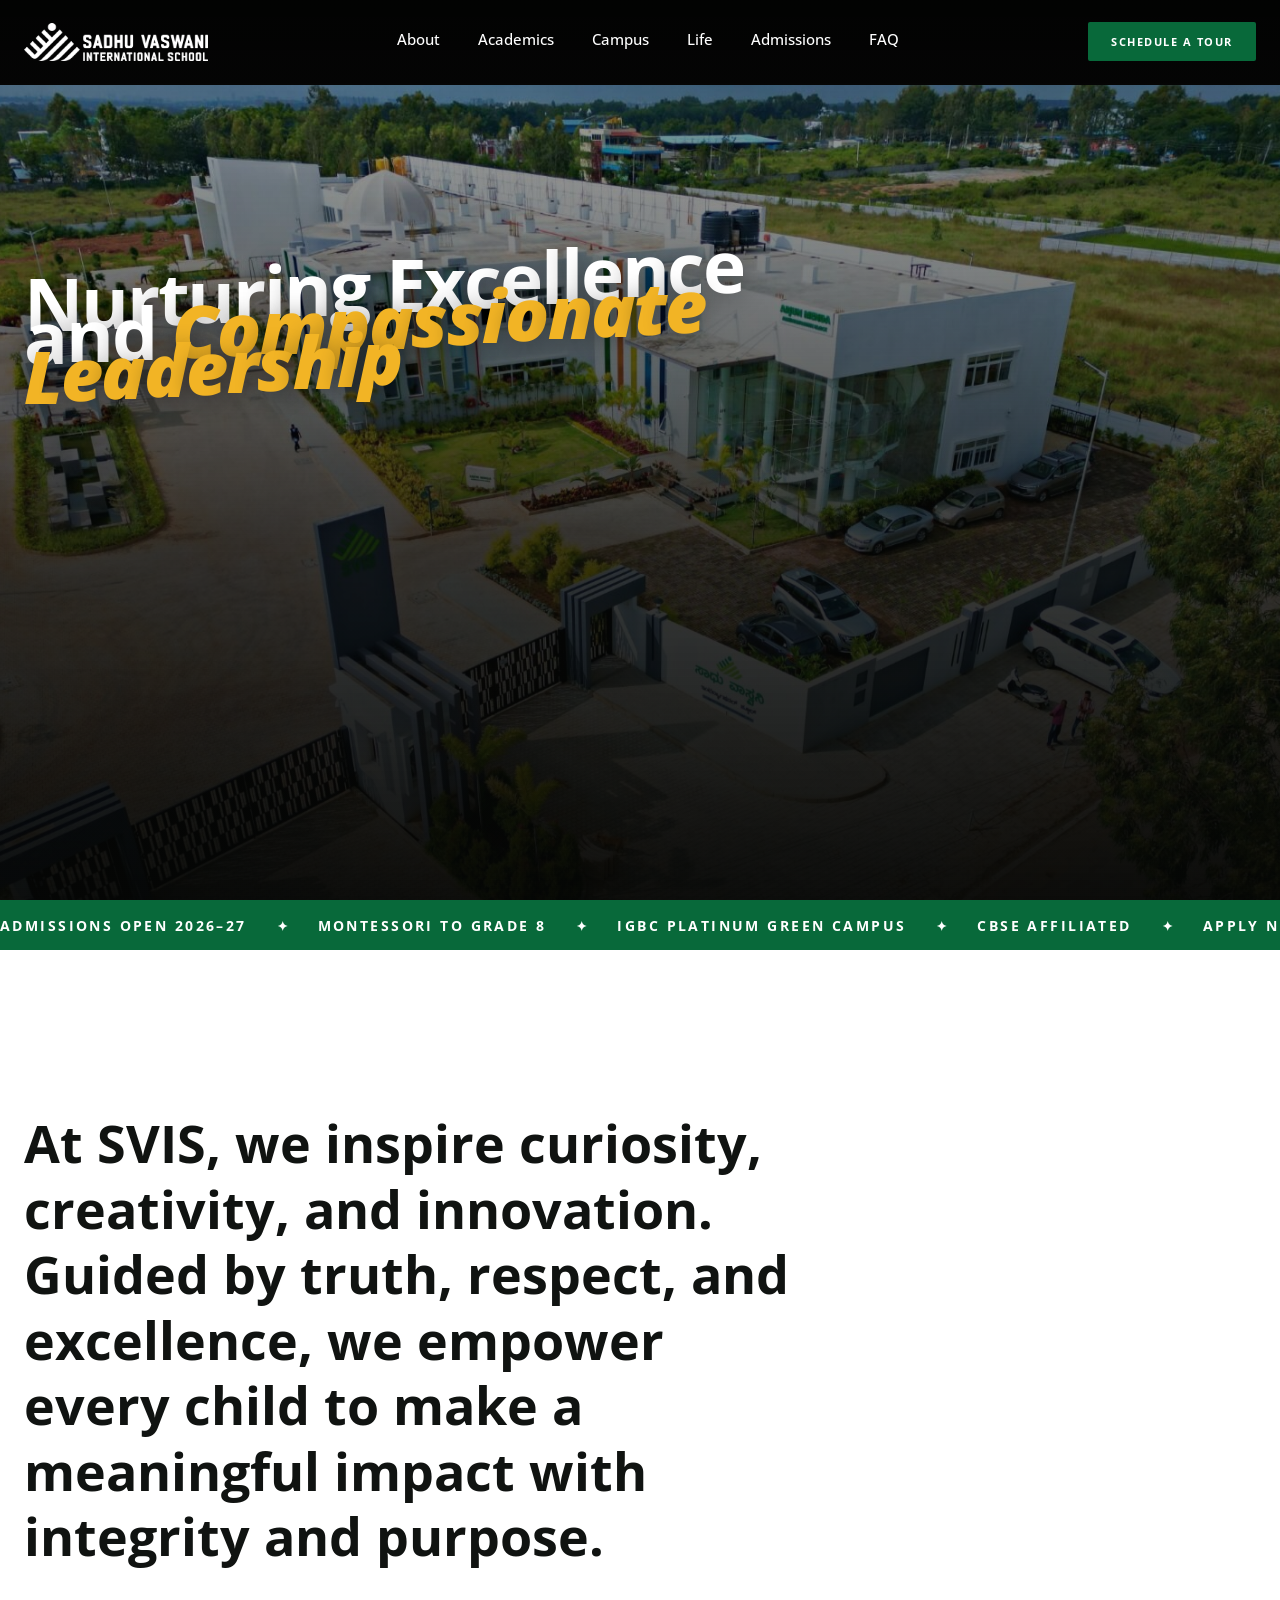
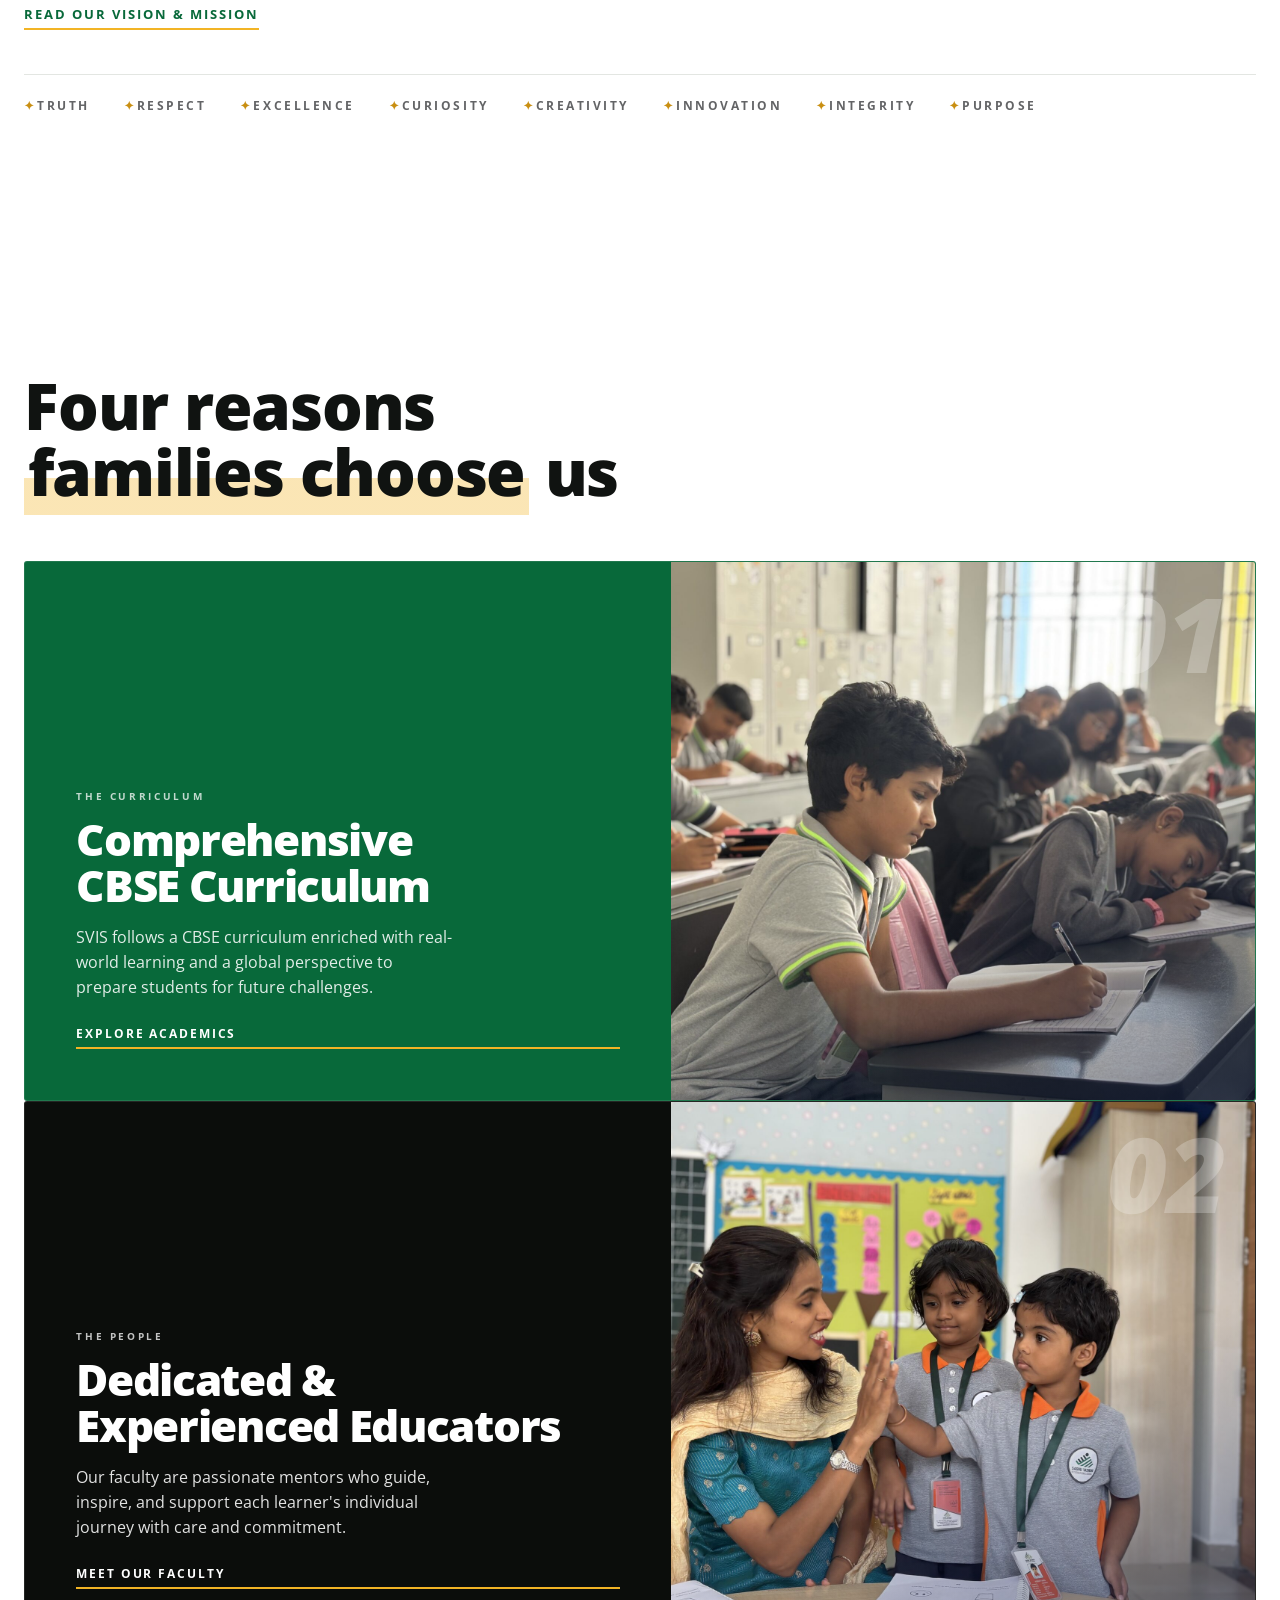
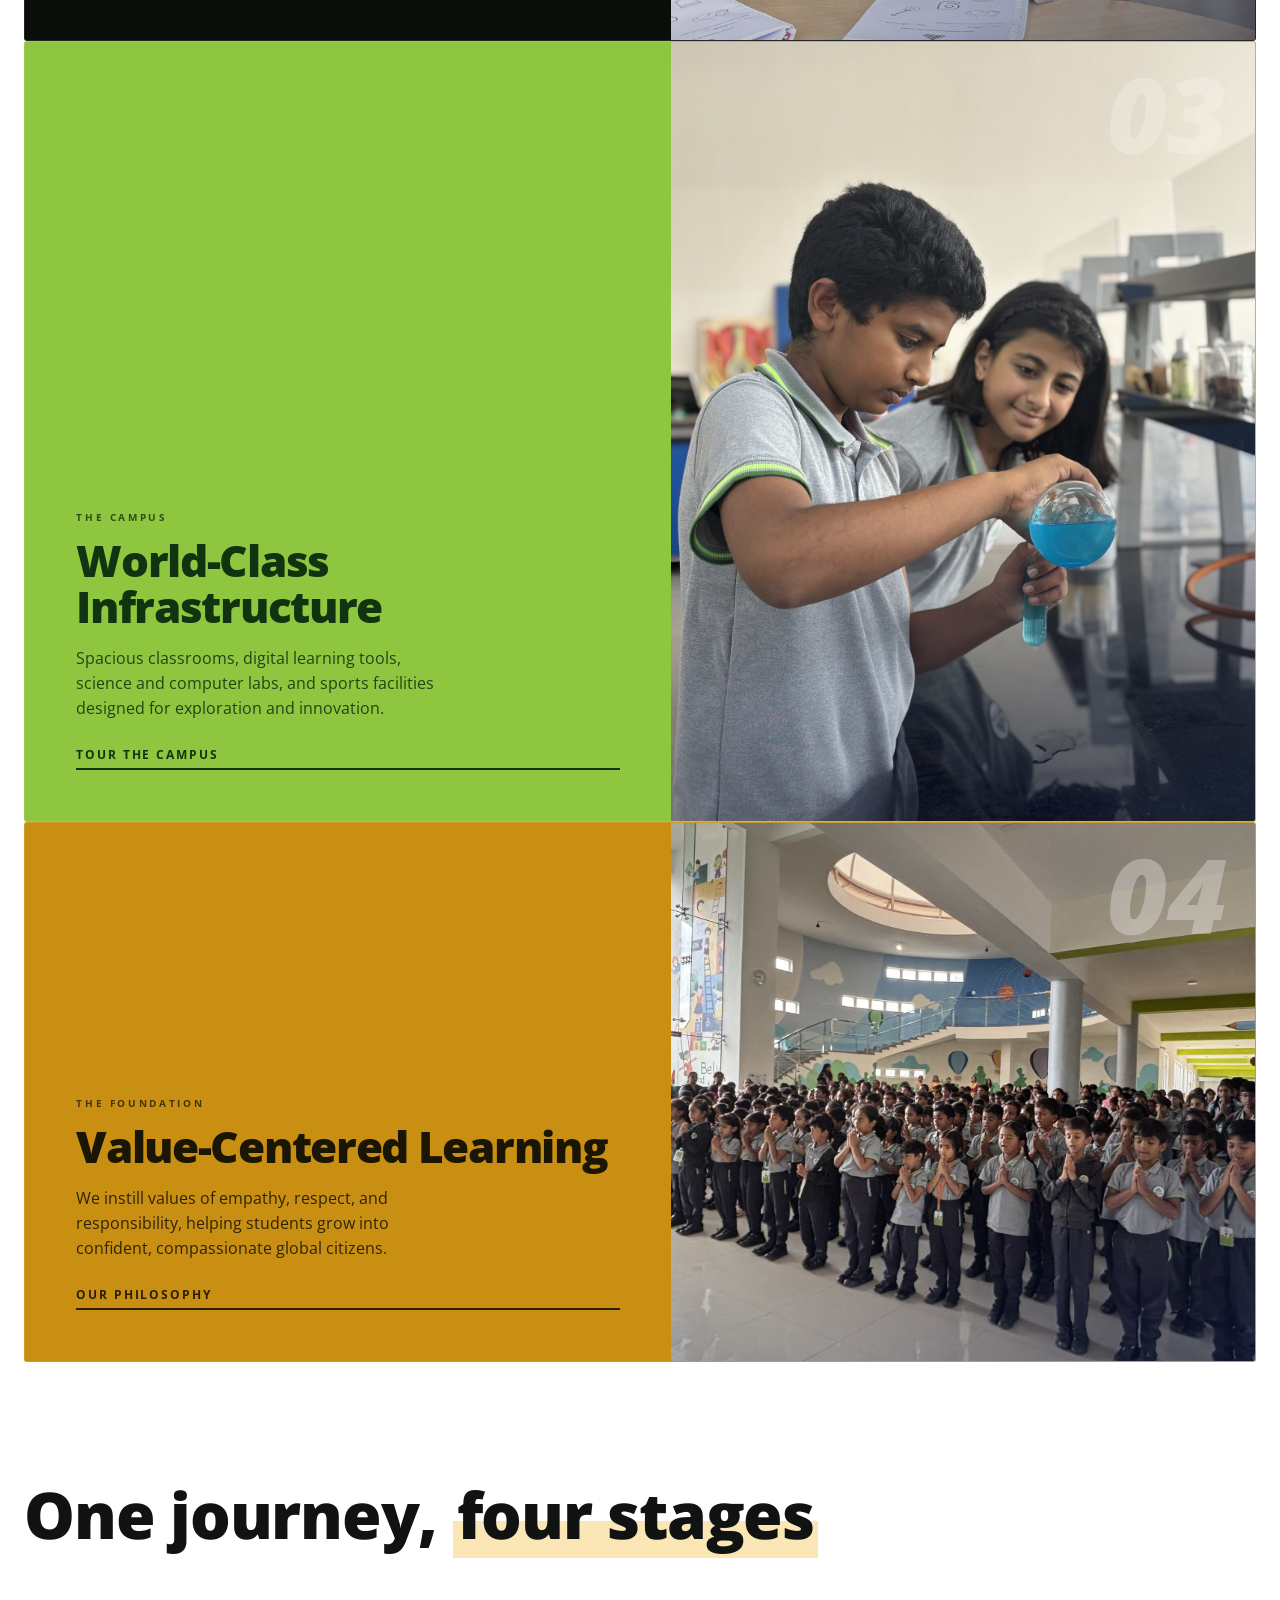
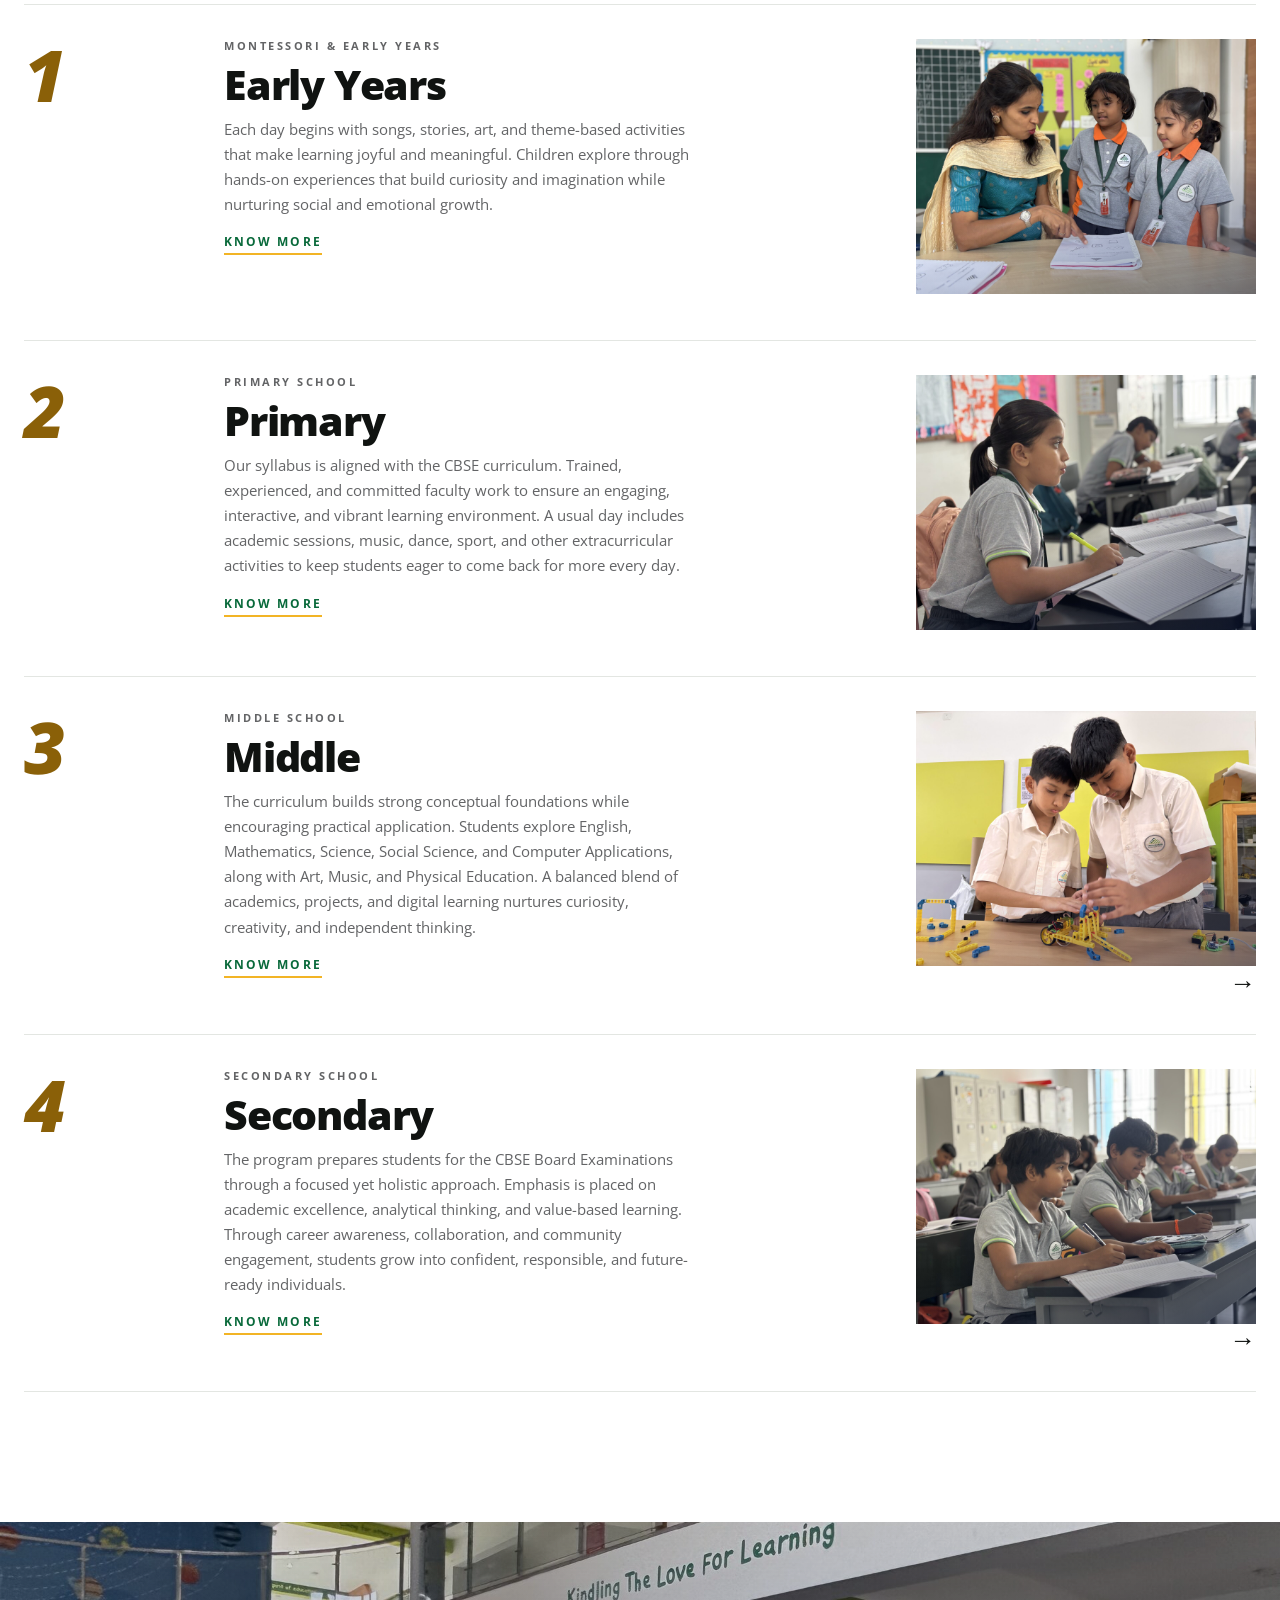
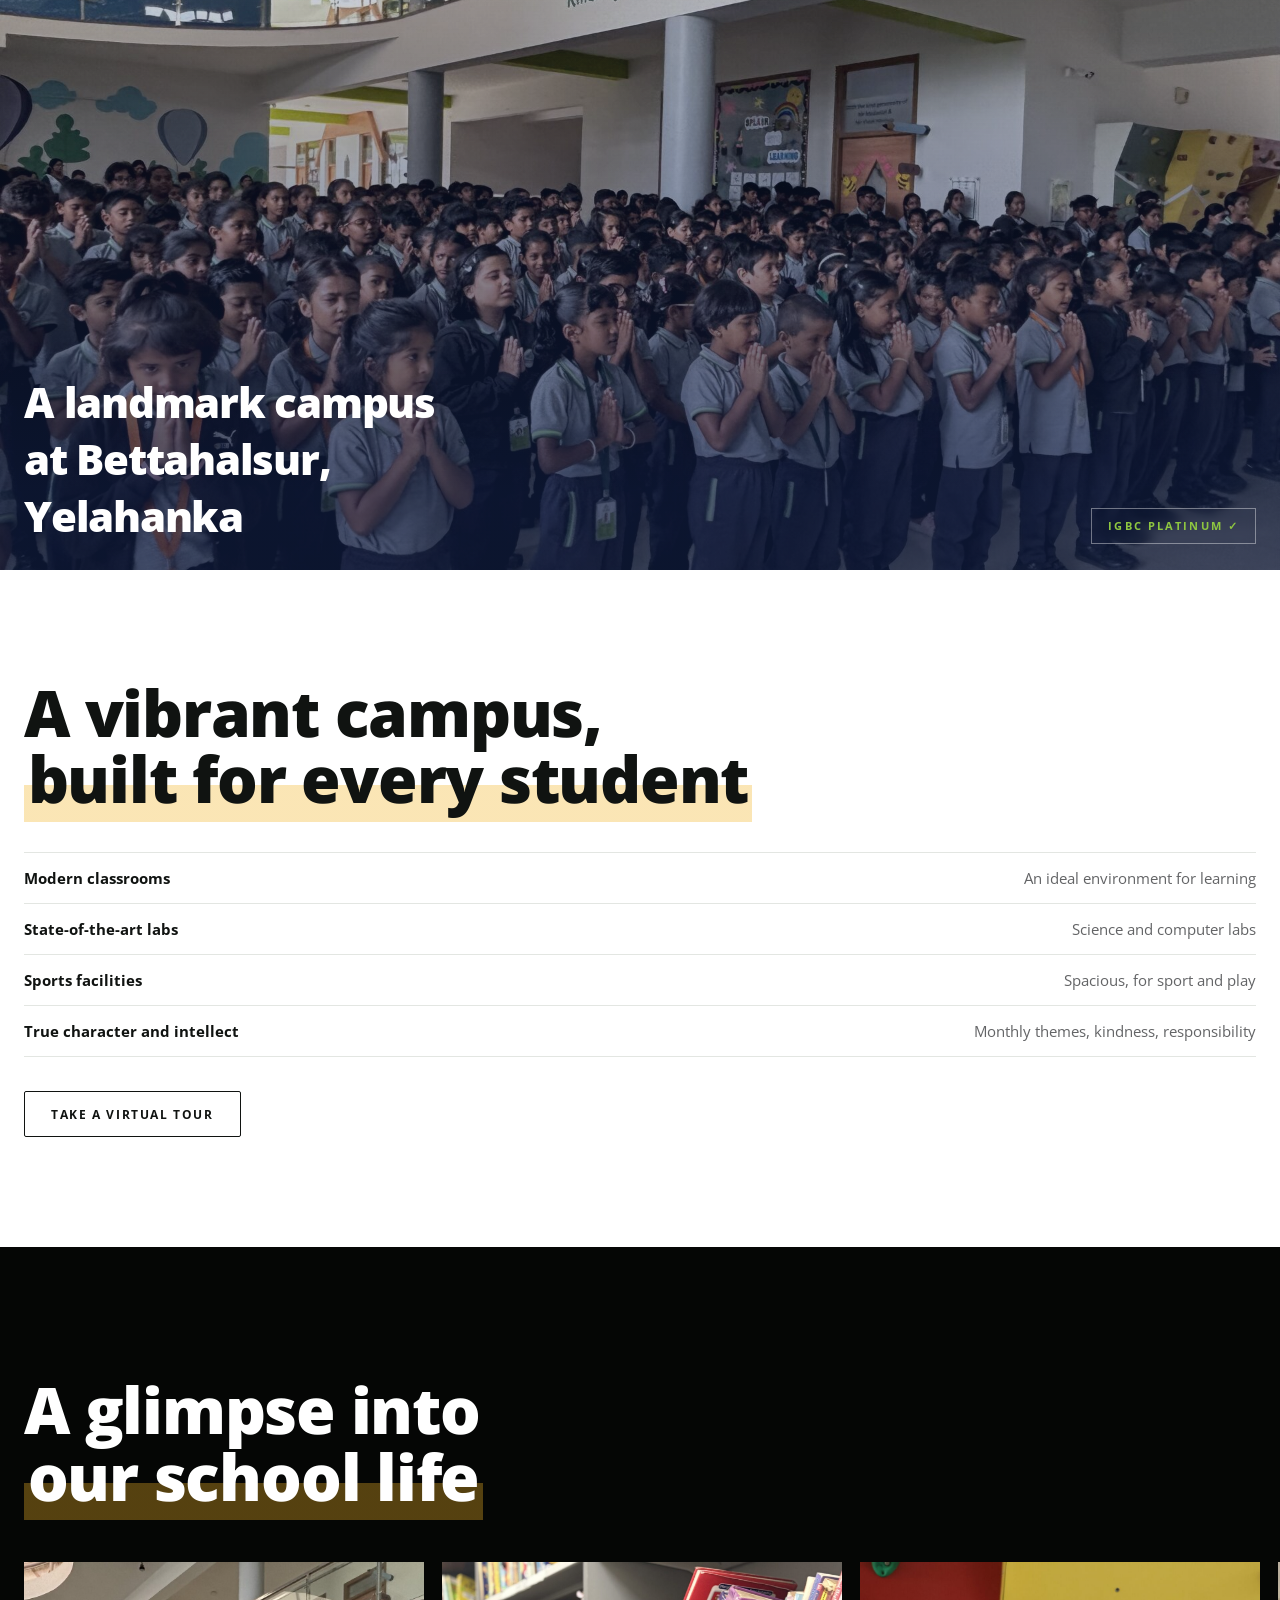
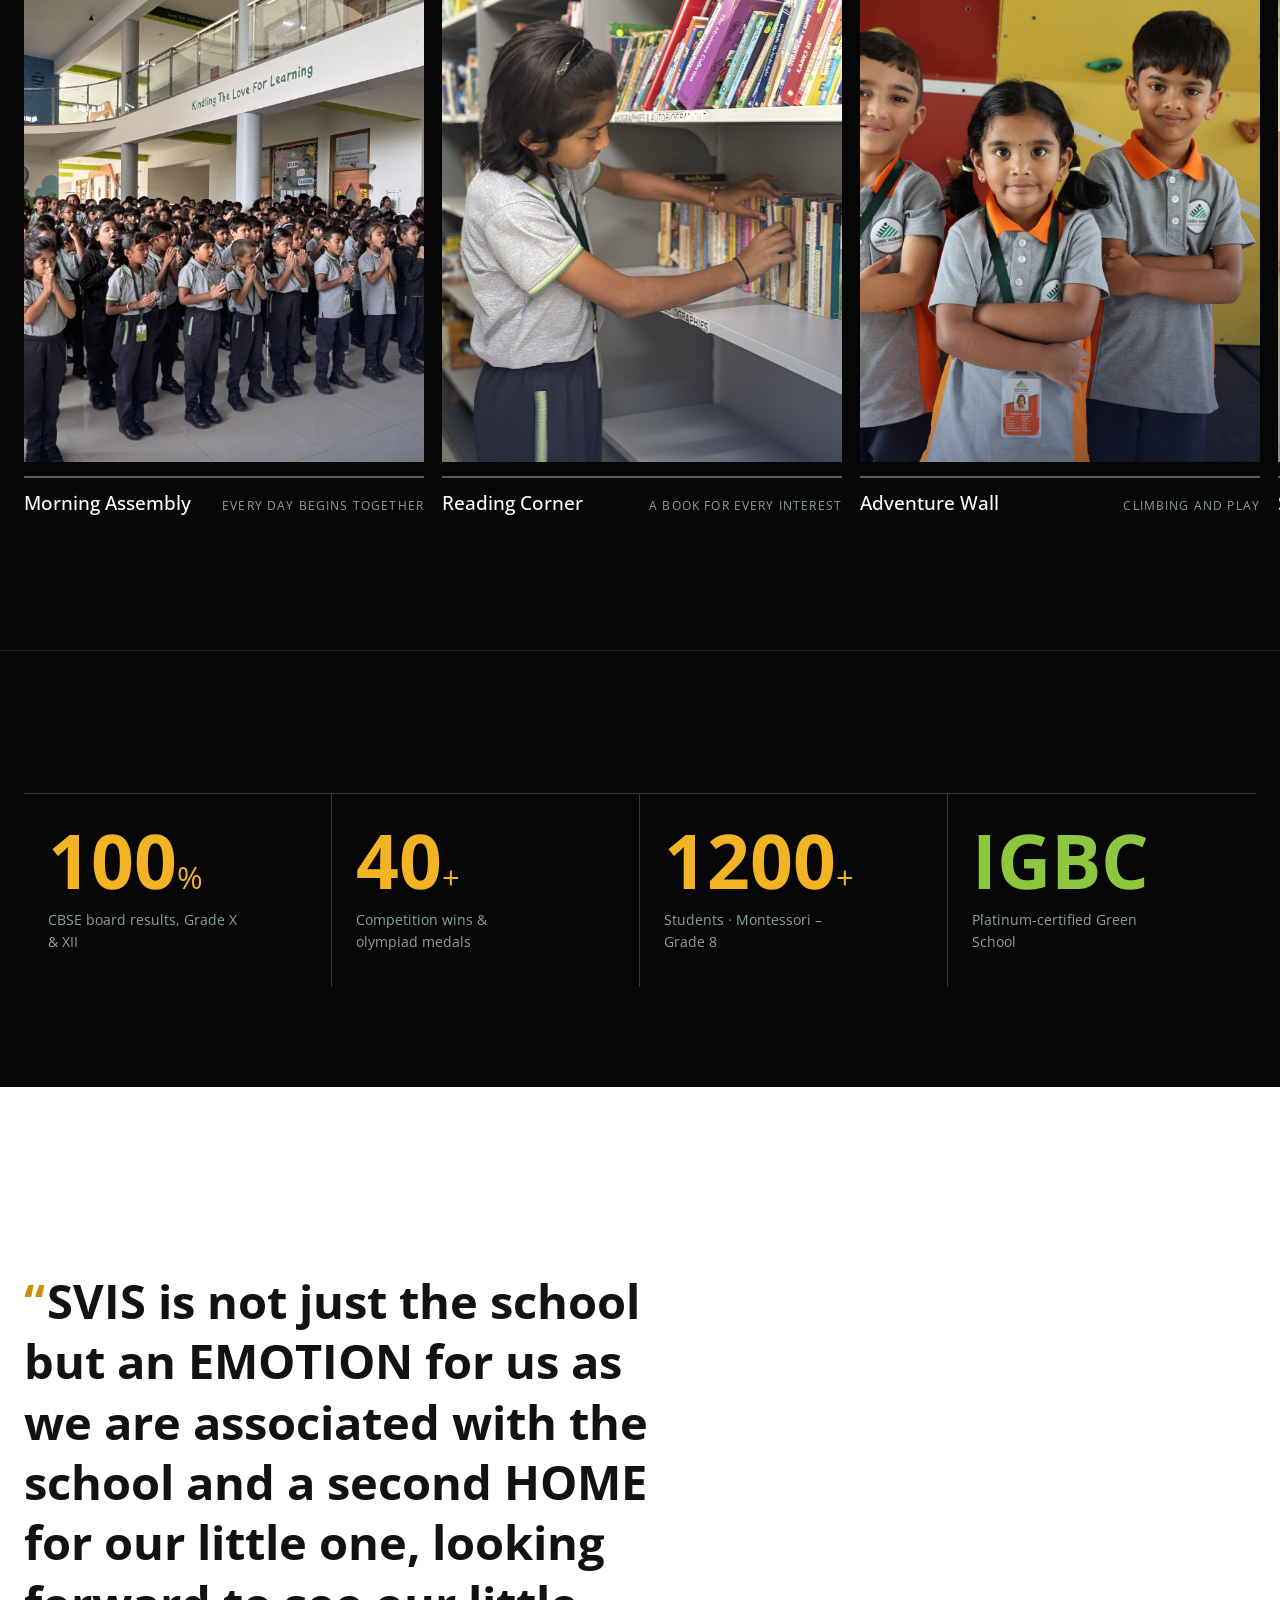
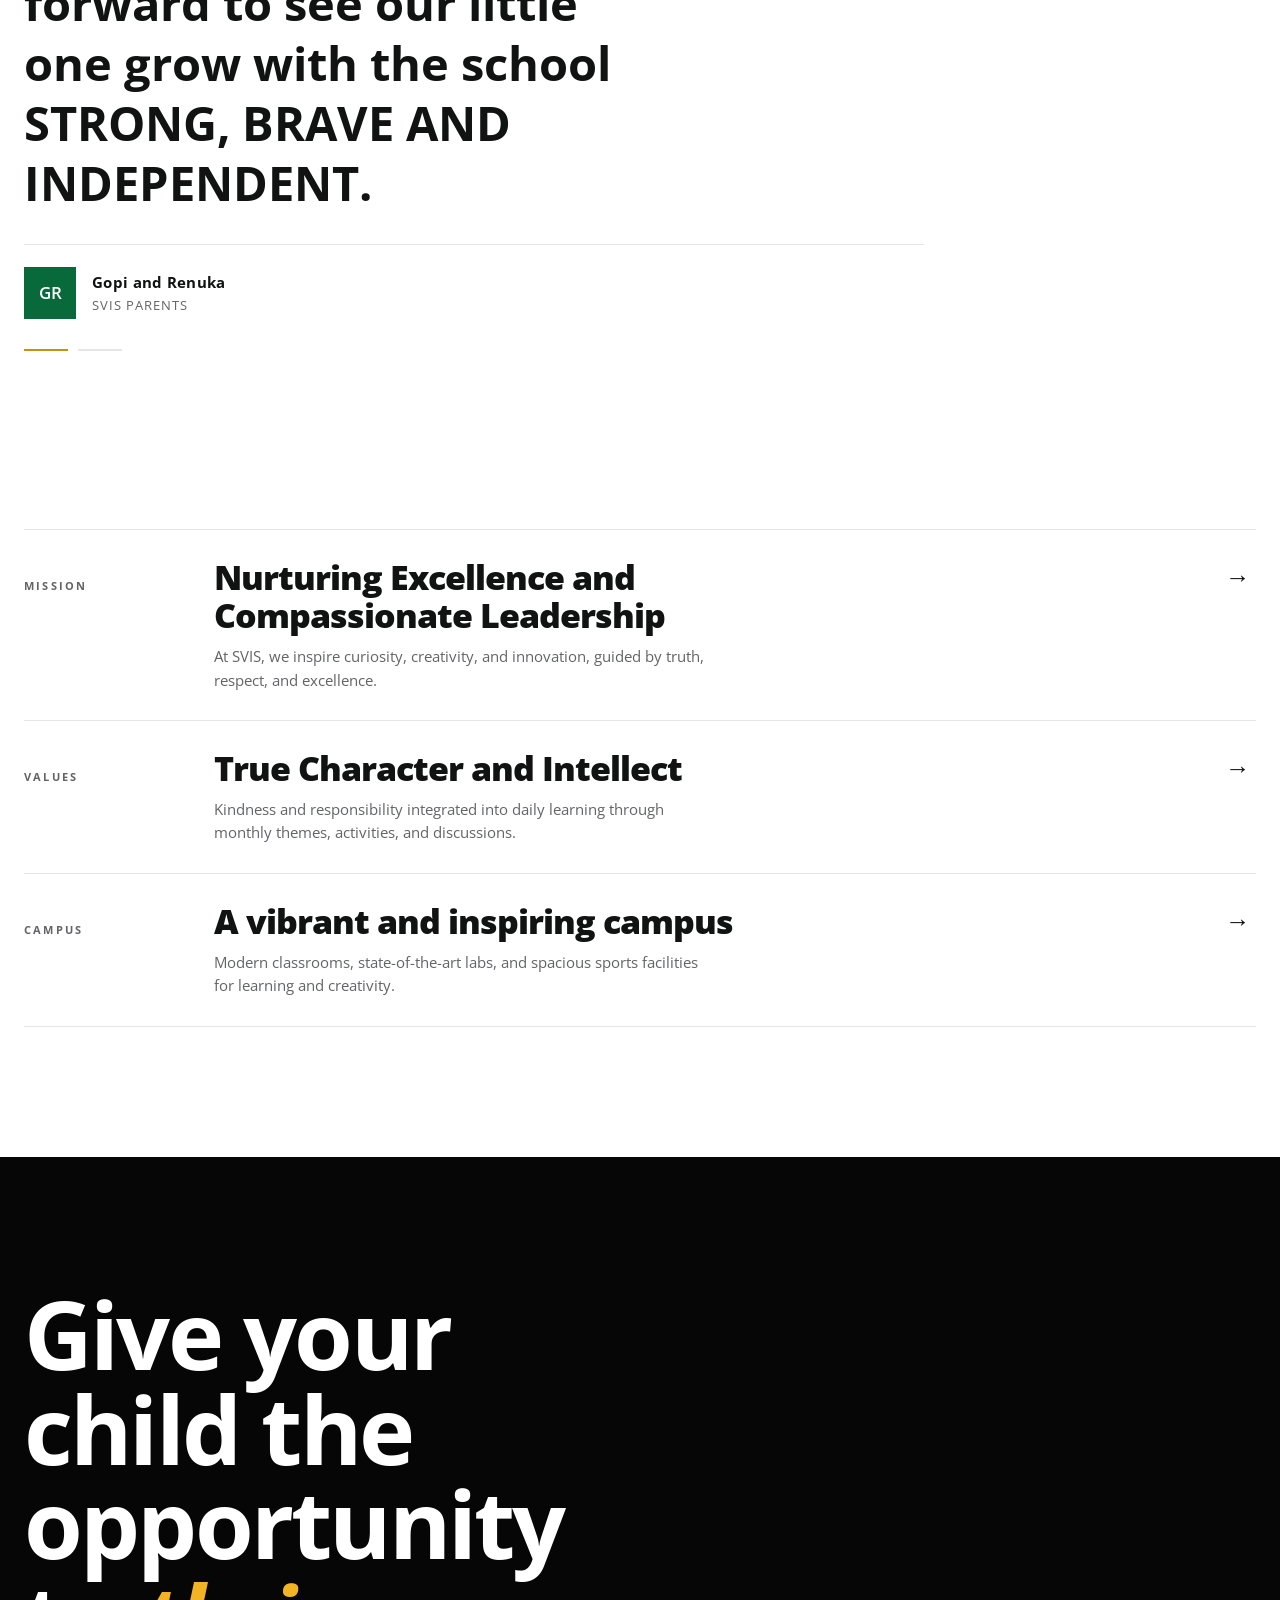
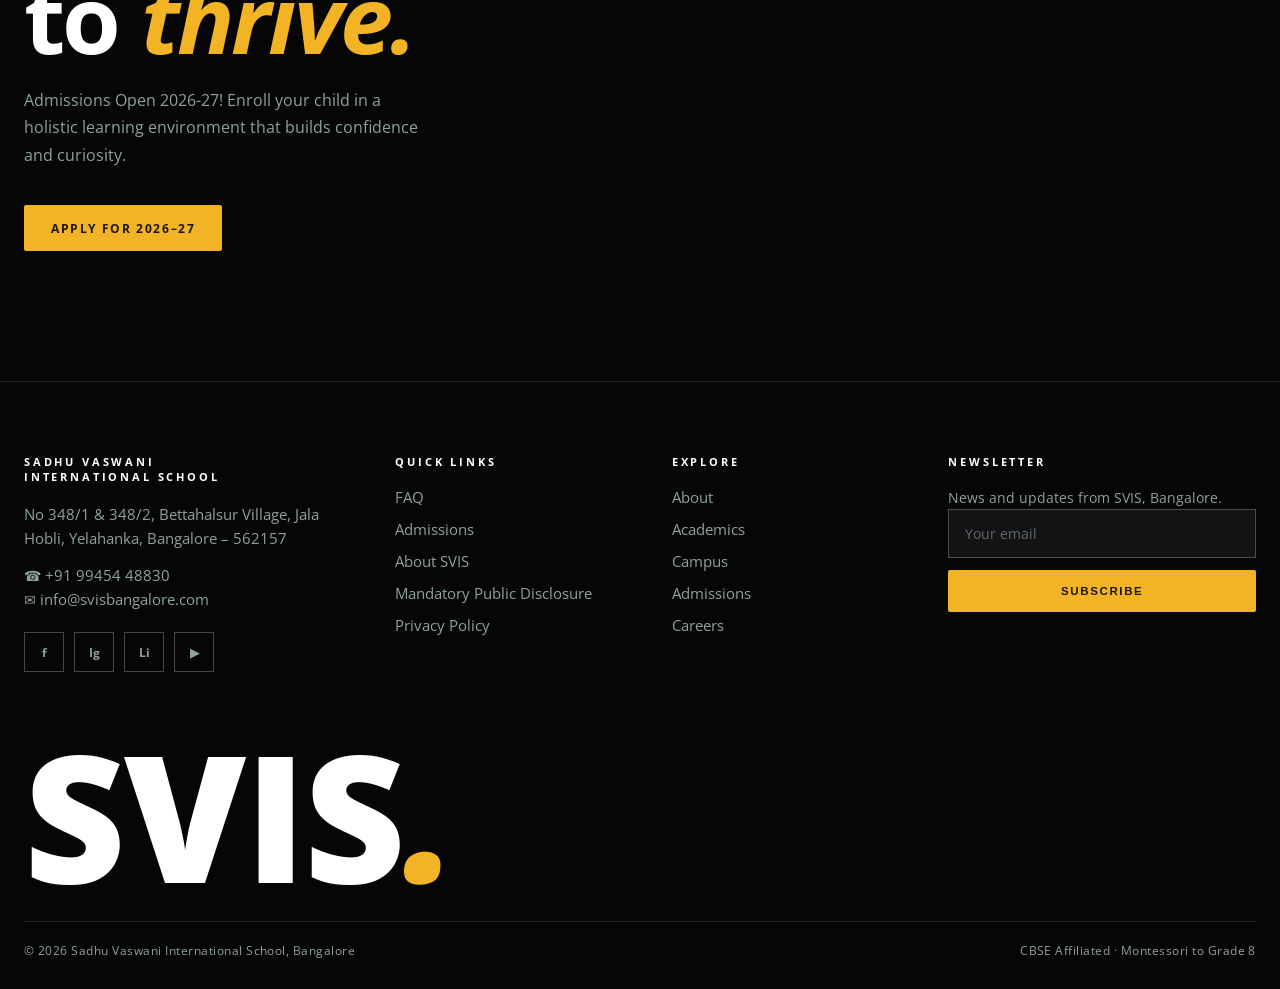
==== index.html @ 21c9956f "Fit hero in one viewport; tighten copy and rhythm - H1 re-measured (clamp 2.25rem→4.9rem, 24ch measu" ====
<!DOCTYPE html>
<html lang="en">
<head>
<meta charset="UTF-8">
<meta name="viewport" content="width=device-width, initial-scale=1.0">
<title>Sadhu Vaswani International School Bangalore (SVIS) — CBSE School in Yelahanka, North Bangalore</title>
<meta name="description" content="SVIS Bangalore — Sadhu Vaswani International School — is a CBSE-affiliated K-12 co-educational school on a 5-acre IGBC Platinum green campus in Bettahalasur, Yelahanka, North Bangalore. Admissions open 2026–27 for Montessori to Grade 8.">
<link rel="canonical" href="https://svisbangalore.com/">
<meta name="robots" content="index, follow, max-image-preview:large, max-snippet:-1, max-video-preview:-1">
<meta name="author" content="Sadhu Vaswani International School, Bangalore">
<meta name="geo.region" content="IN-KA">
<meta name="geo.placename" content="Bengaluru">
<meta name="ICBM" content="13.1140, 77.5760">
<meta property="og:type" content="website">
<meta property="og:site_name" content="SVIS Bangalore">
<meta property="og:title" content="Sadhu Vaswani International School Bangalore (SVIS) — CBSE School in Yelahanka, North Bangalore">
<meta property="og:description" content="CBSE-affiliated K-12 school on a 5-acre IGBC Platinum green campus in North Bangalore. Admissions open 2026–27 for Montessori to Grade 8.">
<meta property="og:url" content="https://svisbangalore.com/">
<meta property="og:locale" content="en_IN">
<meta property="og:image" content="https://svisbangalore.com/images/campus-aerial.jpg">
<meta property="og:image:alt" content="Aerial view of the SVIS Bangalore campus at Bettahalasur, Yelahanka">
<meta name="twitter:card" content="summary_large_image">
<meta name="twitter:site" content="@SVISBangalore">
<meta name="twitter:title" content="SVIS Bangalore — CBSE School in Yelahanka, North Bangalore">
<meta name="twitter:description" content="CBSE-affiliated K-12 school on a 5-acre IGBC Platinum green campus. Admissions open 2026–27.">
<meta name="twitter:image" content="https://svisbangalore.com/images/campus-aerial.jpg">
<link rel="icon" type="image/png" sizes="32x32" href="logo/favicon-32.png">
<link rel="icon" type="image/png" sizes="512x512" href="logo/favicon-512.png">
<link rel="apple-touch-icon" href="logo/favicon-512.png">
<link rel="preconnect" href="https://fonts.googleapis.com">
<link rel="preconnect" href="https://fonts.gstatic.com" crossorigin>
<link href="https://fonts.googleapis.com/css2?family=Open+Sans:ital,wght@0,300..800;1,300..800&display=swap" rel="stylesheet">
<link rel="stylesheet" href="assets/svis.css">
<script type="application/ld+json">
{
  "@context": "https://schema.org",
  "@graph": [
    {
      "@type": "School",
      "@id": "https://svisbangalore.com/#school",
      "name": "Sadhu Vaswani International School, Bangalore",
      "alternateName": ["SVIS Bangalore", "Sadhu Vaswani International School Bengaluru", "SVIS"],
      "url": "https://svisbangalore.com/",
      "logo": "https://svisbangalore.com/logo/logo-full-color.png",
      "image": "https://svisbangalore.com/images/campus-aerial.jpg",
      "slogan": "Nurturing Excellence and Compassionate Leadership",
      "description": "Sadhu Vaswani International School (SVIS) Bangalore is a CBSE-affiliated K-12 co-educational school in Bettahalasur, Yelahanka, North Bangalore, established in June 2021 on a 5-acre IGBC Platinum-certified green campus. Guided by the values of Sadhu T.L. Vaswani and Dada J.P. Vaswani and the motto 'Simplicity and Service; Purity and Prayer'.",
      "foundingDate": "2021-06",
      "motto": "Simplicity and Service; Purity and Prayer",
      "affiliation": "Central Board of Secondary Education (CBSE), New Delhi",
      "religiousAffiliation": "Sadhu Vaswani Mission",
      "telephone": "+91-9945448830",
      "email": "info@svisbangalore.com",
      "address": {
        "@type": "PostalAddress",
        "streetAddress": "No 348/1 and 348/2, Bettahalsur Village, Jala Hobli",
        "addressLocality": "Yelahanka, Bengaluru",
        "addressRegion": "Karnataka",
        "postalCode": "562157",
        "addressCountry": "IN"
      },
      "geo": { "@type": "GeoCoordinates", "latitude": 13.1140, "longitude": 77.5760 },
      "openingHoursSpecification": [{
        "@type": "OpeningHoursSpecification",
        "dayOfWeek": ["Monday","Tuesday","Wednesday","Thursday","Friday"],
        "opens": "08:00", "closes": "15:30"
      },{
        "@type": "OpeningHoursSpecification",
        "dayOfWeek": "Saturday",
        "opens": "08:00", "closes": "12:00",
        "description": "School office open on the 2nd and 4th Saturday only"
      }],
      "sameAs": [
        "https://www.facebook.com/svisbangalore",
        "https://twitter.com/SVISBangalore",
        "https://www.linkedin.com/company/svisbangalore",
        "https://www.youtube.com/@SVISBangalore",
        "https://www.instagram.com/svisbangalore"
      ],
      "hasCredential": "IGBC Platinum Certified Green School",
      "numberOfStudents": 1200,
      "areaServed": ["Yelahanka", "Bettahalasur", "Jakkur", "Sahakar Nagar", "Hebbal", "North Bangalore"],
      "knowsAbout": ["CBSE curriculum", "Montessori", "Primary education", "Middle school education", "Secondary education"]
    },
    {
      "@type": "WebSite",
      "@id": "https://svisbangalore.com/#website",
      "url": "https://svisbangalore.com/",
      "name": "SVIS Bangalore",
      "publisher": { "@id": "https://svisbangalore.com/#school" },
      "inLanguage": "en-IN"
    },
    {
      "@type": "WebPage",
      "@id": "https://svisbangalore.com/#webpage",
      "url": "https://svisbangalore.com/",
      "name": "Sadhu Vaswani International School Bangalore (SVIS) — CBSE School in Yelahanka, North Bangalore",
      "isPartOf": { "@id": "https://svisbangalore.com/#website" },
      "about": { "@id": "https://svisbangalore.com/#school" },
      "inLanguage": "en-IN",
      "primaryImageOfPage": "https://svisbangalore.com/images/campus-aerial.jpg"
    }
  ]
}
</script>
</head>
<body>
<script>
  /* theme shim: this design is white-first, force light regardless of OS preference */
  (function(){
    var root = document.documentElement;
    if(!root.dataset.theme) root.dataset.theme = 'light';
  })();
</script>

<div id="loader" aria-hidden="true">
  <div class="l-mark">SV<em>I</em>S</div>
  <div class="l-bar"><i></i></div>
  <div class="l-pct">0%</div>
</div>
<div id="progress"></div>

<header class="site" id="siteHeader">
  <div class="site-in">
    <a class="logo" href="#top">
      <img class="logo-full" id="logoFull" src="logo/logo-full-white.png" width="2000" height="413" alt="Sadhu Vaswani International School">
      <img class="logo-mark" id="logoMark" src="logo/logo-mark-white.png" width="1200" height="818" alt="Sadhu Vaswani International School">
    </a>
    <nav class="desk" aria-label="Primary">
      <a href="about.html">About</a>
      <a href="#academics">Academics</a>
      <a href="#campus">Campus</a>
      <a href="#life">Life</a>
      <a href="admissions.html">Admissions</a>
      <a href="faq.html">FAQ</a>
    </nav>
    <div class="hdr-cta">
      <a class="btn btn-primary" href="#tour">Schedule a Tour</a>
      <button class="burger" onclick="toggleNav(true)" aria-label="Open menu" role="button"><span></span><span></span></button>
    </div>
  </div>
</header>

<div class="mobile-nav" id="mobileNav">
  <button class="close" onclick="toggleNav(false)" aria-label="Close menu">✕</button>
  <a class="mlink" href="about.html" onclick="toggleNav(false)">About</a>
  <a class="mlink" href="#academics" onclick="toggleNav(false)">Academics</a>
  <a class="mlink" href="#campus" onclick="toggleNav(false)">Campus</a>
  <a class="mlink" href="#life" onclick="toggleNav(false)">Life at SVIS</a>
  <a class="mlink" href="admissions.html" onclick="toggleNav(false)">Admissions</a>
  <a class="mlink" href="faq.html" onclick="toggleNav(false)">FAQ</a>
  <a class="btn btn-gold mnav-cta" href="#tour" onclick="toggleNav(false)">Schedule a Tour</a>
</div>
<main>

<!-- HERO -->
<section class="hero" id="top">
  <div class="hero-bg"><img id="heroImg" src="images/campus-aerial.jpg" width="1500" height="1125" alt="Aerial view of the Sadhu Vaswani International School Bangalore campus building and grounds."></div>
  <div class="hero-veil"></div>
  <div class="wrap hero-inner">
    <div class="hero-copy">
    <span class="kicker" data-hero><i></i> Admissions open · 2026–27</span>
    <h1 id="heroH">Nurturing Excellence and <em>Compassionate Leadership</em></h1>
    <p class="lede" data-hero>A CBSE school on a 5-acre green campus in North Bangalore, where every child grows confident and curious.</p>
    <div class="hero-ctas" data-hero>
      <a class="btn btn-gold" href="#tour">Schedule a Tour</a>
      <a class="btn btn-ghost" href="#academics">Explore Academics</a>
    </div>
    <div class="hero-note" data-hero>
      <span><b>CBSE</b> affiliated</span>
      <span><b>Montessori – Grade 8</b></span>
      <span><b>Yelahanka</b> · North Bangalore</span>
    </div>
    </div>
  </div>
  <div class="scroll-cue" aria-hidden="true">Scroll<i></i></div>
</section>

<div class="marquee" aria-hidden="true">
  <div class="mq-in">
    <span>Admissions Open 2026–27</span><span>Montessori to Grade 8</span><span>IGBC Platinum Green Campus</span><span>CBSE Affiliated</span><span>Apply Now</span>
    <span>Admissions Open 2026–27</span><span>Montessori to Grade 8</span><span>IGBC Platinum Green Campus</span><span>CBSE Affiliated</span><span>Apply Now</span>
  </div>
</div>

<!-- CHAPTER 01 · MISSION -->
<section class="mission" id="about">
  <div class="wrap">
    <p class="m-text" id="missionText">At SVIS, we inspire curiosity, creativity, and innovation. Guided by truth, respect, and excellence, we empower every child to make a meaningful impact with integrity and purpose.</p>
    <a class="m-link" href="about.html">Read our Vision &amp; Mission</a>
    <div class="m-vals">
      <span>Truth</span><span>Respect</span><span>Excellence</span><span>Curiosity</span><span>Creativity</span><span>Innovation</span><span>Integrity</span><span>Purpose</span>
    </div>
  </div>
</section>

<!-- CHAPTER 02 · WHY SVIS -->
<section id="why" style="padding-bottom:clamp(36px,5vw,60px)">
  <div class="wrap">
    <header class="sh" data-reveal>
      <h2 class="sh-h">Four reasons <span class="hl">families choose</span> us</h2>
    </header>
  </div>
  <div class="wrap stack">
    <article class="pillar">
      <span class="p-num">01</span>
      <div class="p-txt">
        <span class="p-tag">The Curriculum</span>
        <h3>Comprehensive CBSE Curriculum</h3>
        <p>SVIS follows a CBSE curriculum enriched with real-world learning and a global perspective to prepare students for future challenges.</p>
        <a class="p-link" href="#academics">Explore academics</a>
      </div>
      <div class="duo"><img class="gen" src="images/primary-classroom.jpg" width="1920" height="1440" alt="Students writing in their notebooks during a classroom lesson at SVIS." loading="lazy"><div class="grain"></div></div>
    </article>
    <article class="pillar">
      <span class="p-num">02</span>
      <div class="p-txt">
        <span class="p-tag">The People</span>
        <h3>Dedicated &amp; Experienced Educators</h3>
        <p>Our faculty are passionate mentors who guide, inspire, and support each learner's individual journey with care and commitment.</p>
        <a class="p-link" href="about.html#leadership">Meet our faculty</a>
      </div>
      <div class="duo green"><img class="gen" src="images/pre-primary-teacher.jpg" width="1920" height="1440" alt="An SVIS teacher sharing a warm high-five with two young Pre-Primary children." loading="lazy"><div class="grain"></div></div>
    </article>
    <article class="pillar">
      <span class="p-num">03</span>
      <div class="p-txt">
        <span class="p-tag">The Campus</span>
        <h3>World-Class Infrastructure</h3>
        <p>Spacious classrooms, digital learning tools, science and computer labs, and sports facilities designed for exploration and innovation.</p>
        <a class="p-link" href="#campus">Tour the campus</a>
      </div>
      <div class="duo navy"><img class="gen" src="images/science-lab.jpg" width="1440" height="1920" alt="SVIS students examining a blue solution in a round-bottom flask during a science lab experiment." loading="lazy"><div class="grain"></div></div>
    </article>
    <article class="pillar">
      <span class="p-num">04</span>
      <div class="p-txt">
        <span class="p-tag">The Foundation</span>
        <h3>Value-Centered Learning</h3>
        <p>We instill values of empathy, respect, and responsibility, helping students grow into confident, compassionate global citizens.</p>
        <a class="p-link" href="about.html">Our philosophy</a>
      </div>
      <div class="duo deep"><img class="gen" src="images/sanctuary-prayer.jpg" width="1920" height="1440" alt="SVIS students gathered in prayer during Morning Assembly." loading="lazy"><div class="grain"></div></div>
    </article>
  </div>
</section>

<!-- CHAPTER 03 · ACADEMICS -->
<section id="academics" style="padding-top:clamp(36px,5vw,60px)">
  <div class="wrap">
    <header class="sh" data-reveal>
      <h2 class="sh-h">One journey, <span class="hl">four stages</span></h2>
    </header>
    <div class="ledger">
      <a class="srow" href="index.html#academics" data-reveal>
        <span class="sr-num">1</span>
        <span>
          <span class="sr-tag">Montessori &amp; Early Years</span>
          <h3>Early Years</h3>
          <p class="sr-desc">Each day begins with songs, stories, art, and theme-based activities that make learning joyful and meaningful. Children explore through hands-on experiences that build curiosity and imagination while nurturing social and emotional growth.</p>
          <span class="sr-more">Know more</span>
        </span>
        <span class="duo"><img class="gen" src="images/pre-primary-2.jpg" width="1920" height="1440" alt="A teacher guiding two Pre-Primary children through a worksheet at SVIS." loading="lazy"><div class="grain"></div></span>
        <span class="sr-arrow">→</span>
      </a>
      <a class="srow" href="about.html#values" data-reveal>
        <span class="sr-num">2</span>
        <span>
          <span class="sr-tag">Primary School</span>
          <h3>Primary</h3>
          <p class="sr-desc">Our syllabus is aligned with the CBSE curriculum. Trained, experienced, and committed faculty work to ensure an engaging, interactive, and vibrant learning environment. A usual day includes academic sessions, music, dance, sport, and other extracurricular activities to keep students eager to come back for more every day.</p>
          <span class="sr-more">Know more</span>
        </span>
        <span class="duo green"><img class="gen" src="images/classroom-focus.jpg" width="1920" height="1440" alt="An SVIS Primary student concentrating on her notebook in class." loading="lazy"><div class="grain"></div></span>
        <span class="sr-arrow">→</span>
      </a>
      <a class="srow" href="index.html#campus" data-reveal>
        <span class="sr-num">3</span>
        <span>
          <span class="sr-tag">Middle School</span>
          <h3>Middle</h3>
          <p class="sr-desc">The curriculum builds strong conceptual foundations while encouraging practical application. Students explore English, Mathematics, Science, Social Science, and Computer Applications, along with Art, Music, and Physical Education. A balanced blend of academics, projects, and digital learning nurtures curiosity, creativity, and independent thinking.</p>
          <span class="sr-more">Know more</span>
        </span>
        <span class="duo navy"><img class="gen" src="images/robotics-lab.jpg" width="1920" height="1440" alt="Two SVIS Middle School students building a motorised model together in the Robotics Lab." loading="lazy"><div class="grain"></div></span>
        <span class="sr-arrow">→</span>
      </a>
      <a class="srow" href="admissions.html" data-reveal>
        <span class="sr-num">4</span>
        <span>
          <span class="sr-tag">Secondary School</span>
          <h3>Secondary</h3>
          <p class="sr-desc">The program prepares students for the CBSE Board Examinations through a focused yet holistic approach. Emphasis is placed on academic excellence, analytical thinking, and value-based learning. Through career awareness, collaboration, and community engagement, students grow into confident, responsible, and future-ready individuals.</p>
          <span class="sr-more">Know more</span>
        </span>
        <span class="duo deep"><img class="gen" src="images/secondary-classroom.jpg" width="1920" height="1440" alt="SVIS Secondary students focused on written classwork at their desks." loading="lazy"><div class="grain"></div></span>
        <span class="sr-arrow">→</span>
      </a>
    </div>
  </div>
</section>

<!-- CHAPTER 04 · CAMPUS -->
<section class="campus" id="campus">
  <div class="campus-media" id="campusMedia">
    <div class="duo deep" style="position:absolute;inset:0"><img id="campusImg" class="gen" src="images/hero-assembly-hall.jpg" width="1920" height="1440" alt="The atrium at SVIS Bangalore, beneath the words 'Kindling The Love For Learning.'"><div class="veil"></div></div>
    <div class="campus-cap">
      <h3>A landmark campus at Bettahalsur, Yelahanka</h3>
      <span class="igbc">IGBC Platinum ✓</span>
    </div>
  </div>
  <div class="wrap campus-body">
    <header class="sh" data-reveal>
      <h2 class="sh-h">A vibrant campus, <span class="hl">built for every student</span></h2>
    </header>
    <div class="campus-facts" data-reveal>
      <div><b>Modern classrooms</b><span>An ideal environment for learning</span></div>
      <div><b>State-of-the-art labs</b><span>Science and computer labs</span></div>
      <div><b>Sports facilities</b><span>Spacious, for sport and play</span></div>
      <div><b>True character and intellect</b><span>Monthly themes, kindness, responsibility</span></div>
    </div>
    <a class="btn btn-line" href="https://svisbangalore.com/facilities/" style="margin-top:34px">Take a Virtual Tour</a>
  </div>
</section>

<!-- CHAPTER 05 · LIFE -->
<section class="life on-navy" id="life">
  <div class="wrap">
    <header class="sh" data-reveal>
      <h2 class="sh-h">A glimpse into <span class="hl">our school life</span></h2>
    </header>
  </div>
  <div class="g-track" id="gTrack">
    <figure class="slide">
      <div class="duo"><img class="gen" src="images/sanctuary-assembly-2.jpg" width="1920" height="1440" alt="SVIS students gathered for Morning Assembly beneath the atrium's oval skylight." loading="lazy"><div class="grain"></div></div>
      <figcaption><b>Morning Assembly</b><span>Every day begins together</span></figcaption>
    </figure>
    <figure class="slide">
      <div class="duo green"><img class="gen" src="images/library-shelving.jpg" width="1440" height="1920" alt="An SVIS student browsing the biography shelf in the library." loading="lazy"><div class="grain"></div></div>
      <figcaption><b>Reading Corner</b><span>A book for every interest</span></figcaption>
    </figure>
    <figure class="slide">
      <div class="duo navy"><img class="gen" src="images/climbing-wall.jpg" width="1920" height="1280" alt="Three SVIS students at the climbing wall." loading="lazy"><div class="grain"></div></div>
      <figcaption><b>Adventure Wall</b><span>Climbing and play</span></figcaption>
    </figure>
    <figure class="slide">
      <div class="duo deep"><img class="gen" src="images/science-lab-2.jpg" width="1440" height="1920" alt="SVIS students at work on a science lab experiment." loading="lazy"><div class="grain"></div></div>
      <figcaption><b>Science Labs</b><span>Learning by doing</span></figcaption>
    </figure>
    <figure class="slide">
      <div class="duo"><img class="gen" src="images/library-reading.jpg" width="1920" height="1440" alt="Two SVIS Middle School students reading together at a library table." loading="lazy"><div class="grain"></div></div>
      <figcaption><b>The Library</b><span>A love for reading</span></figcaption>
    </figure>
    <figure class="slide">
      <div class="duo green"><img class="gen" src="images/teacher-support.jpg" width="1920" height="1280" alt="A teacher giving two SVIS students individual attention at their desk." loading="lazy"><div class="grain"></div></div>
      <figcaption><b>Individual Attention</b><span>Support whenever it's needed</span></figcaption>
    </figure>
  </div>
  <p class="g-hint">Swipe → · real SVIS photography</p>
</section>

<!-- STATS -->
<section class="stats on-navy" style="border-top:1px solid rgba(255,255,255,.12);padding-top:clamp(56px,8vw,90px)">
  <div class="wrap">
    <div class="stats-grid">
      <div class="stat" data-reveal>
        <div class="n"><span data-count="100">0</span><small>%</small></div>
        <p>CBSE board results, Grade X &amp; XII</p>
      </div>
      <div class="stat" data-reveal>
        <div class="n"><span data-count="40">0</span><small>+</small></div>
        <p>Competition wins &amp; olympiad medals</p>
      </div>
      <div class="stat" data-reveal>
        <div class="n"><span data-count="1200">0</span><small>+</small></div>
        <p>Students · Montessori – Grade 8</p>
      </div>
      <div class="stat" data-reveal>
        <div class="n" style="color:var(--lime)">IGBC</div>
        <p>Platinum-certified Green School</p>
      </div>
    </div>
  </div>
</section>

<!-- CHAPTER 06 · VOICES -->
<section class="testi">
  <div class="wrap">
    <div class="t-stage" id="tStage">
      <article class="t-card">
        <p class="q">SVIS is not just the school but an EMOTION for us as we are associated with the school and a second HOME for our little one, looking forward to see our little one grow with the school STRONG, BRAVE AND INDEPENDENT.</p>
        <div class="t-who">
          <span class="av" style="background:var(--brand)">GR</span>
          <span><b>Gopi and Renuka</b><small>SVIS Parents</small></span>
        </div>
      </article>
      <article class="t-card">
        <p class="q">Thank you and we feel that our daughter is in SAFE HANDS.</p>
        <div class="t-who">
          <span class="av" style="background:var(--leaf)">GR</span>
          <span><b>Gopi and Renuka</b><small>SVIS Parents</small></span>
        </div>
      </article>
    </div>
    <div class="t-dots" id="tDots" role="group" aria-label="Testimonial pagination">
      <button class="on" aria-label="Testimonial 1"></button>
      <button aria-label="Testimonial 2"></button>
    </div>
  </div>
</section>

<!-- BLOG LEDGER -->
<section style="padding-top:0">
  <div class="wrap">
    <div class="blog-rows">
      <a class="b-row" href="about.html" data-reveal>
        <span class="b-meta">Mission</span>
        <h3>Nurturing Excellence and Compassionate Leadership</h3>
        <p class="b-ex">At SVIS, we inspire curiosity, creativity, and innovation, guided by truth, respect, and excellence.</p>
        <span class="sr-arrow">→</span>
      </a>
      <a class="b-row" href="about.html#values" data-reveal>
        <span class="b-meta">Values</span>
        <h3>True Character and Intellect</h3>
        <p class="b-ex">Kindness and responsibility integrated into daily learning through monthly themes, activities, and discussions.</p>
        <span class="sr-arrow">→</span>
      </a>
      <a class="b-row" href="index.html#campus" data-reveal>
        <span class="b-meta">Campus</span>
        <h3>A vibrant and inspiring campus</h3>
        <p class="b-ex">Modern classrooms, state-of-the-art labs, and spacious sports facilities for learning and creativity.</p>
        <span class="sr-arrow">→</span>
      </a>
    </div>
  </div>
</section>

<!-- CTA BAND -->
<section class="cta-band on-navy" id="tour">
  <div class="wrap">
    <h2>
      <span class="line"><span class="line-in">Give your child the</span></span>
      <span class="line"><span class="line-in">opportunity to <em>thrive.</em></span></span>
    </h2>
    <p>Admissions Open 2026-27! Enroll your child in a holistic learning environment that builds confidence and curiosity.</p>
    <a class="btn btn-gold" href="admissions.html">Apply for 2026–27</a>
  </div>
</section>

</main>

<footer class="site">
  <div class="wrap">
    <div class="f-grid">
      <div>
        <h2 class="f-h">Sadhu Vaswani International School</h2>
        <p style="line-height:1.7;max-width:34ch">No 348/1 &amp; 348/2, Bettahalsur Village, Jala Hobli, Yelahanka, Bangalore – 562157</p>
        <p style="margin-top:12px;line-height:1.7">☎ +91 99454 48830<br>✉ info@svisbangalore.com</p>
        <div class="f-social">
          <a href="https://www.facebook.com/svisbangalore" target="_blank" rel="noopener" aria-label="Facebook (f)">f</a><a href="https://www.instagram.com/svisbangalore" target="_blank" rel="noopener" aria-label="Instagram (Ig)">Ig</a><a href="https://www.linkedin.com/company/svisbangalore" target="_blank" rel="noopener" aria-label="LinkedIn (Li)">Li</a><a href="https://www.youtube.com/@SVISBangalore" target="_blank" rel="noopener" aria-label="YouTube (▶)">▶</a>
        </div>
      </div>
      <div>
        <h2 class="f-h">Quick Links</h2>
        <ul><li><a href="faq.html">FAQ</a></li><li><a href="admissions.html">Admissions</a></li><li><a href="about.html">About SVIS</a></li><li><a href="https://svisbangalore.com/mandatory-public-disclosure/">Mandatory Public Disclosure</a></li><li><a href="https://svisbangalore.com/privacy-policy/">Privacy Policy</a></li></ul>
      </div>
      <div>
        <h2 class="f-h">Explore</h2>
        <ul><li><a href="about.html">About</a></li><li><a href="#academics">Academics</a></li><li><a href="#campus">Campus</a></li><li><a href="admissions.html">Admissions</a></li><li><a href="https://svisbangalore.com/careers/">Careers</a></li></ul>
      </div>
      <div class="f-news">
        <h2 class="f-h">Newsletter</h2>
        <p style="font-size:.86rem;line-height:1.6">News and updates from SVIS, Bangalore.</p>
        <form onsubmit="return false">
          <input type="email" name="newsletter-email" id="nlEmail" autocomplete="email" placeholder="Your email" aria-label="Email for newsletter">
          <button class="btn btn-gold" type="submit">Subscribe</button>
        </form>
      </div>
    </div>
    <div class="f-mark" aria-hidden="true">SVIS<em>.</em></div>
    <div class="f-base">
      <span>© 2026 Sadhu Vaswani International School, Bangalore</span>
      <span>CBSE Affiliated · Montessori to Grade 8</span>
    </div>
  </div>
</footer>

<div class="sticky-cta auto">
  <a class="btn btn-primary" href="#tour">Schedule a Tour</a>
  <a class="wa" href="https://wa.me/919945448830" target="_blank" rel="noopener" aria-label="WhatsApp">
    <svg width="22" height="22" viewBox="0 0 24 24" fill="currentColor"><path d="M12 2a10 10 0 0 0-8.6 15.1L2 22l5-1.3A10 10 0 1 0 12 2Zm0 18.2c-1.5 0-3-.4-4.3-1.2l-.3-.2-3 .8.8-2.9-.2-.3A8.2 8.2 0 1 1 12 20.2Zm4.6-6.1c-.3-.1-1.5-.7-1.7-.8-.2-.1-.4-.1-.6.1-.2.3-.6.8-.8 1-.1.2-.3.2-.5.1a6.7 6.7 0 0 1-3.3-2.9c-.3-.4.2-.4.6-1.3.1-.2 0-.4 0-.5L9.2 8c-.2-.4-.4-.4-.6-.4h-.5c-.2 0-.5.1-.7.3-.9.9-1.1 2.2-.2 3.9a11 11 0 0 0 4.4 4c1.7.8 2.5.9 3.4.7.5-.1 1.5-.6 1.7-1.2.2-.6.2-1.1.1-1.2 0-.1-.2-.2-.2-.2Z"/></svg>
  </a>
</div>

<script>
(function(){
  'use strict';
  var reduced = window.matchMedia('(prefers-reduced-motion: reduce)').matches;
  var hasGsap = typeof gsap !== 'undefined' && typeof ScrollTrigger !== 'undefined';

  window.toggleNav = function(open){
    document.getElementById('mobileNav').classList.toggle('open', open);
    document.getElementById('siteHeader').style.visibility = open ? 'hidden' : '';
    document.body.style.overflow = open ? 'hidden' : '';
  };

  /* header: transparent-over-hero, solid once scrolled; logo swaps white/color to match */
  (function(){
    var header = document.getElementById('siteHeader');
    var logoFull = document.getElementById('logoFull');
    var logoMark = document.getElementById('logoMark');
    if(!header) return;
    var isScrolled = false;
    function update(){
      var y = window.scrollY || window.pageYOffset;
      var should = y > 60;
      if(should === isScrolled) return;
      isScrolled = should;
      header.classList.toggle('scrolled', isScrolled);
      logoFull.src = isScrolled ? 'logo/logo-full-color.png' : 'logo/logo-full-white.png';
      logoMark.src = isScrolled ? 'logo/logo-mark-color.png' : 'logo/logo-mark-white.png';
    }
    update();
    window.addEventListener('scroll', update, { passive: true });
  })();

  /* testimonial rotator, always runs */
  (function(){
    var stage = document.getElementById('tStage');
    var cards = document.querySelectorAll('#tStage .t-card');
    var dots = document.querySelectorAll('#tDots button');
    if(!cards.length) return;
    var i = 0, timer = null;
    function show(n){
      i = (n + cards.length) % cards.length;
      cards.forEach(function(c, k){
        c.style.opacity = k === i ? '1' : '0';
        c.style.transform = k === i ? 'translateY(0)' : 'translateY(16px)';
        c.style.pointerEvents = k === i ? 'auto' : 'none';
      });
      dots.forEach(function(d, k){ d.classList.toggle('on', k === i); });
    }
    function sizeStage(refresh){
      var max = 0;
      cards.forEach(function(c){ max = Math.max(max, c.scrollHeight); });
      if(max && stage.style.minHeight !== max + 'px'){
        stage.style.minHeight = max + 'px';
        if(refresh && window.ScrollTrigger) ScrollTrigger.refresh();
      }
    }
    cards.forEach(function(c, k){ c.style.transition = 'opacity .5s, transform .5s'; c.style.zIndex = String(cards.length - k); });
    dots.forEach(function(d, k){ d.addEventListener('click', function(){ show(k); restart(); }); });
    function restart(){ if(timer) clearInterval(timer); if(!reduced) timer = setInterval(function(){ show(i + 1); }, 5400); }
    sizeStage(false);
    show(0); restart();
    var resizeT;
    window.addEventListener('resize', function(){ clearTimeout(resizeT); resizeT = setTimeout(function(){ sizeStage(true); }, 150); });
    if(document.fonts && document.fonts.ready) document.fonts.ready.then(function(){ sizeStage(true); });
  })();

  /* generated duotone scene placeholders, swap with real photos later */
  (function(){
    var PAL = {
      brand:['#128A4C','#084F2A'], green:['#128A4C','#054426'],
      navy:['#232623','#080A08'], deep:['#1A1D1A','#050605'], gold:['#D6DAD4','#9BA39B']
    };
    function mulberry32(a){return function(){a|=0;a=a+0x6D2B79F5|0;var t=Math.imul(a^a>>>15,1|a);t=t+Math.imul(t^t>>>7,61|t)^t;return((t^t>>>14)>>>0)/4294967296}}
    function scene(kind, tint, seed){
      var P = PAL[tint] || PAL.brand;
      var r = mulberry32(seed), s = '';
      var sunX = 480 + r()*260, sunY = 120 + r()*120;
      s += '<rect width="800" height="800" fill="url(#g)"/>';
      s += '<circle cx="'+sunX.toFixed(0)+'" cy="'+sunY.toFixed(0)+'" r="110" fill="#0B6B39" opacity=".85"/>';
      s += '<circle cx="'+sunX.toFixed(0)+'" cy="'+sunY.toFixed(0)+'" r="170" fill="#0B6B39" opacity=".18"/>';
      if(kind === 'campus'){
        for(var i=0;i<6;i++){
          var w = 90+r()*120, h = 120+r()*220, x = 30+i*125+(r()*30-15);
          s += '<rect x="'+x.toFixed(0)+'" y="'+(760-h).toFixed(0)+'" width="'+w.toFixed(0)+'" height="'+h.toFixed(0)+'" fill="rgba(4,6,5,.55)"/>';
          for(var wx=0; wx<Math.floor(w/34); wx++)
            s += '<rect x="'+(x+12+wx*34).toFixed(0)+'" y="'+(780-h+(r()*40)).toFixed(0)+'" width="14" height="18" fill="#0B6B39" opacity="'+(0.35+r()*0.5).toFixed(2)+'"/>';
        }
        s += '<path d="M0 700 Q200 640 420 690 T800 680 V800 H0 Z" fill="rgba(4,40,22,.85)"/>';
      } else if(kind === 'people'){
        for(var j=0;j<5;j++){
          var cx = 110+j*145+(r()*20-10), cy = 380+r()*60;
          s += '<circle cx="'+cx.toFixed(0)+'" cy="'+cy.toFixed(0)+'" r="'+(44+r()*14).toFixed(0)+'" fill="rgba(255,255,255,.16)"/>';
          s += '<path d="M'+((cx-70).toFixed(0))+' 760 Q'+cx.toFixed(0)+' '+(cy+70).toFixed(0)+' '+((cx+70).toFixed(0))+' 760 Z" fill="rgba(255,255,255,.13)"/>';
        }
        s += '<rect x="0" y="620" width="800" height="12" fill="#0B6B39" opacity=".35"/>';
      } else if(kind === 'study'){
        s += '<rect x="150" y="240" width="500" height="330" rx="8" fill="rgba(255,255,255,.12)"/>';
        for(var li=0; li<5; li++) s += '<rect x="200" y="'+(300+li*54)+'" width="'+(180+r()*220).toFixed(0)+'" height="14" rx="7" fill="rgba(255,255,255,.18)"/>';
        s += '<circle cx="620" cy="200" r="26" fill="#0B6B39" opacity=".8"/>';
        s += '<rect x="0" y="640" width="800" height="160" fill="rgba(4,6,5,.45)"/>';
      } else { /* leaf */
        for(var k=0;k<4;k++){
          var lx = 120+r()*560, ly = 260+r()*380, rot = r()*70-35;
          s += '<ellipse cx="'+lx.toFixed(0)+'" cy="'+ly.toFixed(0)+'" rx="'+(90+r()*90).toFixed(0)+'" ry="'+(42+r()*30).toFixed(0)+'" transform="rotate('+rot.toFixed(0)+' '+lx.toFixed(0)+' '+ly.toFixed(0)+')" fill="rgba(31,163,92,.28)"/>';
        }
        s += '<path d="M0 660 Q400 600 800 660 V800 H0 Z" fill="rgba(4,40,22,.8)"/>';
      }
      s += '<rect width="800" height="800" filter="url(#n)" opacity=".16"/>';
      s += '<rect width="800" height="800" fill="url(#v)"/>';
      return 'data:image/svg+xml;utf8,'+encodeURIComponent(
        '<svg xmlns="http://www.w3.org/2000/svg" viewBox="0 0 800 800" preserveAspectRatio="xMidYMid slice">'+
        '<defs>'+
        '<linearGradient id="g" x1="0" y1="0" x2="0" y2="1"><stop offset="0" stop-color="'+P[0]+'"/><stop offset="1" stop-color="'+P[1]+'"/></linearGradient>'+
        '<radialGradient id="v" cx=".5" cy=".45" r=".75"><stop offset=".55" stop-color="rgba(2,4,3,0)"/><stop offset="1" stop-color="rgba(2,4,3,.55)"/></radialGradient>'+
        '<filter id="n"><feTurbulence type="fractalNoise" baseFrequency="0.9" numOctaves="2" stitchTiles="stitch"/><feColorMatrix type="saturate" values="0"/></filter>'+
        '</defs>'+s+'</svg>');
    }
    document.querySelectorAll('.duo img.gen').forEach(function(img, i){
      if(img.getAttribute('src')) return; // real photo already placed, don't overwrite
      img.src = scene(img.dataset.kind, img.dataset.tint, parseInt(img.dataset.seed,10) || i*7+3);
    });
  })();

  /* counters + loader cleanup; keep final numbers when motion is off */
  function finalizeStatics(){
    var l = document.getElementById('loader'); if(l) l.remove();
    var p = document.getElementById('progress'); if(p) p.remove();
    document.querySelectorAll('[data-count]').forEach(function(el){ el.textContent = el.dataset.count; });
  }

  if(!hasGsap){ finalizeStatics(); }

  if(hasGsap){
    gsap.registerPlugin(ScrollTrigger);
    ScrollTrigger.config({ ignoreMobileResize: true });
    if('scrollRestoration' in history){ history.scrollRestoration = 'manual'; }
    ScrollTrigger.clearScrollMemory('manual');
  }

  if(reduced){ finalizeStatics(); return; }

  function splitChars(el){
    var frag = document.createDocumentFragment();
    el.childNodes.forEach(function(node){
      var isEm = node.nodeType === 1;
      var text = node.textContent;
      text.split(/(\s+)/).forEach(function(part){
        if(!part) return;
        if(/^\s+$/.test(part)){ frag.appendChild(document.createTextNode(' ')); return; }
        var host = isEm ? node.cloneNode(false) : document.createElement('span');
        var w = document.createElement('span'); w.style.display = 'inline-block'; w.style.whiteSpace = 'nowrap';
        part.split('').forEach(function(ch){ var s = document.createElement('span'); s.className = 'ch'; s.textContent = ch; w.appendChild(s); });
        host.appendChild(w); frag.appendChild(host);
      });
    });
    el.innerHTML = ''; el.appendChild(frag);
    return el.querySelectorAll('.ch');
  }

  /* CINEMATIC HERO PARALLAX — rAF + ease-out smoothing, no GSAP dependency.
     Layers: bg settle-zoom, veil deepen, kicker exits first, per-char title cascade,
     lede/CTAs/note at staggered depths. */
  window.__heroParallax = function(){
    var hero = document.querySelector('.hero');
    var img = document.getElementById('heroImg');
    var veil = document.querySelector('.hero-veil');
    var kicker = document.querySelector('.hero .kicker');
    var h1 = document.getElementById('heroH');
    var lede = document.querySelector('.hero .lede');
    var ctas = document.querySelector('.hero .hero-ctas');
    var note = document.querySelector('.hero .hero-note');
    var cue = document.querySelector('.hero .scroll-cue');
    if(!hero || !img) return;
    var chars = h1 ? splitChars(h1) : [];
    var range = hero.offsetHeight || 900;
    var factors = [];
    for(var i=0;i<chars.length;i++) factors.push(44 + i * 2.1);
    var target = 0, cur = 0, running = false, idle = 3;
    var armed = !hasGsap; /* wait for entrance anim before parallax drives transforms */

    function render(){
      var p = Math.min(1, Math.max(0, cur / range));
      var e = p*p*(3-2*p); /* smoothstep */
      img.style.transform = 'translate3d(0,' + (e*13).toFixed(2) + '%,0) scale(' + (1.17 - e*0.11).toFixed(3) + ')';
      veil.style.opacity = (0.68 + e*0.32).toFixed(3);
      if(kicker){ kicker.style.transform = 'translate3d(0,' + (-e*52).toFixed(1) + 'px,0)'; kicker.style.opacity = Math.max(0, 1-e*2.4).toFixed(3); }
      for(var i=0;i<chars.length;i++){ chars[i].style.transform = 'translate3d(0,' + (-factors[i]*e).toFixed(1) + 'px,0)'; }
      if(lede){ lede.style.transform = 'translate3d(0,' + (-e*46).toFixed(1) + 'px,0)'; lede.style.opacity = Math.max(0, 1-e*1.5).toFixed(3); }
      if(ctas){ ctas.style.transform = 'translate3d(0,' + (-e*34).toFixed(1) + 'px,0)'; ctas.style.opacity = Math.max(0, 1-e*2).toFixed(3); }
      if(note){ note.style.transform = 'translate3d(0,' + (-e*18).toFixed(1) + 'px,0)'; note.style.opacity = Math.max(0, 1-e*2.8).toFixed(3); }
      if(cue){ cue.style.opacity = Math.max(0, 1-e*5).toFixed(3); }
    }
    function tick(){
      var d = target - cur;
      if(Math.abs(d) < 0.35 && idle-- <= 0){ cur = target; if(armed) render(); running = false; return; }
      cur += d * 0.13;
      if(armed) render();
      requestAnimationFrame(tick);
    }
    function wake(){ target = window.scrollY || 0; if(!running){ running = true; requestAnimationFrame(tick); } }
    var sc = document.querySelector('.sticky-cta');
    window.addEventListener('scroll', function(){ if(sc){ var past = (window.scrollY||0) > (range - 120); sc.classList.toggle('on', past); } }, { passive: true });
    window.addEventListener('scroll', wake, { passive: true });
    window.addEventListener('resize', function(){ range = hero.offsetHeight || 900; wake(); }, { passive: true });
    if(document.fonts && document.fonts.ready) document.fonts.ready.then(function(){ range = hero.offsetHeight || 900; wake(); });
    window.__heroArm = function(){ armed = true; wake(); };
  };

  /* layered cinematic scroll parallax on the hero (independent of GSAP) */
  window.__heroParallax();

  if(hasGsap){

  /* loader → hero entrance */
  var loader = document.getElementById('loader');
  var pct = loader.querySelector('.l-pct');
  var bar = loader.querySelector('.l-bar i');
  var counter = { v: 0 };
  loader.style.display = 'flex';
  var heroChars = splitChars(document.getElementById('heroH'));

  gsap.timeline()
    .to(counter, { v: 100, duration: 1.05, ease: 'power2.inOut',
      onUpdate: function(){ pct.textContent = Math.round(counter.v) + '%'; bar.style.width = counter.v + '%'; } })
    .to(loader, { yPercent: -100, duration: .8, ease: 'power4.inOut' }, '+=0.1')
    .set(loader, { display: 'none' })
    .from(heroChars, { yPercent: 112, opacity: 0, rotate: 4, duration: .9, ease: 'power4.out', stagger: 0.02 }, '-=0.45')
    .from('[data-hero]', { y: 28, opacity: 0, duration: .8, ease: 'power3.out', stagger: 0.12, clearProps: 'all' }, '-=0.6')
    .call(function(){ if(window.__heroArm) window.__heroArm(); });

  /* progress */
  gsap.to('#progress', { width: '100%', ease: 'none',
    scrollTrigger: { trigger: document.body, start: 'top top', end: 'bottom bottom', scrub: 0.3 } });

  var mm = gsap.matchMedia();

  mm.add('(min-width: 1000px) and (pointer: fine)', function(){
    gsap.fromTo('#campusImg', { yPercent: -12, scale: 1.15 }, { yPercent: 4, scale: 1.03, ease: 'none',
      scrollTrigger: { trigger: '#campusMedia', start: 'top bottom', end: 'bottom top', scrub: true } });

    var track = document.getElementById('gTrack');
    var dist = function(){ return Math.max(0, track.scrollWidth - window.innerWidth + 48); };
    gsap.to(track, { x: function(){ return -dist(); }, ease: 'none',
      scrollTrigger: {
        trigger: '#life', start: 'top top', end: function(){ return '+=' + dist(); },
        scrub: .6, pin: true, anticipatePin: 1, invalidateOnRefresh: true
      } });
    return function(){};
  });

  mm.add('(max-width: 999px), (pointer: coarse)', function(){
    gsap.fromTo('#campusImg', { yPercent: -8, scale: 1.08 }, { yPercent: 0, scale: 1, ease: 'none',
      scrollTrigger: { trigger: '#campusMedia', start: 'top bottom', end: 'bottom top', scrub: true } });
    return function(){};
  });

  /* mission word illumination */
  (function(){
    var el = document.getElementById('missionText');
    el.innerHTML = el.textContent.trim().split(/\s+/).map(function(w){ return '<span class="w">' + w + '</span>'; }).join(' ');
    gsap.fromTo('#missionText .w', { opacity: .13 }, { opacity: 1, stagger: .06, ease: 'none',
      scrollTrigger: { trigger: el, start: 'top 78%', end: 'top 28%', scrub: .4 } });
  })();

  /* generic reveals, resting state visible */
  gsap.utils.toArray('[data-reveal]').forEach(function(el){
    gsap.from(el, { y: 30, opacity: 0, duration: .9, ease: 'power3.out',
      scrollTrigger: { trigger: el, start: 'top 88%', once: true } });
  });
  gsap.utils.toArray('.section-h').forEach(function(h){
    gsap.from(h, { yPercent: 36, opacity: 0, duration: 1, ease: 'power4.out',
      scrollTrigger: { trigger: h, start: 'top 88%', once: true } });
  });
  gsap.from('.cta-band .line-in', { yPercent: 115, duration: 1.1, ease: 'power4.out', stagger: .14,
    scrollTrigger: { trigger: '.cta-band', start: 'top 75%', once: true } });

  /* pillar stack depth */
  gsap.utils.toArray('.pillar').forEach(function(card, i){
    gsap.to(card, { scale: .965, transformOrigin: 'center top', ease: 'none',
      scrollTrigger: { trigger: card, start: 'top ' + (92 + i * 10) + 'px', end: 'bottom top', scrub: true } });
  });

  /* counters */
  gsap.utils.toArray('[data-count]').forEach(function(el){
    var end = parseInt(el.dataset.count, 10) || 0;
    var obj = { v: 0 };
    gsap.to(obj, { v: end, duration: 1.8, ease: 'power2.out',
      onUpdate: function(){ el.textContent = Math.round(obj.v).toLocaleString('en-IN'); },
      scrollTrigger: { trigger: el, start: 'top 88%', once: true } });
  });

  if(document.fonts && document.fonts.ready) document.fonts.ready.then(function(){ ScrollTrigger.refresh(); });
  window.addEventListener('load', function(){ ScrollTrigger.refresh(); });
  } /* end hasGsap */

})();
</script>
</body>
</html>
---- assets/svis.css ----
/* ============ TOKENS ============ */
  :root{
    --brand:#08693A; --brand-deep:#054D29;
    --navy:#0B0D0B; --navy-2:#080A08; --navy-3:#050605;
    --paper:#FFFFFF; --card:#FFFFFF; --line:#E3E6E2;
    --gold:#F2B425; --gold-deep:#C98F12; --leaf:#8EC640; --lime:#8EC640; --sky:#DCE5DE;
    --text:#101311; --muted:#636466;
    --eyebrow:#08693A;
    --on-navy:#FFFFFF; --on-navy-muted:#8FA398;
    --disp:"Open Sans",-apple-system,"Segoe UI",sans-serif;
    --body:"Open Sans",-apple-system,"Segoe UI",sans-serif;
  }
  @media (prefers-color-scheme: dark){
    :root:not([data-theme="light"]){
      --navy:#0B0D0B; --navy-2:#080A08; --navy-3:#050605;
      --paper:#0E100E; --card:#181B18; --line:#2A2E2A;
      --text:#F2F4F0; --muted:#9AA39A;
      --eyebrow:#8EC640;
      --on-navy:#FFFFFF; --on-navy-muted:#8FA398;
    }
  }
  :root[data-theme="dark"]{
    --navy:#0B0D0B; --navy-2:#080A08; --navy-3:#050605;
    --paper:#0E100E; --card:#181B18; --line:#2A2E2A;
    --text:#F2F4F0; --muted:#9AA39A;
    --eyebrow:#8EC640;
    --on-navy:#FFFFFF; --on-navy-muted:#8FA398;
  }

  *{margin:0;padding:0;box-sizing:border-box}
  html{scroll-behavior:smooth;font-size-adjust:0.545}
  body{font-family:var(--body);color:var(--text);background:var(--paper);-webkit-font-smoothing:antialiased;overflow-x:hidden}
  img{max-width:100%;display:block;height:auto}
  a{color:inherit}
  h1,h2,h3{font-family:var(--disp);font-weight:800;letter-spacing:-.03em;text-wrap:balance}
  ::selection{background:var(--gold);color:#1B1503}

  .wrap{max-width:1280px;margin-inline:auto;padding-inline:24px}

  /* section header: statement + marginal note */
  .sh{display:grid;grid-template-columns:minmax(0,1fr) minmax(240px,320px);gap:clamp(24px,4vw,72px);align-items:end}
  .sh-h{font-size:clamp(2.1rem,5.2vw,3.9rem);line-height:1.06;letter-spacing:-.02em;font-weight:800;max-width:22ch}
  .sh-h .hl{background:linear-gradient(transparent 58%,color-mix(in srgb,var(--gold) 34%,transparent) 58%);-webkit-box-decoration-break:clone;box-decoration-break:clone;padding:0 .06em}
  :root[data-theme="dark"] .sh-h .hl{background:linear-gradient(transparent 58%,color-mix(in srgb,var(--gold) 30%,transparent) 58%)}
  @media(max-width:860px){
    .sh{grid-template-columns:1fr;gap:18px}
  }

  .section-h{font-size:clamp(2.1rem,5.2vw,3.9rem);line-height:1.06;letter-spacing:-.02em;font-weight:800;max-width:22ch}
  .section-sub{color:var(--muted);margin-top:18px;max-width:52ch;font-size:1.02rem;line-height:1.7}
  .on-navy{background:var(--navy-3);color:var(--on-navy)}
  .on-navy .section-sub{color:var(--on-navy-muted)}
  section{padding-block:clamp(72px,11vw,130px)}

  /* buttons */
  .btn{
    display:inline-flex;align-items:center;gap:10px;border-radius:2px;
    padding:14px 26px;font-weight:700;font-size:.72rem;letter-spacing:.14em;text-transform:uppercase;
    text-decoration:none;border:1.5px solid transparent;cursor:pointer;
    transition:background .25s,color .25s,border-color .25s,transform .25s;
  }
  .btn:active{transform:scale(.98)}
  .btn-primary{background:var(--brand);color:#fff}
  .btn-primary:hover{background:var(--brand-deep)}
  .btn-gold{background:var(--gold);color:#1B1503}
  .btn-gold:hover{background:var(--brand-deep);color:#fff}
  .btn-ghost{border-color:rgba(255,255,255,.5);color:var(--on-navy)}
  .btn-ghost:hover{background:var(--on-navy);color:var(--navy-3)}
  .btn-line{border-color:var(--text);color:var(--text)}
  .btn-line:hover{background:var(--text);color:var(--paper)}
  .btn .arr{font-family:var(--disp);font-size:1rem;letter-spacing:0;text-transform:none}

  /* duotone image treatment */
  .duo{position:relative;background:var(--brand);overflow:hidden}
  .duo img{
    width:100%;height:100%;object-fit:cover;
    filter:grayscale(1) contrast(1.08) brightness(.92);
    mix-blend-mode:luminosity;
  }
  .duo img.gen{filter:none;mix-blend-mode:normal}
  .duo.green{background:var(--leaf)}
  .duo.navy{background:var(--navy)}
  .duo.deep{background:var(--navy-2)}
  .duo .grain{position:absolute;inset:0;background:linear-gradient(160deg,rgba(16,29,64,0) 55%,rgba(16,29,64,.55));pointer-events:none}
  .duo .ptag{
    position:absolute;top:16px;left:16px;z-index:3;background:rgba(12,22,49,.72);color:var(--on-navy);
    font-size:.6rem;letter-spacing:.2em;text-transform:uppercase;padding:7px 12px;
    -webkit-backdrop-filter:blur(4px);backdrop-filter:blur(4px);
  }

  /* ============ LOADER ============ */
  #loader{position:fixed;inset:0;z-index:200;background:var(--paper);color:var(--text);display:none;flex-direction:column;align-items:center;justify-content:center;gap:22px}
  #loader .l-mark{font-family:var(--disp);font-size:clamp(3rem,10vw,5rem);font-weight:600;letter-spacing:.04em}
  #loader .l-mark em{font-style:italic;color:var(--gold)}
  #loader .l-bar{width:min(240px,54vw);height:1px;background:var(--line)}
  #loader .l-bar i{display:block;height:100%;width:0;background:var(--gold)}
  #loader .l-pct{font-size:.68rem;letter-spacing:.3em;color:var(--muted)}

  #progress{position:fixed;top:0;left:0;height:2px;width:0;background:var(--gold);z-index:120}

  /* ============ UTILITY + HEADER ============ */
  header.site{position:fixed;top:0;left:0;right:0;z-index:200;background:transparent;border-bottom:1px solid transparent;transition:background .4s ease,border-color .4s ease,-webkit-backdrop-filter .4s ease;transition:background .4s ease,border-color .4s ease,backdrop-filter .4s ease}
  header.site::before{content:"";position:absolute;inset:0;z-index:-1;background:linear-gradient(180deg,rgba(0,0,0,.5),rgba(0,0,0,0));opacity:1;transition:opacity .4s ease;pointer-events:none}
  header.site.scrolled::before{opacity:0}
  header.site.scrolled{background:color-mix(in srgb,var(--paper) 94%,transparent);-webkit-backdrop-filter:blur(14px);backdrop-filter:blur(14px);border-bottom-color:var(--line)}
  .site-in{display:flex;align-items:center;justify-content:space-between;max-width:1280px;margin-inline:auto;padding:22px 24px;transition:padding .4s ease}
  header.site.scrolled .site-in{padding:13px 24px}
  .logo{display:flex;align-items:center;gap:12px;text-decoration:none}
  .logo img{height:38px;width:auto;display:block;transition:height .4s ease}
  header.site.scrolled .logo img{height:32px}
  .logo .logo-mark{display:none}
  @media(max-width:560px){
    .logo .logo-full{display:none}
    .logo .logo-mark{display:block;height:36px}
    header.site.scrolled .logo .logo-mark{height:30px}
  }
  nav.desk{display:none;gap:38px;font-size:.92rem;font-weight:500}
  nav.desk a{position:relative;text-decoration:none;color:var(--on-navy);padding-bottom:5px}
  nav.desk a::after{content:"";position:absolute;left:0;bottom:0;width:100%;height:1.5px;background:currentColor;transform:scaleX(0);transform-origin:right;transition:transform .35s ease}
  nav.desk a:hover::after{transform:scaleX(1);transform-origin:left}
  header.site.scrolled nav.desk a{color:var(--text)}
  .hdr-cta{display:flex;align-items:center;gap:14px}
  .hdr-cta .btn{padding:11px 22px;font-size:.68rem;letter-spacing:.14em}
  .burger{display:grid;place-items:center;gap:5px;width:40px;height:40px;border:none;background:none;cursor:pointer;flex:none;color:var(--on-navy)}
  header.site.scrolled .burger{color:var(--text)}
  .burger span{display:block;width:20px;height:1.5px;background:currentColor}
  .burger span:last-child{width:12px;align-self:flex-end;transition:width .3s ease}
  .burger:hover span:last-child{width:20px}
  @media(min-width:1000px){
    nav.desk{display:flex}.burger{display:none}
  }

  .mobile-nav{position:fixed;inset:0;z-index:160;background:var(--navy-3);color:var(--on-navy);padding:24px;display:none;flex-direction:column}
  .mobile-nav.open{display:flex}
  .mobile-nav a.mlink{color:inherit;text-decoration:none;font-family:var(--disp);font-size:2rem;padding:13px 0;border-bottom:1px solid rgba(255,255,255,.12)}
  .mobile-nav .close{align-self:end;background:none;border:1px solid rgba(255,255,255,.3);color:var(--on-navy);width:44px;height:44px;font-size:1.1rem;cursor:pointer;margin-bottom:18px}
  .mobile-nav .mnav-cta{margin-top:26px;justify-content:center}

  /* ============ HERO ============ */
  .hero{position:relative;color:var(--on-navy);overflow:hidden;min-height:100svh;display:flex;align-items:flex-end}
  .hero-bg{position:absolute;inset:0;z-index:0;background:var(--navy-3)}
  .hero-bg img{width:100%;height:100%;object-fit:cover;will-change:transform;transform:scale(1.17);transform-origin:50% 60%}
  .hero-veil{position:absolute;inset:0;z-index:1;background:linear-gradient(180deg,rgba(5,6,5,.32) 0%,rgba(5,6,5,.5) 30%,rgba(5,6,5,.78) 60%,rgba(5,6,5,.96) 100%)}
  .hero-inner{position:relative;z-index:2;width:100%;padding-block:clamp(96px,13vh,160px) clamp(26px,4vh,44px)}
  .hero-copy{max-width:46rem}
  .hero .kicker{display:inline-flex;align-items:center;gap:10px;border:1px solid rgba(255,255,255,.35);padding:8px 15px;font-size:.68rem;letter-spacing:.2em;text-transform:uppercase;color:var(--on-navy);background:rgba(8,10,8,.35);-webkit-backdrop-filter:blur(6px);backdrop-filter:blur(6px)}
  .hero .kicker i{width:7px;height:7px;background:var(--lime);flex:none}
  .hero h1{margin-top:20px;font-size:clamp(2.25rem,5.6vw,4.9rem);line-height:1.02;max-width:24ch;font-weight:700;color:var(--on-navy);overflow-wrap:normal;hyphens:none;text-shadow:0 2px 24px rgba(0,0,0,.4)}
  @media(max-width:430px){.hero h1{font-size:clamp(2.05rem,9vw,2.5rem)}.hero h1 em{letter-spacing:-.03em}.hero-copy{max-width:100%}.hero-note{gap:14px}}
  .hero h1 em{font-style:italic;color:var(--gold);font-weight:900;letter-spacing:-.02em}
  .hero h1 .ch{display:inline-block;will-change:transform}
  .hero .kicker,.hero .lede,.hero .hero-ctas,.hero .hero-note{will-change:transform,opacity}
  .hero p.lede{margin-top:16px;max-width:40ch;color:var(--on-navy-muted);font-size:clamp(.98rem,1.9vw,1.08rem);line-height:1.6;text-shadow:0 1px 12px rgba(0,0,0,.4)}
  .hero-ctas{display:flex;gap:12px;margin-top:24px;flex-wrap:wrap}
  .hero-note{margin-top:20px;display:flex;gap:22px;flex-wrap:wrap;font-size:.72rem;letter-spacing:.06em;color:var(--on-navy-muted);text-transform:uppercase}
  .hero-note b{color:var(--on-navy);font-weight:700}
  .scroll-cue{position:absolute;bottom:26px;right:24px;z-index:2;font-size:.62rem;letter-spacing:.32em;text-transform:uppercase;color:var(--on-navy-muted);display:flex;flex-direction:column;align-items:center;gap:10px;writing-mode:vertical-rl}
  .scroll-cue i{width:1px;height:44px;background:linear-gradient(var(--gold),transparent);display:block}

  /* ============ MARQUEE ============ */
  .marquee{background:var(--brand);color:#fff;overflow:hidden;padding:14px 0;white-space:nowrap}
  .mq-in{display:inline-flex;animation:mq 24s linear infinite;will-change:transform}
  .mq-in span{display:inline-flex;align-items:center;gap:30px;padding-right:30px;font-weight:700;font-size:.84rem;letter-spacing:.18em;text-transform:uppercase}
  .mq-in span::after{content:"✦";letter-spacing:0}
  @keyframes mq{to{transform:translateX(-50%)}}

  /* ============ MISSION ============ */
  .mission .m-text{font-family:var(--disp);font-size:clamp(1.7rem,4.8vw,3.2rem);line-height:1.28;max-width:26ch;margin-top:30px;font-weight:700}
  .mission .m-text .w{display:inline-block}
  .mission .m-link{margin-top:36px;display:inline-flex;align-items:center;gap:10px;font-weight:700;font-size:.78rem;letter-spacing:.16em;text-transform:uppercase;color:var(--brand);text-decoration:none;border-bottom:2px solid var(--gold);padding-bottom:5px}
  :root[data-theme="dark"] .mission .m-link{color:var(--gold)}
  .m-vals{margin-top:44px;padding-top:22px;border-top:1px solid var(--line);display:flex;gap:12px 34px;flex-wrap:wrap;font-size:.72rem;letter-spacing:.22em;text-transform:uppercase;font-weight:700;color:var(--muted)}
  .m-vals span::before{content:"✦ ";color:var(--gold-deep);letter-spacing:0}
  :root[data-theme="dark"] .m-vals span::before{color:var(--gold)}

  /* ============ PILLAR STACK ============ */
  .stack{display:grid;margin-top:56px}
  .pillar{
    position:sticky;top:76px;border-radius:3px;overflow:hidden;
    display:grid;grid-template-columns:1.05fr .95fr;min-height:min(64vh,540px);
    color:var(--on-navy);border:1px solid rgba(255,255,255,.1);
  }
  .pillar .p-txt{padding:clamp(26px,4vw,52px);display:flex;flex-direction:column;justify-content:flex-end}
  .pillar .p-num{font-family:var(--disp);font-style:italic;font-weight:900;font-size:clamp(3.4rem,8vw,6.4rem);line-height:1;opacity:.24;position:absolute;top:20px;right:28px;z-index:2}
  .pillar .p-tag{font-size:.64rem;letter-spacing:.26em;text-transform:uppercase;font-weight:700;opacity:.75;margin-bottom:14px}
  .pillar h3{font-size:clamp(1.7rem,4.4vw,2.7rem);line-height:1.06}
  .pillar p{margin-top:16px;max-width:42ch;line-height:1.65;opacity:.88;font-size:.96rem}
  .pillar .p-link{margin-top:24px;font-weight:700;font-size:.74rem;letter-spacing:.16em;text-transform:uppercase;color:#fff;text-decoration:none;display:inline-flex;gap:8px;border-bottom:2px solid var(--gold);padding-bottom:5px}
  .pillar .duo{min-height:280px}
  .pillar:nth-child(1){background:var(--brand)}
  .pillar:nth-child(2){background:var(--navy)}
  .pillar:nth-child(3){background:var(--leaf)}
  .pillar:nth-child(3) .p-txt{color:#12330F}
  .pillar:nth-child(3) .p-tag{opacity:.8}
  .pillar:nth-child(3) .p-link{color:#10330F;border-bottom-color:#10330F}
  .pillar:nth-child(4){background:var(--gold-deep)}
  .pillar:nth-child(4) .p-txt{color:#1B1503}
  .pillar:nth-child(4) .p-link{color:#2B1F03;border-bottom-color:#2B1F03}
  .pillar:nth-child(4) .p-num{opacity:.3}
  @media(max-width:820px){
    .pillar{grid-template-columns:1fr;min-height:0}
    .pillar .duo{order:-1;aspect-ratio:16/10;min-height:0}
    .pillar .p-txt{padding:26px 24px 34px}
    .pillar .p-num{top:14px;right:18px}
  }

  /* ============ ACADEMICS LEDGER ============ */
  .ledger{margin-top:56px;border-top:1px solid var(--line)}
  .srow{
    display:grid;grid-template-columns:120px 1fr;gap:10px 30px;align-items:start;
    padding-block:34px;border-bottom:1px solid var(--line);position:relative;
    transition:background .3s;text-decoration:none;
  }
  .srow:hover{background:color-mix(in srgb,var(--gold) 7%,transparent)}
  .srow .sr-num{font-family:var(--disp);font-style:italic;font-weight:900;font-size:clamp(2.6rem,6vw,4.4rem);line-height:1;color:#8A6008}
  :root[data-theme="dark"] .srow .sr-num{color:var(--gold)}
  .srow h3{font-size:clamp(1.6rem,4vw,2.5rem);line-height:1.05}
  .srow .sr-tag{font-size:.66rem;letter-spacing:.24em;text-transform:uppercase;font-weight:700;color:var(--muted);display:block;margin-bottom:10px}
  .srow .sr-desc{margin-top:12px;color:var(--muted);max-width:52ch;line-height:1.65;font-size:.95rem}
  .srow .sr-more{margin-top:16px;display:inline-flex;font-weight:700;font-size:.72rem;letter-spacing:.18em;text-transform:uppercase;color:var(--brand);border-bottom:2px solid var(--gold);padding-bottom:4px}
  :root[data-theme="dark"] .srow .sr-more{color:var(--gold)}
  .srow .sr-arrow{position:absolute;right:6px;top:38px;font-family:var(--disp);font-size:1.6rem;transition:transform .3s}
  .srow:hover .sr-arrow{transform:translateX(8px)}
  @media(min-width:900px){
    .srow{grid-template-columns:170px 1fr 340px;grid-template-rows:auto}
    .srow .duo{grid-column:3;grid-row:1/3;aspect-ratio:4/3}
    .srow .sr-arrow{position:static;grid-column:3;grid-row:3;justify-self:end;margin-top:-34px}
  }

  /* ============ CAMPUS ============ */
  .campus{padding-block:0}
  .campus-media{position:relative;height:clamp(380px,72vh,680px);overflow:hidden}
  .campus-media img{will-change:transform}
  .campus-media .veil{position:absolute;inset:0;background:linear-gradient(180deg,rgba(16,29,64,.15),rgba(16,29,64,.72) 88%)}
  .campus-cap{position:absolute;left:24px;right:24px;bottom:26px;z-index:2;color:var(--on-navy);display:flex;justify-content:space-between;align-items:flex-end;gap:20px;flex-wrap:wrap}
  .campus-cap h3{font-size:clamp(1.5rem,3.6vw,2.6rem);max-width:18ch}
  .campus-cap .igbc{border:1px solid rgba(255,255,255,.4);padding:10px 16px;font-size:.66rem;letter-spacing:.2em;text-transform:uppercase;font-weight:700;color:var(--lime);-webkit-backdrop-filter:blur(4px);backdrop-filter:blur(4px)}
  .campus-body{padding-block:clamp(64px,10vw,110px)}
  .campus-facts{margin-top:40px;display:grid;gap:0;border-top:1px solid var(--line)}
  .campus-facts div{display:flex;justify-content:space-between;gap:18px;padding-block:15px;border-bottom:1px solid var(--line);font-size:.9rem}
  .campus-facts b{font-weight:700}
  .campus-facts span:last-child{color:var(--muted)}

  /* ============ GALLERY ============ */
  .life{padding-bottom:clamp(64px,10vw,110px);overflow:hidden}
  .g-track{display:flex;gap:18px;margin-top:52px;padding-inline:24px;overflow-x:auto;scroll-snap-type:x mandatory;-webkit-overflow-scrolling:touch;scrollbar-width:none}
  .g-track::-webkit-scrollbar{display:none}
  .slide{flex:none;width:min(80vw,380px);scroll-snap-align:center;position:relative;text-decoration:none}
  .slide .duo{aspect-ratio:4/5}
  .slide figcaption{margin-top:14px;display:flex;justify-content:space-between;align-items:baseline;gap:14px;border-top:2px solid var(--navy-3);padding-top:12px}
  .on-navy .slide figcaption{border-top-color:rgba(255,255,255,.35)}
  .slide figcaption b{font-family:var(--disp);font-weight:500;font-size:1.15rem}
  .slide figcaption span{font-size:.72rem;letter-spacing:.1em;text-transform:uppercase;color:var(--muted)}
  .on-navy .slide figcaption span{color:var(--on-navy-muted)}
  .g-hint{font-size:.74rem;letter-spacing:.14em;text-transform:uppercase;color:var(--muted);margin-top:20px;padding-inline:24px}
  .on-navy .g-hint{color:var(--on-navy-muted)}
  @media(min-width:900px){
    .g-track{overflow:visible;padding-inline:max(24px,calc((100vw - 1280px)/2 + 24px));will-change:transform}
    .slide{width:400px}
    .g-hint{display:none}
  }

  /* ============ STATS ============ */
  .stats{padding-block:clamp(64px,9vw,100px)}
  .stats-grid{display:grid;margin-top:52px;border-top:1px solid rgba(255,255,255,.2)}
  .stat{padding:30px 24px 34px;border-bottom:1px solid rgba(255,255,255,.2);position:relative}
  .stat .n{font-family:var(--disp);font-size:clamp(3rem,7vw,4.6rem);font-weight:700;color:var(--gold);line-height:1;font-variant-numeric:tabular-nums}
  .stat .n small{font-size:.42em;font-weight:400}
  .stat p{margin-top:12px;font-size:.88rem;color:var(--on-navy-muted);line-height:1.55;max-width:24ch}
  @media(min-width:860px){.stats-grid{grid-template-columns:repeat(4,1fr)}.stat{border-bottom:none;border-right:1px solid rgba(255,255,255,.2)}.stat:last-child{border-right:none}}

  /* ============ VOICES ============ */
  .t-stage{margin-top:54px;position:relative;min-height:380px}
  .t-card{position:absolute;inset:0;display:flex;flex-direction:column;justify-content:space-between;gap:30px}
  .t-card .q{font-family:var(--disp);font-size:clamp(1.5rem,4.2vw,2.9rem);line-height:1.3;font-weight:700;max-width:24ch}
  .t-card .q::before{content:"“";color:var(--gold-deep);margin-right:2px}
  :root[data-theme="dark"] .t-card .q::before{color:var(--gold)}
  .t-who{display:flex;align-items:center;gap:16px;border-top:1px solid var(--line);padding-top:22px}
  .t-who .av{width:52px;height:52px;display:grid;place-items:center;font-family:var(--disp);color:#fff;font-weight:600;flex:none;font-size:1.05rem}
  .t-who b{display:block;font-size:.95rem;letter-spacing:.02em}
  .t-who small{color:var(--muted);font-size:.78rem;letter-spacing:.08em;text-transform:uppercase}
  .t-dots{display:flex;gap:10px;margin-top:30px}
  .t-dots button{width:44px;height:2px;border:none;background:var(--line);cursor:pointer;padding:0}
  .t-dots button.on{background:var(--gold-deep)}
  :root[data-theme="dark"] .t-dots button.on{background:var(--gold)}
  @media(min-width:900px){.t-stage{min-height:340px;max-width:900px}}

  /* ============ BLOG LEDGER ============ */
  .blog-rows{margin-top:48px;border-top:1px solid var(--line)}
  .b-row{display:grid;grid-template-columns:1fr;gap:8px;padding-block:28px;border-bottom:1px solid var(--line);text-decoration:none;position:relative;transition:background .3s}
  .b-row:hover{background:color-mix(in srgb,var(--gold) 7%,transparent)}
  .b-row .b-meta{font-size:.68rem;letter-spacing:.2em;text-transform:uppercase;font-weight:700;color:var(--muted)}
  .b-row h3{font-size:clamp(1.4rem,3.6vw,2.1rem);line-height:1.15;max-width:26ch;transition:color .3s}
  .b-row:hover h3{color:var(--brand-deep)}
  :root[data-theme="dark"] .b-row:hover h3{color:var(--gold)}
  .b-row .b-ex{color:var(--muted);font-size:.92rem;max-width:56ch;line-height:1.6}
  .b-row .sr-arrow{position:absolute;right:6px;top:30px;font-family:var(--disp);font-size:1.5rem;transition:transform .3s}
  .b-row:hover .sr-arrow{transform:translateX(8px)}
  @media(min-width:900px){
    .b-row{grid-template-columns:150px 1fr;gap:10px 40px;align-items:baseline}
    .b-row .b-meta{grid-row:1}
    .b-row .b-ex{grid-column:2}
  }

  /* ============ CTA BAND + FOOTER ============ */
  .cta-band{position:relative;overflow:hidden}
  .cta-band h2{font-size:clamp(2.6rem,7.6vw,5.8rem);line-height:1.02;max-width:14ch;font-weight:700}
  .cta-band .line{display:block;overflow:hidden}
  .cta-band .line-in{display:block;will-change:transform}
  .cta-band h2 em{font-style:italic;color:var(--gold)}
  .cta-band p{color:var(--on-navy-muted);margin-top:22px;max-width:44ch;line-height:1.7}
  .cta-band .btn{margin-top:36px}

  footer.site{background:var(--navy-3);color:var(--on-navy-muted);padding:72px 0 30px;font-size:.9rem;border-top:1px solid rgba(255,255,255,.12)}
  .f-grid{display:grid;gap:40px}
  @media(min-width:960px){.f-grid{grid-template-columns:1.4fr 1fr 1fr 1.3fr}}
  footer.site .f-h{color:var(--on-navy);font-size:.68rem;letter-spacing:.26em;text-transform:uppercase;margin-bottom:18px;font-weight:700}
  footer.site ul{list-style:none;display:grid;gap:12px}
  footer.site a{color:inherit;text-decoration:none}
  footer.site a:hover{color:var(--gold)}
  .f-news input{width:100%;background:rgba(255,255,255,.05);border:1px solid rgba(255,255,255,.25);padding:14px 16px;color:var(--on-navy);font-family:inherit;font-size:.9rem}
  .f-news input::placeholder{color:rgba(159,176,204,.55)}
  .f-news .btn{margin-top:12px;width:100%;justify-content:center}
  .f-social{display:flex;gap:10px;margin-top:20px}
  .f-social a{width:40px;height:40px;border:1px solid rgba(255,255,255,.25);display:grid;place-items:center;font-size:.72rem;font-weight:700;color:var(--on-navy)}
  .f-mark{margin-top:64px;font-family:var(--disp);font-weight:900;font-size:clamp(3.6rem,13.5vw,11rem);line-height:.92;color:var(--on-navy);letter-spacing:-.01em}
  .f-mark em{font-style:italic;color:var(--gold)}
  .f-base{margin-top:26px;padding-top:20px;border-top:1px solid rgba(255,255,255,.12);display:flex;justify-content:space-between;gap:14px;flex-wrap:wrap;font-size:.76rem;letter-spacing:.04em}

  .sticky-cta{position:fixed;bottom:0;left:0;right:0;z-index:90;padding:12px 16px calc(12px + env(safe-area-inset-bottom));display:flex;gap:10px;background:color-mix(in srgb,var(--paper) 90%,transparent);-webkit-backdrop-filter:blur(14px);backdrop-filter:blur(14px);border-top:1px solid var(--line)}
  .sticky-cta.auto{transform:translateY(110%);transition:transform .45s ease}
  .sticky-cta.on{transform:translateY(0)}
  .sticky-cta .btn{flex:1;justify-content:center;padding:15px}
  .sticky-cta .wa{flex:none;width:54px;border:1.5px solid var(--lime);color:var(--leaf);display:grid;place-items:center;background:var(--card)}
  @media(min-width:1000px){.sticky-cta{display:none}}

  @media (prefers-reduced-motion: reduce){
    *,*::before,*::after{animation-duration:.01ms!important;animation-iteration-count:1!important;transition-duration:.01ms!important}
    html{scroll-behavior:auto}
    .mq-in{animation:none}
  }
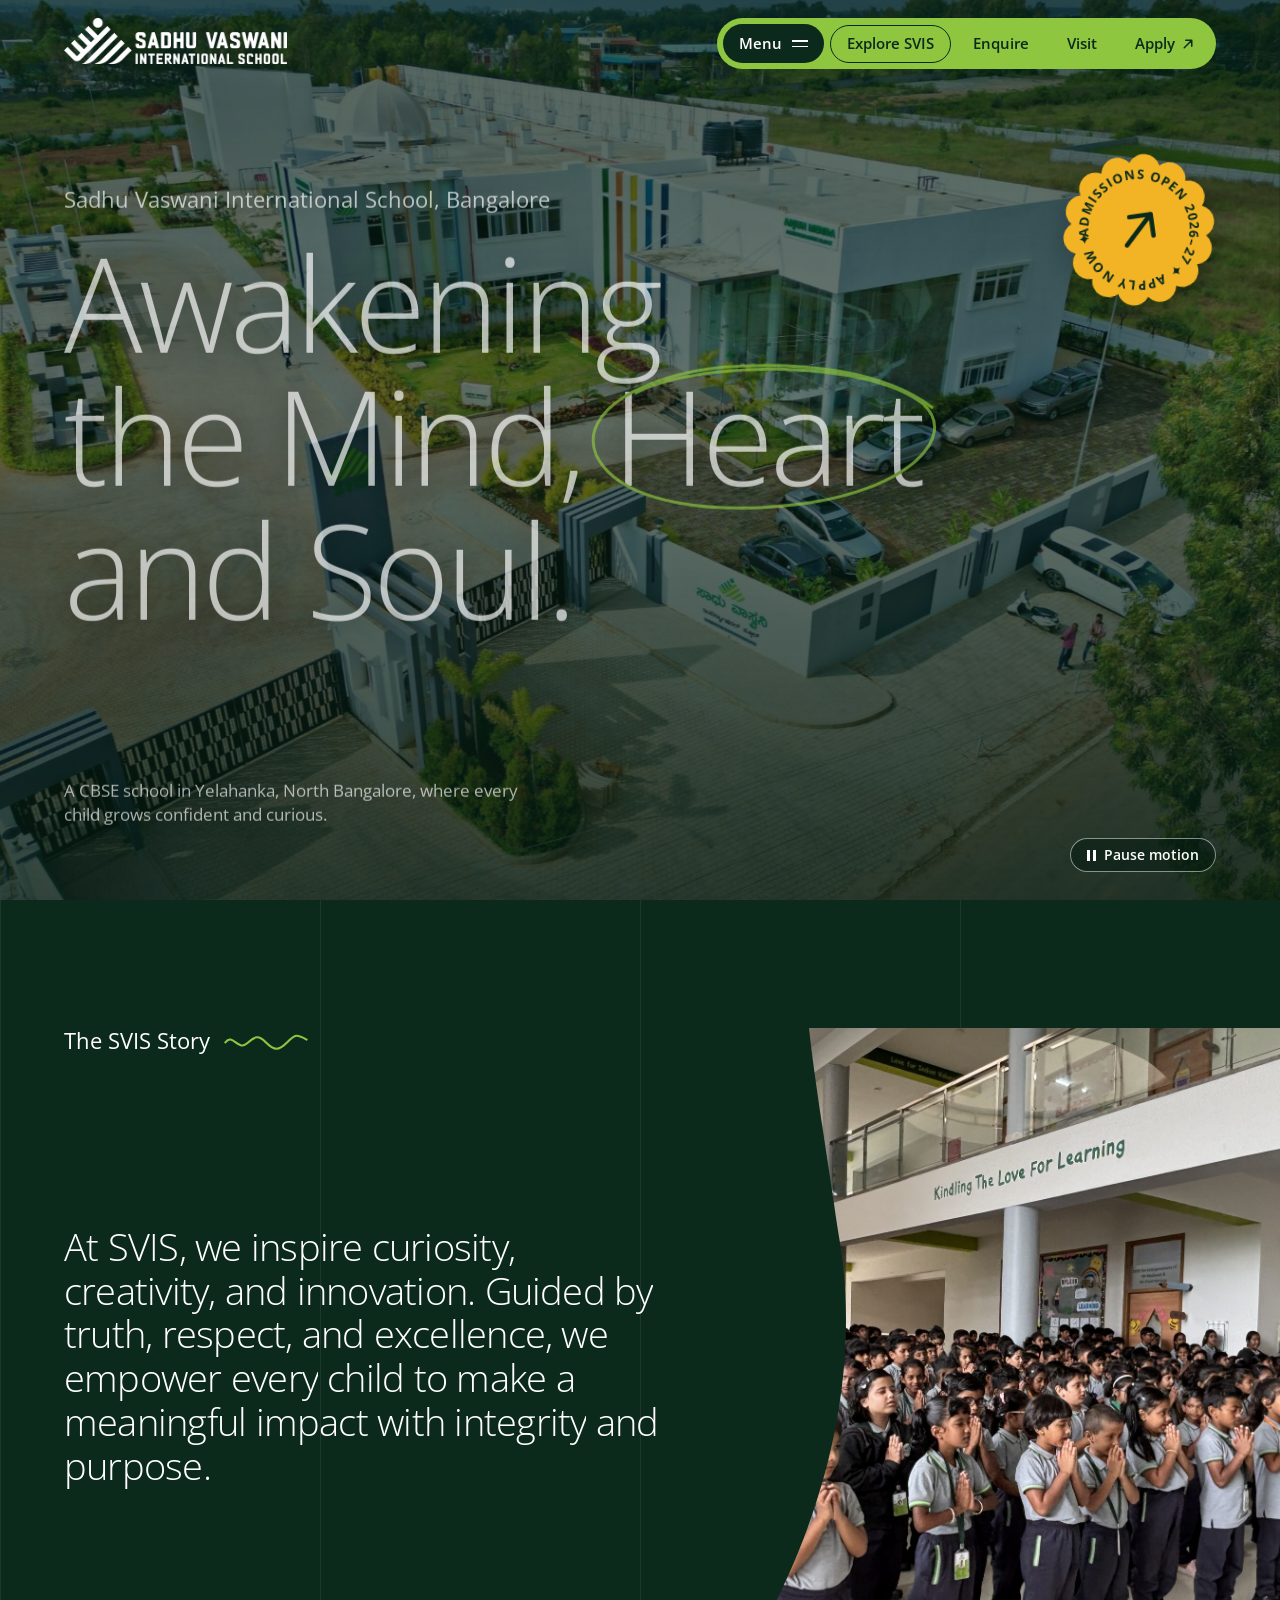
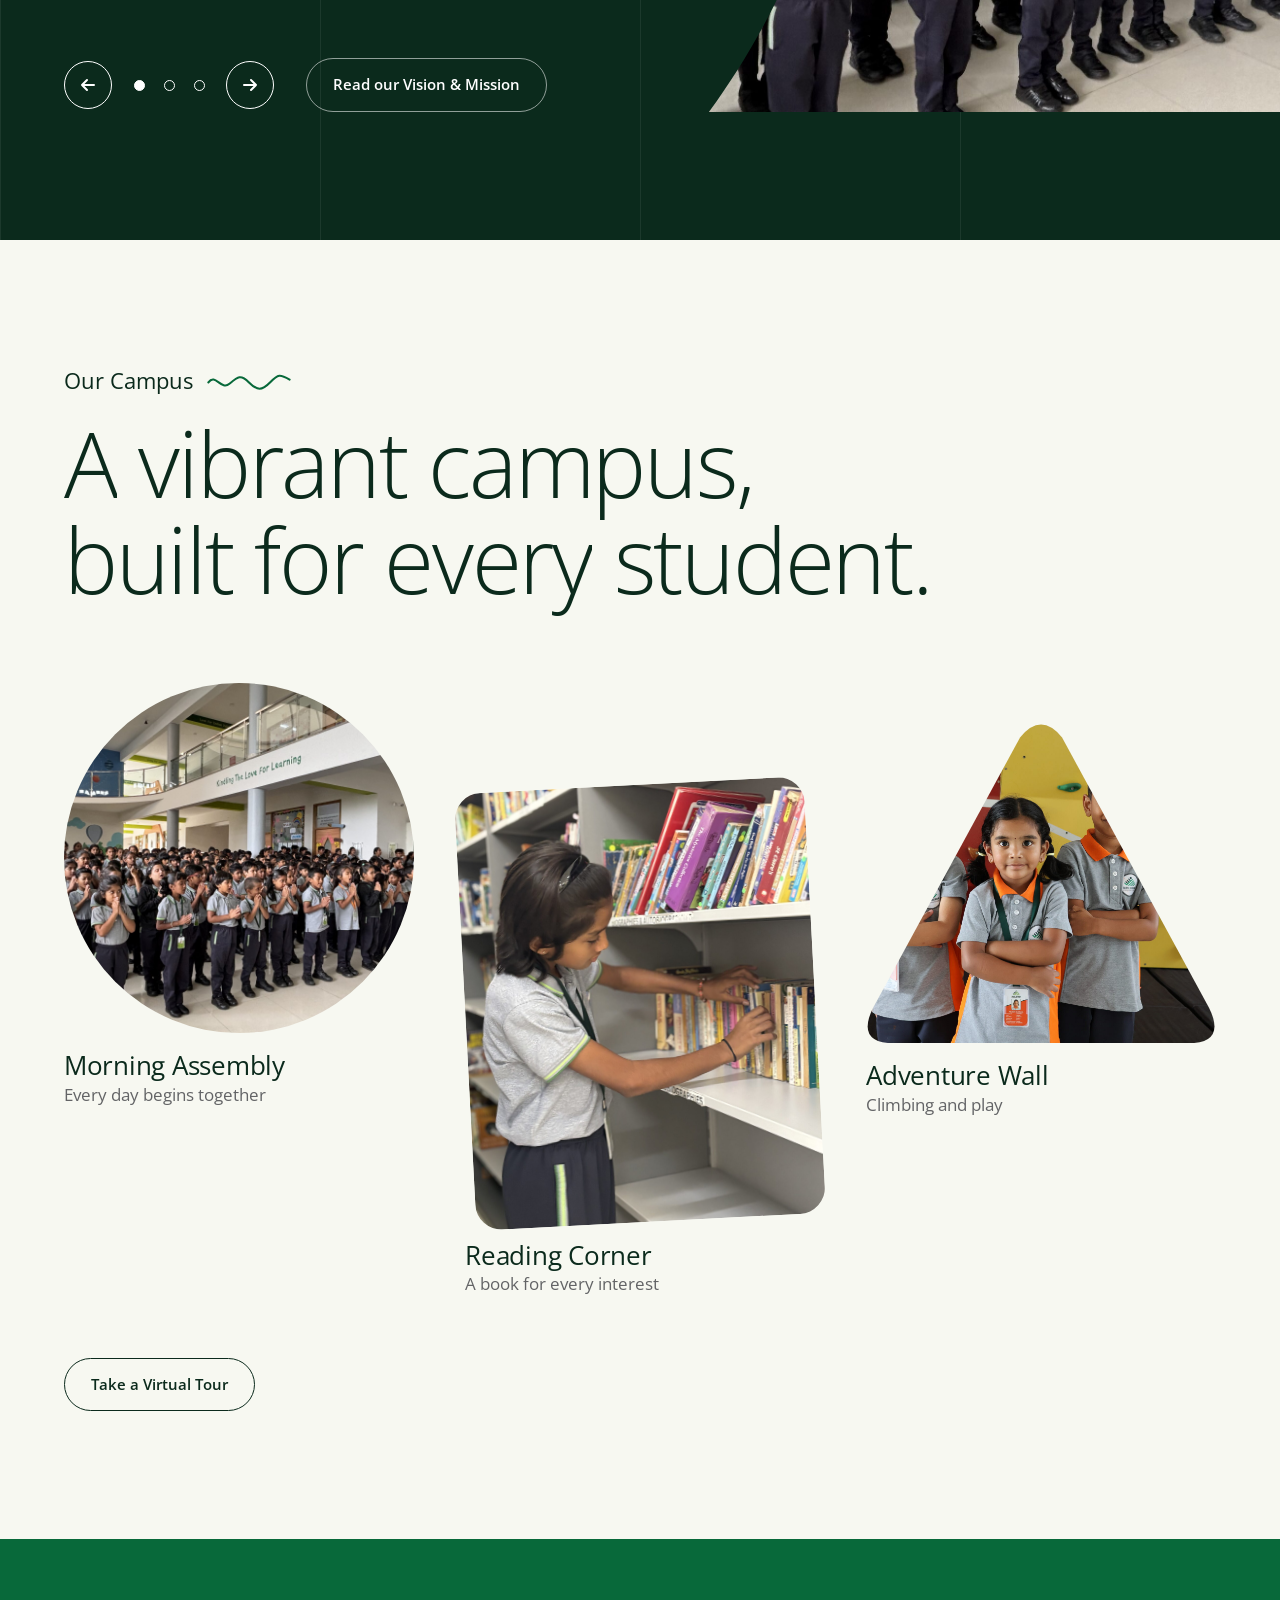
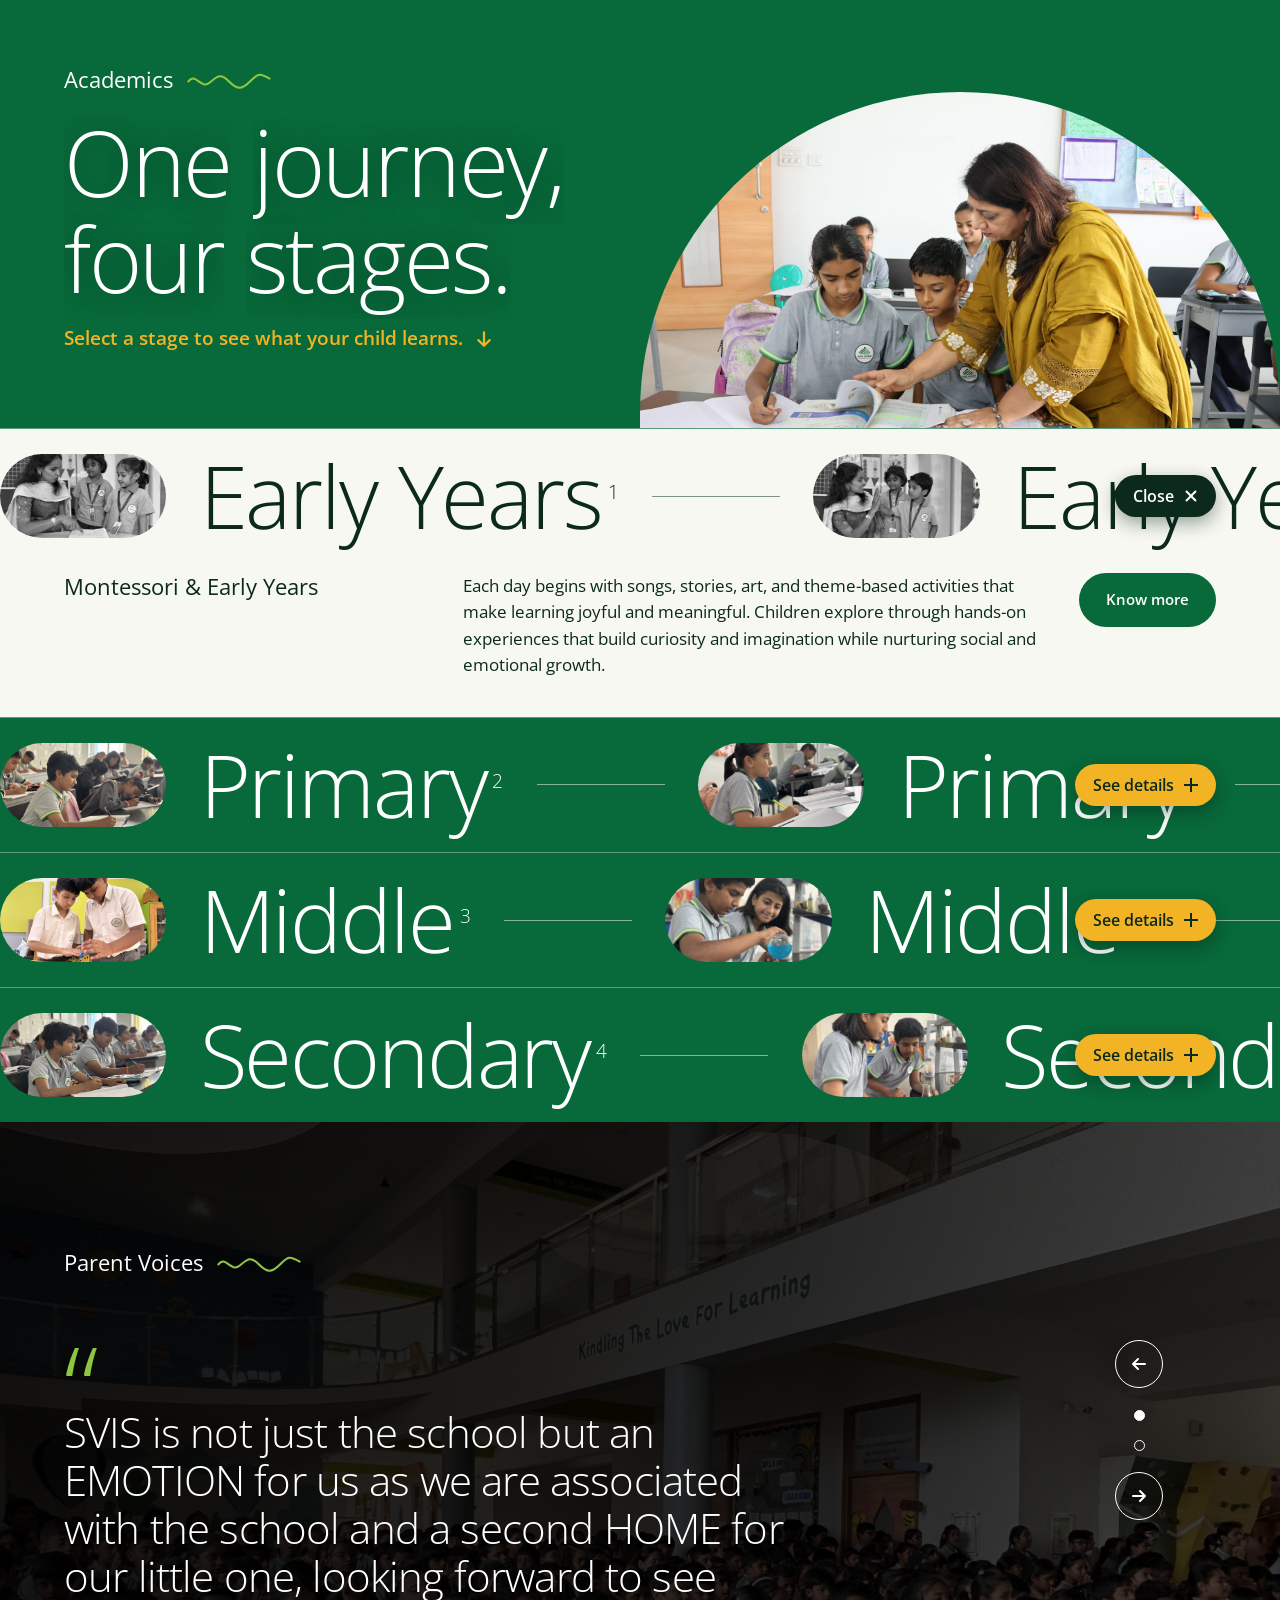
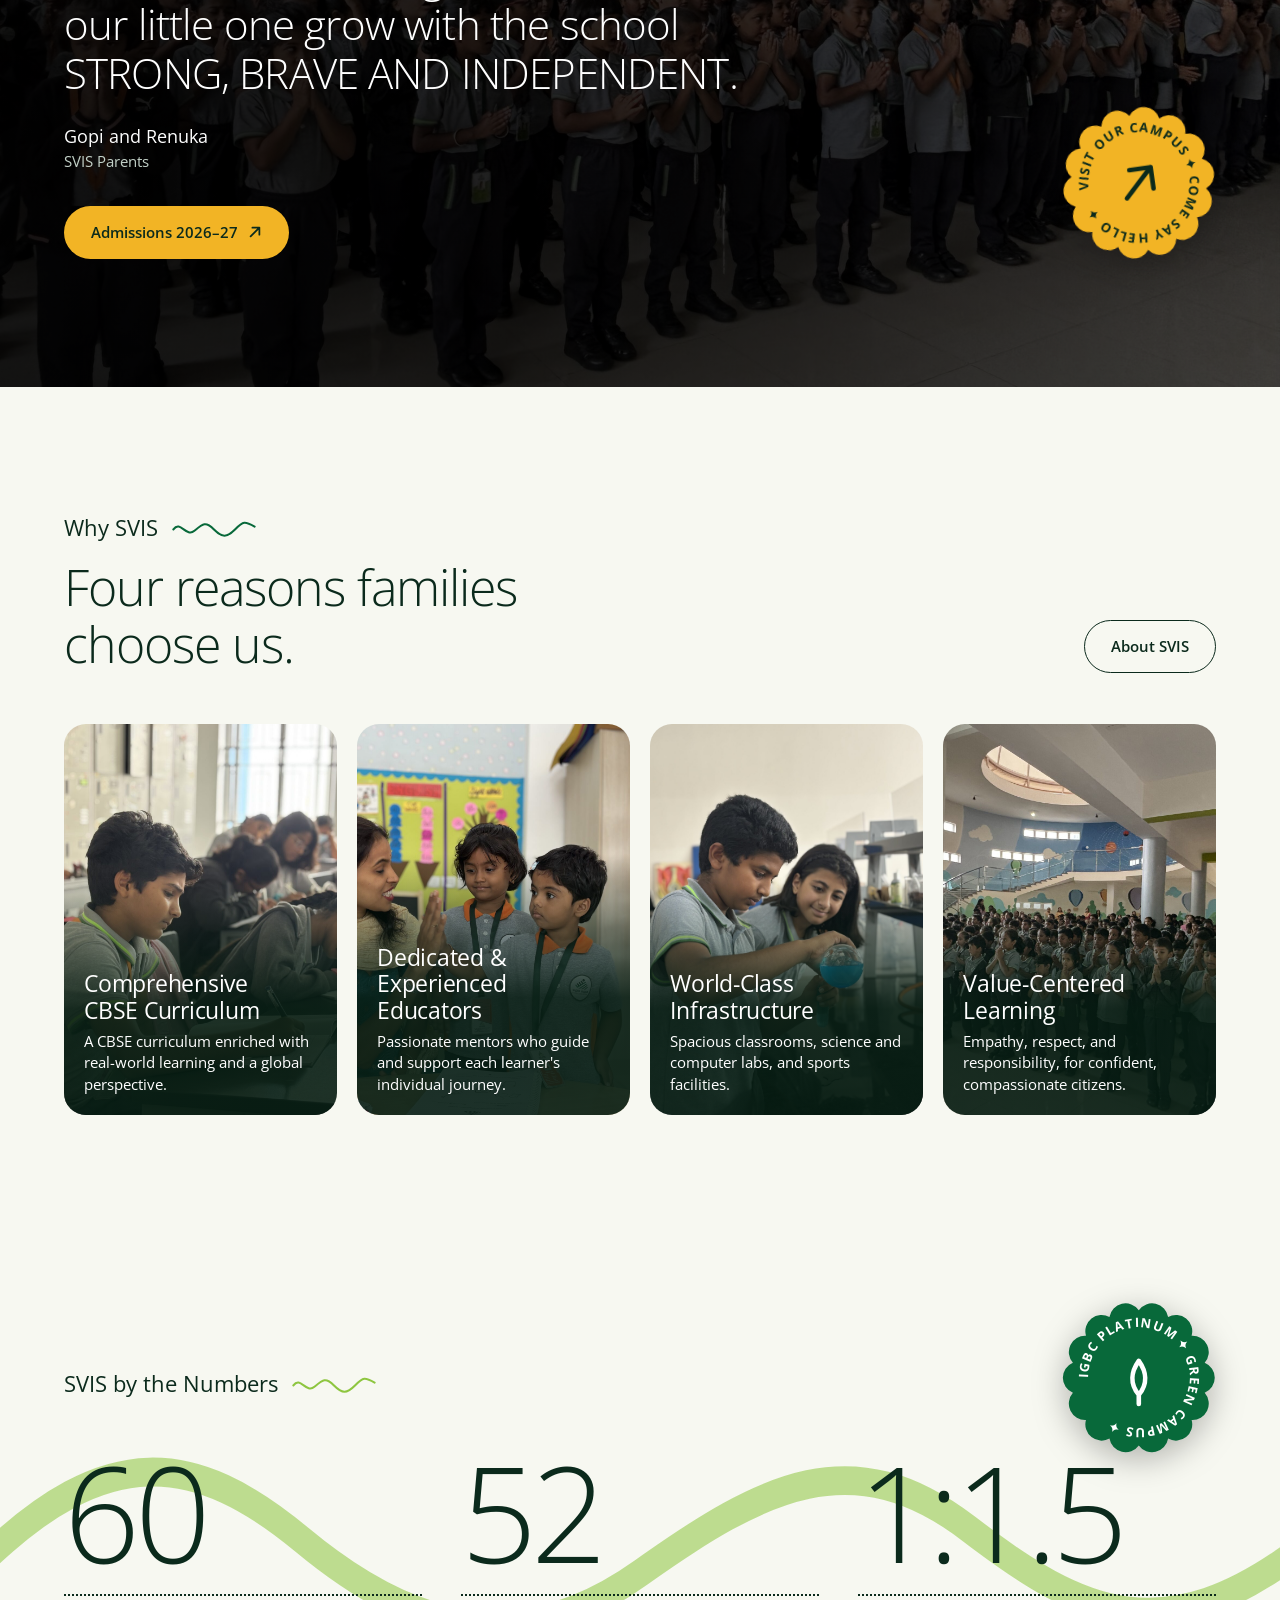
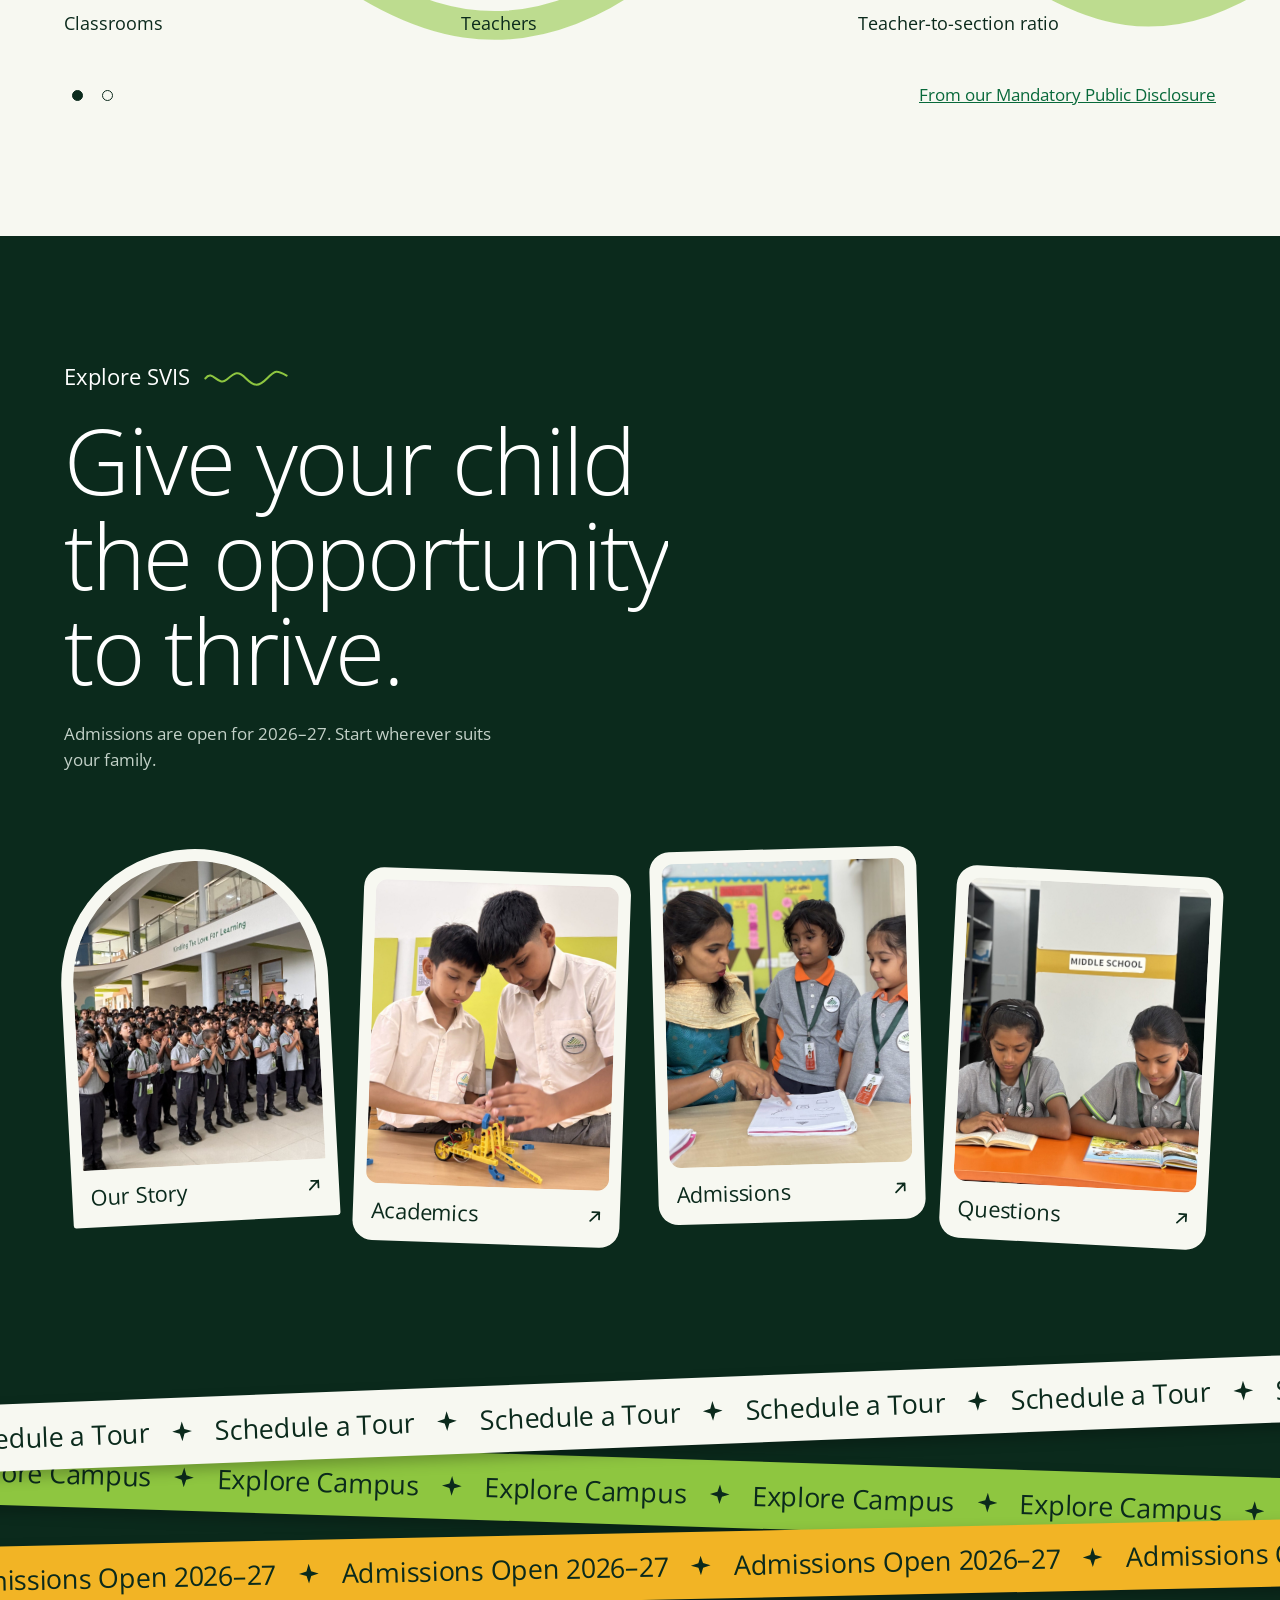
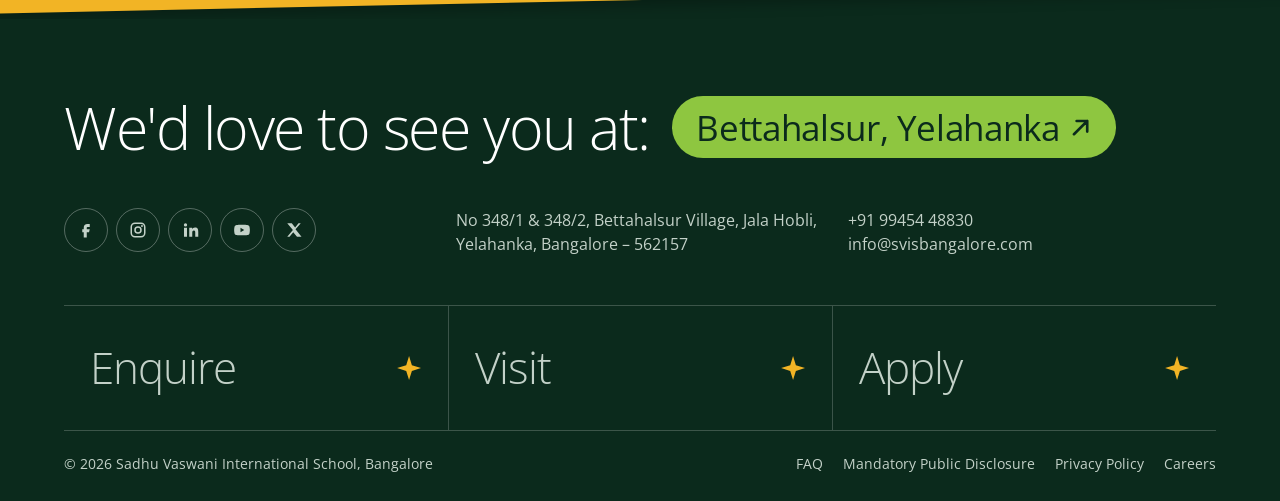
==== commit fdeda1da: "Rebuild site in viewbook style with SVIS content and brand kit Replace the homepage with a viewbook-" ====
--- a/index.html
+++ b/index.html
@@ -3,8 +3,8 @@
 <head>
 <meta charset="UTF-8">
 <meta name="viewport" content="width=device-width, initial-scale=1.0">
-<title>Sadhu Vaswani International School Bangalore (SVIS) — CBSE School in Yelahanka, North Bangalore</title>
-<meta name="description" content="SVIS Bangalore — Sadhu Vaswani International School — is a CBSE-affiliated K-12 co-educational school on a 5-acre IGBC Platinum green campus in Bettahalasur, Yelahanka, North Bangalore. Admissions open 2026–27 for Montessori to Grade 8.">
+<title>SVIS Bangalore: CBSE School in Yelahanka, North Bangalore</title>
+<meta name="description" content="Sadhu Vaswani International School (SVIS) is a CBSE school in Yelahanka, North Bangalore, on an IGBC Platinum green campus. Admissions open 2026–27.">
 <link rel="canonical" href="https://svisbangalore.com/">
 <meta name="robots" content="index, follow, max-image-preview:large, max-snippet:-1, max-video-preview:-1">
 <meta name="author" content="Sadhu Vaswani International School, Bangalore">
@@ -31,6 +31,7 @@
 <link rel="preconnect" href="https://fonts.gstatic.com" crossorigin>
 <link href="https://fonts.googleapis.com/css2?family=Open+Sans:ital,wght@0,300..800;1,300..800&display=swap" rel="stylesheet">
 <link rel="stylesheet" href="assets/svis.css">
+<script>document.documentElement.classList.add('js')</script>
 <script type="application/ld+json">
 {
   "@context": "https://schema.org",
@@ -78,7 +79,6 @@
         "https://www.instagram.com/svisbangalore"
       ],
       "hasCredential": "IGBC Platinum Certified Green School",
-      "numberOfStudents": 1200,
       "areaServed": ["Yelahanka", "Bettahalasur", "Jakkur", "Sahakar Nagar", "Hebbal", "North Bangalore"],
       "knowsAbout": ["CBSE curriculum", "Montessori", "Primary education", "Middle school education", "Secondary education"]
     },
@@ -105,382 +105,315 @@
 </script>
 </head>
 <body>
-<script>
-  /* theme shim: this design is white-first, force light regardless of OS preference */
-  (function(){
-    var root = document.documentElement;
-    if(!root.dataset.theme) root.dataset.theme = 'light';
-  })();
-</script>
-
-<div id="loader" aria-hidden="true">
-  <div class="l-mark">SV<em>I</em>S</div>
-  <div class="l-bar"><i></i></div>
-  <div class="l-pct">0%</div>
-</div>
-<div id="progress"></div>
-
-<header class="site" id="siteHeader">
-  <div class="site-in">
-    <a class="logo" href="#top">
-      <img class="logo-full" id="logoFull" src="logo/logo-full-white.png" width="2000" height="413" alt="Sadhu Vaswani International School">
-      <img class="logo-mark" id="logoMark" src="logo/logo-mark-white.png" width="1200" height="818" alt="Sadhu Vaswani International School">
+<a class="skip-link" href="#main">Skip to content</a>
+<svg class="sprite" aria-hidden="true">
+  <defs>
+    <path id="ringp" d="M50 50m-33 0a33 33 0 1 1 66 0a33 33 0 1 1-66 0"/>
+    <clipPath id="blade" clipPathUnits="objectBoundingBox"><path d="M.2 0H1V1H.03C.2.8.3.54.25.3.23.18.21.08.2 0Z"/></clipPath>
+    <clipPath id="tri" clipPathUnits="objectBoundingBox"><path d="M.44.05Q.5-.03.56.05L.98.89Q1.03 1 .92 1H.08Q-.03 1 .02.89Z"/></clipPath>
+  </defs>
+  <symbol id="scallop" viewBox="0 0 100 100"><path d="M50.0 6.0A10.6 10.6 0 0 1 69.1 10.4A10.6 10.6 0 0 1 84.4 22.6A10.6 10.6 0 0 1 92.9 40.2A10.6 10.6 0 0 1 92.9 59.8A10.6 10.6 0 0 1 84.4 77.4A10.6 10.6 0 0 1 69.1 89.6A10.6 10.6 0 0 1 50.0 94.0A10.6 10.6 0 0 1 30.9 89.6A10.6 10.6 0 0 1 15.6 77.4A10.6 10.6 0 0 1 7.1 59.8A10.6 10.6 0 0 1 7.1 40.2A10.6 10.6 0 0 1 15.6 22.6A10.6 10.6 0 0 1 30.9 10.4A10.6 10.6 0 0 1 50.0 6.0Z"/></symbol>
+  <symbol id="squiggle" viewBox="0 0 120 24" preserveAspectRatio="xMinYMid meet"><path d="M2 14c10-14 18 12 30 2s16-14 28-2 18 12 30 0 14-12 28-4" fill="none" stroke="currentColor" stroke-width="3" stroke-linecap="round"/></symbol>
+  <symbol id="star" viewBox="0 0 24 24"><path fill="currentColor" d="M12 1l2.6 8.4L23 12l-8.4 2.6L12 23l-2.6-8.4L1 12l8.4-2.6z"/></symbol>
+  <symbol id="arrow-ne" viewBox="0 0 16 16"><path d="M3 13 13 3M5 3h8v8" fill="none" stroke="currentColor" stroke-width="2" stroke-linecap="round" stroke-linejoin="round"/></symbol>
+  <symbol id="arrow-r" viewBox="0 0 16 16"><path d="M2 8h12M9 3l5 5-5 5" fill="none" stroke="currentColor" stroke-width="2" stroke-linecap="round" stroke-linejoin="round"/></symbol>
+  <symbol id="arrow-l" viewBox="0 0 16 16"><path d="M14 8H2M7 3 2 8l5 5" fill="none" stroke="currentColor" stroke-width="2" stroke-linecap="round" stroke-linejoin="round"/></symbol>
+  <symbol id="i-fb" viewBox="0 0 24 24"><path fill="currentColor" d="M14 8h3V4h-3a5 5 0 0 0-5 5v2H7v4h2v7h4v-7h3l1-4h-4V9a1 1 0 0 1 1-1z"/></symbol>
+  <symbol id="i-ig" viewBox="0 0 24 24"><g fill="none" stroke="currentColor" stroke-width="2"><rect x="3" y="3" width="18" height="18" rx="5"/><circle cx="12" cy="12" r="4"/></g><circle cx="17.3" cy="6.7" r="1.3" fill="currentColor"/></symbol>
+  <symbol id="i-li" viewBox="0 0 24 24"><path fill="currentColor" d="M4 9h4v12H4zM6 3a2.2 2.2 0 1 1 0 4.4A2.2 2.2 0 0 1 6 3zm5 6h3.8v1.7c.6-1 1.9-2 3.8-2 4 0 4.4 2.6 4.4 6V21h-4v-5.3c0-1.3 0-3-1.8-3s-2.2 1.4-2.2 2.9V21h-4z"/></symbol>
+  <symbol id="i-yt" viewBox="0 0 24 24"><path fill="currentColor" d="M22 7.5a3 3 0 0 0-2-2C18 5 12 5 12 5s-6 0-8 .5a3 3 0 0 0-2 2A30 30 0 0 0 1.500 12 30 30 0 0 0 2 16.500a3 3 0 0 0 2 2c2 .5 8 .5 8 .5s6 0 8-.5a3 3 0 0 0 2-2 30 30 0 0 0 .5-4.500A30 30 0 0 0 22 7.500zM10 15V9l5 3z"/></symbol>
+  <symbol id="i-x" viewBox="0 0 24 24"><path fill="currentColor" d="M18 3h3l-7 8 8 10h-6l-5-6-5 6H3l7.500-9L3 3h6l4.500 5.500z"/></symbol>
+</svg>
+
+<header class="site on-dark" id="siteHeader">
+  <a class="logo" href="index.html" aria-label="Sadhu Vaswani International School, Bangalore home">
+    <picture class="lg-c"><source media="(max-width:560px)" srcset="logo/logo-mark-color.png" width="1200" height="818"><img src="logo/logo-full-color.png" width="2000" height="413" alt="Sadhu Vaswani International School"></picture>
+    <picture class="lg-w"><source media="(max-width:560px)" srcset="logo/logo-mark-white.png" width="1200" height="818"><img src="logo/logo-full-white.png" width="2000" height="413" alt=""></picture>
+  </a>
+  <div class="bar">
+    <button class="b-menu" id="menuBtn" type="button" aria-expanded="false" aria-controls="siteMenu"><span>Menu</span><i></i></button>
+    <a class="b-guide" href="#guide">Explore SVIS</a>
+    <a class="b-q" href="admissions.html">Enquire</a>
+    <a class="b-q" href="#tour">Visit</a>
+    <a class="b-apply" href="https://svisbangalore.com/svis-admission-form/">Apply <svg aria-hidden="true"><use href="#arrow-ne"/></svg></a>
+    <div class="menu" id="siteMenu">
+      <nav aria-label="Primary">
+        <ul>
+          <li><a href="about.html"><b>About SVIS</b><span>Our story, values and leadership</span></a></li>
+          <li><a href="#academics"><b>Academics</b><span>Early Years to Secondary, on the CBSE curriculum</span></a></li>
+          <li><a href="#campus"><b>Campus</b><span>An IGBC Platinum green campus in Yelahanka</span></a></li>
+          <li><a href="admissions.html"><b>Admissions</b><span>Process, age criteria and documents for 2026–27</span></a></li>
+          <li><a href="faq.html"><b>FAQ</b><span>Answers for parents</span></a></li>
+        </ul>
+      </nav>
+      <div class="m-side">
+        <img src="logo/logo-mark-white.png" width="1200" height="818" alt="" loading="lazy">
+        <p>No 348/1 &amp; 348/2, Bettahalsur Village, Jala Hobli, Yelahanka, Bangalore – 562157</p>
+        <p><a href="tel:+919945448830">+91 99454 48830</a><br><a href="mailto:enquiries@svisbangalore.com">enquiries@svisbangalore.com</a></p>
+        <svg aria-hidden="true"><use href="#squiggle"/></svg>
+      </div>
+    </div>
+  </div>
+</header>
+<div class="scrim" aria-hidden="true"></div>
+<main id="main">
+
+<!-- HERO -->
+<section class="vh" id="top">
+  <div class="vh-reveal">
+    <div class="vh-media"><img src="images/campus-aerial.jpg" width="1500" height="1125" alt="Aerial view of the Sadhu Vaswani International School Bangalore campus building and grounds." fetchpriority="high"></div>
+    <div class="vh-veil"></div>
+    <div class="vh-copy">
+      <h1 class="vh-title"><span class="ey">Sadhu Vaswani International School, Bangalore</span>
+        <span class="ln">Awakening</span>
+        <span class="ln"><span>the Mind,</span> <span class="ring">Heart<svg viewBox="0 0 240 90" preserveAspectRatio="none" aria-hidden="true"><path d="M34 20C76 2 186 2 222 26c24 18-10 46-74 54-58 7-124 2-140-26C-4 30 40 10 92 6c52-3 104 2 136 22"/></svg></span></span>
+        <span class="ln">and Soul.</span></h1>
+      <p class="vh-sub">A CBSE school in Yelahanka, North Bangalore, where every child grows confident and curious.</p>
+    </div>
+  </div>
+  <a class="sticker" href="admissions.html" aria-label="Admissions open 2026–27. Go to admissions.">
+    <svg viewBox="0 0 100 100" aria-hidden="true"><use class="sc" href="#scallop"/><g class="spin"><text><textPath href="#ringp">ADMISSIONS OPEN 2026–27 ✦ APPLY NOW ✦</textPath></text></g><path class="glyph" d="M41 59 59 41M45 41h14v14"/></svg>
+  </a>
+  <a class="vh-cue" href="#story">Scroll down</a>
+  <button class="vh-pause" type="button" aria-pressed="false"><i></i><span>Pause motion</span></button>
+</section>
+
+<!-- STORY -->
+<section class="story" id="story" data-slider="7000">
+  <div class="wrap">
+    <h2 class="label">The SVIS Story <svg aria-hidden="true"><use href="#squiggle"/></svg></h2>
+    <div data-track>
+      <div data-slide>
+        <p class="d3 story-txt long" data-words>At SVIS, we inspire curiosity, creativity, and innovation. Guided by truth, respect, and excellence, we empower every child to make a meaningful impact with integrity and purpose.</p>
+        <figure><img src="images/hero-assembly-hall.jpg" width="1920" height="1440" alt="The atrium at SVIS Bangalore, beneath the words 'Kindling The Love For Learning.'" loading="lazy"></figure>
+      </div>
+      <div data-slide>
+        <p class="d3 story-txt" data-words>“The root of education is reverence. The fruit of education is service.”</p>
+        <figure><img src="images/sanctuary-prayer.jpg" width="1920" height="1440" alt="SVIS students gathered in prayer during Morning Assembly." loading="lazy"></figure>
+      </div>
+      <div data-slide>
+        <p class="d3 story-txt long" data-words>SVIS opened in June 2021 at Bettahalasur, Yelahanka, continuing the Mira Movement in Education begun by Sadhu T.L. Vaswani in 1933.</p>
+        <figure><img src="images/library-reading.jpg" width="1920" height="1440" alt="Two SVIS Middle School students reading together at a library table." loading="lazy"></figure>
+      </div>
+    </div>
+    <div class="story-foot">
+      <div class="sl-nav">
+        <button class="sl-arrow" type="button" data-prev aria-label="Previous"><svg aria-hidden="true"><use href="#arrow-l"/></svg></button>
+        <div data-dots></div>
+        <button class="sl-arrow" type="button" data-next aria-label="Next"><svg aria-hidden="true"><use href="#arrow-r"/></svg></button>
+      </div>
+      <a class="btn btn-ghost" href="about.html">Read our Vision &amp; Mission</a>
+    </div>
+  </div>
+</section>
+
+<!-- CAMPUS -->
+<section class="community" id="campus">
+  <div class="wrap">
+    <h2 class="label">Our Campus <svg aria-hidden="true"><use href="#squiggle"/></svg></h2>
+    <p class="display" data-words>A vibrant campus, built for every student.</p>
+    <div class="shapes">
+      <figure class="shape s-circle" data-reveal>
+        <div class="shape-img"><img src="images/sanctuary-assembly-2.jpg" width="1920" height="1440" alt="SVIS students gathered for Morning Assembly beneath the atrium's oval skylight." loading="lazy"></div>
+        <figcaption><b>Morning Assembly</b><span>Every day begins together</span></figcaption>
+      </figure>
+      <figure class="shape s-rect" data-reveal>
+        <div class="shape-img"><img src="images/library-shelving.jpg" width="1440" height="1920" alt="An SVIS student browsing the biography shelf in the library." loading="lazy"></div>
+        <figcaption><b>Reading Corner</b><span>A book for every interest</span></figcaption>
+      </figure>
+      <figure class="shape s-tri" data-reveal>
+        <div class="shape-img"><img src="images/climbing-wall.jpg" width="1920" height="1280" alt="Three SVIS students at the climbing wall." loading="lazy"></div>
+        <figcaption><b>Adventure Wall</b><span>Climbing and play</span></figcaption>
+      </figure>
+    </div>
+    <a class="btn btn-line" href="https://svisbangalore.com/facilities/">Take a Virtual Tour</a>
+  </div>
+</section>
+
+<!-- ACADEMICS -->
+<section class="skills" id="academics">
+  <div class="wrap sk-head">
+    <h2 class="label">Academics <svg aria-hidden="true"><use href="#squiggle"/></svg></h2>
+    <p class="display" data-words>One journey, four stages.</p>
+    <p class="sk-hint">Select a stage to see what your child learns. <svg aria-hidden="true"><use href="#arrow-r"/></svg></p>
+    <div class="sk-photo"><img src="images/teacher-support.jpg" width="1920" height="1280" alt="A teacher giving two SVIS students individual attention at their desk." loading="lazy"></div>
+  </div>
+  <div class="sk-rows">
+    <div class="sk-row open">
+      <h3><button class="sk-btn" type="button" aria-expanded="true" aria-controls="sk-1" aria-label="Early Years"><span class="sk-track" aria-hidden="true"><span class="sk-set"><img src="images/pre-primary-2.jpg" width="1920" height="1440" alt="" loading="lazy"><b>Early Years<sup>1</sup></b><i></i><img src="images/pre-primary-teacher.jpg" width="1920" height="1440" alt="" loading="lazy"><b>Early Years<sup>1</sup></b><i></i></span></span><span class="sk-open" aria-hidden="true"><span class="o"><span class="d">See details</span><span class="m">Open</span></span><span class="c">Close</span><i></i></span></button></h3>
+      <div class="sk-panel" id="sk-1"><div><div class="wrap sk-body">
+        <h4>Montessori &amp; Early Years</h4>
+        <p>Each day begins with songs, stories, art, and theme-based activities that make learning joyful and meaningful. Children explore through hands-on experiences that build curiosity and imagination while nurturing social and emotional growth.</p>
+        <a class="btn btn-primary" href="https://svisbangalore.com/montessori-early-years/">Know more</a>
+      </div></div></div>
+    </div>
+    <div class="sk-row">
+      <h3><button class="sk-btn" type="button" aria-expanded="false" aria-controls="sk-2" aria-label="Primary"><span class="sk-track" aria-hidden="true"><span class="sk-set"><img src="images/primary-classroom.jpg" width="1920" height="1440" alt="" loading="lazy"><b>Primary<sup>2</sup></b><i></i><img src="images/classroom-focus.jpg" width="1920" height="1440" alt="" loading="lazy"><b>Primary<sup>2</sup></b><i></i></span></span><span class="sk-open" aria-hidden="true"><span class="o"><span class="d">See details</span><span class="m">Open</span></span><span class="c">Close</span><i></i></span></button></h3>
+      <div class="sk-panel" id="sk-2"><div><div class="wrap sk-body">
+        <h4>Primary School</h4>
+        <p>Our syllabus is aligned with the CBSE curriculum. Trained, experienced, and committed faculty work to ensure an engaging, interactive, and vibrant learning environment. A usual day includes academic sessions, music, dance, sport, and other extracurricular activities to keep students eager to come back for more every day.</p>
+        <a class="btn btn-primary" href="https://svisbangalore.com/primary/">Know more</a>
+      </div></div></div>
+    </div>
+    <div class="sk-row">
+      <h3><button class="sk-btn" type="button" aria-expanded="false" aria-controls="sk-3" aria-label="Middle"><span class="sk-track" aria-hidden="true"><span class="sk-set"><img src="images/robotics-lab.jpg" width="1920" height="1440" alt="" loading="lazy"><b>Middle<sup>3</sup></b><i></i><img src="images/science-lab.jpg" width="1440" height="1920" alt="" loading="lazy"><b>Middle<sup>3</sup></b><i></i></span></span><span class="sk-open" aria-hidden="true"><span class="o"><span class="d">See details</span><span class="m">Open</span></span><span class="c">Close</span><i></i></span></button></h3>
+      <div class="sk-panel" id="sk-3"><div><div class="wrap sk-body">
+        <h4>Middle School</h4>
+        <p>The curriculum builds strong conceptual foundations while encouraging practical application. Students explore English, Mathematics, Science, Social Science, and Computer Applications, along with Art, Music, and Physical Education. A balanced blend of academics, projects, and digital learning nurtures curiosity, creativity, and independent thinking.</p>
+        <a class="btn btn-primary" href="https://svisbangalore.com/middle-school/">Know more</a>
+      </div></div></div>
+    </div>
+    <div class="sk-row">
+      <h3><button class="sk-btn" type="button" aria-expanded="false" aria-controls="sk-4" aria-label="Secondary"><span class="sk-track" aria-hidden="true"><span class="sk-set"><img src="images/secondary-classroom.jpg" width="1920" height="1440" alt="" loading="lazy"><b>Secondary<sup>4</sup></b><i></i><img src="images/science-lab-2.jpg" width="1440" height="1920" alt="" loading="lazy"><b>Secondary<sup>4</sup></b><i></i></span></span><span class="sk-open" aria-hidden="true"><span class="o"><span class="d">See details</span><span class="m">Open</span></span><span class="c">Close</span><i></i></span></button></h3>
+      <div class="sk-panel" id="sk-4"><div><div class="wrap sk-body">
+        <h4>Secondary School</h4>
+        <p>The program prepares students for the CBSE Board Examinations through a focused yet holistic approach. Emphasis is placed on academic excellence, analytical thinking, and value-based learning. Through career awareness, collaboration, and community engagement, students grow into confident, responsible, and future-ready individuals.</p>
+        <a class="btn btn-primary" href="https://svisbangalore.com/secondary-school/">Know more</a>
+      </div></div></div>
+    </div>
+  </div>
+</section>
+
+<!-- VOICES -->
+<section class="voices" id="life" data-slider="9000">
+  <img src="images/sanctuary-assembly-2.jpg" width="1920" height="1440" alt="" loading="lazy">
+  <div class="wrap">
+    <h2 class="label">Parent Voices <svg aria-hidden="true"><use href="#squiggle"/></svg></h2>
+    <div>
+      <span class="v-mark" aria-hidden="true">“</span>
+      <div data-track>
+        <figure data-slide>
+          <blockquote class="d3">SVIS is not just the school but an EMOTION for us as we are associated with the school and a second HOME for our little one, looking forward to see our little one grow with the school STRONG, BRAVE AND INDEPENDENT.</blockquote>
+          <figcaption><cite>Gopi and Renuka<small>SVIS Parents</small></cite></figcaption>
+        </figure>
+        <figure data-slide>
+          <blockquote class="d3">Thank you and we feel that our daughter is in SAFE HANDS.</blockquote>
+          <figcaption><cite>Gopi and Renuka<small>SVIS Parents</small></cite></figcaption>
+        </figure>
+      </div>
+      <a class="btn btn-gold" href="admissions.html">Admissions 2026–27 <svg aria-hidden="true"><use href="#arrow-ne"/></svg></a>
+    </div>
+    <div class="v-side">
+      <div class="sl-nav">
+        <button class="sl-arrow" type="button" data-prev aria-label="Previous"><svg aria-hidden="true"><use href="#arrow-l"/></svg></button>
+        <div data-dots></div>
+        <button class="sl-arrow" type="button" data-next aria-label="Next"><svg aria-hidden="true"><use href="#arrow-r"/></svg></button>
+      </div>
+      <a class="sticker" href="#tour" aria-label="Visit the campus">
+        <svg viewBox="0 0 100 100" aria-hidden="true"><use class="sc" href="#scallop"/><g class="spin"><text><textPath href="#ringp">VISIT OUR CAMPUS ✦ COME SAY HELLO ✦</textPath></text></g><path class="glyph" d="M41 59 59 41M45 41h14v14"/></svg>
+      </a>
+    </div>
+  </div>
+</section>
+
+<!-- WHY SVIS -->
+<section class="why" id="why">
+  <div class="wrap">
+    <div class="why-top">
+      <div>
+        <h2 class="label">Why SVIS <svg aria-hidden="true"><use href="#squiggle"/></svg></h2>
+        <p class="d3" data-words>Four reasons families choose us.</p>
+      </div>
+      <a class="btn btn-line" href="about.html">About SVIS</a>
+    </div>
+    <div class="why-grid">
+      <a class="why-card" href="#academics" data-reveal>
+        <img src="images/primary-classroom.jpg" width="1920" height="1440" alt="Students writing in their notebooks during a classroom lesson at SVIS." loading="lazy">
+        <div><h3>Comprehensive CBSE Curriculum</h3><p>A CBSE curriculum enriched with real-world learning and a global perspective.</p></div>
+      </a>
+      <a class="why-card" href="about.html#leadership" data-reveal>
+        <img src="images/pre-primary-teacher.jpg" width="1920" height="1440" alt="An SVIS teacher sharing a warm high-five with two young Pre-Primary children." loading="lazy">
+        <div><h3>Dedicated &amp; Experienced Educators</h3><p>Passionate mentors who guide and support each learner's individual journey.</p></div>
+      </a>
+      <a class="why-card" href="#campus" data-reveal>
+        <img src="images/science-lab.jpg" width="1440" height="1920" alt="SVIS students examining a blue solution in a round-bottom flask during a science lab experiment." loading="lazy">
+        <div><h3>World-Class Infrastructure</h3><p>Spacious classrooms, science and computer labs, and sports facilities.</p></div>
+      </a>
+      <a class="why-card" href="about.html#values" data-reveal>
+        <img src="images/sanctuary-prayer.jpg" width="1920" height="1440" alt="SVIS students gathered in prayer during Morning Assembly." loading="lazy">
+        <div><h3>Value-Centered Learning</h3><p>Empathy, respect, and responsibility, for confident, compassionate citizens.</p></div>
+      </a>
+    </div>
+  </div>
+</section>
+
+<!-- STATS -->
+<section class="stats" id="numbers" data-slider="5000">
+  <svg class="wave" viewBox="0 0 1440 300" preserveAspectRatio="none" aria-hidden="true"><path pathLength="1" d="M-20 170C120 60 220 70 340 150s240 110 380 30 240-120 370-40 220 110 370 20"/></svg>
+  <div class="wrap">
+    <a class="sticker" href="https://svisbangalore.com/facilities/" aria-label="IGBC Platinum green campus. See our facilities.">
+      <svg viewBox="0 0 100 100" aria-hidden="true"><use class="sc" href="#scallop"/><g class="spin"><text><textPath href="#ringp">IGBC PLATINUM ✦ GREEN CAMPUS ✦</textPath></text></g><path class="glyph" d="M50 39c5 7 6 15 0 22-6-7-5-15 0-22Zm0 22v6"/></svg>
     </a>
-    <nav class="desk" aria-label="Primary">
-      <a href="about.html">About</a>
-      <a href="#academics">Academics</a>
-      <a href="#campus">Campus</a>
-      <a href="#life">Life</a>
-      <a href="admissions.html">Admissions</a>
-      <a href="faq.html">FAQ</a>
-    </nav>
-    <div class="hdr-cta">
-      <a class="btn btn-primary" href="#tour">Schedule a Tour</a>
-      <button class="burger" onclick="toggleNav(true)" aria-label="Open menu" role="button"><span></span><span></span></button>
-    </div>
-  </div>
-</header>
-
-<div class="mobile-nav" id="mobileNav">
-  <button class="close" onclick="toggleNav(false)" aria-label="Close menu">✕</button>
-  <a class="mlink" href="about.html" onclick="toggleNav(false)">About</a>
-  <a class="mlink" href="#academics" onclick="toggleNav(false)">Academics</a>
-  <a class="mlink" href="#campus" onclick="toggleNav(false)">Campus</a>
-  <a class="mlink" href="#life" onclick="toggleNav(false)">Life at SVIS</a>
-  <a class="mlink" href="admissions.html" onclick="toggleNav(false)">Admissions</a>
-  <a class="mlink" href="faq.html" onclick="toggleNav(false)">FAQ</a>
-  <a class="btn btn-gold mnav-cta" href="#tour" onclick="toggleNav(false)">Schedule a Tour</a>
-</div>
-<main>
-
-<!-- HERO -->
-<section class="hero" id="top">
-  <div class="hero-bg"><img id="heroImg" src="images/campus-aerial.jpg" width="1500" height="1125" alt="Aerial view of the Sadhu Vaswani International School Bangalore campus building and grounds."></div>
-  <div class="hero-veil"></div>
-  <div class="wrap hero-inner">
-    <div class="hero-copy">
-    <span class="kicker" data-hero><i></i> Admissions open · 2026–27</span>
-    <h1 id="heroH">Nurturing Excellence and <em>Compassionate Leadership</em></h1>
-    <p class="lede" data-hero>A CBSE school on a 5-acre green campus in North Bangalore, where every child grows confident and curious.</p>
-    <div class="hero-ctas" data-hero>
-      <a class="btn btn-gold" href="#tour">Schedule a Tour</a>
-      <a class="btn btn-ghost" href="#academics">Explore Academics</a>
-    </div>
-    <div class="hero-note" data-hero>
-      <span><b>CBSE</b> affiliated</span>
-      <span><b>Montessori – Grade 8</b></span>
-      <span><b>Yelahanka</b> · North Bangalore</span>
-    </div>
-    </div>
-  </div>
-  <div class="scroll-cue" aria-hidden="true">Scroll<i></i></div>
-</section>
-
-<div class="marquee" aria-hidden="true">
-  <div class="mq-in">
-    <span>Admissions Open 2026–27</span><span>Montessori to Grade 8</span><span>IGBC Platinum Green Campus</span><span>CBSE Affiliated</span><span>Apply Now</span>
-    <span>Admissions Open 2026–27</span><span>Montessori to Grade 8</span><span>IGBC Platinum Green Campus</span><span>CBSE Affiliated</span><span>Apply Now</span>
-  </div>
-</div>
-
-<!-- CHAPTER 01 · MISSION -->
-<section class="mission" id="about">
-  <div class="wrap">
-    <p class="m-text" id="missionText">At SVIS, we inspire curiosity, creativity, and innovation. Guided by truth, respect, and excellence, we empower every child to make a meaningful impact with integrity and purpose.</p>
-    <a class="m-link" href="about.html">Read our Vision &amp; Mission</a>
-    <div class="m-vals">
-      <span>Truth</span><span>Respect</span><span>Excellence</span><span>Curiosity</span><span>Creativity</span><span>Innovation</span><span>Integrity</span><span>Purpose</span>
-    </div>
-  </div>
-</section>
-
-<!-- CHAPTER 02 · WHY SVIS -->
-<section id="why" style="padding-bottom:clamp(36px,5vw,60px)">
-  <div class="wrap">
-    <header class="sh" data-reveal>
-      <h2 class="sh-h">Four reasons <span class="hl">families choose</span> us</h2>
-    </header>
-  </div>
-  <div class="wrap stack">
-    <article class="pillar">
-      <span class="p-num">01</span>
-      <div class="p-txt">
-        <span class="p-tag">The Curriculum</span>
-        <h3>Comprehensive CBSE Curriculum</h3>
-        <p>SVIS follows a CBSE curriculum enriched with real-world learning and a global perspective to prepare students for future challenges.</p>
-        <a class="p-link" href="#academics">Explore academics</a>
-      </div>
-      <div class="duo"><img class="gen" src="images/primary-classroom.jpg" width="1920" height="1440" alt="Students writing in their notebooks during a classroom lesson at SVIS." loading="lazy"><div class="grain"></div></div>
-    </article>
-    <article class="pillar">
-      <span class="p-num">02</span>
-      <div class="p-txt">
-        <span class="p-tag">The People</span>
-        <h3>Dedicated &amp; Experienced Educators</h3>
-        <p>Our faculty are passionate mentors who guide, inspire, and support each learner's individual journey with care and commitment.</p>
-        <a class="p-link" href="about.html#leadership">Meet our faculty</a>
-      </div>
-      <div class="duo green"><img class="gen" src="images/pre-primary-teacher.jpg" width="1920" height="1440" alt="An SVIS teacher sharing a warm high-five with two young Pre-Primary children." loading="lazy"><div class="grain"></div></div>
-    </article>
-    <article class="pillar">
-      <span class="p-num">03</span>
-      <div class="p-txt">
-        <span class="p-tag">The Campus</span>
-        <h3>World-Class Infrastructure</h3>
-        <p>Spacious classrooms, digital learning tools, science and computer labs, and sports facilities designed for exploration and innovation.</p>
-        <a class="p-link" href="#campus">Tour the campus</a>
-      </div>
-      <div class="duo navy"><img class="gen" src="images/science-lab.jpg" width="1440" height="1920" alt="SVIS students examining a blue solution in a round-bottom flask during a science lab experiment." loading="lazy"><div class="grain"></div></div>
-    </article>
-    <article class="pillar">
-      <span class="p-num">04</span>
-      <div class="p-txt">
-        <span class="p-tag">The Foundation</span>
-        <h3>Value-Centered Learning</h3>
-        <p>We instill values of empathy, respect, and responsibility, helping students grow into confident, compassionate global citizens.</p>
-        <a class="p-link" href="about.html">Our philosophy</a>
-      </div>
-      <div class="duo deep"><img class="gen" src="images/sanctuary-prayer.jpg" width="1920" height="1440" alt="SVIS students gathered in prayer during Morning Assembly." loading="lazy"><div class="grain"></div></div>
-    </article>
-  </div>
-</section>
-
-<!-- CHAPTER 03 · ACADEMICS -->
-<section id="academics" style="padding-top:clamp(36px,5vw,60px)">
-  <div class="wrap">
-    <header class="sh" data-reveal>
-      <h2 class="sh-h">One journey, <span class="hl">four stages</span></h2>
-    </header>
-    <div class="ledger">
-      <a class="srow" href="index.html#academics" data-reveal>
-        <span class="sr-num">1</span>
-        <span>
-          <span class="sr-tag">Montessori &amp; Early Years</span>
-          <h3>Early Years</h3>
-          <p class="sr-desc">Each day begins with songs, stories, art, and theme-based activities that make learning joyful and meaningful. Children explore through hands-on experiences that build curiosity and imagination while nurturing social and emotional growth.</p>
-          <span class="sr-more">Know more</span>
-        </span>
-        <span class="duo"><img class="gen" src="images/pre-primary-2.jpg" width="1920" height="1440" alt="A teacher guiding two Pre-Primary children through a worksheet at SVIS." loading="lazy"><div class="grain"></div></span>
-        <span class="sr-arrow">→</span>
-      </a>
-      <a class="srow" href="about.html#values" data-reveal>
-        <span class="sr-num">2</span>
-        <span>
-          <span class="sr-tag">Primary School</span>
-          <h3>Primary</h3>
-          <p class="sr-desc">Our syllabus is aligned with the CBSE curriculum. Trained, experienced, and committed faculty work to ensure an engaging, interactive, and vibrant learning environment. A usual day includes academic sessions, music, dance, sport, and other extracurricular activities to keep students eager to come back for more every day.</p>
-          <span class="sr-more">Know more</span>
-        </span>
-        <span class="duo green"><img class="gen" src="images/classroom-focus.jpg" width="1920" height="1440" alt="An SVIS Primary student concentrating on her notebook in class." loading="lazy"><div class="grain"></div></span>
-        <span class="sr-arrow">→</span>
-      </a>
-      <a class="srow" href="index.html#campus" data-reveal>
-        <span class="sr-num">3</span>
-        <span>
-          <span class="sr-tag">Middle School</span>
-          <h3>Middle</h3>
-          <p class="sr-desc">The curriculum builds strong conceptual foundations while encouraging practical application. Students explore English, Mathematics, Science, Social Science, and Computer Applications, along with Art, Music, and Physical Education. A balanced blend of academics, projects, and digital learning nurtures curiosity, creativity, and independent thinking.</p>
-          <span class="sr-more">Know more</span>
-        </span>
-        <span class="duo navy"><img class="gen" src="images/robotics-lab.jpg" width="1920" height="1440" alt="Two SVIS Middle School students building a motorised model together in the Robotics Lab." loading="lazy"><div class="grain"></div></span>
-        <span class="sr-arrow">→</span>
-      </a>
-      <a class="srow" href="admissions.html" data-reveal>
-        <span class="sr-num">4</span>
-        <span>
-          <span class="sr-tag">Secondary School</span>
-          <h3>Secondary</h3>
-          <p class="sr-desc">The program prepares students for the CBSE Board Examinations through a focused yet holistic approach. Emphasis is placed on academic excellence, analytical thinking, and value-based learning. Through career awareness, collaboration, and community engagement, students grow into confident, responsible, and future-ready individuals.</p>
-          <span class="sr-more">Know more</span>
-        </span>
-        <span class="duo deep"><img class="gen" src="images/secondary-classroom.jpg" width="1920" height="1440" alt="SVIS Secondary students focused on written classwork at their desks." loading="lazy"><div class="grain"></div></span>
-        <span class="sr-arrow">→</span>
-      </a>
-    </div>
-  </div>
-</section>
-
-<!-- CHAPTER 04 · CAMPUS -->
-<section class="campus" id="campus">
-  <div class="campus-media" id="campusMedia">
-    <div class="duo deep" style="position:absolute;inset:0"><img id="campusImg" class="gen" src="images/hero-assembly-hall.jpg" width="1920" height="1440" alt="The atrium at SVIS Bangalore, beneath the words 'Kindling The Love For Learning.'"><div class="veil"></div></div>
-    <div class="campus-cap">
-      <h3>A landmark campus at Bettahalsur, Yelahanka</h3>
-      <span class="igbc">IGBC Platinum ✓</span>
-    </div>
-  </div>
-  <div class="wrap campus-body">
-    <header class="sh" data-reveal>
-      <h2 class="sh-h">A vibrant campus, <span class="hl">built for every student</span></h2>
-    </header>
-    <div class="campus-facts" data-reveal>
-      <div><b>Modern classrooms</b><span>An ideal environment for learning</span></div>
-      <div><b>State-of-the-art labs</b><span>Science and computer labs</span></div>
-      <div><b>Sports facilities</b><span>Spacious, for sport and play</span></div>
-      <div><b>True character and intellect</b><span>Monthly themes, kindness, responsibility</span></div>
-    </div>
-    <a class="btn btn-line" href="https://svisbangalore.com/facilities/" style="margin-top:34px">Take a Virtual Tour</a>
-  </div>
-</section>
-
-<!-- CHAPTER 05 · LIFE -->
-<section class="life on-navy" id="life">
-  <div class="wrap">
-    <header class="sh" data-reveal>
-      <h2 class="sh-h">A glimpse into <span class="hl">our school life</span></h2>
-    </header>
-  </div>
-  <div class="g-track" id="gTrack">
-    <figure class="slide">
-      <div class="duo"><img class="gen" src="images/sanctuary-assembly-2.jpg" width="1920" height="1440" alt="SVIS students gathered for Morning Assembly beneath the atrium's oval skylight." loading="lazy"><div class="grain"></div></div>
-      <figcaption><b>Morning Assembly</b><span>Every day begins together</span></figcaption>
-    </figure>
-    <figure class="slide">
-      <div class="duo green"><img class="gen" src="images/library-shelving.jpg" width="1440" height="1920" alt="An SVIS student browsing the biography shelf in the library." loading="lazy"><div class="grain"></div></div>
-      <figcaption><b>Reading Corner</b><span>A book for every interest</span></figcaption>
-    </figure>
-    <figure class="slide">
-      <div class="duo navy"><img class="gen" src="images/climbing-wall.jpg" width="1920" height="1280" alt="Three SVIS students at the climbing wall." loading="lazy"><div class="grain"></div></div>
-      <figcaption><b>Adventure Wall</b><span>Climbing and play</span></figcaption>
-    </figure>
-    <figure class="slide">
-      <div class="duo deep"><img class="gen" src="images/science-lab-2.jpg" width="1440" height="1920" alt="SVIS students at work on a science lab experiment." loading="lazy"><div class="grain"></div></div>
-      <figcaption><b>Science Labs</b><span>Learning by doing</span></figcaption>
-    </figure>
-    <figure class="slide">
-      <div class="duo"><img class="gen" src="images/library-reading.jpg" width="1920" height="1440" alt="Two SVIS Middle School students reading together at a library table." loading="lazy"><div class="grain"></div></div>
-      <figcaption><b>The Library</b><span>A love for reading</span></figcaption>
-    </figure>
-    <figure class="slide">
-      <div class="duo green"><img class="gen" src="images/teacher-support.jpg" width="1920" height="1280" alt="A teacher giving two SVIS students individual attention at their desk." loading="lazy"><div class="grain"></div></div>
-      <figcaption><b>Individual Attention</b><span>Support whenever it's needed</span></figcaption>
-    </figure>
-  </div>
-  <p class="g-hint">Swipe → · real SVIS photography</p>
-</section>
-
-<!-- STATS -->
-<section class="stats on-navy" style="border-top:1px solid rgba(255,255,255,.12);padding-top:clamp(56px,8vw,90px)">
-  <div class="wrap">
-    <div class="stats-grid">
-      <div class="stat" data-reveal>
-        <div class="n"><span data-count="100">0</span><small>%</small></div>
-        <p>CBSE board results, Grade X &amp; XII</p>
-      </div>
-      <div class="stat" data-reveal>
-        <div class="n"><span data-count="40">0</span><small>+</small></div>
-        <p>Competition wins &amp; olympiad medals</p>
-      </div>
-      <div class="stat" data-reveal>
-        <div class="n"><span data-count="1200">0</span><small>+</small></div>
-        <p>Students · Montessori – Grade 8</p>
-      </div>
-      <div class="stat" data-reveal>
-        <div class="n" style="color:var(--lime)">IGBC</div>
-        <p>Platinum-certified Green School</p>
-      </div>
-    </div>
-  </div>
-</section>
-
-<!-- CHAPTER 06 · VOICES -->
-<section class="testi">
-  <div class="wrap">
-    <div class="t-stage" id="tStage">
-      <article class="t-card">
-        <p class="q">SVIS is not just the school but an EMOTION for us as we are associated with the school and a second HOME for our little one, looking forward to see our little one grow with the school STRONG, BRAVE AND INDEPENDENT.</p>
-        <div class="t-who">
-          <span class="av" style="background:var(--brand)">GR</span>
-          <span><b>Gopi and Renuka</b><small>SVIS Parents</small></span>
-        </div>
-      </article>
-      <article class="t-card">
-        <p class="q">Thank you and we feel that our daughter is in SAFE HANDS.</p>
-        <div class="t-who">
-          <span class="av" style="background:var(--leaf)">GR</span>
-          <span><b>Gopi and Renuka</b><small>SVIS Parents</small></span>
-        </div>
-      </article>
-    </div>
-    <div class="t-dots" id="tDots" role="group" aria-label="Testimonial pagination">
-      <button class="on" aria-label="Testimonial 1"></button>
-      <button aria-label="Testimonial 2"></button>
-    </div>
-  </div>
-</section>
-
-<!-- BLOG LEDGER -->
-<section style="padding-top:0">
-  <div class="wrap">
-    <div class="blog-rows">
-      <a class="b-row" href="about.html" data-reveal>
-        <span class="b-meta">Mission</span>
-        <h3>Nurturing Excellence and Compassionate Leadership</h3>
-        <p class="b-ex">At SVIS, we inspire curiosity, creativity, and innovation, guided by truth, respect, and excellence.</p>
-        <span class="sr-arrow">→</span>
-      </a>
-      <a class="b-row" href="about.html#values" data-reveal>
-        <span class="b-meta">Values</span>
-        <h3>True Character and Intellect</h3>
-        <p class="b-ex">Kindness and responsibility integrated into daily learning through monthly themes, activities, and discussions.</p>
-        <span class="sr-arrow">→</span>
-      </a>
-      <a class="b-row" href="index.html#campus" data-reveal>
-        <span class="b-meta">Campus</span>
-        <h3>A vibrant and inspiring campus</h3>
-        <p class="b-ex">Modern classrooms, state-of-the-art labs, and spacious sports facilities for learning and creativity.</p>
-        <span class="sr-arrow">→</span>
-      </a>
-    </div>
-  </div>
-</section>
-
-<!-- CTA BAND -->
-<section class="cta-band on-navy" id="tour">
-  <div class="wrap">
-    <h2>
-      <span class="line"><span class="line-in">Give your child the</span></span>
-      <span class="line"><span class="line-in">opportunity to <em>thrive.</em></span></span>
-    </h2>
-    <p>Admissions Open 2026-27! Enroll your child in a holistic learning environment that builds confidence and curiosity.</p>
-    <a class="btn btn-gold" href="admissions.html">Apply for 2026–27</a>
+    <h2 class="label" style="margin-bottom:clamp(28px,4vw,48px)">SVIS by the Numbers <svg aria-hidden="true"><use href="#squiggle"/></svg></h2>
+    <div data-track>
+      <div class="st-page" data-slide>
+        <p class="st"><b>60</b><span>Classrooms</span></p>
+        <p class="st"><b>52</b><span>Teachers</span></p>
+        <p class="st"><b>1:1.5</b><span>Teacher-to-section ratio</span></p>
+      </div>
+      <div class="st-page" data-slide>
+        <p class="st"><b>2021</b><span>Classes began at Bettahalasur</span></p>
+        <p class="st"><b>400</b><span>Mbps campus internet</span></p>
+        <p class="st"><b>17,239</b><span>Sq. m. campus area</span></p>
+      </div>
+    </div>
+    <div class="stats-foot">
+      <div class="sl-nav"><div data-dots></div></div>
+      <a href="https://svisbangalore.com/mandatory-public-disclosure/">From our Mandatory Public Disclosure</a>
+    </div>
+  </div>
+</section>
+
+<!-- GUIDE -->
+<section class="guide" id="guide">
+  <div class="wrap">
+    <h2 class="label">Explore SVIS <svg aria-hidden="true"><use href="#squiggle"/></svg></h2>
+    <p class="display" data-words>Give your child the opportunity to thrive.</p>
+    <p class="guide-sub">Admissions are open for 2026–27. Start wherever suits your family.</p>
+    <div class="g-cards">
+      <a class="g-card" href="about.html"><img src="images/sanctuary-assembly-2.jpg" width="1920" height="1440" alt="SVIS students at Morning Assembly." loading="lazy"><b>Our Story <svg aria-hidden="true"><use href="#arrow-ne"/></svg></b></a>
+      <a class="g-card" href="#academics"><img src="images/robotics-lab.jpg" width="1920" height="1440" alt="Two SVIS Middle School students building a motorised model in the Robotics Lab." loading="lazy"><b>Academics <svg aria-hidden="true"><use href="#arrow-ne"/></svg></b></a>
+      <a class="g-card" href="admissions.html"><img src="images/pre-primary-2.jpg" width="1920" height="1440" alt="A teacher guiding two Pre-Primary children through a worksheet at SVIS." loading="lazy"><b>Admissions <svg aria-hidden="true"><use href="#arrow-ne"/></svg></b></a>
+      <a class="g-card" href="faq.html"><img src="images/library-reading.jpg" width="1920" height="1440" alt="Two SVIS Middle School students reading together at a library table." loading="lazy"><b>Questions <svg aria-hidden="true"><use href="#arrow-ne"/></svg></b></a>
+    </div>
   </div>
 </section>
 
 </main>
 
+<section class="ribbons" id="tour" aria-label="Schedule a tour">
+  <div class="ribbon"><div class="rb-track"><span>Schedule a Tour <svg aria-hidden="true"><use href="#star"/></svg></span><span>Schedule a Tour <svg aria-hidden="true"><use href="#star"/></svg></span><span>Schedule a Tour <svg aria-hidden="true"><use href="#star"/></svg></span><span>Schedule a Tour <svg aria-hidden="true"><use href="#star"/></svg></span><span>Schedule a Tour <svg aria-hidden="true"><use href="#star"/></svg></span><span>Schedule a Tour <svg aria-hidden="true"><use href="#star"/></svg></span><span>Schedule a Tour <svg aria-hidden="true"><use href="#star"/></svg></span><span>Schedule a Tour <svg aria-hidden="true"><use href="#star"/></svg></span><span>Schedule a Tour <svg aria-hidden="true"><use href="#star"/></svg></span><span>Schedule a Tour <svg aria-hidden="true"><use href="#star"/></svg></span><span>Schedule a Tour <svg aria-hidden="true"><use href="#star"/></svg></span><span>Schedule a Tour <svg aria-hidden="true"><use href="#star"/></svg></span><span>Schedule a Tour <svg aria-hidden="true"><use href="#star"/></svg></span><span>Schedule a Tour <svg aria-hidden="true"><use href="#star"/></svg></span><span>Schedule a Tour <svg aria-hidden="true"><use href="#star"/></svg></span><span>Schedule a Tour <svg aria-hidden="true"><use href="#star"/></svg></span></div></div>
+  <div class="ribbon"><div class="rb-track"><span>Explore Campus <svg aria-hidden="true"><use href="#star"/></svg></span><span>Explore Campus <svg aria-hidden="true"><use href="#star"/></svg></span><span>Explore Campus <svg aria-hidden="true"><use href="#star"/></svg></span><span>Explore Campus <svg aria-hidden="true"><use href="#star"/></svg></span><span>Explore Campus <svg aria-hidden="true"><use href="#star"/></svg></span><span>Explore Campus <svg aria-hidden="true"><use href="#star"/></svg></span><span>Explore Campus <svg aria-hidden="true"><use href="#star"/></svg></span><span>Explore Campus <svg aria-hidden="true"><use href="#star"/></svg></span><span>Explore Campus <svg aria-hidden="true"><use href="#star"/></svg></span><span>Explore Campus <svg aria-hidden="true"><use href="#star"/></svg></span><span>Explore Campus <svg aria-hidden="true"><use href="#star"/></svg></span><span>Explore Campus <svg aria-hidden="true"><use href="#star"/></svg></span><span>Explore Campus <svg aria-hidden="true"><use href="#star"/></svg></span><span>Explore Campus <svg aria-hidden="true"><use href="#star"/></svg></span><span>Explore Campus <svg aria-hidden="true"><use href="#star"/></svg></span><span>Explore Campus <svg aria-hidden="true"><use href="#star"/></svg></span></div></div>
+  <div class="ribbon"><div class="rb-track"><span>Admissions Open 2026–27 <svg aria-hidden="true"><use href="#star"/></svg></span><span>Admissions Open 2026–27 <svg aria-hidden="true"><use href="#star"/></svg></span><span>Admissions Open 2026–27 <svg aria-hidden="true"><use href="#star"/></svg></span><span>Admissions Open 2026–27 <svg aria-hidden="true"><use href="#star"/></svg></span><span>Admissions Open 2026–27 <svg aria-hidden="true"><use href="#star"/></svg></span><span>Admissions Open 2026–27 <svg aria-hidden="true"><use href="#star"/></svg></span><span>Admissions Open 2026–27 <svg aria-hidden="true"><use href="#star"/></svg></span><span>Admissions Open 2026–27 <svg aria-hidden="true"><use href="#star"/></svg></span><span>Admissions Open 2026–27 <svg aria-hidden="true"><use href="#star"/></svg></span><span>Admissions Open 2026–27 <svg aria-hidden="true"><use href="#star"/></svg></span><span>Admissions Open 2026–27 <svg aria-hidden="true"><use href="#star"/></svg></span><span>Admissions Open 2026–27 <svg aria-hidden="true"><use href="#star"/></svg></span><span>Admissions Open 2026–27 <svg aria-hidden="true"><use href="#star"/></svg></span><span>Admissions Open 2026–27 <svg aria-hidden="true"><use href="#star"/></svg></span><span>Admissions Open 2026–27 <svg aria-hidden="true"><use href="#star"/></svg></span><span>Admissions Open 2026–27 <svg aria-hidden="true"><use href="#star"/></svg></span></div></div>
+</section>
+
 <footer class="site">
   <div class="wrap">
-    <div class="f-grid">
-      <div>
-        <h2 class="f-h">Sadhu Vaswani International School</h2>
-        <p style="line-height:1.7;max-width:34ch">No 348/1 &amp; 348/2, Bettahalsur Village, Jala Hobli, Yelahanka, Bangalore – 562157</p>
-        <p style="margin-top:12px;line-height:1.7">☎ +91 99454 48830<br>✉ info@svisbangalore.com</p>
-        <div class="f-social">
-          <a href="https://www.facebook.com/svisbangalore" target="_blank" rel="noopener" aria-label="Facebook (f)">f</a><a href="https://www.instagram.com/svisbangalore" target="_blank" rel="noopener" aria-label="Instagram (Ig)">Ig</a><a href="https://www.linkedin.com/company/svisbangalore" target="_blank" rel="noopener" aria-label="LinkedIn (Li)">Li</a><a href="https://www.youtube.com/@SVISBangalore" target="_blank" rel="noopener" aria-label="YouTube (▶)">▶</a>
-        </div>
-      </div>
-      <div>
-        <h2 class="f-h">Quick Links</h2>
-        <ul><li><a href="faq.html">FAQ</a></li><li><a href="admissions.html">Admissions</a></li><li><a href="about.html">About SVIS</a></li><li><a href="https://svisbangalore.com/mandatory-public-disclosure/">Mandatory Public Disclosure</a></li><li><a href="https://svisbangalore.com/privacy-policy/">Privacy Policy</a></li></ul>
-      </div>
-      <div>
-        <h2 class="f-h">Explore</h2>
-        <ul><li><a href="about.html">About</a></li><li><a href="#academics">Academics</a></li><li><a href="#campus">Campus</a></li><li><a href="admissions.html">Admissions</a></li><li><a href="https://svisbangalore.com/careers/">Careers</a></li></ul>
-      </div>
-      <div class="f-news">
-        <h2 class="f-h">Newsletter</h2>
-        <p style="font-size:.86rem;line-height:1.6">News and updates from SVIS, Bangalore.</p>
-        <form onsubmit="return false">
-          <input type="email" name="newsletter-email" id="nlEmail" autocomplete="email" placeholder="Your email" aria-label="Email for newsletter">
-          <button class="btn btn-gold" type="submit">Subscribe</button>
-        </form>
-      </div>
-    </div>
-    <div class="f-mark" aria-hidden="true">SVIS<em>.</em></div>
+    <p class="f-see">We'd love to see you at: <a class="f-pill" href="https://www.google.com/maps/search/?api=1&amp;query=Sadhu+Vaswani+International+School+Bangalore">Bettahalsur, Yelahanka <svg aria-hidden="true"><use href="#arrow-ne"/></svg></a></p>
+    <div class="f-info">
+      <div class="f-social">
+        <a href="https://www.facebook.com/svisbangalore" target="_blank" rel="noopener" aria-label="Facebook"><svg aria-hidden="true"><use href="#i-fb"/></svg></a>
+        <a href="https://www.instagram.com/svisbangalore" target="_blank" rel="noopener" aria-label="Instagram"><svg aria-hidden="true"><use href="#i-ig"/></svg></a>
+        <a href="https://www.linkedin.com/company/svisbangalore" target="_blank" rel="noopener" aria-label="LinkedIn"><svg aria-hidden="true"><use href="#i-li"/></svg></a>
+        <a href="https://www.youtube.com/@SVISBangalore" target="_blank" rel="noopener" aria-label="YouTube"><svg aria-hidden="true"><use href="#i-yt"/></svg></a>
+        <a href="https://twitter.com/SVISBangalore" target="_blank" rel="noopener" aria-label="X"><svg aria-hidden="true"><use href="#i-x"/></svg></a>
+      </div>
+      <p>No 348/1 &amp; 348/2, Bettahalsur Village, Jala Hobli, Yelahanka, Bangalore – 562157</p>
+      <p><a href="tel:+919945448830">+91 99454 48830</a><br><a href="mailto:info@svisbangalore.com">info@svisbangalore.com</a></p>
+    </div>
+    <div class="f-cells">
+      <a href="mailto:enquiries@svisbangalore.com">Enquire <svg aria-hidden="true"><use href="#star"/></svg></a>
+      <a href="mailto:enquiries@svisbangalore.com?subject=Campus%20tour">Visit <svg aria-hidden="true"><use href="#star"/></svg></a>
+      <a href="https://svisbangalore.com/svis-admission-form/">Apply <svg aria-hidden="true"><use href="#star"/></svg></a>
+    </div>
     <div class="f-base">
       <span>© 2026 Sadhu Vaswani International School, Bangalore</span>
-      <span>CBSE Affiliated · Montessori to Grade 8</span>
+      <nav aria-label="Footer">
+        <a href="faq.html">FAQ</a>
+        <a href="https://svisbangalore.com/mandatory-public-disclosure/">Mandatory Public Disclosure</a>
+        <a href="https://svisbangalore.com/privacy-policy/">Privacy Policy</a>
+        <a href="https://svisbangalore.com/careers/">Careers</a>
+      </nav>
     </div>
   </div>
 </footer>
@@ -492,302 +425,6 @@
   </a>
 </div>
 
-<script>
-(function(){
-  'use strict';
-  var reduced = window.matchMedia('(prefers-reduced-motion: reduce)').matches;
-  var hasGsap = typeof gsap !== 'undefined' && typeof ScrollTrigger !== 'undefined';
-
-  window.toggleNav = function(open){
-    document.getElementById('mobileNav').classList.toggle('open', open);
-    document.getElementById('siteHeader').style.visibility = open ? 'hidden' : '';
-    document.body.style.overflow = open ? 'hidden' : '';
-  };
-
-  /* header: transparent-over-hero, solid once scrolled; logo swaps white/color to match */
-  (function(){
-    var header = document.getElementById('siteHeader');
-    var logoFull = document.getElementById('logoFull');
-    var logoMark = document.getElementById('logoMark');
-    if(!header) return;
-    var isScrolled = false;
-    function update(){
-      var y = window.scrollY || window.pageYOffset;
-      var should = y > 60;
-      if(should === isScrolled) return;
-      isScrolled = should;
-      header.classList.toggle('scrolled', isScrolled);
-      logoFull.src = isScrolled ? 'logo/logo-full-color.png' : 'logo/logo-full-white.png';
-      logoMark.src = isScrolled ? 'logo/logo-mark-color.png' : 'logo/logo-mark-white.png';
-    }
-    update();
-    window.addEventListener('scroll', update, { passive: true });
-  })();
-
-  /* testimonial rotator, always runs */
-  (function(){
-    var stage = document.getElementById('tStage');
-    var cards = document.querySelectorAll('#tStage .t-card');
-    var dots = document.querySelectorAll('#tDots button');
-    if(!cards.length) return;
-    var i = 0, timer = null;
-    function show(n){
-      i = (n + cards.length) % cards.length;
-      cards.forEach(function(c, k){
-        c.style.opacity = k === i ? '1' : '0';
-        c.style.transform = k === i ? 'translateY(0)' : 'translateY(16px)';
-        c.style.pointerEvents = k === i ? 'auto' : 'none';
-      });
-      dots.forEach(function(d, k){ d.classList.toggle('on', k === i); });
-    }
-    function sizeStage(refresh){
-      var max = 0;
-      cards.forEach(function(c){ max = Math.max(max, c.scrollHeight); });
-      if(max && stage.style.minHeight !== max + 'px'){
-        stage.style.minHeight = max + 'px';
-        if(refresh && window.ScrollTrigger) ScrollTrigger.refresh();
-      }
-    }
-    cards.forEach(function(c, k){ c.style.transition = 'opacity .5s, transform .5s'; c.style.zIndex = String(cards.length - k); });
-    dots.forEach(function(d, k){ d.addEventListener('click', function(){ show(k); restart(); }); });
-    function restart(){ if(timer) clearInterval(timer); if(!reduced) timer = setInterval(function(){ show(i + 1); }, 5400); }
-    sizeStage(false);
-    show(0); restart();
-    var resizeT;
-    window.addEventListener('resize', function(){ clearTimeout(resizeT); resizeT = setTimeout(function(){ sizeStage(true); }, 150); });
-    if(document.fonts && document.fonts.ready) document.fonts.ready.then(function(){ sizeStage(true); });
-  })();
-
-  /* generated duotone scene placeholders, swap with real photos later */
-  (function(){
-    var PAL = {
-      brand:['#128A4C','#084F2A'], green:['#128A4C','#054426'],
-      navy:['#232623','#080A08'], deep:['#1A1D1A','#050605'], gold:['#D6DAD4','#9BA39B']
-    };
-    function mulberry32(a){return function(){a|=0;a=a+0x6D2B79F5|0;var t=Math.imul(a^a>>>15,1|a);t=t+Math.imul(t^t>>>7,61|t)^t;return((t^t>>>14)>>>0)/4294967296}}
-    function scene(kind, tint, seed){
-      var P = PAL[tint] || PAL.brand;
-      var r = mulberry32(seed), s = '';
-      var sunX = 480 + r()*260, sunY = 120 + r()*120;
-      s += '<rect width="800" height="800" fill="url(#g)"/>';
-      s += '<circle cx="'+sunX.toFixed(0)+'" cy="'+sunY.toFixed(0)+'" r="110" fill="#0B6B39" opacity=".85"/>';
-      s += '<circle cx="'+sunX.toFixed(0)+'" cy="'+sunY.toFixed(0)+'" r="170" fill="#0B6B39" opacity=".18"/>';
-      if(kind === 'campus'){
-        for(var i=0;i<6;i++){
-          var w = 90+r()*120, h = 120+r()*220, x = 30+i*125+(r()*30-15);
-          s += '<rect x="'+x.toFixed(0)+'" y="'+(760-h).toFixed(0)+'" width="'+w.toFixed(0)+'" height="'+h.toFixed(0)+'" fill="rgba(4,6,5,.55)"/>';
-          for(var wx=0; wx<Math.floor(w/34); wx++)
-            s += '<rect x="'+(x+12+wx*34).toFixed(0)+'" y="'+(780-h+(r()*40)).toFixed(0)+'" width="14" height="18" fill="#0B6B39" opacity="'+(0.35+r()*0.5).toFixed(2)+'"/>';
-        }
-        s += '<path d="M0 700 Q200 640 420 690 T800 680 V800 H0 Z" fill="rgba(4,40,22,.85)"/>';
-      } else if(kind === 'people'){
-        for(var j=0;j<5;j++){
-          var cx = 110+j*145+(r()*20-10), cy = 380+r()*60;
-          s += '<circle cx="'+cx.toFixed(0)+'" cy="'+cy.toFixed(0)+'" r="'+(44+r()*14).toFixed(0)+'" fill="rgba(255,255,255,.16)"/>';
-          s += '<path d="M'+((cx-70).toFixed(0))+' 760 Q'+cx.toFixed(0)+' '+(cy+70).toFixed(0)+' '+((cx+70).toFixed(0))+' 760 Z" fill="rgba(255,255,255,.13)"/>';
-        }
-        s += '<rect x="0" y="620" width="800" height="12" fill="#0B6B39" opacity=".35"/>';
-      } else if(kind === 'study'){
-        s += '<rect x="150" y="240" width="500" height="330" rx="8" fill="rgba(255,255,255,.12)"/>';
-        for(var li=0; li<5; li++) s += '<rect x="200" y="'+(300+li*54)+'" width="'+(180+r()*220).toFixed(0)+'" height="14" rx="7" fill="rgba(255,255,255,.18)"/>';
-        s += '<circle cx="620" cy="200" r="26" fill="#0B6B39" opacity=".8"/>';
-        s += '<rect x="0" y="640" width="800" height="160" fill="rgba(4,6,5,.45)"/>';
-      } else { /* leaf */
-        for(var k=0;k<4;k++){
-          var lx = 120+r()*560, ly = 260+r()*380, rot = r()*70-35;
-          s += '<ellipse cx="'+lx.toFixed(0)+'" cy="'+ly.toFixed(0)+'" rx="'+(90+r()*90).toFixed(0)+'" ry="'+(42+r()*30).toFixed(0)+'" transform="rotate('+rot.toFixed(0)+' '+lx.toFixed(0)+' '+ly.toFixed(0)+')" fill="rgba(31,163,92,.28)"/>';
-        }
-        s += '<path d="M0 660 Q400 600 800 660 V800 H0 Z" fill="rgba(4,40,22,.8)"/>';
-      }
-      s += '<rect width="800" height="800" filter="url(#n)" opacity=".16"/>';
-      s += '<rect width="800" height="800" fill="url(#v)"/>';
-      return 'data:image/svg+xml;utf8,'+encodeURIComponent(
-        '<svg xmlns="http://www.w3.org/2000/svg" viewBox="0 0 800 800" preserveAspectRatio="xMidYMid slice">'+
-        '<defs>'+
-        '<linearGradient id="g" x1="0" y1="0" x2="0" y2="1"><stop offset="0" stop-color="'+P[0]+'"/><stop offset="1" stop-color="'+P[1]+'"/></linearGradient>'+
-        '<radialGradient id="v" cx=".5" cy=".45" r=".75"><stop offset=".55" stop-color="rgba(2,4,3,0)"/><stop offset="1" stop-color="rgba(2,4,3,.55)"/></radialGradient>'+
-        '<filter id="n"><feTurbulence type="fractalNoise" baseFrequency="0.9" numOctaves="2" stitchTiles="stitch"/><feColorMatrix type="saturate" values="0"/></filter>'+
-        '</defs>'+s+'</svg>');
-    }
-    document.querySelectorAll('.duo img.gen').forEach(function(img, i){
-      if(img.getAttribute('src')) return; // real photo already placed, don't overwrite
-      img.src = scene(img.dataset.kind, img.dataset.tint, parseInt(img.dataset.seed,10) || i*7+3);
-    });
-  })();
-
-  /* counters + loader cleanup; keep final numbers when motion is off */
-  function finalizeStatics(){
-    var l = document.getElementById('loader'); if(l) l.remove();
-    var p = document.getElementById('progress'); if(p) p.remove();
-    document.querySelectorAll('[data-count]').forEach(function(el){ el.textContent = el.dataset.count; });
-  }
-
-  if(!hasGsap){ finalizeStatics(); }
-
-  if(hasGsap){
-    gsap.registerPlugin(ScrollTrigger);
-    ScrollTrigger.config({ ignoreMobileResize: true });
-    if('scrollRestoration' in history){ history.scrollRestoration = 'manual'; }
-    ScrollTrigger.clearScrollMemory('manual');
-  }
-
-  if(reduced){ finalizeStatics(); return; }
-
-  function splitChars(el){
-    var frag = document.createDocumentFragment();
-    el.childNodes.forEach(function(node){
-      var isEm = node.nodeType === 1;
-      var text = node.textContent;
-      text.split(/(\s+)/).forEach(function(part){
-        if(!part) return;
-        if(/^\s+$/.test(part)){ frag.appendChild(document.createTextNode(' ')); return; }
-        var host = isEm ? node.cloneNode(false) : document.createElement('span');
-        var w = document.createElement('span'); w.style.display = 'inline-block'; w.style.whiteSpace = 'nowrap';
-        part.split('').forEach(function(ch){ var s = document.createElement('span'); s.className = 'ch'; s.textContent = ch; w.appendChild(s); });
-        host.appendChild(w); frag.appendChild(host);
-      });
-    });
-    el.innerHTML = ''; el.appendChild(frag);
-    return el.querySelectorAll('.ch');
-  }
-
-  /* CINEMATIC HERO PARALLAX — rAF + ease-out smoothing, no GSAP dependency.
-     Layers: bg settle-zoom, veil deepen, kicker exits first, per-char title cascade,
-     lede/CTAs/note at staggered depths. */
-  window.__heroParallax = function(){
-    var hero = document.querySelector('.hero');
-    var img = document.getElementById('heroImg');
-    var veil = document.querySelector('.hero-veil');
-    var kicker = document.querySelector('.hero .kicker');
-    var h1 = document.getElementById('heroH');
-    var lede = document.querySelector('.hero .lede');
-    var ctas = document.querySelector('.hero .hero-ctas');
-    var note = document.querySelector('.hero .hero-note');
-    var cue = document.querySelector('.hero .scroll-cue');
-    if(!hero || !img) return;
-    var chars = h1 ? splitChars(h1) : [];
-    var range = hero.offsetHeight || 900;
-    var factors = [];
-    for(var i=0;i<chars.length;i++) factors.push(44 + i * 2.1);
-    var target = 0, cur = 0, running = false, idle = 3;
-    var armed = !hasGsap; /* wait for entrance anim before parallax drives transforms */
-
-    function render(){
-      var p = Math.min(1, Math.max(0, cur / range));
-      var e = p*p*(3-2*p); /* smoothstep */
-      img.style.transform = 'translate3d(0,' + (e*13).toFixed(2) + '%,0) scale(' + (1.17 - e*0.11).toFixed(3) + ')';
-      veil.style.opacity = (0.68 + e*0.32).toFixed(3);
-      if(kicker){ kicker.style.transform = 'translate3d(0,' + (-e*52).toFixed(1) + 'px,0)'; kicker.style.opacity = Math.max(0, 1-e*2.4).toFixed(3); }
-      for(var i=0;i<chars.length;i++){ chars[i].style.transform = 'translate3d(0,' + (-factors[i]*e).toFixed(1) + 'px,0)'; }
-      if(lede){ lede.style.transform = 'translate3d(0,' + (-e*46).toFixed(1) + 'px,0)'; lede.style.opacity = Math.max(0, 1-e*1.5).toFixed(3); }
-      if(ctas){ ctas.style.transform = 'translate3d(0,' + (-e*34).toFixed(1) + 'px,0)'; ctas.style.opacity = Math.max(0, 1-e*2).toFixed(3); }
-      if(note){ note.style.transform = 'translate3d(0,' + (-e*18).toFixed(1) + 'px,0)'; note.style.opacity = Math.max(0, 1-e*2.8).toFixed(3); }
-      if(cue){ cue.style.opacity = Math.max(0, 1-e*5).toFixed(3); }
-    }
-    function tick(){
-      var d = target - cur;
-      if(Math.abs(d) < 0.35 && idle-- <= 0){ cur = target; if(armed) render(); running = false; return; }
-      cur += d * 0.13;
-      if(armed) render();
-      requestAnimationFrame(tick);
-    }
-    function wake(){ target = window.scrollY || 0; if(!running){ running = true; requestAnimationFrame(tick); } }
-    var sc = document.querySelector('.sticky-cta');
-    window.addEventListener('scroll', function(){ if(sc){ var past = (window.scrollY||0) > (range - 120); sc.classList.toggle('on', past); } }, { passive: true });
-    window.addEventListener('scroll', wake, { passive: true });
-    window.addEventListener('resize', function(){ range = hero.offsetHeight || 900; wake(); }, { passive: true });
-    if(document.fonts && document.fonts.ready) document.fonts.ready.then(function(){ range = hero.offsetHeight || 900; wake(); });
-    window.__heroArm = function(){ armed = true; wake(); };
-  };
-
-  /* layered cinematic scroll parallax on the hero (independent of GSAP) */
-  window.__heroParallax();
-
-  if(hasGsap){
-
-  /* loader → hero entrance */
-  var loader = document.getElementById('loader');
-  var pct = loader.querySelector('.l-pct');
-  var bar = loader.querySelector('.l-bar i');
-  var counter = { v: 0 };
-  loader.style.display = 'flex';
-  var heroChars = splitChars(document.getElementById('heroH'));
-
-  gsap.timeline()
-    .to(counter, { v: 100, duration: 1.05, ease: 'power2.inOut',
-      onUpdate: function(){ pct.textContent = Math.round(counter.v) + '%'; bar.style.width = counter.v + '%'; } })
-    .to(loader, { yPercent: -100, duration: .8, ease: 'power4.inOut' }, '+=0.1')
-    .set(loader, { display: 'none' })
-    .from(heroChars, { yPercent: 112, opacity: 0, rotate: 4, duration: .9, ease: 'power4.out', stagger: 0.02 }, '-=0.45')
-    .from('[data-hero]', { y: 28, opacity: 0, duration: .8, ease: 'power3.out', stagger: 0.12, clearProps: 'all' }, '-=0.6')
-    .call(function(){ if(window.__heroArm) window.__heroArm(); });
-
-  /* progress */
-  gsap.to('#progress', { width: '100%', ease: 'none',
-    scrollTrigger: { trigger: document.body, start: 'top top', end: 'bottom bottom', scrub: 0.3 } });
-
-  var mm = gsap.matchMedia();
-
-  mm.add('(min-width: 1000px) and (pointer: fine)', function(){
-    gsap.fromTo('#campusImg', { yPercent: -12, scale: 1.15 }, { yPercent: 4, scale: 1.03, ease: 'none',
-      scrollTrigger: { trigger: '#campusMedia', start: 'top bottom', end: 'bottom top', scrub: true } });
-
-    var track = document.getElementById('gTrack');
-    var dist = function(){ return Math.max(0, track.scrollWidth - window.innerWidth + 48); };
-    gsap.to(track, { x: function(){ return -dist(); }, ease: 'none',
-      scrollTrigger: {
-        trigger: '#life', start: 'top top', end: function(){ return '+=' + dist(); },
-        scrub: .6, pin: true, anticipatePin: 1, invalidateOnRefresh: true
-      } });
-    return function(){};
-  });
-
-  mm.add('(max-width: 999px), (pointer: coarse)', function(){
-    gsap.fromTo('#campusImg', { yPercent: -8, scale: 1.08 }, { yPercent: 0, scale: 1, ease: 'none',
-      scrollTrigger: { trigger: '#campusMedia', start: 'top bottom', end: 'bottom top', scrub: true } });
-    return function(){};
-  });
-
-  /* mission word illumination */
-  (function(){
-    var el = document.getElementById('missionText');
-    el.innerHTML = el.textContent.trim().split(/\s+/).map(function(w){ return '<span class="w">' + w + '</span>'; }).join(' ');
-    gsap.fromTo('#missionText .w', { opacity: .13 }, { opacity: 1, stagger: .06, ease: 'none',
-      scrollTrigger: { trigger: el, start: 'top 78%', end: 'top 28%', scrub: .4 } });
-  })();
-
-  /* generic reveals, resting state visible */
-  gsap.utils.toArray('[data-reveal]').forEach(function(el){
-    gsap.from(el, { y: 30, opacity: 0, duration: .9, ease: 'power3.out',
-      scrollTrigger: { trigger: el, start: 'top 88%', once: true } });
-  });
-  gsap.utils.toArray('.section-h').forEach(function(h){
-    gsap.from(h, { yPercent: 36, opacity: 0, duration: 1, ease: 'power4.out',
-      scrollTrigger: { trigger: h, start: 'top 88%', once: true } });
-  });
-  gsap.from('.cta-band .line-in', { yPercent: 115, duration: 1.1, ease: 'power4.out', stagger: .14,
-    scrollTrigger: { trigger: '.cta-band', start: 'top 75%', once: true } });
-
-  /* pillar stack depth */
-  gsap.utils.toArray('.pillar').forEach(function(card, i){
-    gsap.to(card, { scale: .965, transformOrigin: 'center top', ease: 'none',
-      scrollTrigger: { trigger: card, start: 'top ' + (92 + i * 10) + 'px', end: 'bottom top', scrub: true } });
-  });
-
-  /* counters */
-  gsap.utils.toArray('[data-count]').forEach(function(el){
-    var end = parseInt(el.dataset.count, 10) || 0;
-    var obj = { v: 0 };
-    gsap.to(obj, { v: end, duration: 1.8, ease: 'power2.out',
-      onUpdate: function(){ el.textContent = Math.round(obj.v).toLocaleString('en-IN'); },
-      scrollTrigger: { trigger: el, start: 'top 88%', once: true } });
-  });
-
-  if(document.fonts && document.fonts.ready) document.fonts.ready.then(function(){ ScrollTrigger.refresh(); });
-  window.addEventListener('load', function(){ ScrollTrigger.refresh(); });
-  } /* end hasGsap */
-
-})();
-</script>
+<script src="assets/svis.js" defer onerror="document.documentElement.classList.remove('js')"></script>
 </body>
-</html>+</html>
--- a/assets/svis.css
+++ b/assets/svis.css
@@ -1,341 +1,404 @@
   /* ============ TOKENS ============ */
   :root{
-    --brand:#08693A; --brand-deep:#054D29;
-    --navy:#0B0D0B; --navy-2:#080A08; --navy-3:#050605;
-    --paper:#FFFFFF; --card:#FFFFFF; --line:#E3E6E2;
-    --gold:#F2B425; --gold-deep:#C98F12; --leaf:#8EC640; --lime:#8EC640; --sky:#DCE5DE;
-    --text:#101311; --muted:#636466;
-    --eyebrow:#08693A;
-    --on-navy:#FFFFFF; --on-navy-muted:#8FA398;
+    --ink:#0B2A1C; --brand:#08693A; --brand-deep:#054D29;
+    --paper:#F7F8F1; --card:#FFFFFF; --line:rgba(11,42,28,.16);
+    --lime:#8EC640; --leaf:#8EC640; --gold:#F2B425; --gold-deep:#C98F12; --sky:#DCE5DE;
+    --text:#0B2A1C; --muted:#636466; --eyebrow:#08693A;
+    --navy:#0B2A1C; --navy-2:#0B2A1C; --navy-3:#0B2A1C;
+    --on-navy:#FFFFFF; --on-navy-muted:#C3D1C8;
     --disp:"Open Sans",-apple-system,"Segoe UI",sans-serif;
     --body:"Open Sans",-apple-system,"Segoe UI",sans-serif;
-  }
-  @media (prefers-color-scheme: dark){
-    :root:not([data-theme="light"]){
-      --navy:#0B0D0B; --navy-2:#080A08; --navy-3:#050605;
-      --paper:#0E100E; --card:#181B18; --line:#2A2E2A;
-      --text:#F2F4F0; --muted:#9AA39A;
-      --eyebrow:#8EC640;
-      --on-navy:#FFFFFF; --on-navy-muted:#8FA398;
-    }
-  }
-  :root[data-theme="dark"]{
-    --navy:#0B0D0B; --navy-2:#080A08; --navy-3:#050605;
-    --paper:#0E100E; --card:#181B18; --line:#2A2E2A;
-    --text:#F2F4F0; --muted:#9AA39A;
-    --eyebrow:#8EC640;
-    --on-navy:#FFFFFF; --on-navy-muted:#8FA398;
+    --gutter:clamp(20px,5vw,70px);
+    --ease:cubic-bezier(.2,.7,.1,1);
   }
 
   *{margin:0;padding:0;box-sizing:border-box}
-  html{scroll-behavior:smooth;font-size-adjust:0.545}
-  body{font-family:var(--body);color:var(--text);background:var(--paper);-webkit-font-smoothing:antialiased;overflow-x:hidden}
+  html{scroll-behavior:smooth}
+  html.menu-open{overflow:hidden}
+  body{font-family:var(--body);font-size:1.0625rem;line-height:1.55;color:var(--text);background:var(--paper);-webkit-font-smoothing:antialiased;overflow-x:clip}
   img{max-width:100%;display:block;height:auto}
   a{color:inherit}
-  h1,h2,h3{font-family:var(--disp);font-weight:800;letter-spacing:-.03em;text-wrap:balance}
-  ::selection{background:var(--gold);color:#1B1503}
-
-  .wrap{max-width:1280px;margin-inline:auto;padding-inline:24px}
-
-  /* section header: statement + marginal note */
+  h1,h2,h3{font-family:var(--disp);font-weight:300;letter-spacing:-.025em;text-wrap:balance}
+  h1 em,h2 em,blockquote em{font-style:normal}
+  ::selection{background:var(--gold);color:var(--ink)}
+  :focus-visible{outline:3px solid var(--gold);outline-offset:3px}
+  section{padding-block:clamp(72px,10vw,130px)}
+  .sprite{position:absolute;width:0;height:0;overflow:hidden}
+  .skip-link{position:fixed;top:-60px;left:16px;z-index:300;background:var(--gold);color:var(--ink);padding:10px 16px;border-radius:999px;text-decoration:none}
+  .skip-link:focus{top:12px}
+
+  .wrap{max-width:1500px;margin-inline:auto;padding-inline:var(--gutter)}
   .sh{display:grid;grid-template-columns:minmax(0,1fr) minmax(240px,320px);gap:clamp(24px,4vw,72px);align-items:end}
-  .sh-h{font-size:clamp(2.1rem,5.2vw,3.9rem);line-height:1.06;letter-spacing:-.02em;font-weight:800;max-width:22ch}
-  .sh-h .hl{background:linear-gradient(transparent 58%,color-mix(in srgb,var(--gold) 34%,transparent) 58%);-webkit-box-decoration-break:clone;box-decoration-break:clone;padding:0 .06em}
-  :root[data-theme="dark"] .sh-h .hl{background:linear-gradient(transparent 58%,color-mix(in srgb,var(--gold) 30%,transparent) 58%)}
-  @media(max-width:860px){
-    .sh{grid-template-columns:1fr;gap:18px}
-  }
-
-  .section-h{font-size:clamp(2.1rem,5.2vw,3.9rem);line-height:1.06;letter-spacing:-.02em;font-weight:800;max-width:22ch}
-  .section-sub{color:var(--muted);margin-top:18px;max-width:52ch;font-size:1.02rem;line-height:1.7}
-  .on-navy{background:var(--navy-3);color:var(--on-navy)}
+  .sh-h,.section-h{font-size:clamp(2.2rem,5.4vw,4.6rem);line-height:1.06;max-width:20ch}
+  .sh-h .hl{color:var(--brand)}
+  .on-navy .sh-h .hl{color:var(--lime)}
+  .section-sub{color:var(--muted);margin-top:18px;max-width:52ch;line-height:1.7}
+  .on-navy{background:var(--ink);color:var(--on-navy)}
   .on-navy .section-sub{color:var(--on-navy-muted)}
-  section{padding-block:clamp(72px,11vw,130px)}
+  @media(max-width:860px){.sh{grid-template-columns:1fr;gap:18px}}
+
+  /* type */
+  .display{font-weight:300;letter-spacing:-.025em;line-height:1.05;font-size:clamp(2.5rem,7.1vw,6.2rem);text-wrap:balance}
+  .d3{font-weight:300;letter-spacing:-.02em;line-height:1.14;font-size:clamp(1.8rem,3.9vw,3.4rem)}
+  .label{display:flex;align-items:center;gap:14px;font-size:clamp(1.15rem,1.7vw,1.5rem);font-weight:400;letter-spacing:0;line-height:1.2}
+  .label svg{width:84px;height:18px;flex:none;color:var(--lime)}
+  .w{display:inline-block;overflow:hidden;vertical-align:top;padding-bottom:.14em;margin-bottom:-.14em}
+  .w>i{display:inline-block;font-style:normal;transform:translateY(112%);transition:transform .9s var(--ease);transition-delay:calc(var(--i)*30ms)}
+  .in .w>i,.on .w>i{transform:none}
 
   /* buttons */
-  .btn{
-    display:inline-flex;align-items:center;gap:10px;border-radius:2px;
-    padding:14px 26px;font-weight:700;font-size:.72rem;letter-spacing:.14em;text-transform:uppercase;
-    text-decoration:none;border:1.5px solid transparent;cursor:pointer;
-    transition:background .25s,color .25s,border-color .25s,transform .25s;
-  }
+  .btn{display:inline-flex;align-items:center;gap:10px;border-radius:999px;padding:14px 26px;font-weight:600;font-size:.95rem;text-decoration:none;border:1.5px solid transparent;cursor:pointer;transition:background .25s,color .25s,border-color .25s,transform .25s}
   .btn:active{transform:scale(.98)}
+  .btn svg{width:14px;height:14px}
   .btn-primary{background:var(--brand);color:#fff}
   .btn-primary:hover{background:var(--brand-deep)}
-  .btn-gold{background:var(--gold);color:#1B1503}
-  .btn-gold:hover{background:var(--brand-deep);color:#fff}
-  .btn-ghost{border-color:rgba(255,255,255,.5);color:var(--on-navy)}
-  .btn-ghost:hover{background:var(--on-navy);color:var(--navy-3)}
+  .btn-gold{background:var(--gold);color:var(--ink)}
+  .btn-gold:hover{background:var(--lime)}
+  .btn-ghost{border-color:rgba(255,255,255,.55);color:var(--on-navy)}
+  .btn-ghost:hover{background:#fff;color:var(--ink)}
   .btn-line{border-color:var(--text);color:var(--text)}
   .btn-line:hover{background:var(--text);color:var(--paper)}
-  .btn .arr{font-family:var(--disp);font-size:1rem;letter-spacing:0;text-transform:none}
-
-  /* duotone image treatment */
-  .duo{position:relative;background:var(--brand);overflow:hidden}
-  .duo img{
-    width:100%;height:100%;object-fit:cover;
-    filter:grayscale(1) contrast(1.08) brightness(.92);
-    mix-blend-mode:luminosity;
-  }
-  .duo img.gen{filter:none;mix-blend-mode:normal}
-  .duo.green{background:var(--leaf)}
-  .duo.navy{background:var(--navy)}
-  .duo.deep{background:var(--navy-2)}
-  .duo .grain{position:absolute;inset:0;background:linear-gradient(160deg,rgba(16,29,64,0) 55%,rgba(16,29,64,.55));pointer-events:none}
-  .duo .ptag{
-    position:absolute;top:16px;left:16px;z-index:3;background:rgba(12,22,49,.72);color:var(--on-navy);
-    font-size:.6rem;letter-spacing:.2em;text-transform:uppercase;padding:7px 12px;
-    -webkit-backdrop-filter:blur(4px);backdrop-filter:blur(4px);
-  }
-
-  /* ============ LOADER ============ */
-  #loader{position:fixed;inset:0;z-index:200;background:var(--paper);color:var(--text);display:none;flex-direction:column;align-items:center;justify-content:center;gap:22px}
-  #loader .l-mark{font-family:var(--disp);font-size:clamp(3rem,10vw,5rem);font-weight:600;letter-spacing:.04em}
-  #loader .l-mark em{font-style:italic;color:var(--gold)}
-  #loader .l-bar{width:min(240px,54vw);height:1px;background:var(--line)}
-  #loader .l-bar i{display:block;height:100%;width:0;background:var(--gold)}
-  #loader .l-pct{font-size:.68rem;letter-spacing:.3em;color:var(--muted)}
-
-  #progress{position:fixed;top:0;left:0;height:2px;width:0;background:var(--gold);z-index:120}
-
-  /* ============ UTILITY + HEADER ============ */
-  header.site{position:fixed;top:0;left:0;right:0;z-index:200;background:transparent;border-bottom:1px solid transparent;transition:background .4s ease,border-color .4s ease,-webkit-backdrop-filter .4s ease;transition:background .4s ease,border-color .4s ease,backdrop-filter .4s ease}
-  header.site::before{content:"";position:absolute;inset:0;z-index:-1;background:linear-gradient(180deg,rgba(0,0,0,.5),rgba(0,0,0,0));opacity:1;transition:opacity .4s ease;pointer-events:none}
-  header.site.scrolled::before{opacity:0}
-  header.site.scrolled{background:color-mix(in srgb,var(--paper) 94%,transparent);-webkit-backdrop-filter:blur(14px);backdrop-filter:blur(14px);border-bottom-color:var(--line)}
-  .site-in{display:flex;align-items:center;justify-content:space-between;max-width:1280px;margin-inline:auto;padding:22px 24px;transition:padding .4s ease}
-  header.site.scrolled .site-in{padding:13px 24px}
-  .logo{display:flex;align-items:center;gap:12px;text-decoration:none}
-  .logo img{height:38px;width:auto;display:block;transition:height .4s ease}
-  header.site.scrolled .logo img{height:32px}
-  .logo .logo-mark{display:none}
-  @media(max-width:560px){
-    .logo .logo-full{display:none}
-    .logo .logo-mark{display:block;height:36px}
-    header.site.scrolled .logo .logo-mark{height:30px}
-  }
-  nav.desk{display:none;gap:38px;font-size:.92rem;font-weight:500}
-  nav.desk a{position:relative;text-decoration:none;color:var(--on-navy);padding-bottom:5px}
-  nav.desk a::after{content:"";position:absolute;left:0;bottom:0;width:100%;height:1.5px;background:currentColor;transform:scaleX(0);transform-origin:right;transition:transform .35s ease}
-  nav.desk a:hover::after{transform:scaleX(1);transform-origin:left}
-  header.site.scrolled nav.desk a{color:var(--text)}
-  .hdr-cta{display:flex;align-items:center;gap:14px}
-  .hdr-cta .btn{padding:11px 22px;font-size:.68rem;letter-spacing:.14em}
-  .burger{display:grid;place-items:center;gap:5px;width:40px;height:40px;border:none;background:none;cursor:pointer;flex:none;color:var(--on-navy)}
-  header.site.scrolled .burger{color:var(--text)}
-  .burger span{display:block;width:20px;height:1.5px;background:currentColor}
-  .burger span:last-child{width:12px;align-self:flex-end;transition:width .3s ease}
-  .burger:hover span:last-child{width:20px}
-  @media(min-width:1000px){
-    nav.desk{display:flex}.burger{display:none}
-  }
-
-  .mobile-nav{position:fixed;inset:0;z-index:160;background:var(--navy-3);color:var(--on-navy);padding:24px;display:none;flex-direction:column}
-  .mobile-nav.open{display:flex}
-  .mobile-nav a.mlink{color:inherit;text-decoration:none;font-family:var(--disp);font-size:2rem;padding:13px 0;border-bottom:1px solid rgba(255,255,255,.12)}
-  .mobile-nav .close{align-self:end;background:none;border:1px solid rgba(255,255,255,.3);color:var(--on-navy);width:44px;height:44px;font-size:1.1rem;cursor:pointer;margin-bottom:18px}
-  .mobile-nav .mnav-cta{margin-top:26px;justify-content:center}
+  .p-kicker{border-radius:999px}
+
+  /* reveal, only hides content once JS has confirmed it can show it again */
+  .js [data-reveal]{opacity:0;transform:translateY(28px);transition:opacity .9s ease,transform .9s var(--ease)}
+  .js [data-reveal].in{opacity:1;transform:none}
+
+  /* sticker: scalloped badge with a rotating text ring */
+  .sticker{display:block;width:clamp(112px,12vw,164px);aspect-ratio:1;transition:transform .4s var(--ease);filter:drop-shadow(0 8px 16px rgba(0,0,0,.28));text-decoration:none;transform:rotate(-8deg)}
+  .sticker:hover{transform:rotate(4deg) scale(1.05)}
+  .sticker svg{display:block;width:100%;height:100%;overflow:visible}
+  .sticker .sc{fill:var(--gold)}
+  .sticker text{font:700 8.4px var(--body);letter-spacing:.09em;fill:var(--ink)}
+  .sticker .glyph{fill:none;stroke:var(--ink);stroke-width:3;stroke-linecap:round;stroke-linejoin:round}
+  .spin{transform-origin:50px 50px;animation:spin 22s linear infinite}
+  @keyframes spin{to{transform:rotate(360deg)}}
+  @keyframes slide{to{transform:translateX(-50%)}}
+  .paused *{animation-play-state:paused!important}
+
+  /* slider controls */
+  .sl-nav{display:flex;align-items:center;gap:14px}
+  .sl-nav button{background:none;border:0;color:inherit;cursor:pointer}
+  .sl-arrow{width:48px;height:48px;border-radius:50%;border:1.5px solid currentColor!important;display:grid;place-items:center;transition:background .25s,color .25s}
+  .sl-arrow svg{width:16px;height:16px}
+  .sl-arrow:hover{background:var(--lime);border-color:var(--lime)!important;color:var(--ink)}
+  [data-dots]{display:flex;gap:4px}
+  [data-dots] button{width:26px;height:26px;display:grid;place-items:center}
+  [data-dots] button::after{content:"";width:9px;height:9px;border-radius:50%;border:1.5px solid currentColor;transition:background .25s}
+  [data-dots] button[aria-current="true"]::after{background:currentColor}
+  .js [data-slide]{grid-area:1/1;visibility:hidden;opacity:0;transition:opacity .6s ease,visibility 0s .6s}
+  .js [data-slide].on{visibility:visible;opacity:1;transition:opacity .6s ease}
+  .js [data-track]{display:grid}
+  html:not(.js) .sl-nav{display:none}
+
+  /* ============ HEADER ============ */
+  header.site{position:fixed;top:0;left:0;right:0;z-index:200;display:flex;align-items:flex-start;justify-content:space-between;gap:16px;padding:18px var(--gutter);pointer-events:none;transition:transform .5s var(--ease)}
+  header.site>*{pointer-events:auto}
+  header.site.hide{transform:translateY(-130%)}
+  header.site:focus-within,.menu-open header.site{transform:none}
+  .logo{position:relative;display:block;text-decoration:none;flex:none}
+  .logo picture{display:block;transition:opacity .35s ease}
+  .logo img{height:46px;width:auto;display:block}
+  .logo .lg-w{position:absolute;inset:0;opacity:0}
+  header.site.on-dark .logo .lg-w{opacity:1}
+  header.site.on-dark .logo .lg-c{opacity:0}
+  .bar{position:relative;display:flex;align-items:center;gap:6px;background:var(--lime);color:var(--ink);padding:6px;border-radius:999px;box-shadow:0 10px 26px rgba(11,42,28,.18)}
+  .bar a,.bar button{font:600 .95rem/1 var(--body);text-decoration:none;color:inherit;border:0;background:none;cursor:pointer;padding:12px 16px;border-radius:999px;transition:background .25s,color .25s;white-space:nowrap}
+  .bar a:hover{background:rgba(11,42,28,.12)}
+  .bar .b-menu{background:var(--ink);color:#fff;display:flex;align-items:center;gap:10px}
+  .bar .b-menu i{display:grid;gap:4px;width:16px}
+  .bar .b-menu i::before,.bar .b-menu i::after{content:"";height:1.5px;background:currentColor;transition:transform .3s}
+  .menu-open .bar .b-menu i::before{transform:translateY(2.75px) rotate(45deg)}
+  .menu-open .bar .b-menu i::after{transform:translateY(-2.75px) rotate(-45deg)}
+  .bar .b-guide{border:1.5px solid var(--ink);padding-block:10.5px}
+  .bar .b-apply{display:flex;align-items:center;gap:7px}
+  .bar .b-apply svg{width:12px;height:12px}
+  @media(max-width:900px){.bar .b-guide,.bar .b-q{display:none}}
+  @media(max-width:560px){.logo img{height:40px}header.site{padding-block:12px}}
+
+  .scrim{position:fixed;inset:0;z-index:150;background:rgba(11,42,28,.3);-webkit-backdrop-filter:blur(8px);backdrop-filter:blur(8px);opacity:0;pointer-events:none;transition:opacity .4s ease}
+  .menu-open .scrim{opacity:1;pointer-events:auto}
+  .menu{position:absolute;top:calc(100% + 10px);right:0;width:min(940px,calc(100vw - var(--gutter)*2));max-height:calc(100dvh - 110px);overflow:auto;background:var(--ink);color:#fff;border-radius:24px;padding:clamp(22px,3vw,40px);display:grid;grid-template-columns:1.5fr 1fr;gap:clamp(24px,4vw,56px);clip-path:inset(0 0 100% 0 round 24px);visibility:hidden;transition:clip-path .55s var(--ease),visibility 0s .55s}
+  .menu-open .menu{clip-path:inset(0 0 0 0 round 24px);visibility:visible;transition:clip-path .55s var(--ease)}
+  .menu ul{list-style:none}
+  .menu li{border-bottom:1px solid rgba(255,255,255,.16)}
+  .menu li a{display:block;padding:13px 0;border-radius:0;white-space:normal}
+  .menu li a:hover{background:none;color:var(--lime)}
+  .menu li b{display:block;font-weight:300;font-size:clamp(1.7rem,3vw,2.5rem);letter-spacing:-.02em;line-height:1.15}
+  .menu li span{display:block;margin-top:5px;font-size:.95rem;font-weight:400;line-height:1.35;color:var(--on-navy-muted)}
+  .menu li a[aria-current="page"] b{color:var(--lime)}
+  .m-side{display:flex;flex-direction:column;gap:16px;font-size:.98rem;line-height:1.5;color:var(--on-navy-muted)}
+  .m-side img{width:130px;height:auto}
+  .m-side a{padding:0;display:inline;white-space:normal;font-weight:400;border-radius:0}
+  .m-side a:hover{background:none;color:var(--lime)}
+  .m-side svg{width:84px;height:18px;color:var(--lime);margin-top:auto}
+  @media(max-width:760px){.menu{grid-template-columns:1fr}.m-side img,.m-side svg{display:none}}
 
   /* ============ HERO ============ */
-  .hero{position:relative;color:var(--on-navy);overflow:hidden;min-height:100svh;display:flex;align-items:flex-end}
-  .hero-bg{position:absolute;inset:0;z-index:0;background:var(--navy-3)}
-  .hero-bg img{width:100%;height:100%;object-fit:cover;will-change:transform;transform:scale(1.17);transform-origin:50% 60%}
-  .hero-veil{position:absolute;inset:0;z-index:1;background:linear-gradient(180deg,rgba(5,6,5,.32) 0%,rgba(5,6,5,.5) 30%,rgba(5,6,5,.78) 60%,rgba(5,6,5,.96) 100%)}
-  .hero-inner{position:relative;z-index:2;width:100%;padding-block:clamp(96px,13vh,160px) clamp(26px,4vh,44px)}
-  .hero-copy{max-width:46rem}
-  .hero .kicker{display:inline-flex;align-items:center;gap:10px;border:1px solid rgba(255,255,255,.35);padding:8px 15px;font-size:.68rem;letter-spacing:.2em;text-transform:uppercase;color:var(--on-navy);background:rgba(8,10,8,.35);-webkit-backdrop-filter:blur(6px);backdrop-filter:blur(6px)}
-  .hero .kicker i{width:7px;height:7px;background:var(--lime);flex:none}
-  .hero h1{margin-top:20px;font-size:clamp(2.25rem,5.6vw,4.9rem);line-height:1.02;max-width:24ch;font-weight:700;color:var(--on-navy);overflow-wrap:normal;hyphens:none;text-shadow:0 2px 24px rgba(0,0,0,.4)}
-  @media(max-width:430px){.hero h1{font-size:clamp(2.05rem,9vw,2.5rem)}.hero h1 em{letter-spacing:-.03em}.hero-copy{max-width:100%}.hero-note{gap:14px}}
-  .hero h1 em{font-style:italic;color:var(--gold);font-weight:900;letter-spacing:-.02em}
-  .hero h1 .ch{display:inline-block;will-change:transform}
-  .hero .kicker,.hero .lede,.hero .hero-ctas,.hero .hero-note{will-change:transform,opacity}
-  .hero p.lede{margin-top:16px;max-width:40ch;color:var(--on-navy-muted);font-size:clamp(.98rem,1.9vw,1.08rem);line-height:1.6;text-shadow:0 1px 12px rgba(0,0,0,.4)}
-  .hero-ctas{display:flex;gap:12px;margin-top:24px;flex-wrap:wrap}
-  .hero-note{margin-top:20px;display:flex;gap:22px;flex-wrap:wrap;font-size:.72rem;letter-spacing:.06em;color:var(--on-navy-muted);text-transform:uppercase}
-  .hero-note b{color:var(--on-navy);font-weight:700}
-  .scroll-cue{position:absolute;bottom:26px;right:24px;z-index:2;font-size:.62rem;letter-spacing:.32em;text-transform:uppercase;color:var(--on-navy-muted);display:flex;flex-direction:column;align-items:center;gap:10px;writing-mode:vertical-rl}
-  .scroll-cue i{width:1px;height:44px;background:linear-gradient(var(--gold),transparent);display:block}
-
-  /* ============ MARQUEE ============ */
-  .marquee{background:var(--brand);color:#fff;overflow:hidden;padding:14px 0;white-space:nowrap}
-  .mq-in{display:inline-flex;animation:mq 24s linear infinite;will-change:transform}
-  .mq-in span{display:inline-flex;align-items:center;gap:30px;padding-right:30px;font-weight:700;font-size:.84rem;letter-spacing:.18em;text-transform:uppercase}
-  .mq-in span::after{content:"✦";letter-spacing:0}
-  @keyframes mq{to{transform:translateX(-50%)}}
-
-  /* ============ MISSION ============ */
-  .mission .m-text{font-family:var(--disp);font-size:clamp(1.7rem,4.8vw,3.2rem);line-height:1.28;max-width:26ch;margin-top:30px;font-weight:700}
-  .mission .m-text .w{display:inline-block}
-  .mission .m-link{margin-top:36px;display:inline-flex;align-items:center;gap:10px;font-weight:700;font-size:.78rem;letter-spacing:.16em;text-transform:uppercase;color:var(--brand);text-decoration:none;border-bottom:2px solid var(--gold);padding-bottom:5px}
-  :root[data-theme="dark"] .mission .m-link{color:var(--gold)}
-  .m-vals{margin-top:44px;padding-top:22px;border-top:1px solid var(--line);display:flex;gap:12px 34px;flex-wrap:wrap;font-size:.72rem;letter-spacing:.22em;text-transform:uppercase;font-weight:700;color:var(--muted)}
-  .m-vals span::before{content:"✦ ";color:var(--gold-deep);letter-spacing:0}
-  :root[data-theme="dark"] .m-vals span::before{color:var(--gold)}
-
-  /* ============ PILLAR STACK ============ */
-  .stack{display:grid;margin-top:56px}
-  .pillar{
-    position:sticky;top:76px;border-radius:3px;overflow:hidden;
-    display:grid;grid-template-columns:1.05fr .95fr;min-height:min(64vh,540px);
-    color:var(--on-navy);border:1px solid rgba(255,255,255,.1);
-  }
-  .pillar .p-txt{padding:clamp(26px,4vw,52px);display:flex;flex-direction:column;justify-content:flex-end}
-  .pillar .p-num{font-family:var(--disp);font-style:italic;font-weight:900;font-size:clamp(3.4rem,8vw,6.4rem);line-height:1;opacity:.24;position:absolute;top:20px;right:28px;z-index:2}
-  .pillar .p-tag{font-size:.64rem;letter-spacing:.26em;text-transform:uppercase;font-weight:700;opacity:.75;margin-bottom:14px}
-  .pillar h3{font-size:clamp(1.7rem,4.4vw,2.7rem);line-height:1.06}
-  .pillar p{margin-top:16px;max-width:42ch;line-height:1.65;opacity:.88;font-size:.96rem}
-  .pillar .p-link{margin-top:24px;font-weight:700;font-size:.74rem;letter-spacing:.16em;text-transform:uppercase;color:#fff;text-decoration:none;display:inline-flex;gap:8px;border-bottom:2px solid var(--gold);padding-bottom:5px}
-  .pillar .duo{min-height:280px}
-  .pillar:nth-child(1){background:var(--brand)}
-  .pillar:nth-child(2){background:var(--navy)}
-  .pillar:nth-child(3){background:var(--leaf)}
-  .pillar:nth-child(3) .p-txt{color:#12330F}
-  .pillar:nth-child(3) .p-tag{opacity:.8}
-  .pillar:nth-child(3) .p-link{color:#10330F;border-bottom-color:#10330F}
-  .pillar:nth-child(4){background:var(--gold-deep)}
-  .pillar:nth-child(4) .p-txt{color:#1B1503}
-  .pillar:nth-child(4) .p-link{color:#2B1F03;border-bottom-color:#2B1F03}
-  .pillar:nth-child(4) .p-num{opacity:.3}
-  @media(max-width:820px){
-    .pillar{grid-template-columns:1fr;min-height:0}
-    .pillar .duo{order:-1;aspect-ratio:16/10;min-height:0}
-    .pillar .p-txt{padding:26px 24px 34px}
-    .pillar .p-num{top:14px;right:18px}
-  }
-
-  /* ============ ACADEMICS LEDGER ============ */
-  .ledger{margin-top:56px;border-top:1px solid var(--line)}
-  .srow{
-    display:grid;grid-template-columns:120px 1fr;gap:10px 30px;align-items:start;
-    padding-block:34px;border-bottom:1px solid var(--line);position:relative;
-    transition:background .3s;text-decoration:none;
-  }
-  .srow:hover{background:color-mix(in srgb,var(--gold) 7%,transparent)}
-  .srow .sr-num{font-family:var(--disp);font-style:italic;font-weight:900;font-size:clamp(2.6rem,6vw,4.4rem);line-height:1;color:#8A6008}
-  :root[data-theme="dark"] .srow .sr-num{color:var(--gold)}
-  .srow h3{font-size:clamp(1.6rem,4vw,2.5rem);line-height:1.05}
-  .srow .sr-tag{font-size:.66rem;letter-spacing:.24em;text-transform:uppercase;font-weight:700;color:var(--muted);display:block;margin-bottom:10px}
-  .srow .sr-desc{margin-top:12px;color:var(--muted);max-width:52ch;line-height:1.65;font-size:.95rem}
-  .srow .sr-more{margin-top:16px;display:inline-flex;font-weight:700;font-size:.72rem;letter-spacing:.18em;text-transform:uppercase;color:var(--brand);border-bottom:2px solid var(--gold);padding-bottom:4px}
-  :root[data-theme="dark"] .srow .sr-more{color:var(--gold)}
-  .srow .sr-arrow{position:absolute;right:6px;top:38px;font-family:var(--disp);font-size:1.6rem;transition:transform .3s}
-  .srow:hover .sr-arrow{transform:translateX(8px)}
-  @media(min-width:900px){
-    .srow{grid-template-columns:170px 1fr 340px;grid-template-rows:auto}
-    .srow .duo{grid-column:3;grid-row:1/3;aspect-ratio:4/3}
-    .srow .sr-arrow{position:static;grid-column:3;grid-row:3;justify-self:end;margin-top:-34px}
+  .vh{position:relative;height:100svh;min-height:600px;padding:0;overflow:hidden;background:var(--paper);color:var(--ink)}
+  .vh-reveal{position:absolute;inset:0;background:var(--ink);color:#fff;overflow:hidden}
+  .js .vh-reveal{clip-path:circle(0 at 50% 52%);transition:clip-path 1.5s cubic-bezier(.7,0,.2,1)}
+  .js .vh.ready .vh-reveal{clip-path:circle(120vmax at 50% 52%)}
+  .vh.done .vh-reveal{clip-path:none!important;transition:none}
+  .vh-media{position:absolute;inset:-8% 0;will-change:transform}
+  .vh-media img{width:100%;height:100%;object-fit:cover;animation:kenburns 26s ease-in-out infinite alternate}
+  @keyframes kenburns{from{transform:scale(1.03)}to{transform:scale(1.12)}}
+  .vh-veil{position:absolute;inset:0;background:linear-gradient(180deg,rgba(6,28,18,.68) 0%,rgba(6,28,18,.6) 45%,rgba(6,28,18,.82) 100%)}
+  .vh-copy{position:absolute;inset:0;display:flex;flex-direction:column;justify-content:center;padding:92px var(--gutter) 84px;will-change:transform;text-shadow:0 2px 26px rgba(4,20,12,.5)}
+  .vh-over .vh-copy{text-shadow:none}
+  .vh-title{font-size:clamp(3.4rem,min(10.2vw,19svh),9.4rem);line-height:1.02;font-weight:300;letter-spacing:-.03em;text-wrap:initial}
+  .vh-title .ey{display:block;font-size:clamp(1rem,1.7vw,1.5rem);line-height:1.3;letter-spacing:0;font-weight:400;margin-bottom:clamp(14px,2.4vh,26px)}
+  .vh-title .ln{display:block}
+  .ring{position:relative;display:inline-block}
+  .ring svg{position:absolute;left:-9%;top:-10%;width:118%;height:124%;overflow:visible;pointer-events:none}
+  .ring path{fill:none;stroke:var(--lime);stroke-width:3;stroke-linecap:round;vector-effect:non-scaling-stroke}
+  .js .ring svg{clip-path:inset(-20% 100% -20% -20%);transition:clip-path 1.4s .9s ease}
+  .js .vh.ready .ring svg{clip-path:inset(-20%)}
+  .vh-sub{position:absolute;left:var(--gutter);bottom:30px;max-width:46ch;font-size:clamp(1rem,1.3vw,1.15rem);line-height:1.45}
+  .vh .sticker{position:absolute;right:var(--gutter);top:clamp(110px,17vh,170px);z-index:3}
+  .vh-pause{position:absolute;right:var(--gutter);bottom:28px;z-index:3;display:flex;align-items:center;gap:8px;background:rgba(6,28,18,.55);color:#fff;border:1px solid rgba(255,255,255,.5);border-radius:999px;padding:9px 16px;font:600 .85rem/1 var(--body);cursor:pointer;transition:background .25s}
+  .vh-pause:hover{background:rgba(6,28,18,.85)}
+  .vh-pause[hidden]{display:none}
+  .vh-pause i{width:9px;height:11px;border-inline:3px solid #fff}
+  .vh-pause[aria-pressed="true"] i{width:0;height:0;border-inline:none;border-left:9px solid #fff;border-block:5.5px solid transparent}
+  .vh-cue{position:absolute;left:50%;bottom:22px;margin-left:-46px;z-index:2;width:92px;height:92px;border-radius:50%;background:var(--gold);color:var(--ink);display:grid;place-items:center;text-align:center;font:600 .82rem/1.15 var(--body);text-decoration:none}
+  .vh-cue.fine{left:0;top:0;bottom:auto;margin:0;transform:translate(var(--x,50vw),var(--y,80vh)) scale(var(--s,0));transition:scale .3s;will-change:transform}
+  .vh-cue.fine:focus-visible{--s:1}
+  .vh-over{position:absolute;inset:0;background:var(--paper);color:var(--ink)}
+  html:not(.js) .vh-over{display:none}
+  .vh-over .vh-title .ln,.vh-over .vh-title .ey{opacity:0;transform:translateY(30px);animation:rise .9s var(--ease) forwards}
+  .vh-over .vh-title .ln:nth-of-type(3){animation-delay:.08s}
+  .vh-over .vh-title .ln:nth-of-type(4){animation-delay:.16s}
+  @keyframes rise{to{opacity:1;transform:none}}
+  @media(max-width:760px){
+    .vh-title{font-size:clamp(3rem,15.4vw,5.6rem)}
+    .vh-title .ln>span:first-child{display:block}
+    .vh .sticker{top:auto;bottom:118px;right:16px;width:104px}
+    .vh-sub{bottom:128px;max-width:calc(100% - 170px);font-size:.95rem}
+    .vh-copy{justify-content:flex-start;padding-top:112px}
+    .vh-pause{left:var(--gutter);right:auto;bottom:40px}
+    .vh-cue{left:auto;right:var(--gutter);margin:0;bottom:20px;width:76px;height:76px;font-size:.74rem}
+  }
+
+  /* ============ STORY ============ */
+  .story{position:relative;background:var(--ink);color:#fff;overflow:hidden}
+  .story::before{content:"";position:absolute;inset:0;pointer-events:none;background:repeating-linear-gradient(90deg,rgba(255,255,255,.07) 0 1px,transparent 1px 25%)}
+  .story .wrap{position:relative;min-height:clamp(560px,76vh,780px);display:flex;flex-direction:column}
+  .story [data-track]{flex:1;align-items:center;margin-block:clamp(28px,4vw,56px)}
+  .story-txt{max-width:min(23ch,52%);position:relative;z-index:2}
+  .story-txt.long{font-size:clamp(1.7rem,3vw,2.8rem);max-width:min(30ch,52%)}
+  .story figure{position:absolute;top:0;bottom:0;right:0;width:46vw;max-width:760px}
+  .story figure img{width:100%;height:100%;object-fit:cover;clip-path:url(#blade)}
+  .story-foot{display:flex;align-items:center;flex-wrap:wrap;gap:20px 32px;position:relative;z-index:2}
+  .story .sticker{position:absolute;right:calc(var(--gutter) - 10px);bottom:-20px;z-index:3}
+  @media(max-width:860px){
+    .story .wrap{min-height:0}
+    .story-txt,.story-txt.long{max-width:none}
+    .story figure{position:static;width:auto;max-width:none;margin-top:28px;aspect-ratio:4/3}
+    .story [data-track]{align-items:start}
+    .story .sticker{display:none}
   }
 
   /* ============ CAMPUS ============ */
-  .campus{padding-block:0}
-  .campus-media{position:relative;height:clamp(380px,72vh,680px);overflow:hidden}
-  .campus-media img{will-change:transform}
-  .campus-media .veil{position:absolute;inset:0;background:linear-gradient(180deg,rgba(16,29,64,.15),rgba(16,29,64,.72) 88%)}
-  .campus-cap{position:absolute;left:24px;right:24px;bottom:26px;z-index:2;color:var(--on-navy);display:flex;justify-content:space-between;align-items:flex-end;gap:20px;flex-wrap:wrap}
-  .campus-cap h3{font-size:clamp(1.5rem,3.6vw,2.6rem);max-width:18ch}
-  .campus-cap .igbc{border:1px solid rgba(255,255,255,.4);padding:10px 16px;font-size:.66rem;letter-spacing:.2em;text-transform:uppercase;font-weight:700;color:var(--lime);-webkit-backdrop-filter:blur(4px);backdrop-filter:blur(4px)}
-  .campus-body{padding-block:clamp(64px,10vw,110px)}
-  .campus-facts{margin-top:40px;display:grid;gap:0;border-top:1px solid var(--line)}
-  .campus-facts div{display:flex;justify-content:space-between;gap:18px;padding-block:15px;border-bottom:1px solid var(--line);font-size:.9rem}
-  .campus-facts b{font-weight:700}
-  .campus-facts span:last-child{color:var(--muted)}
-
-  /* ============ GALLERY ============ */
-  .life{padding-bottom:clamp(64px,10vw,110px);overflow:hidden}
-  .g-track{display:flex;gap:18px;margin-top:52px;padding-inline:24px;overflow-x:auto;scroll-snap-type:x mandatory;-webkit-overflow-scrolling:touch;scrollbar-width:none}
-  .g-track::-webkit-scrollbar{display:none}
-  .slide{flex:none;width:min(80vw,380px);scroll-snap-align:center;position:relative;text-decoration:none}
-  .slide .duo{aspect-ratio:4/5}
-  .slide figcaption{margin-top:14px;display:flex;justify-content:space-between;align-items:baseline;gap:14px;border-top:2px solid var(--navy-3);padding-top:12px}
-  .on-navy .slide figcaption{border-top-color:rgba(255,255,255,.35)}
-  .slide figcaption b{font-family:var(--disp);font-weight:500;font-size:1.15rem}
-  .slide figcaption span{font-size:.72rem;letter-spacing:.1em;text-transform:uppercase;color:var(--muted)}
-  .on-navy .slide figcaption span{color:var(--on-navy-muted)}
-  .g-hint{font-size:.74rem;letter-spacing:.14em;text-transform:uppercase;color:var(--muted);margin-top:20px;padding-inline:24px}
-  .on-navy .g-hint{color:var(--on-navy-muted)}
-  @media(min-width:900px){
-    .g-track{overflow:visible;padding-inline:max(24px,calc((100vw - 1280px)/2 + 24px));will-change:transform}
-    .slide{width:400px}
-    .g-hint{display:none}
+  .community{background:var(--paper)}
+  .community .label svg{color:var(--brand)}
+  .community .display{margin-top:22px;max-width:17ch}
+  .shapes{display:grid;grid-template-columns:repeat(3,1fr);gap:clamp(20px,4vw,64px);margin-top:clamp(40px,6vw,76px);align-items:start}
+  .shape{position:relative}
+  .shape:nth-child(2){margin-top:clamp(40px,8vw,130px)}
+  .shape:nth-child(3){margin-top:clamp(10px,3vw,40px)}
+  .shape-img{aspect-ratio:1;overflow:hidden}
+  .shape-img img{width:100%;height:100%;object-fit:cover;transition:transform .8s var(--ease)}
+  .shape:hover .shape-img img{transform:scale(1.05)}
+  .s-circle .shape-img{border-radius:50%}
+  .s-rect .shape-img{aspect-ratio:4/5;border-radius:26px;transform:rotate(-3deg)}
+  .s-tri .shape-img{clip-path:url(#tri);aspect-ratio:1/.92}
+  .shape-go{position:absolute;top:10px;right:10px;width:56px;height:56px;border-radius:50%;background:var(--ink);color:#fff;display:grid;place-items:center;transition:background .25s,color .25s}
+  .shape-go svg{width:16px;height:16px}
+  .shape-go:hover{background:var(--gold);color:var(--ink)}
+  .shape figcaption{margin-top:18px}
+  .shape figcaption b{display:block;font-weight:400;font-size:clamp(1.35rem,2vw,1.8rem);letter-spacing:-.01em;line-height:1.2}
+  .shape figcaption span{color:var(--muted)}
+  .community .btn{margin-top:clamp(36px,5vw,60px)}
+  @media(max-width:760px){
+    .shapes{grid-template-columns:1fr}
+    .shape:nth-child(n){margin-top:0;max-width:330px}
+    .shape:nth-child(2){margin-left:auto}
+  }
+
+  /* ============ ACADEMICS ============ */
+  .skills{background:var(--brand);color:#fff;padding-bottom:0;overflow:hidden}
+  .sk-head{position:relative;padding-bottom:clamp(40px,6vw,90px)}
+  .sk-head .display{position:relative;z-index:2;margin-top:22px;max-width:12ch;text-shadow:0 2px 28px rgba(5,40,24,.55)}
+  .sk-photo{position:absolute;right:0;bottom:0;width:min(50vw,720px);aspect-ratio:2/1.05;border-radius:999px 999px 0 0;overflow:hidden}
+  .sk-photo img{width:100%;height:100%;object-fit:cover}
+  .sk-row{border-top:1px solid rgba(255,255,255,.35)}
+  .sk-row h3{font:inherit;letter-spacing:0}
+  .sk-btn{position:relative;display:block;width:100%;background:none;border:0;color:inherit;font:inherit;cursor:pointer;padding-block:clamp(12px,1.5vw,20px);overflow:hidden;transition:background .3s,color .3s}
+  .sk-btn:hover,.sk-btn[aria-expanded="true"]{background:var(--paper);color:var(--ink)}
+  .sk-btn:focus-visible{outline-offset:-4px}
+  .sk-hint{position:relative;z-index:2;display:flex;align-items:center;gap:12px;margin-top:20px;font-size:clamp(1.1rem,1.5vw,1.35rem);line-height:1.3;color:var(--gold);font-weight:600}
+  .sk-hint svg{width:18px;height:18px;flex:none;transform:rotate(90deg)}
+  .sk-open{position:absolute;right:var(--gutter);top:50%;transform:translateY(-50%);z-index:2;display:flex;align-items:center;gap:10px;background:var(--gold);color:var(--ink);border-radius:999px;padding:13px 18px;font:600 1rem/1 var(--body);box-shadow:0 6px 18px rgba(3,30,18,.4);transition:background .25s,color .25s,scale .25s}
+  .sk-btn:hover .sk-open{scale:1.06}
+  .sk-open .c{display:none}
+  .sk-open .m{display:none}
+  @media(max-width:560px){.sk-open .d{display:none}.sk-open .m{display:inline}.sk-open{padding:12px 14px}}
+  .sk-open i{position:relative;width:14px;height:14px;transition:transform .3s}
+  .sk-open i::before,.sk-open i::after{content:"";position:absolute;left:0;right:0;top:6px;height:2px;background:currentColor}
+  .sk-open i::after{transform:rotate(90deg)}
+  .sk-btn[aria-expanded="true"] .sk-open{background:var(--ink);color:#fff}
+  .sk-btn[aria-expanded="true"] .sk-open i{transform:rotate(45deg)}
+  .sk-btn[aria-expanded="true"] .sk-open .o{display:none}
+  .sk-btn[aria-expanded="true"] .sk-open .c{display:inline}
+  .sk-rows.in .sk-row:not(.open) .sk-open{animation:nudge .7s ease 2 .4s}
+  @keyframes nudge{50%{scale:1.14}}
+  html:not(.js) .sk-open,html:not(.js) .sk-hint{display:none}
+  .sk-track{display:flex;width:max-content}
+  .js .sk-track{animation:slide 46s linear infinite}
+  .sk-row:nth-child(even) .sk-track{animation-direction:reverse}
+  .sk-row:nth-child(3) .sk-track{animation-duration:38s}
+  .sk-set{display:flex;align-items:center;gap:clamp(18px,2.6vw,40px);padding-right:clamp(18px,2.6vw,40px);flex:none}
+  .sk-set img{width:clamp(96px,13vw,190px);height:clamp(52px,6.6vw,96px);object-fit:cover;border-radius:999px;transition:filter .3s}
+  .sk-btn:hover img,.sk-btn[aria-expanded="true"] img{filter:grayscale(1)}
+  .sk-set b{font-weight:300;font-size:clamp(2.5rem,6.8vw,6rem);letter-spacing:-.025em;line-height:1.1;white-space:nowrap}
+  .sk-set sup{font-size:clamp(.9rem,1.5vw,1.3rem);margin-left:6px;vertical-align:super;letter-spacing:0}
+  .sk-set i{display:block;width:clamp(50px,10vw,150px);height:1px;background:currentColor;opacity:.5}
+  .sk-panel{display:grid;grid-template-rows:0fr;background:var(--paper);color:var(--ink);transition:grid-template-rows .55s var(--ease)}
+  .sk-panel>div{overflow:hidden;visibility:hidden;transition:visibility 0s .55s}
+  .open .sk-panel,html:not(.js) .sk-panel{grid-template-rows:1fr}
+  .open .sk-panel>div,html:not(.js) .sk-panel>div{visibility:visible;transition:none}
+  .sk-body{display:grid;grid-template-columns:1fr 1.6fr auto;gap:clamp(16px,3vw,48px);align-items:start;padding-block:10px clamp(28px,3vw,44px)}
+  .sk-body h4{font-weight:400;font-size:clamp(1.2rem,1.7vw,1.5rem);line-height:1.25}
+  .sk-body p{max-width:62ch}
+  @media(max-width:860px){.sk-body{grid-template-columns:1fr}.sk-photo{position:relative;width:100%;margin-top:28px}.sk-head{padding-bottom:0}.sk-head .display{max-width:none}.skills .sk-rows{margin-top:30px}}
+
+  /* ============ VOICES ============ */
+  .voices{position:relative;background:#000;color:#fff;overflow:hidden}
+  .voices>img{position:absolute;inset:0;width:100%;height:100%;object-fit:cover;opacity:.3}
+  .voices::after{content:"";position:absolute;inset:0;background:linear-gradient(90deg,rgba(0,0,0,.72) 0%,rgba(0,0,0,.45) 62%,rgba(0,0,0,.1) 100%)}
+  .voices .wrap{position:relative;z-index:1;display:grid;grid-template-columns:1fr auto;gap:clamp(20px,5vw,80px)}
+  .voices .label{grid-column:1/-1}
+  .v-mark{display:block;font-size:clamp(4rem,9vw,8rem);line-height:.8;height:.5em;font-weight:300;color:var(--lime)}
+  .voices blockquote{max-width:30ch;margin-top:10px;font-size:clamp(1.7rem,3.3vw,3rem)}
+  .voices cite{display:block;margin-top:26px;font-style:normal;font-size:1.1rem}
+  .voices cite small{display:block;font-size:.95rem;color:var(--on-navy-muted)}
+  .v-side{display:flex;flex-direction:column;align-items:center;justify-content:space-between;gap:24px}
+  .v-side .sl-nav{flex-direction:column}
+  .v-side [data-dots]{flex-direction:column}
+  .voices .btn{margin-top:32px}
+  @media(max-width:760px){.voices .wrap{grid-template-columns:1fr}.v-side{flex-direction:row}.v-side .sl-nav{flex-direction:row}.v-side [data-dots]{flex-direction:row}}
+
+  /* ============ WHY SVIS ============ */
+  .why-top{display:flex;justify-content:space-between;align-items:flex-end;gap:24px;flex-wrap:wrap}
+  .why .label svg{color:var(--brand)}
+  .why .d3{margin-top:18px;max-width:18ch}
+  .why-grid{display:grid;grid-template-columns:repeat(4,1fr);gap:clamp(12px,1.6vw,22px);margin-top:clamp(32px,4vw,52px)}
+  .why-card{position:relative;display:block;aspect-ratio:3/4.3;border-radius:22px;overflow:hidden;color:#fff;text-decoration:none;background:var(--ink)}
+  .why-card img{width:100%;height:100%;object-fit:cover;transition:transform .8s var(--ease)}
+  .why-card:hover img{transform:scale(1.06)}
+  .why-card div{position:absolute;inset:auto 0 0;padding:90px 20px 20px;background:linear-gradient(180deg,rgba(6,28,18,0),rgba(6,28,18,.9) 55%)}
+  .why-card h3{font-size:clamp(1.35rem,1.8vw,1.65rem);font-weight:400;line-height:1.15;letter-spacing:-.01em}
+  .why-card p{margin-top:8px;font-size:.95rem;line-height:1.4}
+  @media(max-width:1000px){
+    .why-grid{display:flex;overflow-x:auto;scroll-snap-type:x mandatory;margin-inline:calc(var(--gutter)*-1);padding-inline:var(--gutter);scrollbar-width:none}
+    .why-card{flex:none;width:min(76vw,320px);scroll-snap-align:center}
   }
 
   /* ============ STATS ============ */
-  .stats{padding-block:clamp(64px,9vw,100px)}
-  .stats-grid{display:grid;margin-top:52px;border-top:1px solid rgba(255,255,255,.2)}
-  .stat{padding:30px 24px 34px;border-bottom:1px solid rgba(255,255,255,.2);position:relative}
-  .stat .n{font-family:var(--disp);font-size:clamp(3rem,7vw,4.6rem);font-weight:700;color:var(--gold);line-height:1;font-variant-numeric:tabular-nums}
-  .stat .n small{font-size:.42em;font-weight:400}
-  .stat p{margin-top:12px;font-size:.88rem;color:var(--on-navy-muted);line-height:1.55;max-width:24ch}
-  @media(min-width:860px){.stats-grid{grid-template-columns:repeat(4,1fr)}.stat{border-bottom:none;border-right:1px solid rgba(255,255,255,.2)}.stat:last-child{border-right:none}}
-
-  /* ============ VOICES ============ */
-  .t-stage{margin-top:54px;position:relative;min-height:380px}
-  .t-card{position:absolute;inset:0;display:flex;flex-direction:column;justify-content:space-between;gap:30px}
-  .t-card .q{font-family:var(--disp);font-size:clamp(1.5rem,4.2vw,2.9rem);line-height:1.3;font-weight:700;max-width:24ch}
-  .t-card .q::before{content:"“";color:var(--gold-deep);margin-right:2px}
-  :root[data-theme="dark"] .t-card .q::before{color:var(--gold)}
-  .t-who{display:flex;align-items:center;gap:16px;border-top:1px solid var(--line);padding-top:22px}
-  .t-who .av{width:52px;height:52px;display:grid;place-items:center;font-family:var(--disp);color:#fff;font-weight:600;flex:none;font-size:1.05rem}
-  .t-who b{display:block;font-size:.95rem;letter-spacing:.02em}
-  .t-who small{color:var(--muted);font-size:.78rem;letter-spacing:.08em;text-transform:uppercase}
-  .t-dots{display:flex;gap:10px;margin-top:30px}
-  .t-dots button{width:44px;height:2px;border:none;background:var(--line);cursor:pointer;padding:0}
-  .t-dots button.on{background:var(--gold-deep)}
-  :root[data-theme="dark"] .t-dots button.on{background:var(--gold)}
-  @media(min-width:900px){.t-stage{min-height:340px;max-width:900px}}
-
-  /* ============ BLOG LEDGER ============ */
-  .blog-rows{margin-top:48px;border-top:1px solid var(--line)}
-  .b-row{display:grid;grid-template-columns:1fr;gap:8px;padding-block:28px;border-bottom:1px solid var(--line);text-decoration:none;position:relative;transition:background .3s}
-  .b-row:hover{background:color-mix(in srgb,var(--gold) 7%,transparent)}
-  .b-row .b-meta{font-size:.68rem;letter-spacing:.2em;text-transform:uppercase;font-weight:700;color:var(--muted)}
-  .b-row h3{font-size:clamp(1.4rem,3.6vw,2.1rem);line-height:1.15;max-width:26ch;transition:color .3s}
-  .b-row:hover h3{color:var(--brand-deep)}
-  :root[data-theme="dark"] .b-row:hover h3{color:var(--gold)}
-  .b-row .b-ex{color:var(--muted);font-size:.92rem;max-width:56ch;line-height:1.6}
-  .b-row .sr-arrow{position:absolute;right:6px;top:30px;font-family:var(--disp);font-size:1.5rem;transition:transform .3s}
-  .b-row:hover .sr-arrow{transform:translateX(8px)}
-  @media(min-width:900px){
-    .b-row{grid-template-columns:150px 1fr;gap:10px 40px;align-items:baseline}
-    .b-row .b-meta{grid-row:1}
-    .b-row .b-ex{grid-column:2}
-  }
-
-  /* ============ CTA BAND + FOOTER ============ */
+  .stats{position:relative;overflow:hidden}
+  .wave{position:absolute;left:0;top:50%;width:100%;height:clamp(180px,26vw,360px);transform:translateY(-50%);pointer-events:none}
+  .wave path{fill:none;stroke:var(--lime);stroke-width:26;stroke-linecap:round;opacity:.55;stroke-dasharray:1;stroke-dashoffset:0}
+  .js .wave path{stroke-dashoffset:1;transition:stroke-dashoffset 2.4s ease}
+  .js .wave.in path{stroke-dashoffset:0}
+  .stats .wrap{position:relative}
+  .st-page{display:grid;grid-template-columns:repeat(3,1fr);gap:clamp(20px,3vw,48px)}
+  .st{min-width:0}
+  .st b{display:block;font-weight:300;font-size:clamp(4rem,10.4vw,9.2rem);letter-spacing:-.04em;line-height:1;white-space:nowrap}
+  .st span{display:block;margin-top:16px;padding-top:14px;border-top:2px dotted var(--ink);font-size:clamp(1.05rem,1.4vw,1.25rem)}
+  .stats-foot{display:flex;align-items:center;justify-content:space-between;gap:20px;flex-wrap:wrap;margin-top:clamp(28px,4vw,44px)}
+  .stats-foot a{color:var(--brand)}
+  .stats .sticker{position:absolute;right:var(--gutter);top:-70px;transform:none}
+  .stats .sticker .sc{fill:var(--brand)}
+  .stats .sticker text{fill:#fff}
+  .stats .sticker .glyph{stroke:#fff}
+  .js .st-page{transition:opacity .6s ease}
+  @media(max-width:760px){.st-page{grid-template-columns:1fr;gap:30px}.stats .sticker{position:static;margin:0 0 26px auto}}
+
+  /* ============ GUIDE ============ */
+  .guide{background:var(--ink);color:#fff;transition:background .9s ease}
+  .guide.active{background:var(--brand-deep)}
+  .guide .display{margin-top:22px;max-width:15ch}
+  .guide-sub{margin-top:22px;max-width:46ch;color:var(--on-navy-muted)}
+  .g-cards{display:grid;grid-template-columns:repeat(4,1fr);gap:clamp(14px,2.2vw,32px);margin-top:clamp(40px,6vw,76px)}
+  .g-card{display:block;text-decoration:none;color:var(--ink);background:var(--paper);border-radius:20px;padding:12px 12px 18px;transition:transform .5s var(--ease)}
+  .g-card:nth-child(1){transform:rotate(-3deg)}
+  .g-card:nth-child(2){transform:rotate(2deg) translateY(22px)}
+  .g-card:nth-child(3){transform:rotate(-1.6deg)}
+  .g-card:nth-child(4){transform:rotate(3deg) translateY(22px)}
+  .g-card:hover{transform:rotate(0) translateY(-6px)}
+  .g-card img{width:100%;aspect-ratio:4/5;object-fit:cover;border-radius:12px}
+  .g-card:nth-child(1){border-radius:999px 999px 20px 20px}
+  .g-card:nth-child(1) img{border-radius:999px 999px 12px 12px}
+  .g-card b{display:flex;align-items:center;justify-content:space-between;gap:10px;margin:14px 6px 0;font-weight:400;font-size:clamp(1.15rem,1.7vw,1.5rem);line-height:1.15;letter-spacing:-.01em}
+  .g-card b svg{width:14px;height:14px;flex:none}
+  @media(max-width:860px){.g-cards{grid-template-columns:repeat(2,1fr)}}
+
+  /* ============ RIBBONS + FOOTER ============ */
+  .ribbons{position:relative;height:clamp(190px,21vw,290px);overflow:hidden;background:var(--ink);padding:0;scroll-margin-top:0}
+  .ribbon{position:absolute;left:-4%;width:108%;overflow:hidden;color:var(--ink);padding-block:clamp(8px,1vw,13px);font-size:clamp(1.25rem,2.1vw,2rem);font-weight:400;letter-spacing:-.01em;box-shadow:0 6px 14px rgba(0,0,0,.25)}
+  .ribbon:nth-child(1){top:11%;background:var(--paper);transform:rotate(-2.2deg);z-index:2}
+  .ribbon:nth-child(2){top:40%;background:var(--lime);transform:rotate(1.8deg);z-index:1}
+  .ribbon:nth-child(3){top:68%;background:var(--gold);transform:rotate(-1.2deg);z-index:3}
+  .rb-track{display:flex;width:max-content;animation:slide 60s linear infinite}
+  .ribbon:nth-child(2) .rb-track{animation-direction:reverse;animation-duration:70s}
+  .rb-track span{display:inline-flex;align-items:center;gap:22px;padding-right:22px;white-space:nowrap}
+  .rb-track svg{width:.8em;height:.8em;flex:none}
+
+  footer.site{background:var(--ink);color:var(--on-navy-muted);padding:clamp(48px,6vw,76px) 0 26px;font-size:1rem}
+  footer.site a{color:inherit;text-decoration:none}
+  footer.site a:hover{color:var(--lime)}
+  .f-see{display:flex;align-items:center;flex-wrap:wrap;gap:14px 22px;color:#fff;font-weight:300;font-size:clamp(1.9rem,4.6vw,4rem);letter-spacing:-.025em;line-height:1.1}
+  .f-pill{display:inline-flex;align-items:center;gap:10px;background:var(--lime);color:var(--ink)!important;border-radius:999px;padding:.32em .7em;font-size:.6em;font-weight:400;letter-spacing:-.01em;transition:background .25s}
+  .f-pill:hover{background:var(--gold)}
+  .f-pill svg{width:.6em;height:.6em}
+  .f-info{display:grid;grid-template-columns:repeat(3,1fr);gap:24px;margin-top:clamp(30px,4vw,48px)}
+  .f-social{display:flex;gap:8px;flex-wrap:wrap}
+  .f-social a{width:44px;height:44px;border-radius:50%;border:1px solid rgba(255,255,255,.3);display:grid;place-items:center;color:#fff;transition:background .25s,color .25s}
+  .f-social a:hover{background:var(--lime);color:var(--ink)}
+  .f-social svg{width:18px;height:18px}
+  .f-cells{display:grid;grid-template-columns:repeat(3,1fr);margin-top:clamp(30px,4vw,48px);border-block:1px solid rgba(255,255,255,.2)}
+  .f-cells a{display:flex;align-items:center;justify-content:space-between;gap:12px;padding:clamp(20px,3vw,38px) clamp(14px,2vw,26px);color:#fff;font-weight:300;font-size:clamp(1.5rem,3.4vw,3rem);letter-spacing:-.02em;line-height:1.1;transition:background .3s,color .3s}
+  .f-cells a+a{border-left:1px solid rgba(255,255,255,.2)}
+  .f-cells a:hover{background:var(--lime);color:var(--ink)}
+  .f-cells svg{width:.6em;height:.6em;color:var(--gold);flex:none}
+  .f-cells a:hover svg{color:var(--ink)}
+  .f-base{margin-top:22px;display:flex;justify-content:space-between;gap:10px 24px;flex-wrap:wrap;font-size:.9rem}
+  .f-base nav{display:flex;flex-wrap:wrap;gap:6px 20px}
+  @media(max-width:760px){
+    .f-info{grid-template-columns:1fr}
+    .f-cells{grid-template-columns:1fr}
+    .f-cells a+a{border-left:0;border-top:1px solid rgba(255,255,255,.2)}
+    footer.site{padding-bottom:96px}
+  }
+
+  /* inner-page CTA band */
   .cta-band{position:relative;overflow:hidden}
-  .cta-band h2{font-size:clamp(2.6rem,7.6vw,5.8rem);line-height:1.02;max-width:14ch;font-weight:700}
-  .cta-band .line{display:block;overflow:hidden}
-  .cta-band .line-in{display:block;will-change:transform}
-  .cta-band h2 em{font-style:italic;color:var(--gold)}
+  .cta-band h2{font-size:clamp(2.6rem,7.2vw,5.8rem);line-height:1.04;max-width:14ch}
+  .cta-band .line,.cta-band .line-in{display:block}
+  .cta-band h2 em{color:var(--lime)}
   .cta-band p{color:var(--on-navy-muted);margin-top:22px;max-width:44ch;line-height:1.7}
   .cta-band .btn{margin-top:36px}
 
-  footer.site{background:var(--navy-3);color:var(--on-navy-muted);padding:72px 0 30px;font-size:.9rem;border-top:1px solid rgba(255,255,255,.12)}
-  .f-grid{display:grid;gap:40px}
-  @media(min-width:960px){.f-grid{grid-template-columns:1.4fr 1fr 1fr 1.3fr}}
-  footer.site .f-h{color:var(--on-navy);font-size:.68rem;letter-spacing:.26em;text-transform:uppercase;margin-bottom:18px;font-weight:700}
-  footer.site ul{list-style:none;display:grid;gap:12px}
-  footer.site a{color:inherit;text-decoration:none}
-  footer.site a:hover{color:var(--gold)}
-  .f-news input{width:100%;background:rgba(255,255,255,.05);border:1px solid rgba(255,255,255,.25);padding:14px 16px;color:var(--on-navy);font-family:inherit;font-size:.9rem}
-  .f-news input::placeholder{color:rgba(159,176,204,.55)}
-  .f-news .btn{margin-top:12px;width:100%;justify-content:center}
-  .f-social{display:flex;gap:10px;margin-top:20px}
-  .f-social a{width:40px;height:40px;border:1px solid rgba(255,255,255,.25);display:grid;place-items:center;font-size:.72rem;font-weight:700;color:var(--on-navy)}
-  .f-mark{margin-top:64px;font-family:var(--disp);font-weight:900;font-size:clamp(3.6rem,13.5vw,11rem);line-height:.92;color:var(--on-navy);letter-spacing:-.01em}
-  .f-mark em{font-style:italic;color:var(--gold)}
-  .f-base{margin-top:26px;padding-top:20px;border-top:1px solid rgba(255,255,255,.12);display:flex;justify-content:space-between;gap:14px;flex-wrap:wrap;font-size:.76rem;letter-spacing:.04em}
-
-  .sticky-cta{position:fixed;bottom:0;left:0;right:0;z-index:90;padding:12px 16px calc(12px + env(safe-area-inset-bottom));display:flex;gap:10px;background:color-mix(in srgb,var(--paper) 90%,transparent);-webkit-backdrop-filter:blur(14px);backdrop-filter:blur(14px);border-top:1px solid var(--line)}
-  .sticky-cta.auto{transform:translateY(110%);transition:transform .45s ease}
-  .sticky-cta.on{transform:translateY(0)}
+  .sticky-cta{position:fixed;bottom:0;left:0;right:0;z-index:90;padding:12px 16px calc(12px + env(safe-area-inset-bottom));display:flex;gap:10px;background:rgba(247,248,241,.92);-webkit-backdrop-filter:blur(14px);backdrop-filter:blur(14px);border-top:1px solid var(--line)}
+  .js .sticky-cta.auto{transform:translateY(110%);transition:transform .45s ease}
+  .js .sticky-cta.on{transform:translateY(0)}
   .sticky-cta .btn{flex:1;justify-content:center;padding:15px}
-  .sticky-cta .wa{flex:none;width:54px;border:1.5px solid var(--lime);color:var(--leaf);display:grid;place-items:center;background:var(--card)}
+  .sticky-cta .wa{flex:none;width:54px;border:1.5px solid var(--brand);border-radius:999px;color:var(--brand);display:grid;place-items:center;background:var(--card)}
   @media(min-width:1000px){.sticky-cta{display:none}}
 
   @media (prefers-reduced-motion: reduce){
-    *,*::before,*::after{animation-duration:.01ms!important;animation-iteration-count:1!important;transition-duration:.01ms!important}
+    *,*::before,*::after{animation:none!important;transition-duration:.01ms!important}
     html{scroll-behavior:auto}
-    .mq-in{animation:none}
-  }+    .w>i{transform:none}
+  }
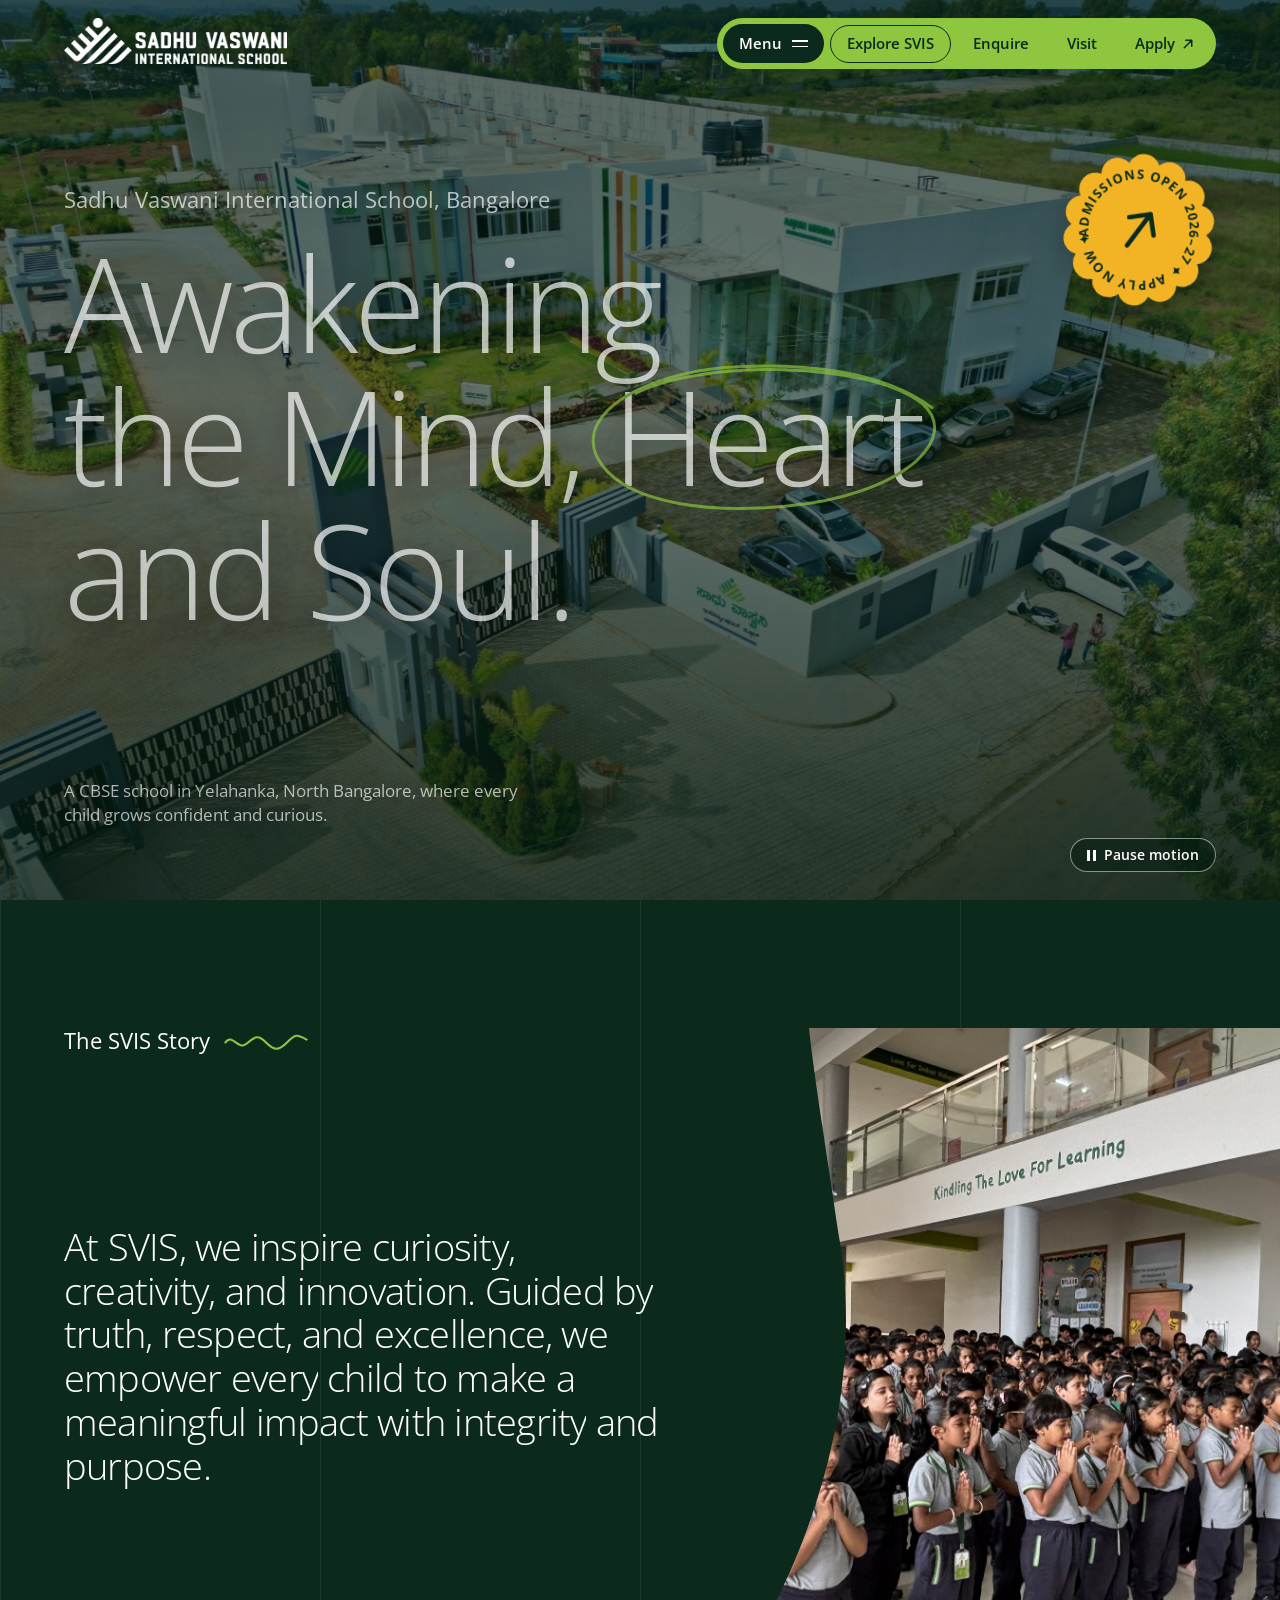
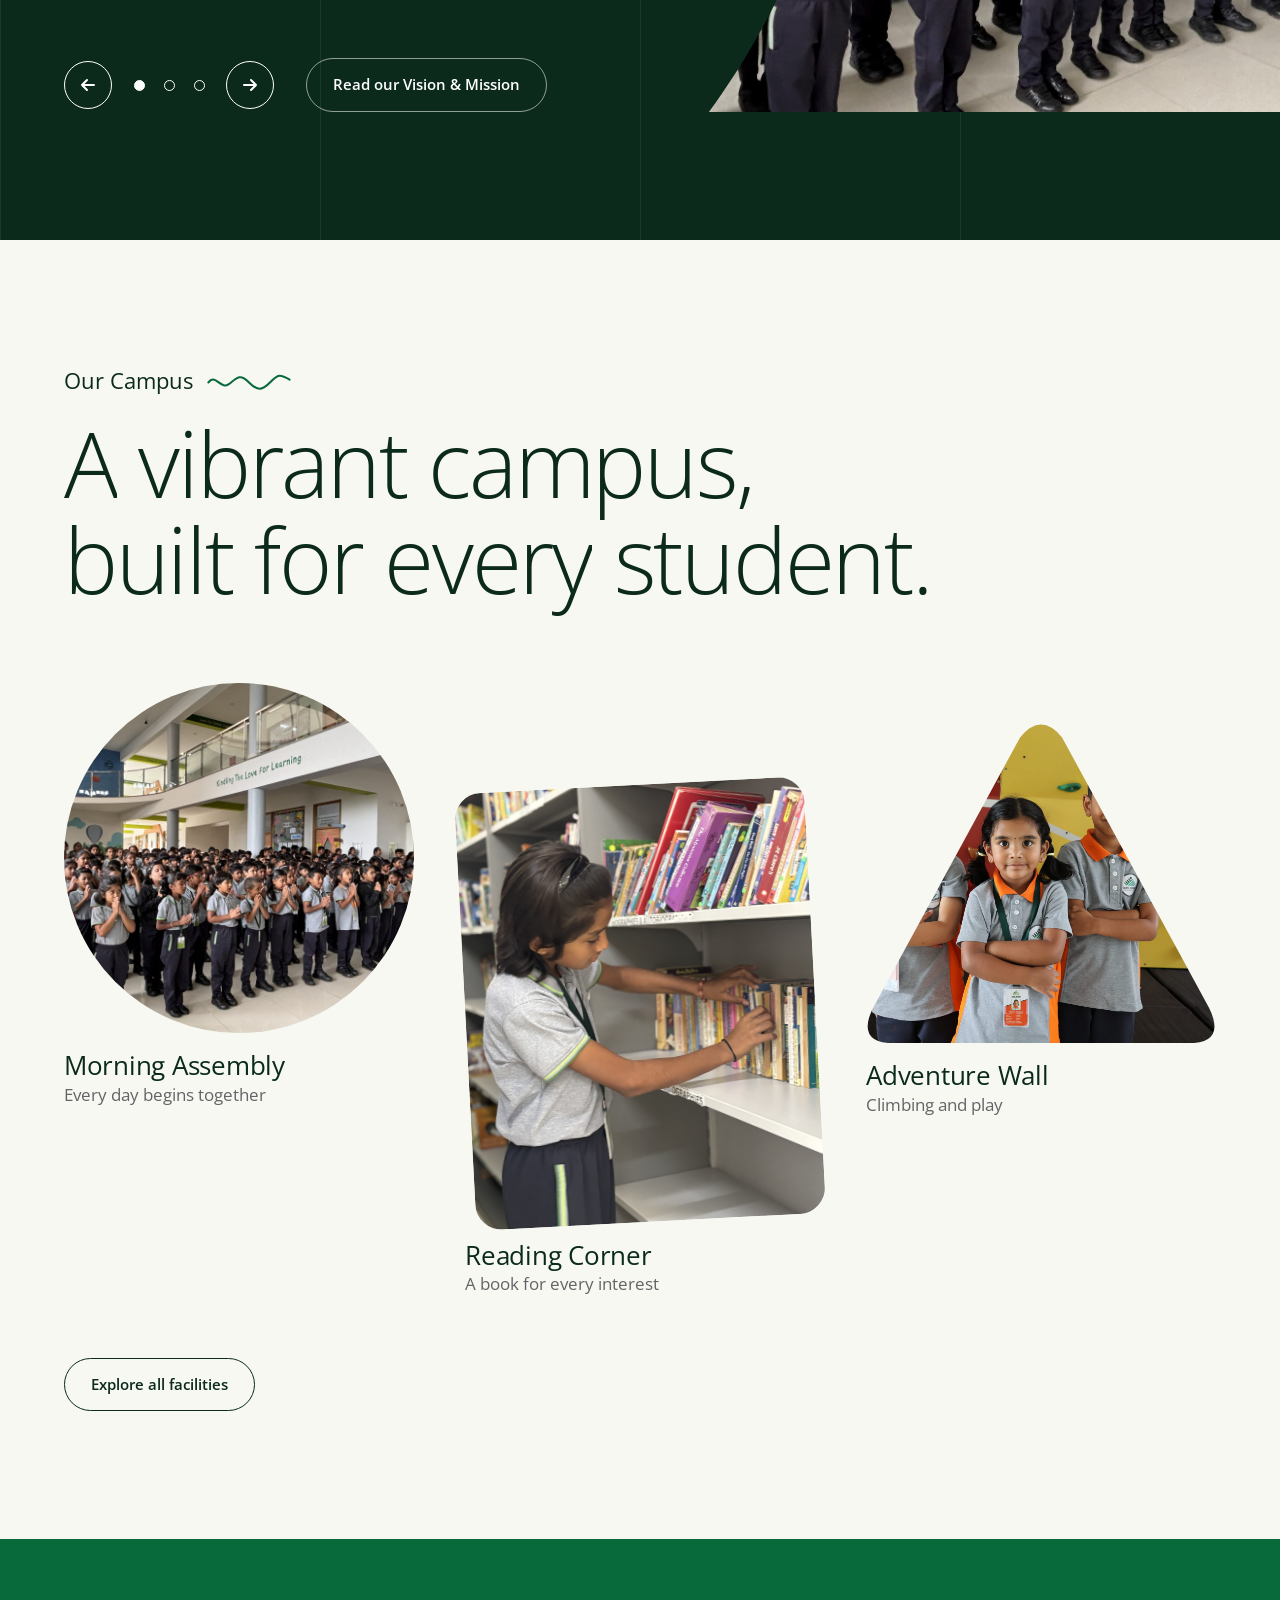
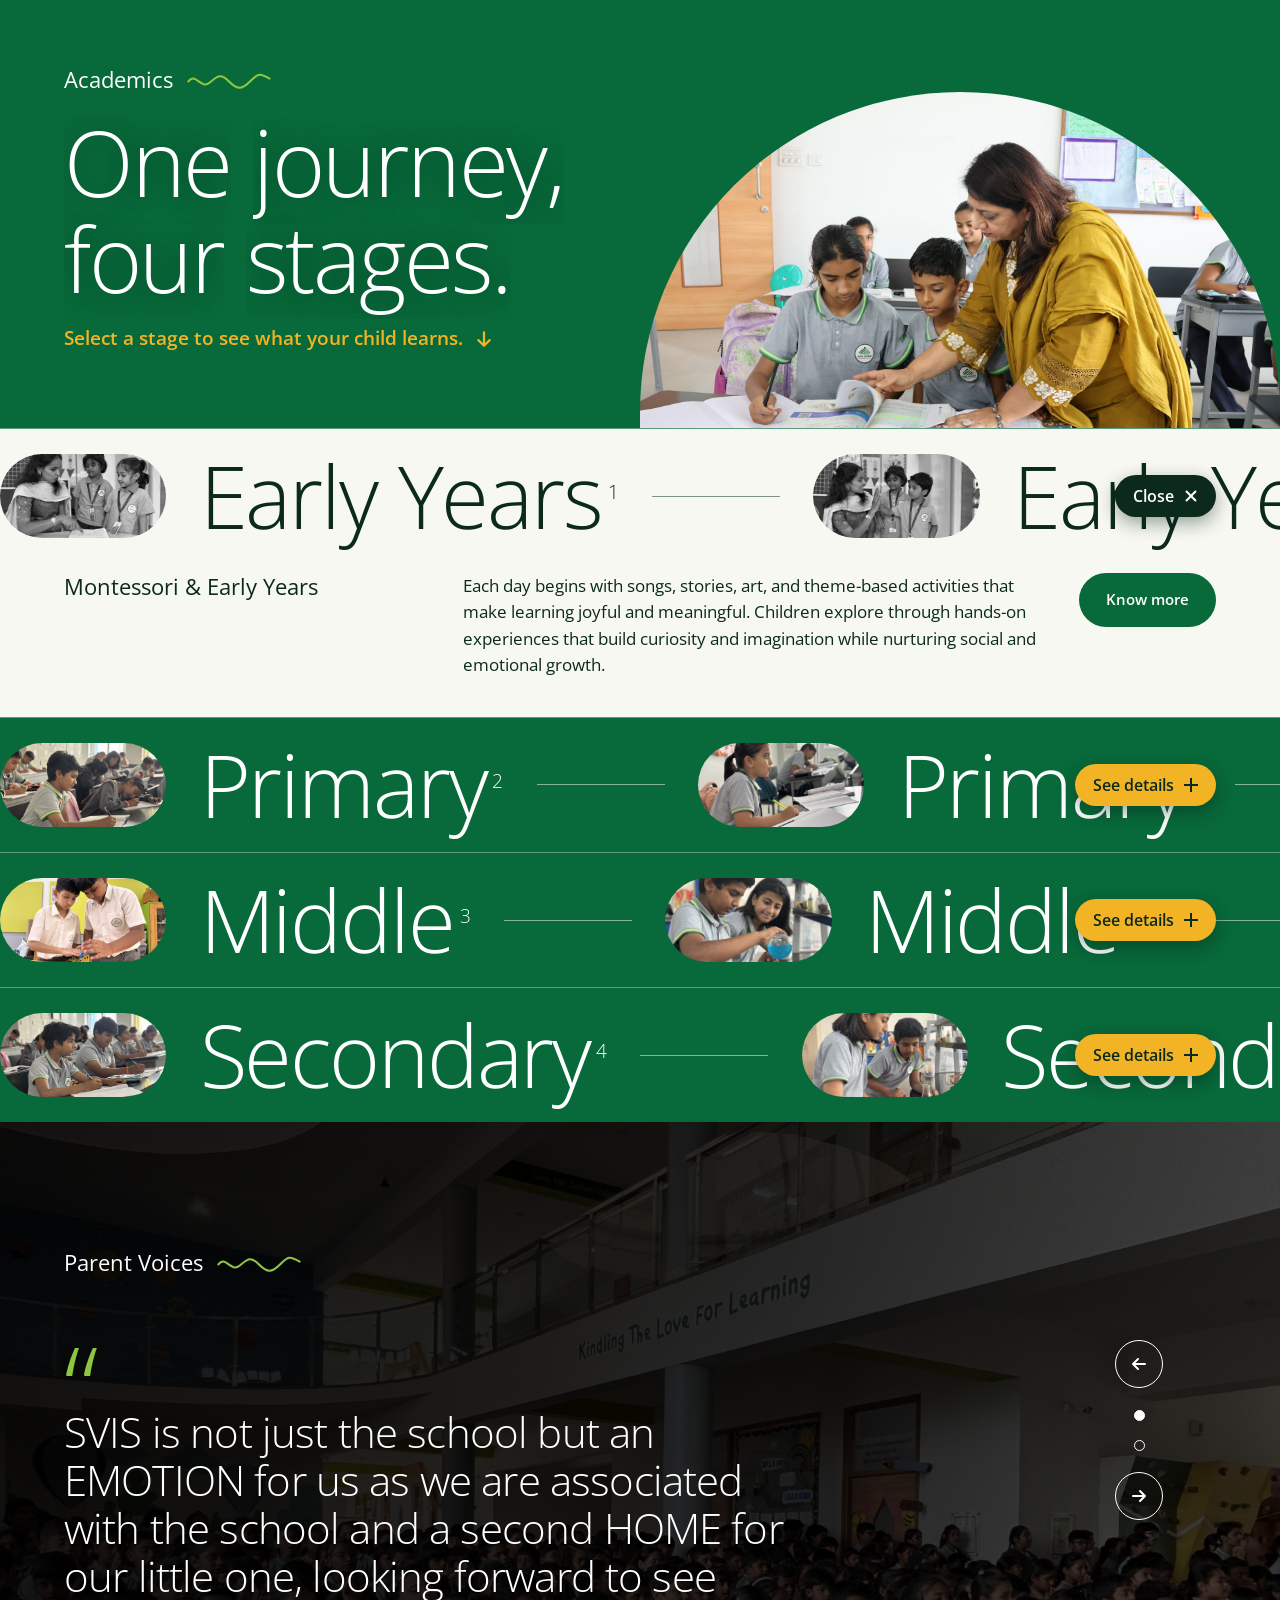
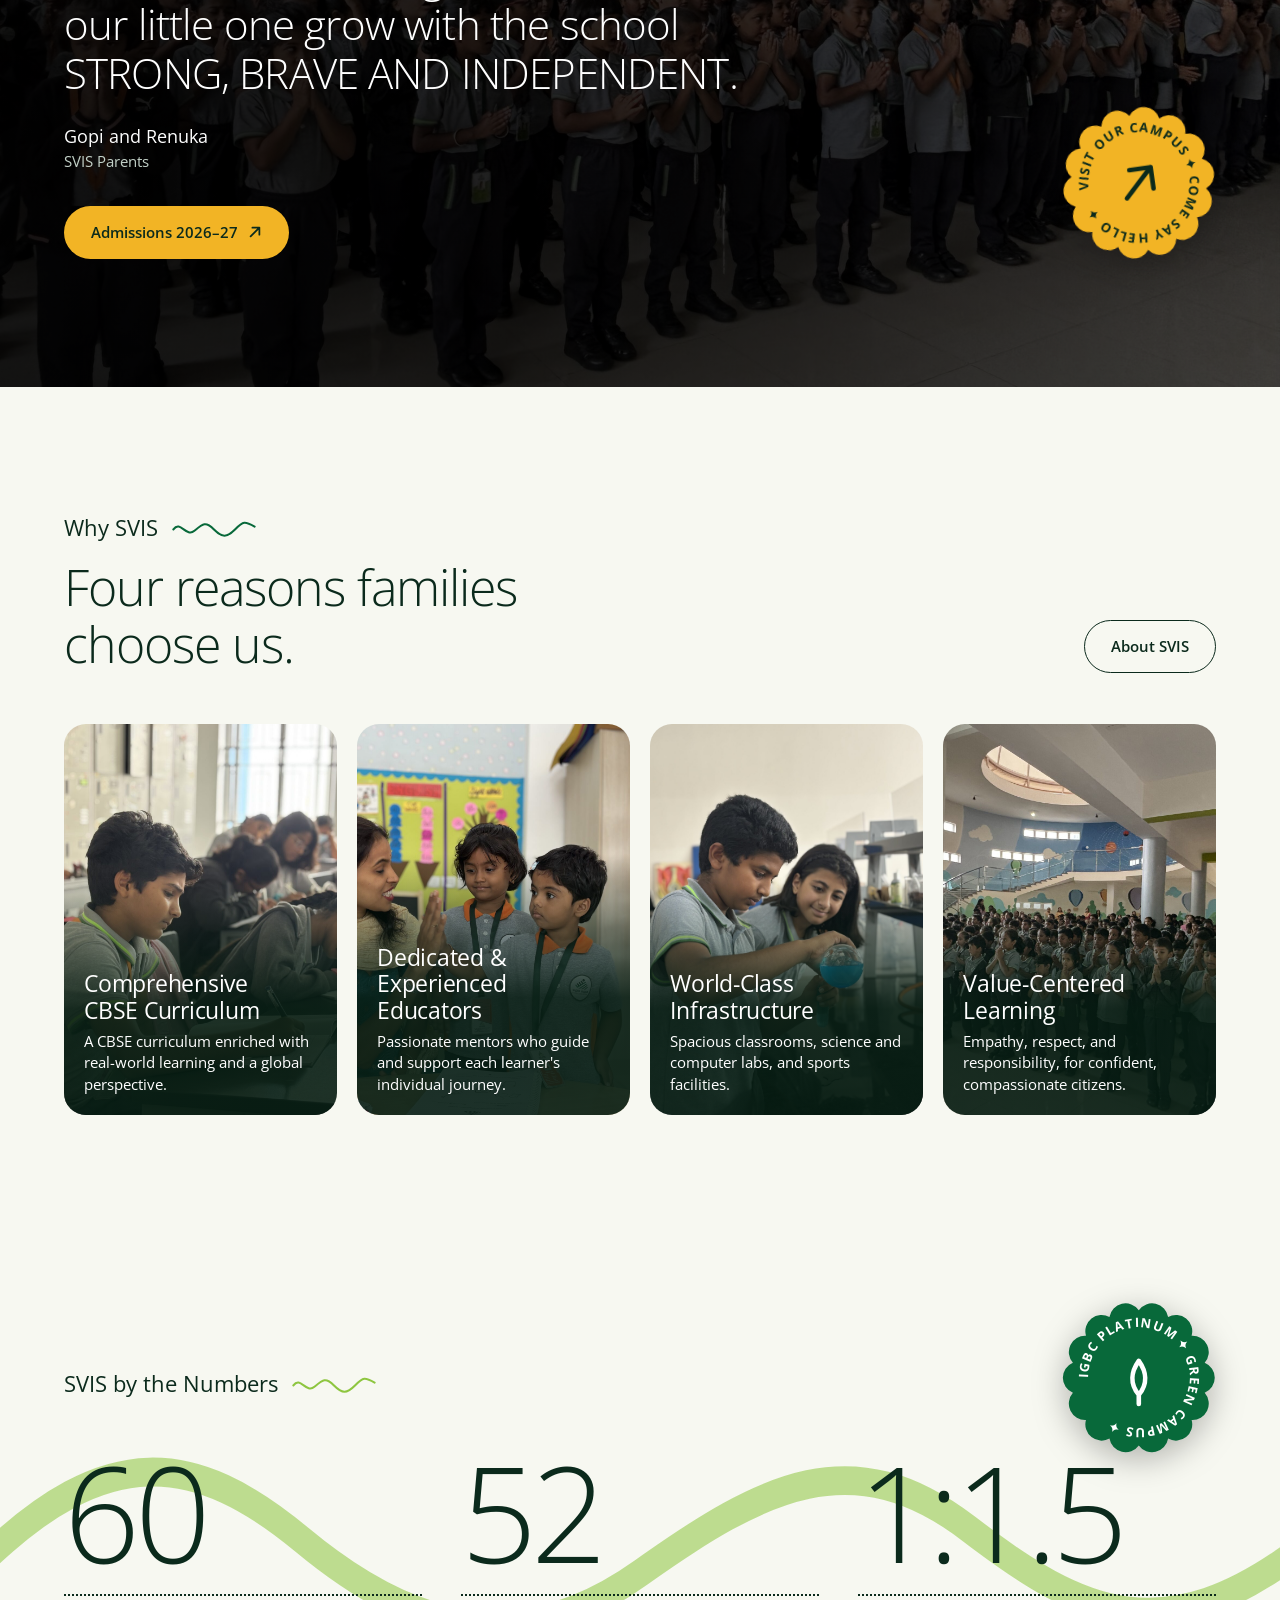
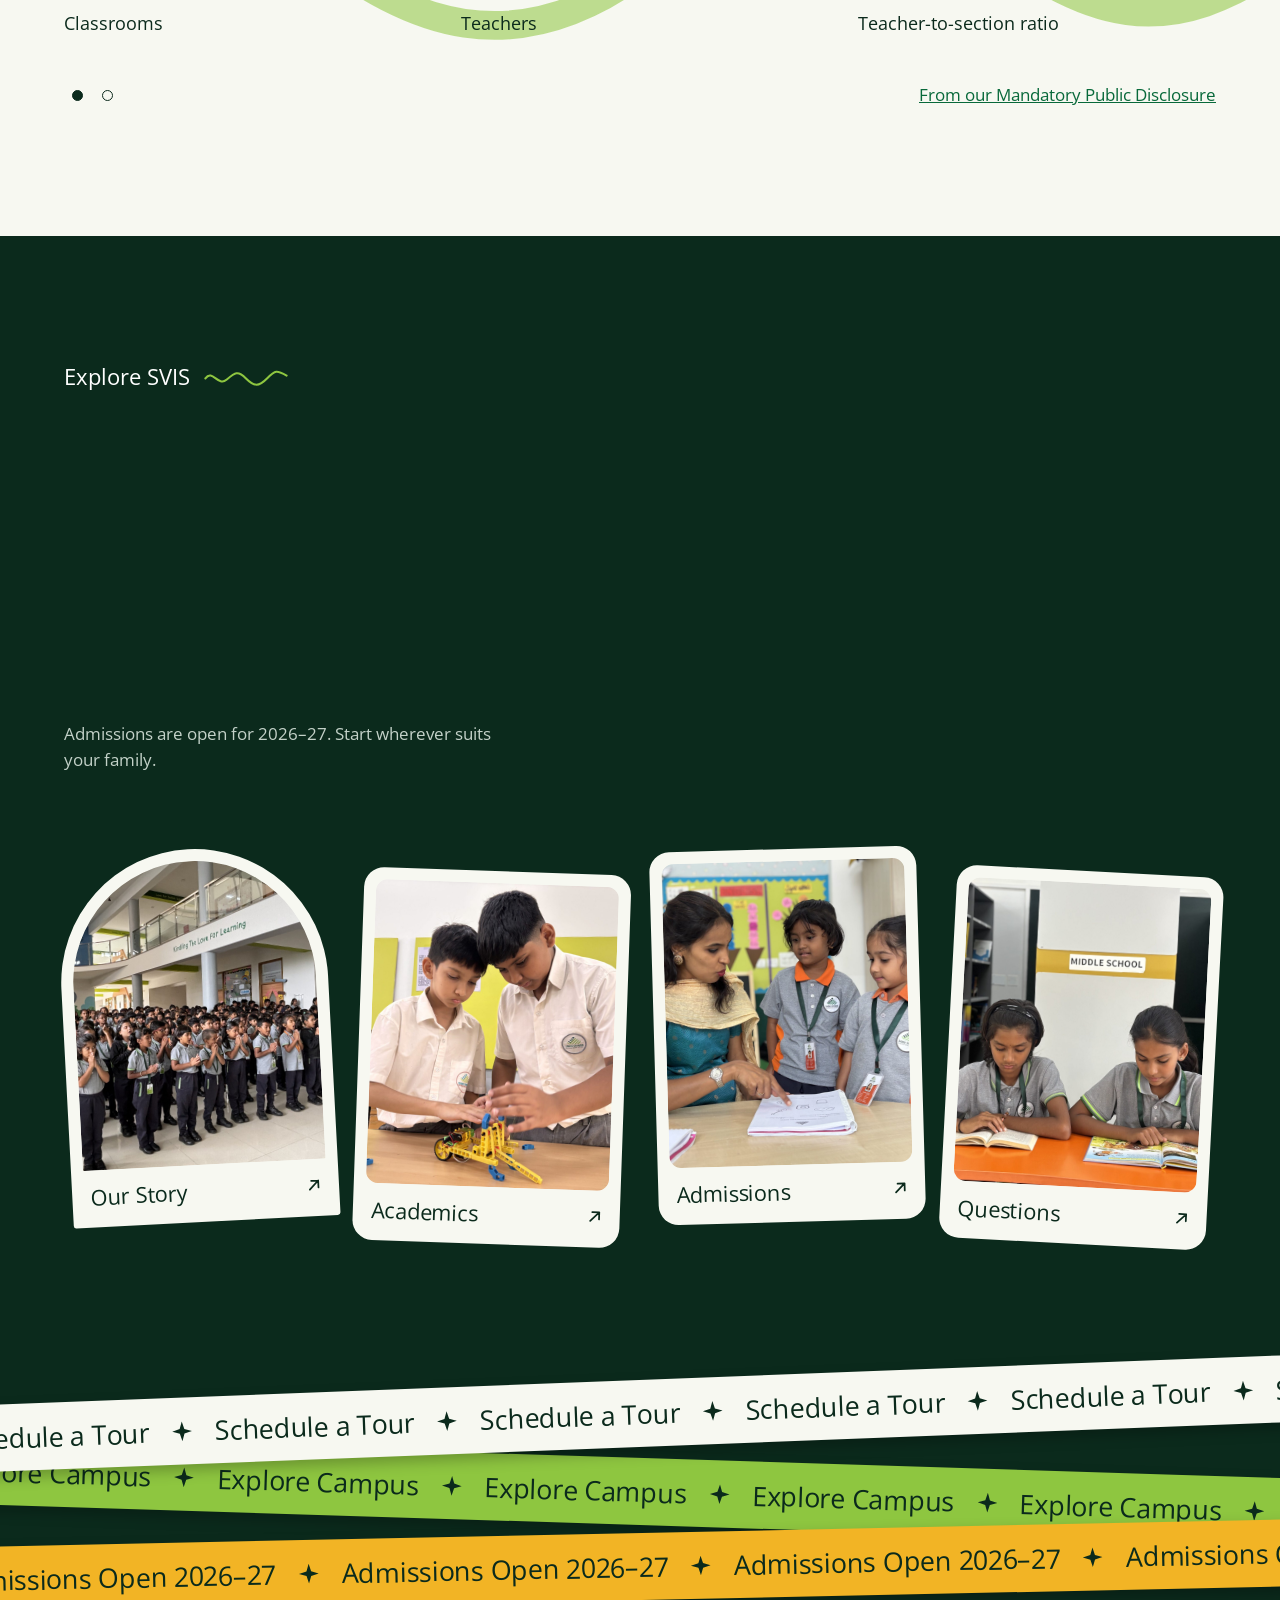
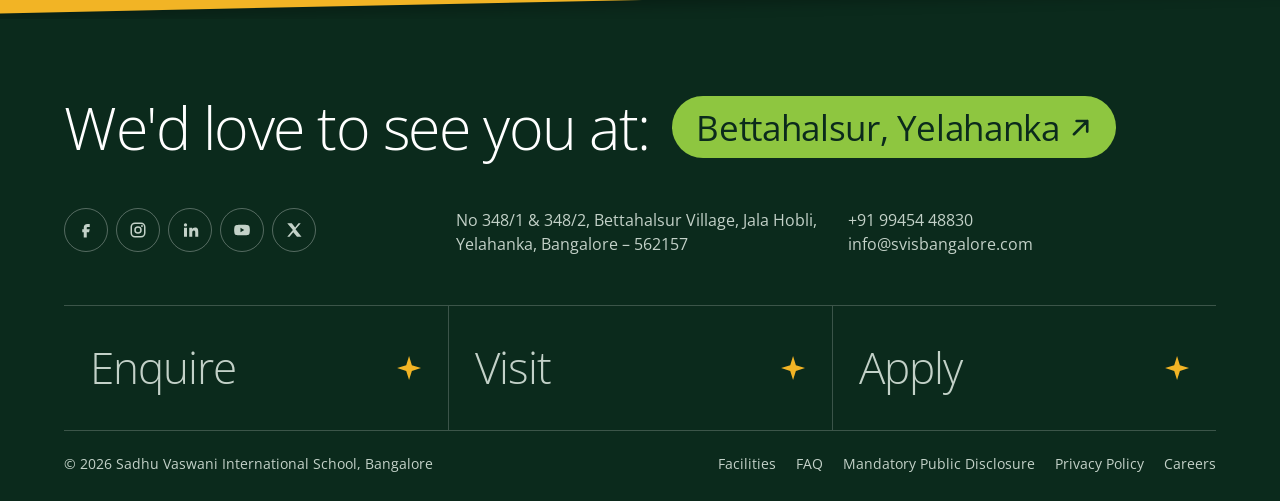
==== commit 783504f9: "Add Facilities page and link it across the site Add facilities.html covering learning spaces, arts a" ====
--- a/index.html
+++ b/index.html
@@ -142,6 +142,7 @@
           <li><a href="about.html"><b>About SVIS</b><span>Our story, values and leadership</span></a></li>
           <li><a href="#academics"><b>Academics</b><span>Early Years to Secondary, on the CBSE curriculum</span></a></li>
           <li><a href="#campus"><b>Campus</b><span>An IGBC Platinum green campus in Yelahanka</span></a></li>
+          <li><a href="facilities.html"><b>Facilities</b><span>Labs, library, sports, transport and daily care</span></a></li>
           <li><a href="admissions.html"><b>Admissions</b><span>Process, age criteria and documents for 2026–27</span></a></li>
           <li><a href="faq.html"><b>FAQ</b><span>Answers for parents</span></a></li>
         </ul>
@@ -226,7 +227,7 @@
         <figcaption><b>Adventure Wall</b><span>Climbing and play</span></figcaption>
       </figure>
     </div>
-    <a class="btn btn-line" href="https://svisbangalore.com/facilities/">Take a Virtual Tour</a>
+    <a class="btn btn-line" href="facilities.html">Explore all facilities</a>
   </div>
 </section>
 
@@ -325,7 +326,7 @@
         <img src="images/pre-primary-teacher.jpg" width="1920" height="1440" alt="An SVIS teacher sharing a warm high-five with two young Pre-Primary children." loading="lazy">
         <div><h3>Dedicated &amp; Experienced Educators</h3><p>Passionate mentors who guide and support each learner's individual journey.</p></div>
       </a>
-      <a class="why-card" href="#campus" data-reveal>
+      <a class="why-card" href="facilities.html" data-reveal>
         <img src="images/science-lab.jpg" width="1440" height="1920" alt="SVIS students examining a blue solution in a round-bottom flask during a science lab experiment." loading="lazy">
         <div><h3>World-Class Infrastructure</h3><p>Spacious classrooms, science and computer labs, and sports facilities.</p></div>
       </a>
@@ -341,7 +342,7 @@
 <section class="stats" id="numbers" data-slider="5000">
   <svg class="wave" viewBox="0 0 1440 300" preserveAspectRatio="none" aria-hidden="true"><path pathLength="1" d="M-20 170C120 60 220 70 340 150s240 110 380 30 240-120 370-40 220 110 370 20"/></svg>
   <div class="wrap">
-    <a class="sticker" href="https://svisbangalore.com/facilities/" aria-label="IGBC Platinum green campus. See our facilities.">
+    <a class="sticker" href="facilities.html#green-school" aria-label="IGBC Platinum green campus. See our facilities.">
       <svg viewBox="0 0 100 100" aria-hidden="true"><use class="sc" href="#scallop"/><g class="spin"><text><textPath href="#ringp">IGBC PLATINUM ✦ GREEN CAMPUS ✦</textPath></text></g><path class="glyph" d="M50 39c5 7 6 15 0 22-6-7-5-15 0-22Zm0 22v6"/></svg>
     </a>
     <h2 class="label" style="margin-bottom:clamp(28px,4vw,48px)">SVIS by the Numbers <svg aria-hidden="true"><use href="#squiggle"/></svg></h2>
@@ -409,6 +410,7 @@
     <div class="f-base">
       <span>© 2026 Sadhu Vaswani International School, Bangalore</span>
       <nav aria-label="Footer">
+        <a href="facilities.html">Facilities</a>
         <a href="faq.html">FAQ</a>
         <a href="https://svisbangalore.com/mandatory-public-disclosure/">Mandatory Public Disclosure</a>
         <a href="https://svisbangalore.com/privacy-policy/">Privacy Policy</a>
--- a/assets/svis.css
+++ b/assets/svis.css
@@ -132,7 +132,7 @@
   .m-side a{padding:0;display:inline;white-space:normal;font-weight:400;border-radius:0}
   .m-side a:hover{background:none;color:var(--lime)}
   .m-side svg{width:84px;height:18px;color:var(--lime);margin-top:auto}
-  @media(max-width:760px){.menu{grid-template-columns:1fr}.m-side img,.m-side svg{display:none}}
+  @media(max-width:760px){.menu{grid-template-columns:1fr}.m-side img,.m-side svg{display:none}.menu li a{padding:9px 0}}
 
   /* ============ HERO ============ */
   .vh{position:relative;height:100svh;min-height:600px;padding:0;overflow:hidden;background:var(--paper);color:var(--ink)}
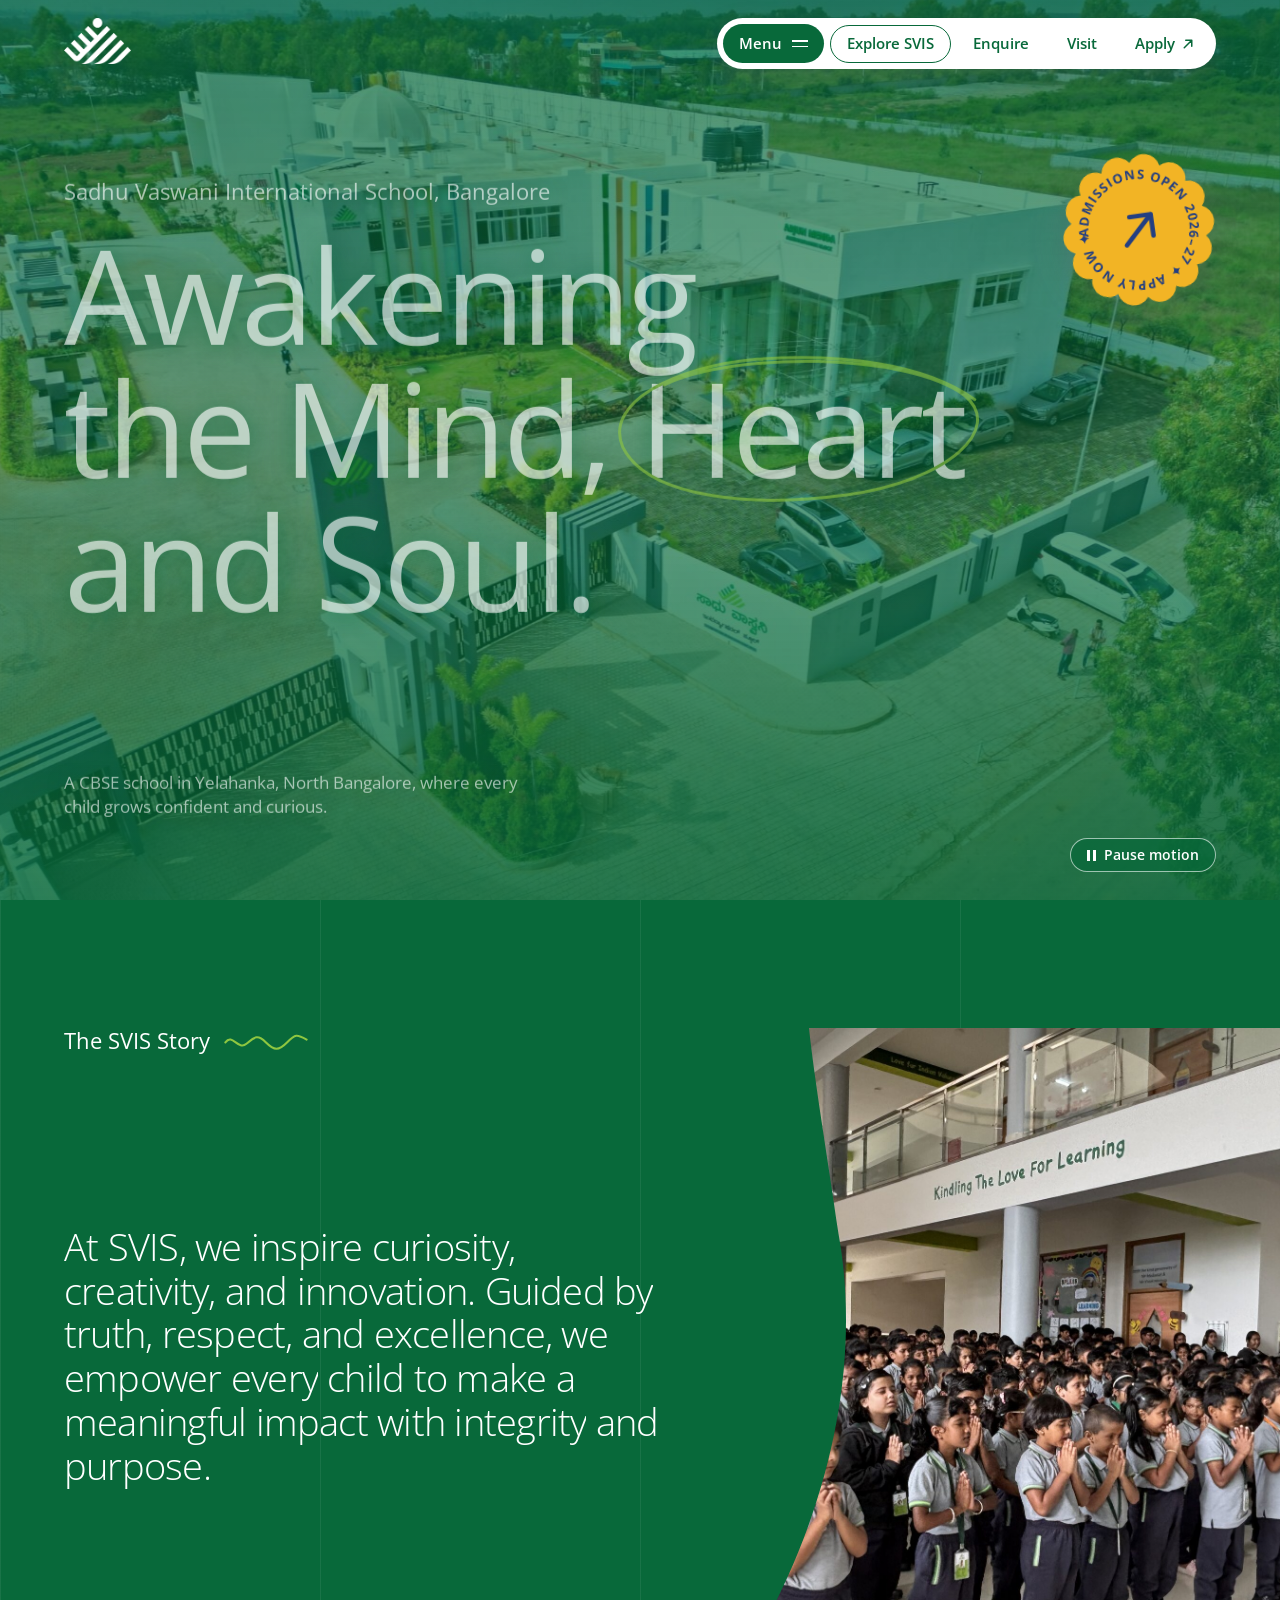
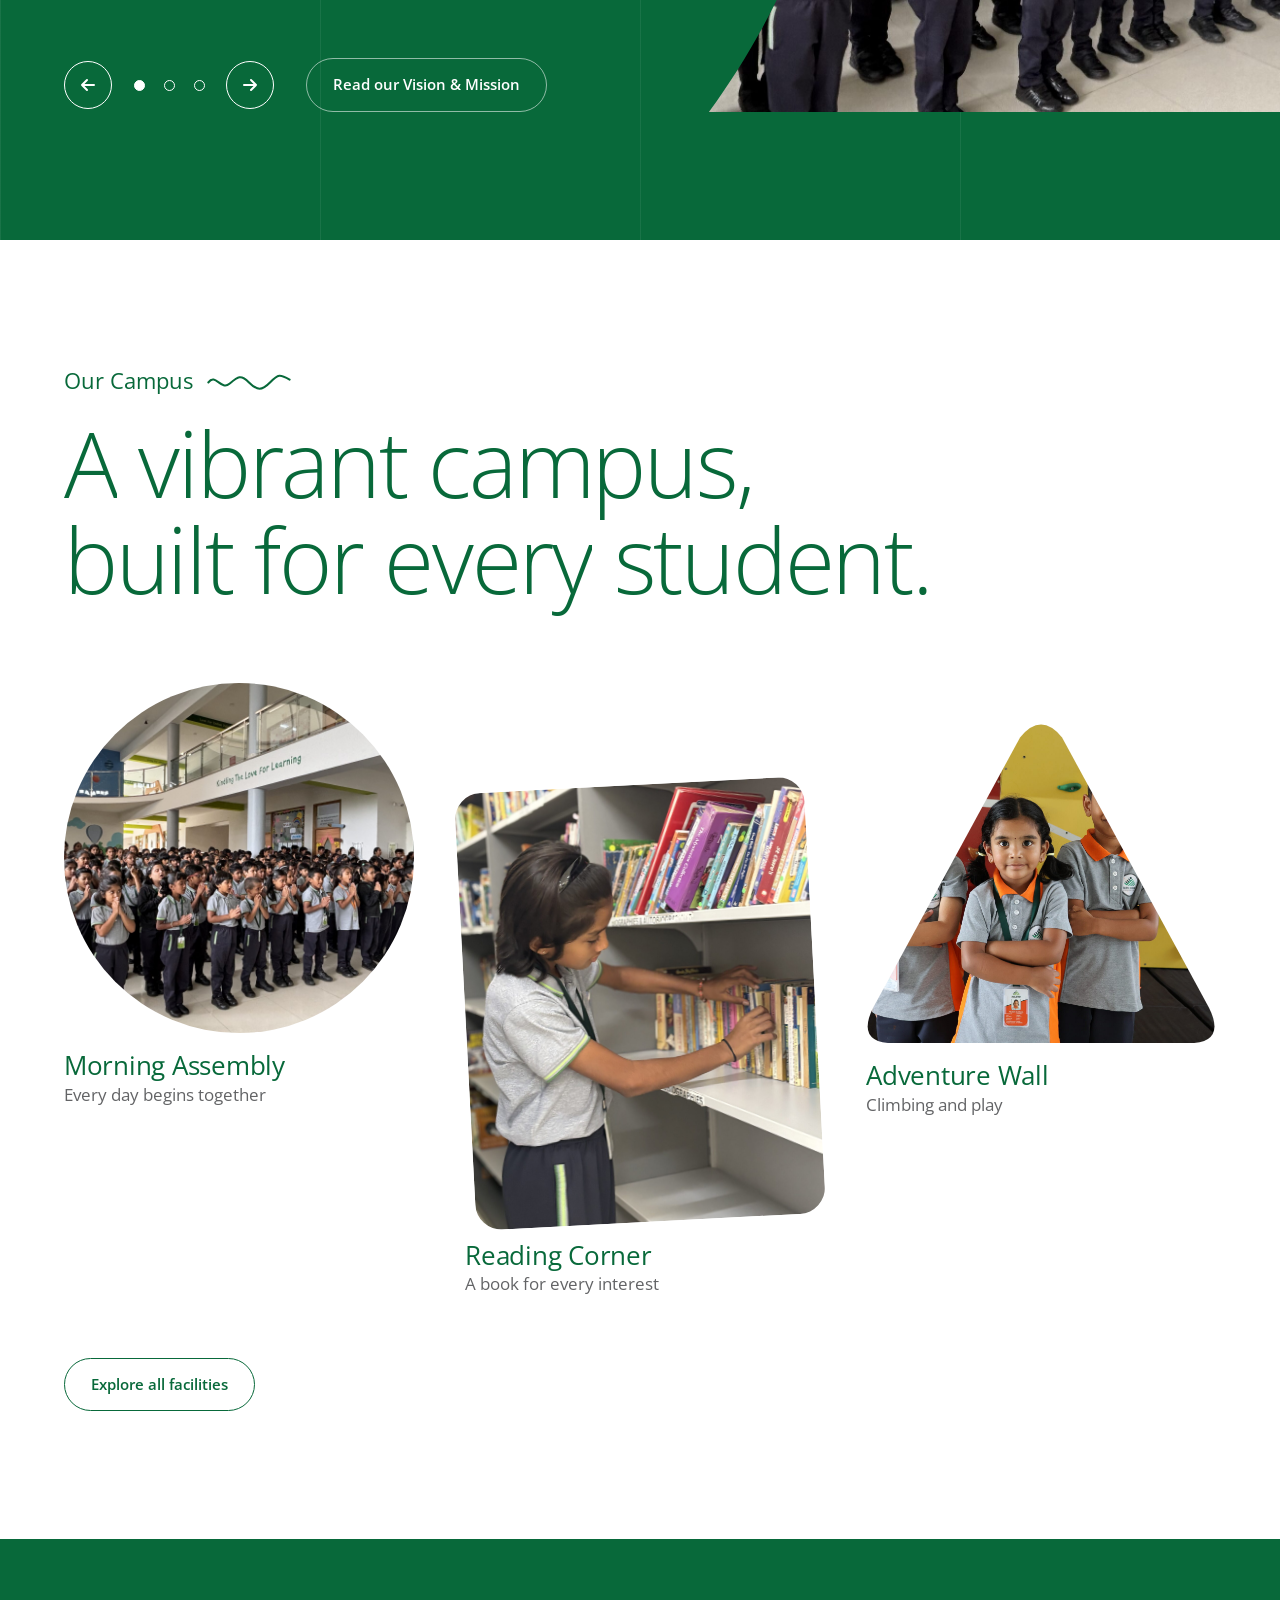
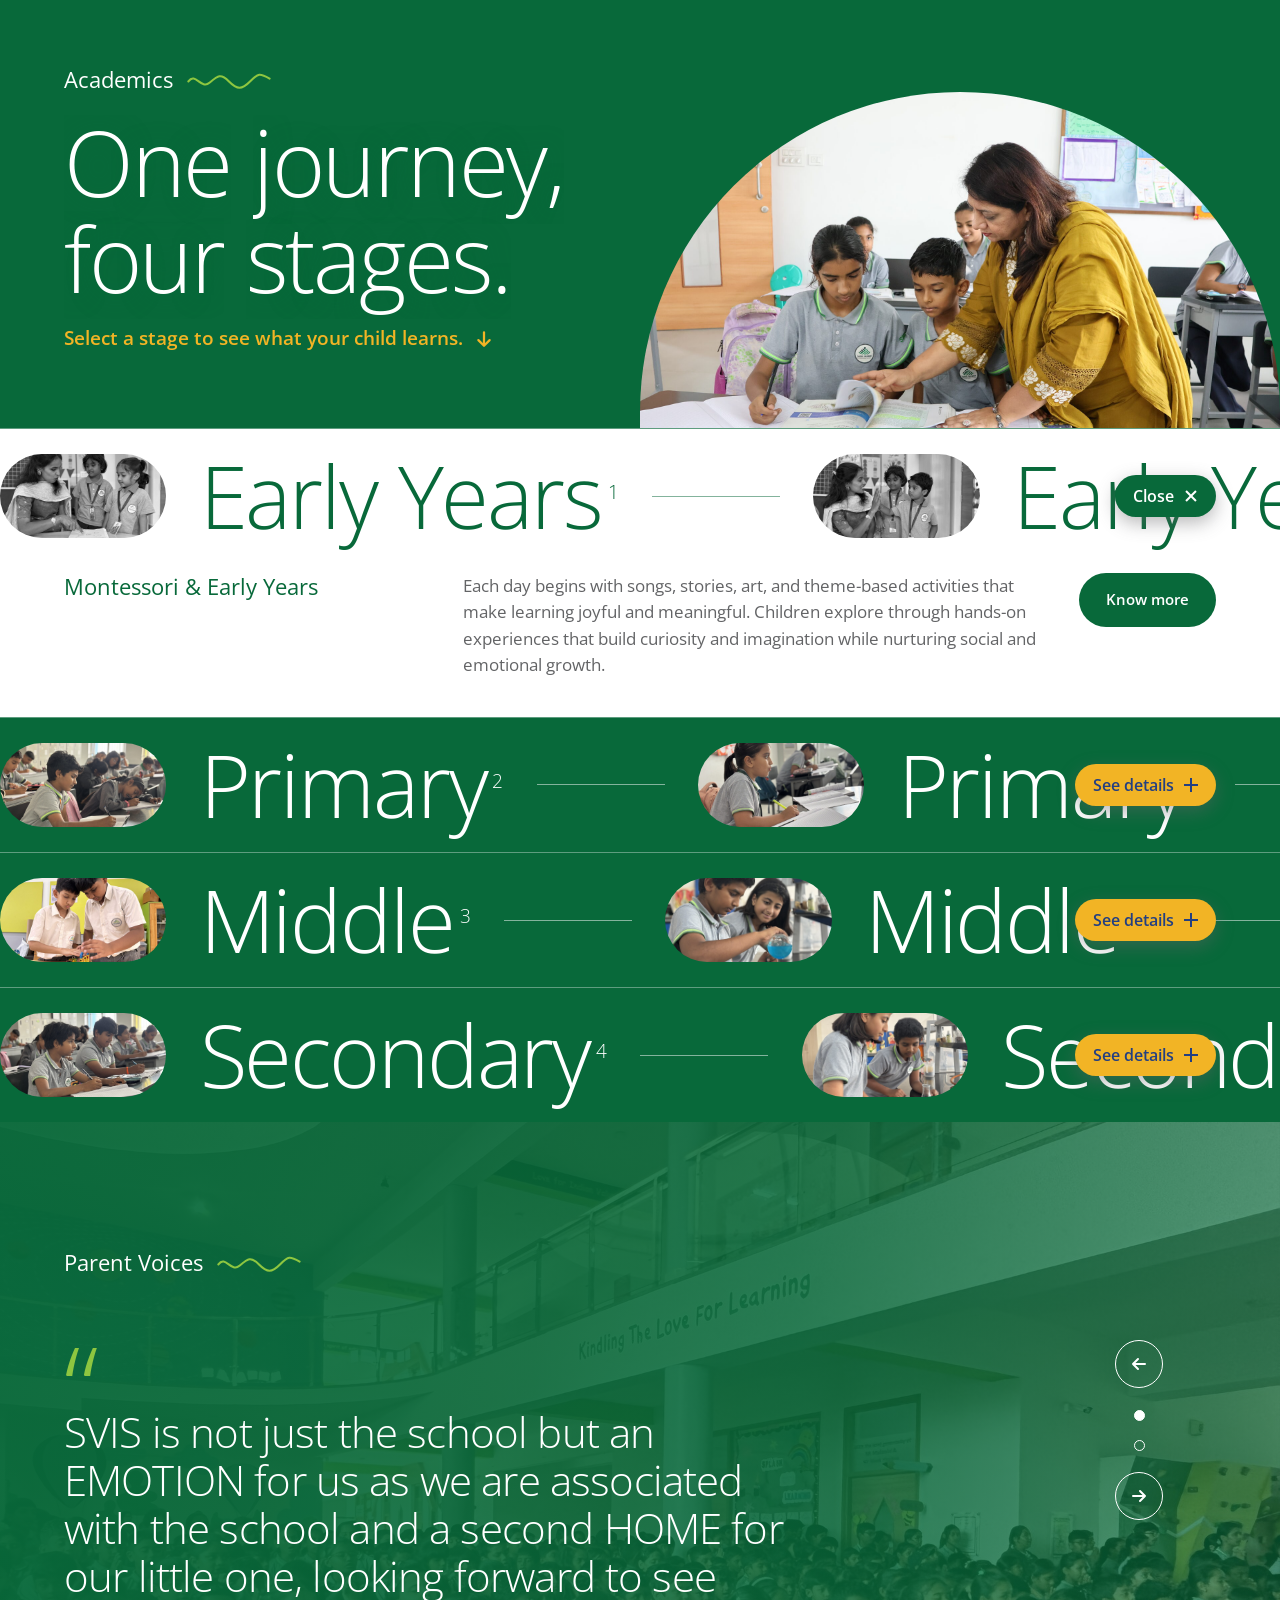
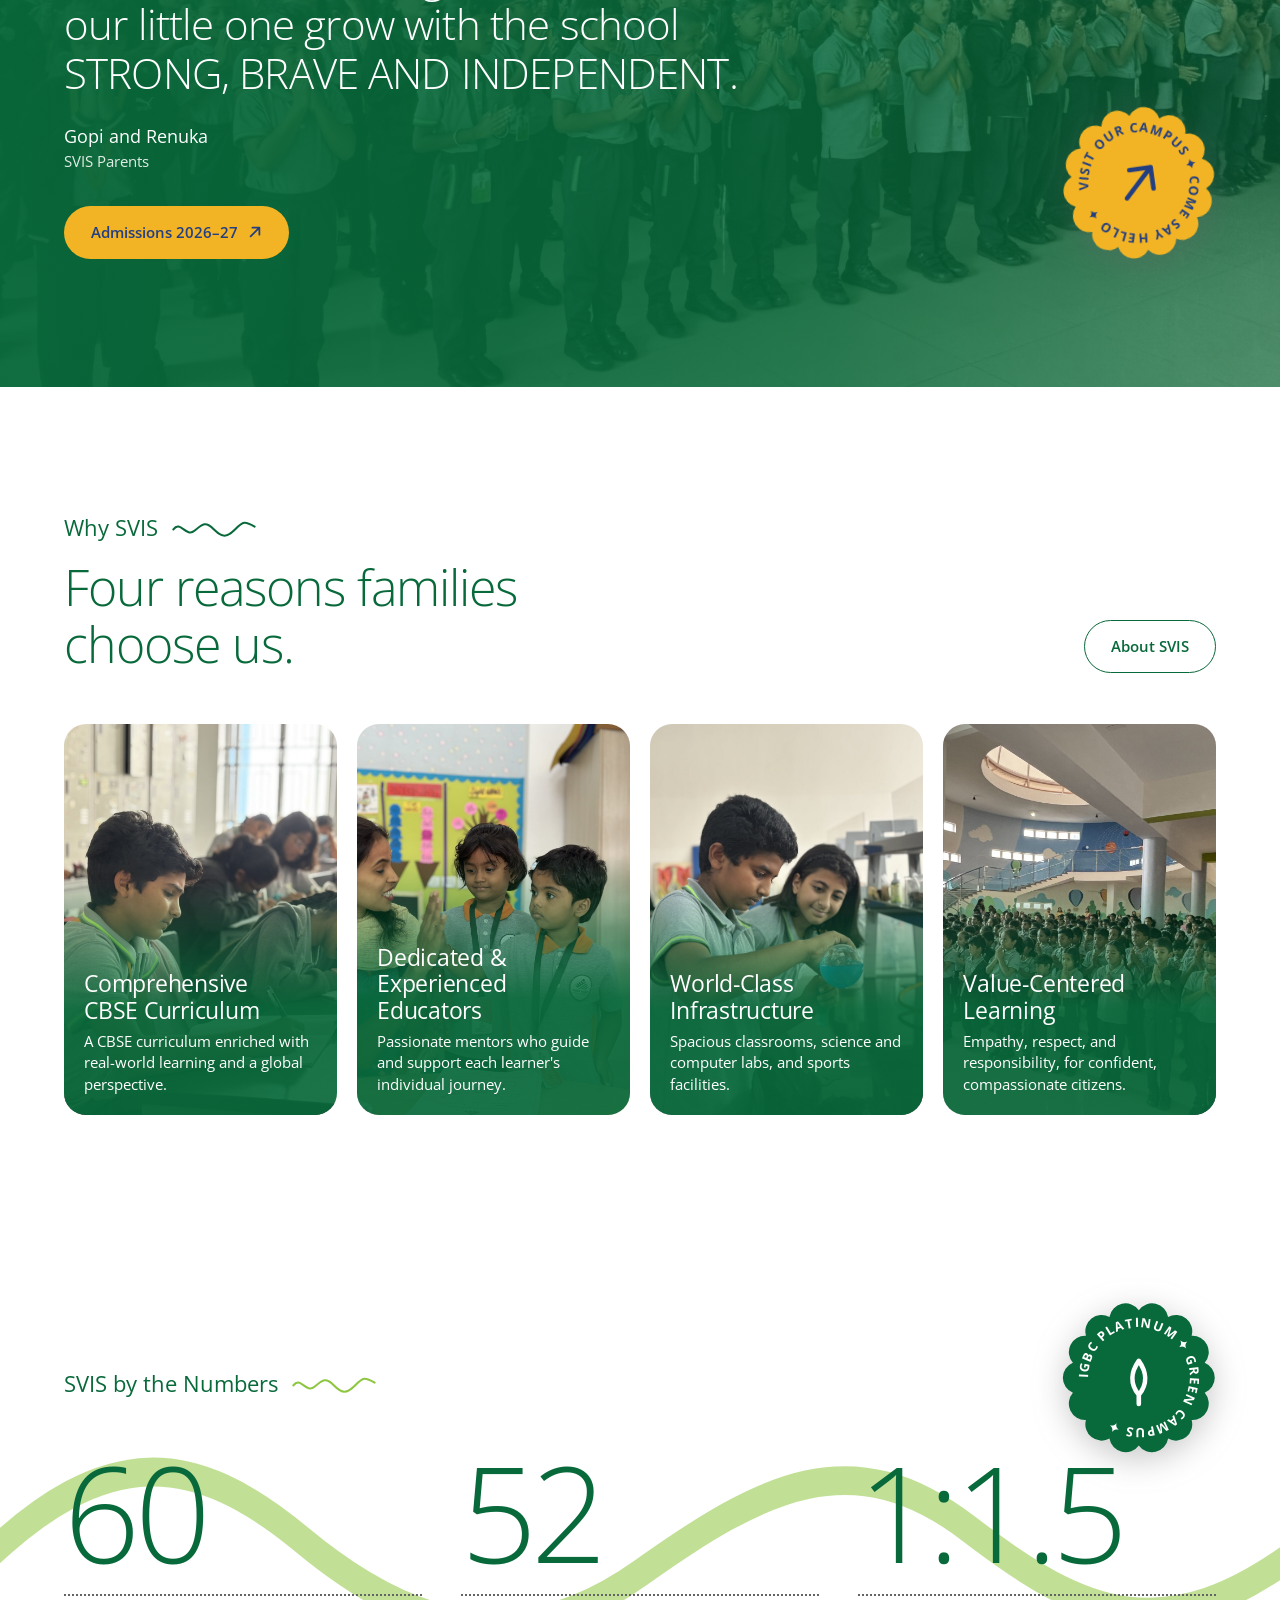
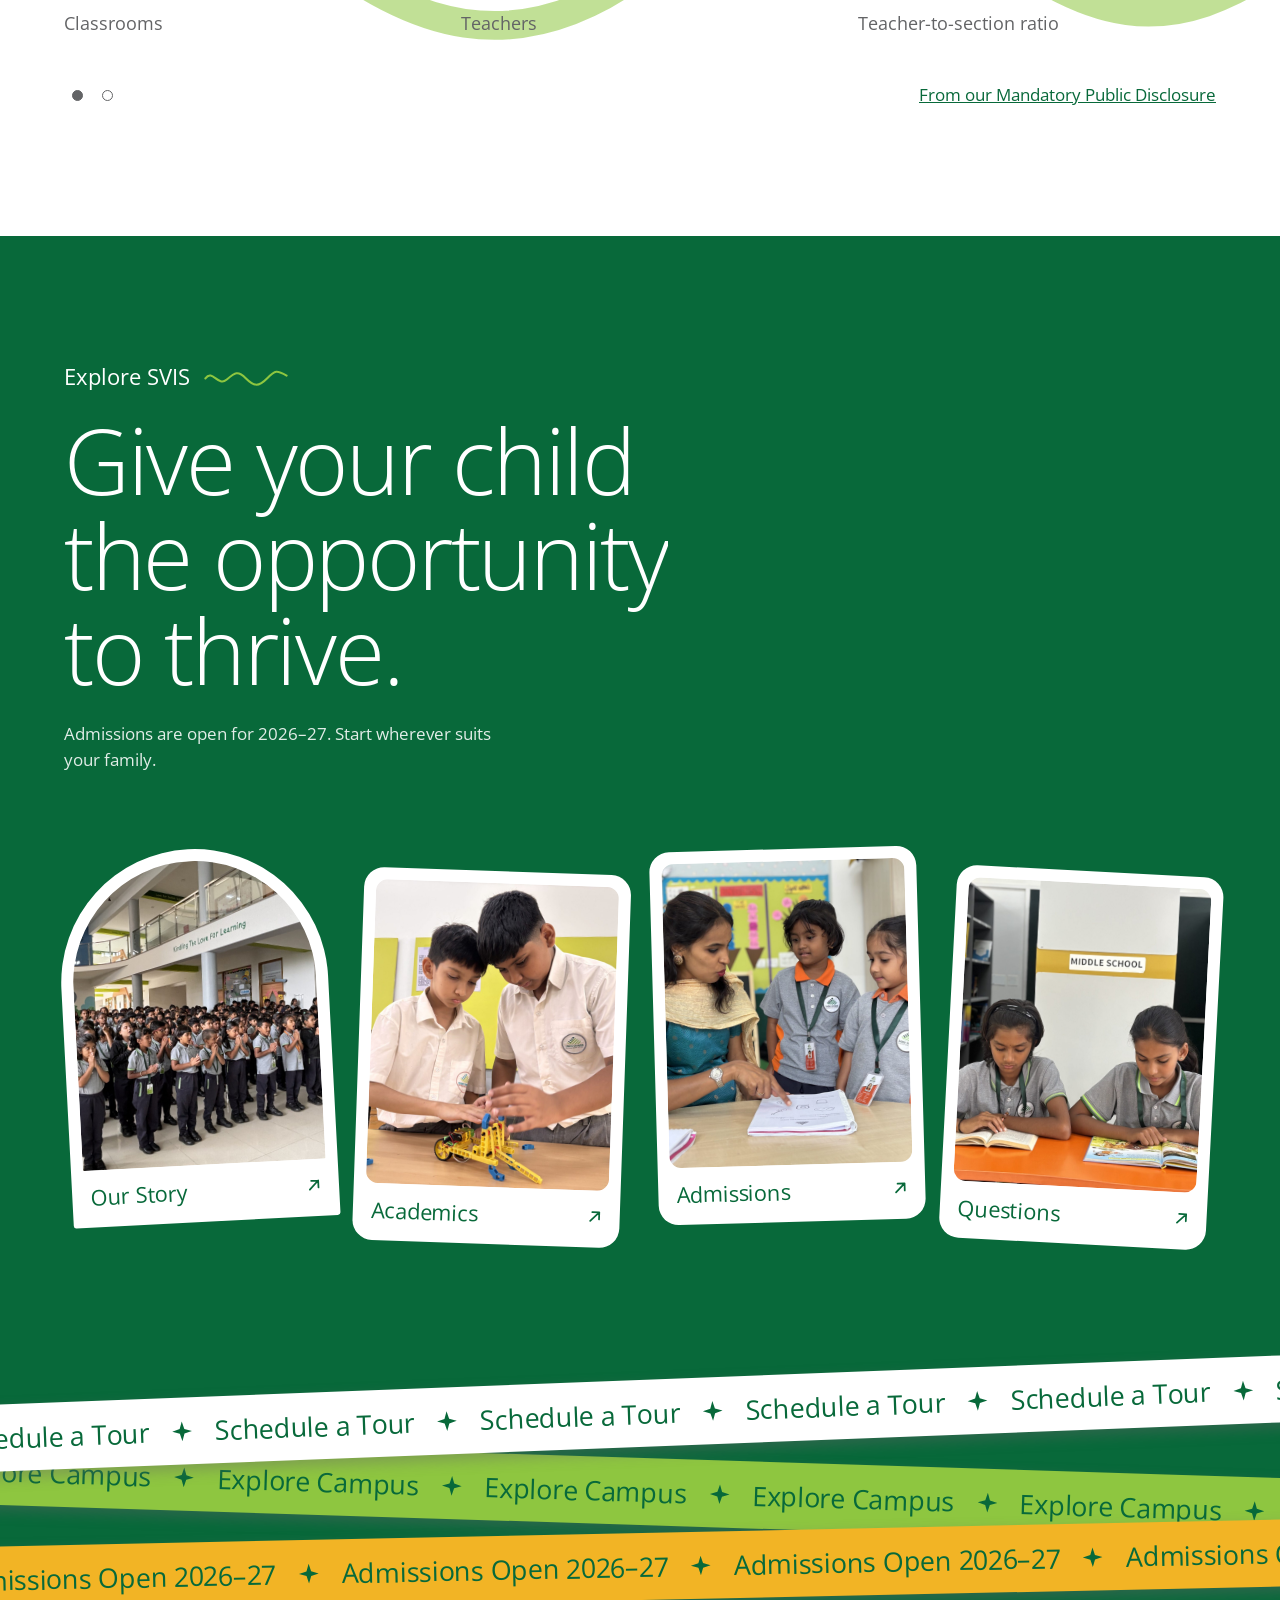
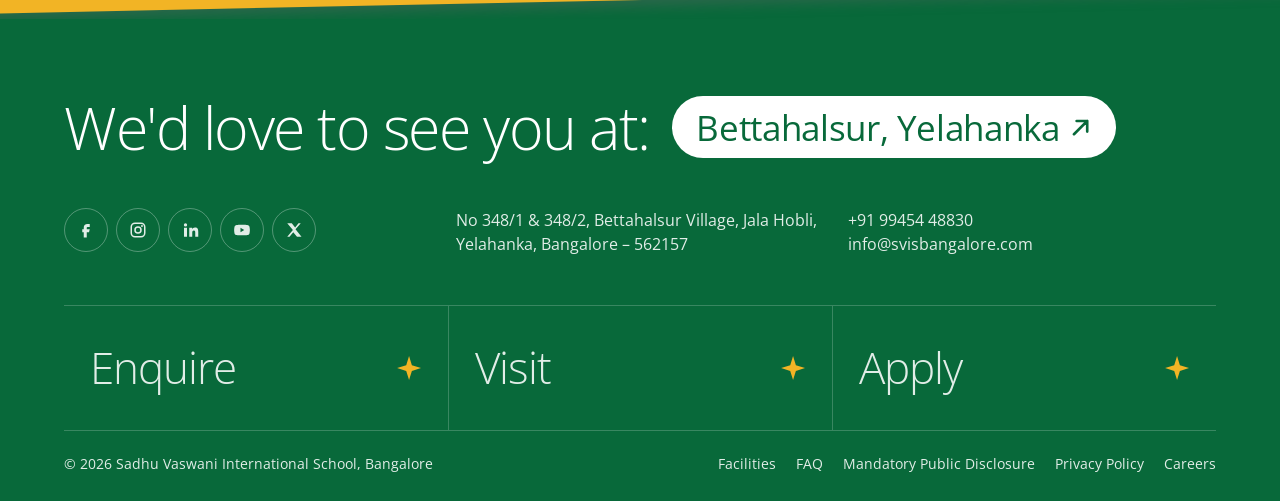
==== commit 4da6e7bf: "Use brand colours only and remove hero scroll pointer Replace the dark ink green, black overlays and" ====
--- a/index.html
+++ b/index.html
@@ -175,7 +175,6 @@
   <a class="sticker" href="admissions.html" aria-label="Admissions open 2026–27. Go to admissions.">
     <svg viewBox="0 0 100 100" aria-hidden="true"><use class="sc" href="#scallop"/><g class="spin"><text><textPath href="#ringp">ADMISSIONS OPEN 2026–27 ✦ APPLY NOW ✦</textPath></text></g><path class="glyph" d="M41 59 59 41M45 41h14v14"/></svg>
   </a>
-  <a class="vh-cue" href="#story">Scroll down</a>
   <button class="vh-pause" type="button" aria-pressed="false"><i></i><span>Pause motion</span></button>
 </section>
 
--- a/assets/svis.css
+++ b/assets/svis.css
@@ -1,11 +1,11 @@
   /* ============ TOKENS ============ */
   :root{
-    --ink:#0B2A1C; --brand:#08693A; --brand-deep:#054D29;
-    --paper:#F7F8F1; --card:#FFFFFF; --line:rgba(11,42,28,.16);
-    --lime:#8EC640; --leaf:#8EC640; --gold:#F2B425; --gold-deep:#C98F12; --sky:#DCE5DE;
-    --text:#0B2A1C; --muted:#636466; --eyebrow:#08693A;
-    --navy:#0B2A1C; --navy-2:#0B2A1C; --navy-3:#0B2A1C;
-    --on-navy:#FFFFFF; --on-navy-muted:#C3D1C8;
+    /* brand kit only: primary #08693A #8EC640, secondary #636466 #8a220d, tertiary #f2b425 #233f82, plus white */
+    --brand:#08693A; --lime:#8EC640; --leaf:#8EC640; --grey:#636466; --maroon:#8a220d; --gold:#F2B425; --gold-deep:#F2B425; --blue:#233f82;
+    --paper:#FFFFFF; --card:#FFFFFF; --line:rgba(99,100,102,.25);
+    --text:#636466; --muted:#636466; --eyebrow:#08693A; --heading:#08693A;
+    --navy:#08693A; --navy-2:#08693A; --navy-3:#08693A;
+    --on-navy:#FFFFFF; --on-navy-muted:rgba(255,255,255,.88);
     --disp:"Open Sans",-apple-system,"Segoe UI",sans-serif;
     --body:"Open Sans",-apple-system,"Segoe UI",sans-serif;
     --gutter:clamp(20px,5vw,70px);
@@ -20,11 +20,13 @@
   a{color:inherit}
   h1,h2,h3{font-family:var(--disp);font-weight:300;letter-spacing:-.025em;text-wrap:balance}
   h1 em,h2 em,blockquote em{font-style:normal}
-  ::selection{background:var(--gold);color:var(--ink)}
+  h1,h2,h3,h4,.display,.d3,.label{color:var(--heading)}
+  .on-navy,.story,.skills,.voices,.guide,.vh-reveal,.why-card,.page-hero,.quote-band,footer.site{--heading:#fff}
+  ::selection{background:var(--gold);color:var(--blue)}
   :focus-visible{outline:3px solid var(--gold);outline-offset:3px}
   section{padding-block:clamp(72px,10vw,130px)}
   .sprite{position:absolute;width:0;height:0;overflow:hidden}
-  .skip-link{position:fixed;top:-60px;left:16px;z-index:300;background:var(--gold);color:var(--ink);padding:10px 16px;border-radius:999px;text-decoration:none}
+  .skip-link{position:fixed;top:-60px;left:16px;z-index:300;background:var(--gold);color:var(--blue);padding:10px 16px;border-radius:999px;text-decoration:none}
   .skip-link:focus{top:12px}
 
   .wrap{max-width:1500px;margin-inline:auto;padding-inline:var(--gutter)}
@@ -33,7 +35,7 @@
   .sh-h .hl{color:var(--brand)}
   .on-navy .sh-h .hl{color:var(--lime)}
   .section-sub{color:var(--muted);margin-top:18px;max-width:52ch;line-height:1.7}
-  .on-navy{background:var(--ink);color:var(--on-navy)}
+  .on-navy{background:var(--brand);color:var(--on-navy)}
   .on-navy .section-sub{color:var(--on-navy-muted)}
   @media(max-width:860px){.sh{grid-template-columns:1fr;gap:18px}}
 
@@ -51,13 +53,13 @@
   .btn:active{transform:scale(.98)}
   .btn svg{width:14px;height:14px}
   .btn-primary{background:var(--brand);color:#fff}
-  .btn-primary:hover{background:var(--brand-deep)}
-  .btn-gold{background:var(--gold);color:var(--ink)}
+  .btn-primary:hover{background:#fff;color:var(--brand);border-color:var(--brand)}
+  .btn-gold{background:var(--gold);color:var(--blue)}
   .btn-gold:hover{background:var(--lime)}
   .btn-ghost{border-color:rgba(255,255,255,.55);color:var(--on-navy)}
-  .btn-ghost:hover{background:#fff;color:var(--ink)}
-  .btn-line{border-color:var(--text);color:var(--text)}
-  .btn-line:hover{background:var(--text);color:var(--paper)}
+  .btn-ghost:hover{background:#fff;color:var(--brand)}
+  .btn-line{border-color:var(--brand);color:var(--brand)}
+  .btn-line:hover{background:var(--brand);color:#fff}
   .p-kicker{border-radius:999px}
 
   /* reveal, only hides content once JS has confirmed it can show it again */
@@ -65,12 +67,12 @@
   .js [data-reveal].in{opacity:1;transform:none}
 
   /* sticker: scalloped badge with a rotating text ring */
-  .sticker{display:block;width:clamp(112px,12vw,164px);aspect-ratio:1;transition:transform .4s var(--ease);filter:drop-shadow(0 8px 16px rgba(0,0,0,.28));text-decoration:none;transform:rotate(-8deg)}
+  .sticker{display:block;width:clamp(112px,12vw,164px);aspect-ratio:1;transition:transform .4s var(--ease);filter:drop-shadow(0 8px 16px rgba(99,100,102,.35));text-decoration:none;transform:rotate(-8deg)}
   .sticker:hover{transform:rotate(4deg) scale(1.05)}
   .sticker svg{display:block;width:100%;height:100%;overflow:visible}
   .sticker .sc{fill:var(--gold)}
-  .sticker text{font:700 8.4px var(--body);letter-spacing:.09em;fill:var(--ink)}
-  .sticker .glyph{fill:none;stroke:var(--ink);stroke-width:3;stroke-linecap:round;stroke-linejoin:round}
+  .sticker text{font:700 8.4px var(--body);letter-spacing:.09em;fill:var(--blue)}
+  .sticker .glyph{fill:none;stroke:var(--blue);stroke-width:3;stroke-linecap:round;stroke-linejoin:round}
   .spin{transform-origin:50px 50px;animation:spin 22s linear infinite}
   @keyframes spin{to{transform:rotate(360deg)}}
   @keyframes slide{to{transform:translateX(-50%)}}
@@ -81,7 +83,7 @@
   .sl-nav button{background:none;border:0;color:inherit;cursor:pointer}
   .sl-arrow{width:48px;height:48px;border-radius:50%;border:1.5px solid currentColor!important;display:grid;place-items:center;transition:background .25s,color .25s}
   .sl-arrow svg{width:16px;height:16px}
-  .sl-arrow:hover{background:var(--lime);border-color:var(--lime)!important;color:var(--ink)}
+  .sl-arrow:hover{background:#fff;border-color:#fff!important;color:var(--brand)}
   [data-dots]{display:flex;gap:4px}
   [data-dots] button{width:26px;height:26px;display:grid;place-items:center}
   [data-dots] button::after{content:"";width:9px;height:9px;border-radius:50%;border:1.5px solid currentColor;transition:background .25s}
@@ -102,23 +104,23 @@
   .logo .lg-w{position:absolute;inset:0;opacity:0}
   header.site.on-dark .logo .lg-w{opacity:1}
   header.site.on-dark .logo .lg-c{opacity:0}
-  .bar{position:relative;display:flex;align-items:center;gap:6px;background:var(--lime);color:var(--ink);padding:6px;border-radius:999px;box-shadow:0 10px 26px rgba(11,42,28,.18)}
+  .bar{position:relative;display:flex;align-items:center;gap:6px;background:#fff;color:var(--brand);padding:6px;border-radius:999px;box-shadow:0 10px 26px rgba(99,100,102,.28)}
   .bar a,.bar button{font:600 .95rem/1 var(--body);text-decoration:none;color:inherit;border:0;background:none;cursor:pointer;padding:12px 16px;border-radius:999px;transition:background .25s,color .25s;white-space:nowrap}
-  .bar a:hover{background:rgba(11,42,28,.12)}
-  .bar .b-menu{background:var(--ink);color:#fff;display:flex;align-items:center;gap:10px}
+  .bar a:hover{background:rgba(8,105,58,.1)}
+  .bar .b-menu{background:var(--brand);color:#fff;display:flex;align-items:center;gap:10px}
   .bar .b-menu i{display:grid;gap:4px;width:16px}
   .bar .b-menu i::before,.bar .b-menu i::after{content:"";height:1.5px;background:currentColor;transition:transform .3s}
   .menu-open .bar .b-menu i::before{transform:translateY(2.75px) rotate(45deg)}
   .menu-open .bar .b-menu i::after{transform:translateY(-2.75px) rotate(-45deg)}
-  .bar .b-guide{border:1.5px solid var(--ink);padding-block:10.5px}
+  .bar .b-guide{border:1.5px solid var(--brand);padding-block:10.5px}
   .bar .b-apply{display:flex;align-items:center;gap:7px}
   .bar .b-apply svg{width:12px;height:12px}
   @media(max-width:900px){.bar .b-guide,.bar .b-q{display:none}}
   @media(max-width:560px){.logo img{height:40px}header.site{padding-block:12px}}
 
-  .scrim{position:fixed;inset:0;z-index:150;background:rgba(11,42,28,.3);-webkit-backdrop-filter:blur(8px);backdrop-filter:blur(8px);opacity:0;pointer-events:none;transition:opacity .4s ease}
+  .scrim{position:fixed;inset:0;z-index:150;background:rgba(8,105,58,.2);-webkit-backdrop-filter:blur(8px);backdrop-filter:blur(8px);opacity:0;pointer-events:none;transition:opacity .4s ease}
   .menu-open .scrim{opacity:1;pointer-events:auto}
-  .menu{position:absolute;top:calc(100% + 10px);right:0;width:min(940px,calc(100vw - var(--gutter)*2));max-height:calc(100dvh - 110px);overflow:auto;background:var(--ink);color:#fff;border-radius:24px;padding:clamp(22px,3vw,40px);display:grid;grid-template-columns:1.5fr 1fr;gap:clamp(24px,4vw,56px);clip-path:inset(0 0 100% 0 round 24px);visibility:hidden;transition:clip-path .55s var(--ease),visibility 0s .55s}
+  .menu{position:absolute;top:calc(100% + 10px);right:0;width:min(940px,calc(100vw - var(--gutter)*2));max-height:calc(100dvh - 110px);overflow:auto;background:var(--brand);color:#fff;border-radius:24px;padding:clamp(22px,3vw,40px);display:grid;grid-template-columns:1.5fr 1fr;gap:clamp(24px,4vw,56px);clip-path:inset(0 0 100% 0 round 24px);visibility:hidden;transition:clip-path .55s var(--ease),visibility 0s .55s}
   .menu-open .menu{clip-path:inset(0 0 0 0 round 24px);visibility:visible;transition:clip-path .55s var(--ease)}
   .menu ul{list-style:none}
   .menu li{border-bottom:1px solid rgba(255,255,255,.16)}
@@ -130,23 +132,23 @@
   .m-side{display:flex;flex-direction:column;gap:16px;font-size:.98rem;line-height:1.5;color:var(--on-navy-muted)}
   .m-side img{width:130px;height:auto}
   .m-side a{padding:0;display:inline;white-space:normal;font-weight:400;border-radius:0}
-  .m-side a:hover{background:none;color:var(--lime)}
+  .m-side a:hover{background:none;color:#fff;text-decoration:underline}
   .m-side svg{width:84px;height:18px;color:var(--lime);margin-top:auto}
   @media(max-width:760px){.menu{grid-template-columns:1fr}.m-side img,.m-side svg{display:none}.menu li a{padding:9px 0}}
 
   /* ============ HERO ============ */
-  .vh{position:relative;height:100svh;min-height:600px;padding:0;overflow:hidden;background:var(--paper);color:var(--ink)}
-  .vh-reveal{position:absolute;inset:0;background:var(--ink);color:#fff;overflow:hidden}
+  .vh{position:relative;height:100svh;min-height:600px;padding:0;overflow:hidden;background:var(--paper);color:var(--brand)}
+  .vh-reveal{position:absolute;inset:0;background:var(--brand);color:#fff;overflow:hidden}
   .js .vh-reveal{clip-path:circle(0 at 50% 52%);transition:clip-path 1.5s cubic-bezier(.7,0,.2,1)}
   .js .vh.ready .vh-reveal{clip-path:circle(120vmax at 50% 52%)}
   .vh.done .vh-reveal{clip-path:none!important;transition:none}
   .vh-media{position:absolute;inset:-8% 0;will-change:transform}
   .vh-media img{width:100%;height:100%;object-fit:cover;animation:kenburns 26s ease-in-out infinite alternate}
   @keyframes kenburns{from{transform:scale(1.03)}to{transform:scale(1.12)}}
-  .vh-veil{position:absolute;inset:0;background:linear-gradient(180deg,rgba(6,28,18,.68) 0%,rgba(6,28,18,.6) 45%,rgba(6,28,18,.82) 100%)}
-  .vh-copy{position:absolute;inset:0;display:flex;flex-direction:column;justify-content:center;padding:92px var(--gutter) 84px;will-change:transform;text-shadow:0 2px 26px rgba(4,20,12,.5)}
+  .vh-veil{position:absolute;inset:0;background:linear-gradient(180deg,rgba(8,105,58,.72) 0%,rgba(8,105,58,.6) 45%,rgba(8,105,58,.85) 100%)}
+  .vh-copy{position:absolute;inset:0;display:flex;flex-direction:column;justify-content:center;padding:92px var(--gutter) 84px;will-change:transform;text-shadow:0 2px 22px rgba(8,105,58,.9)}
   .vh-over .vh-copy{text-shadow:none}
-  .vh-title{font-size:clamp(3.4rem,min(10.2vw,19svh),9.4rem);line-height:1.02;font-weight:300;letter-spacing:-.03em;text-wrap:initial}
+  .vh-title{font-size:clamp(3.4rem,min(10.2vw,19svh),9.4rem);line-height:1.02;font-weight:400;letter-spacing:-.03em;text-wrap:initial}
   .vh-title .ey{display:block;font-size:clamp(1rem,1.7vw,1.5rem);line-height:1.3;letter-spacing:0;font-weight:400;margin-bottom:clamp(14px,2.4vh,26px)}
   .vh-title .ln{display:block}
   .ring{position:relative;display:inline-block}
@@ -156,15 +158,12 @@
   .js .vh.ready .ring svg{clip-path:inset(-20%)}
   .vh-sub{position:absolute;left:var(--gutter);bottom:30px;max-width:46ch;font-size:clamp(1rem,1.3vw,1.15rem);line-height:1.45}
   .vh .sticker{position:absolute;right:var(--gutter);top:clamp(110px,17vh,170px);z-index:3}
-  .vh-pause{position:absolute;right:var(--gutter);bottom:28px;z-index:3;display:flex;align-items:center;gap:8px;background:rgba(6,28,18,.55);color:#fff;border:1px solid rgba(255,255,255,.5);border-radius:999px;padding:9px 16px;font:600 .85rem/1 var(--body);cursor:pointer;transition:background .25s}
-  .vh-pause:hover{background:rgba(6,28,18,.85)}
+  .vh-pause{position:absolute;right:var(--gutter);bottom:28px;z-index:3;display:flex;align-items:center;gap:8px;background:rgba(8,105,58,.75);color:#fff;border:1px solid rgba(255,255,255,.6);border-radius:999px;padding:9px 16px;font:600 .85rem/1 var(--body);cursor:pointer;transition:background .25s}
+  .vh-pause:hover{background:var(--brand)}
   .vh-pause[hidden]{display:none}
   .vh-pause i{width:9px;height:11px;border-inline:3px solid #fff}
   .vh-pause[aria-pressed="true"] i{width:0;height:0;border-inline:none;border-left:9px solid #fff;border-block:5.5px solid transparent}
-  .vh-cue{position:absolute;left:50%;bottom:22px;margin-left:-46px;z-index:2;width:92px;height:92px;border-radius:50%;background:var(--gold);color:var(--ink);display:grid;place-items:center;text-align:center;font:600 .82rem/1.15 var(--body);text-decoration:none}
-  .vh-cue.fine{left:0;top:0;bottom:auto;margin:0;transform:translate(var(--x,50vw),var(--y,80vh)) scale(var(--s,0));transition:scale .3s;will-change:transform}
-  .vh-cue.fine:focus-visible{--s:1}
-  .vh-over{position:absolute;inset:0;background:var(--paper);color:var(--ink)}
+  .vh-over{position:absolute;inset:0;background:var(--paper);color:var(--brand);--heading:var(--brand)}
   html:not(.js) .vh-over{display:none}
   .vh-over .vh-title .ln,.vh-over .vh-title .ey{opacity:0;transform:translateY(30px);animation:rise .9s var(--ease) forwards}
   .vh-over .vh-title .ln:nth-of-type(3){animation-delay:.08s}
@@ -177,11 +176,10 @@
     .vh-sub{bottom:128px;max-width:calc(100% - 170px);font-size:.95rem}
     .vh-copy{justify-content:flex-start;padding-top:112px}
     .vh-pause{left:var(--gutter);right:auto;bottom:40px}
-    .vh-cue{left:auto;right:var(--gutter);margin:0;bottom:20px;width:76px;height:76px;font-size:.74rem}
-  }
+    }
 
   /* ============ STORY ============ */
-  .story{position:relative;background:var(--ink);color:#fff;overflow:hidden}
+  .story{position:relative;background:var(--brand);color:#fff;overflow:hidden}
   .story::before{content:"";position:absolute;inset:0;pointer-events:none;background:repeating-linear-gradient(90deg,rgba(255,255,255,.07) 0 1px,transparent 1px 25%)}
   .story .wrap{position:relative;min-height:clamp(560px,76vh,780px);display:flex;flex-direction:column}
   .story [data-track]{flex:1;align-items:center;margin-block:clamp(28px,4vw,56px)}
@@ -213,11 +211,11 @@
   .s-circle .shape-img{border-radius:50%}
   .s-rect .shape-img{aspect-ratio:4/5;border-radius:26px;transform:rotate(-3deg)}
   .s-tri .shape-img{clip-path:url(#tri);aspect-ratio:1/.92}
-  .shape-go{position:absolute;top:10px;right:10px;width:56px;height:56px;border-radius:50%;background:var(--ink);color:#fff;display:grid;place-items:center;transition:background .25s,color .25s}
+  .shape-go{position:absolute;top:10px;right:10px;width:56px;height:56px;border-radius:50%;background:var(--brand);color:#fff;display:grid;place-items:center;transition:background .25s,color .25s}
   .shape-go svg{width:16px;height:16px}
-  .shape-go:hover{background:var(--gold);color:var(--ink)}
+  .shape-go:hover{background:var(--gold);color:var(--blue)}
   .shape figcaption{margin-top:18px}
-  .shape figcaption b{display:block;font-weight:400;font-size:clamp(1.35rem,2vw,1.8rem);letter-spacing:-.01em;line-height:1.2}
+  .shape figcaption b{display:block;color:var(--brand);font-weight:400;font-size:clamp(1.35rem,2vw,1.8rem);letter-spacing:-.01em;line-height:1.2}
   .shape figcaption span{color:var(--muted)}
   .community .btn{margin-top:clamp(36px,5vw,60px)}
   @media(max-width:760px){
@@ -229,17 +227,17 @@
   /* ============ ACADEMICS ============ */
   .skills{background:var(--brand);color:#fff;padding-bottom:0;overflow:hidden}
   .sk-head{position:relative;padding-bottom:clamp(40px,6vw,90px)}
-  .sk-head .display{position:relative;z-index:2;margin-top:22px;max-width:12ch;text-shadow:0 2px 28px rgba(5,40,24,.55)}
+  .sk-head .display{position:relative;z-index:2;margin-top:22px;max-width:12ch;text-shadow:0 2px 24px rgba(8,105,58,.85)}
   .sk-photo{position:absolute;right:0;bottom:0;width:min(50vw,720px);aspect-ratio:2/1.05;border-radius:999px 999px 0 0;overflow:hidden}
   .sk-photo img{width:100%;height:100%;object-fit:cover}
   .sk-row{border-top:1px solid rgba(255,255,255,.35)}
   .sk-row h3{font:inherit;letter-spacing:0}
   .sk-btn{position:relative;display:block;width:100%;background:none;border:0;color:inherit;font:inherit;cursor:pointer;padding-block:clamp(12px,1.5vw,20px);overflow:hidden;transition:background .3s,color .3s}
-  .sk-btn:hover,.sk-btn[aria-expanded="true"]{background:var(--paper);color:var(--ink)}
+  .sk-btn:hover,.sk-btn[aria-expanded="true"]{background:#fff;color:var(--brand)}
   .sk-btn:focus-visible{outline-offset:-4px}
   .sk-hint{position:relative;z-index:2;display:flex;align-items:center;gap:12px;margin-top:20px;font-size:clamp(1.1rem,1.5vw,1.35rem);line-height:1.3;color:var(--gold);font-weight:600}
   .sk-hint svg{width:18px;height:18px;flex:none;transform:rotate(90deg)}
-  .sk-open{position:absolute;right:var(--gutter);top:50%;transform:translateY(-50%);z-index:2;display:flex;align-items:center;gap:10px;background:var(--gold);color:var(--ink);border-radius:999px;padding:13px 18px;font:600 1rem/1 var(--body);box-shadow:0 6px 18px rgba(3,30,18,.4);transition:background .25s,color .25s,scale .25s}
+  .sk-open{position:absolute;right:var(--gutter);top:50%;transform:translateY(-50%);z-index:2;display:flex;align-items:center;gap:10px;background:var(--gold);color:var(--blue);border-radius:999px;padding:13px 18px;font:600 1rem/1 var(--body);box-shadow:0 6px 18px rgba(99,100,102,.45);transition:background .25s,color .25s,scale .25s}
   .sk-btn:hover .sk-open{scale:1.06}
   .sk-open .c{display:none}
   .sk-open .m{display:none}
@@ -247,7 +245,7 @@
   .sk-open i{position:relative;width:14px;height:14px;transition:transform .3s}
   .sk-open i::before,.sk-open i::after{content:"";position:absolute;left:0;right:0;top:6px;height:2px;background:currentColor}
   .sk-open i::after{transform:rotate(90deg)}
-  .sk-btn[aria-expanded="true"] .sk-open{background:var(--ink);color:#fff}
+  .sk-btn[aria-expanded="true"] .sk-open{background:var(--brand);color:#fff}
   .sk-btn[aria-expanded="true"] .sk-open i{transform:rotate(45deg)}
   .sk-btn[aria-expanded="true"] .sk-open .o{display:none}
   .sk-btn[aria-expanded="true"] .sk-open .c{display:inline}
@@ -264,7 +262,7 @@
   .sk-set b{font-weight:300;font-size:clamp(2.5rem,6.8vw,6rem);letter-spacing:-.025em;line-height:1.1;white-space:nowrap}
   .sk-set sup{font-size:clamp(.9rem,1.5vw,1.3rem);margin-left:6px;vertical-align:super;letter-spacing:0}
   .sk-set i{display:block;width:clamp(50px,10vw,150px);height:1px;background:currentColor;opacity:.5}
-  .sk-panel{display:grid;grid-template-rows:0fr;background:var(--paper);color:var(--ink);transition:grid-template-rows .55s var(--ease)}
+  .sk-panel{display:grid;grid-template-rows:0fr;background:#fff;color:var(--grey);--heading:var(--brand);transition:grid-template-rows .55s var(--ease)}
   .sk-panel>div{overflow:hidden;visibility:hidden;transition:visibility 0s .55s}
   .open .sk-panel,html:not(.js) .sk-panel{grid-template-rows:1fr}
   .open .sk-panel>div,html:not(.js) .sk-panel>div{visibility:visible;transition:none}
@@ -274,9 +272,9 @@
   @media(max-width:860px){.sk-body{grid-template-columns:1fr}.sk-photo{position:relative;width:100%;margin-top:28px}.sk-head{padding-bottom:0}.sk-head .display{max-width:none}.skills .sk-rows{margin-top:30px}}
 
   /* ============ VOICES ============ */
-  .voices{position:relative;background:#000;color:#fff;overflow:hidden}
-  .voices>img{position:absolute;inset:0;width:100%;height:100%;object-fit:cover;opacity:.3}
-  .voices::after{content:"";position:absolute;inset:0;background:linear-gradient(90deg,rgba(0,0,0,.72) 0%,rgba(0,0,0,.45) 62%,rgba(0,0,0,.1) 100%)}
+  .voices{position:relative;background:var(--brand);color:#fff;overflow:hidden}
+  .voices>img{position:absolute;inset:0;width:100%;height:100%;object-fit:cover;opacity:.5}
+  .voices::after{content:"";position:absolute;inset:0;background:linear-gradient(90deg,rgba(8,105,58,.92) 0%,rgba(8,105,58,.72) 62%,rgba(8,105,58,.35) 100%)}
   .voices .wrap{position:relative;z-index:1;display:grid;grid-template-columns:1fr auto;gap:clamp(20px,5vw,80px)}
   .voices .label{grid-column:1/-1}
   .v-mark{display:block;font-size:clamp(4rem,9vw,8rem);line-height:.8;height:.5em;font-weight:300;color:var(--lime)}
@@ -294,10 +292,10 @@
   .why .label svg{color:var(--brand)}
   .why .d3{margin-top:18px;max-width:18ch}
   .why-grid{display:grid;grid-template-columns:repeat(4,1fr);gap:clamp(12px,1.6vw,22px);margin-top:clamp(32px,4vw,52px)}
-  .why-card{position:relative;display:block;aspect-ratio:3/4.3;border-radius:22px;overflow:hidden;color:#fff;text-decoration:none;background:var(--ink)}
+  .why-card{position:relative;display:block;aspect-ratio:3/4.3;border-radius:22px;overflow:hidden;color:#fff;text-decoration:none;background:var(--brand)}
   .why-card img{width:100%;height:100%;object-fit:cover;transition:transform .8s var(--ease)}
   .why-card:hover img{transform:scale(1.06)}
-  .why-card div{position:absolute;inset:auto 0 0;padding:90px 20px 20px;background:linear-gradient(180deg,rgba(6,28,18,0),rgba(6,28,18,.9) 55%)}
+  .why-card div{position:absolute;inset:auto 0 0;padding:90px 20px 20px;background:linear-gradient(180deg,rgba(8,105,58,0),rgba(8,105,58,.92) 55%)}
   .why-card h3{font-size:clamp(1.35rem,1.8vw,1.65rem);font-weight:400;line-height:1.15;letter-spacing:-.01em}
   .why-card p{margin-top:8px;font-size:.95rem;line-height:1.4}
   @media(max-width:1000px){
@@ -314,8 +312,8 @@
   .stats .wrap{position:relative}
   .st-page{display:grid;grid-template-columns:repeat(3,1fr);gap:clamp(20px,3vw,48px)}
   .st{min-width:0}
-  .st b{display:block;font-weight:300;font-size:clamp(4rem,10.4vw,9.2rem);letter-spacing:-.04em;line-height:1;white-space:nowrap}
-  .st span{display:block;margin-top:16px;padding-top:14px;border-top:2px dotted var(--ink);font-size:clamp(1.05rem,1.4vw,1.25rem)}
+  .st b{display:block;color:var(--brand);font-weight:300;font-size:clamp(4rem,10.4vw,9.2rem);letter-spacing:-.04em;line-height:1;white-space:nowrap}
+  .st span{display:block;margin-top:16px;padding-top:14px;border-top:2px dotted var(--grey);font-size:clamp(1.05rem,1.4vw,1.25rem)}
   .stats-foot{display:flex;align-items:center;justify-content:space-between;gap:20px;flex-wrap:wrap;margin-top:clamp(28px,4vw,44px)}
   .stats-foot a{color:var(--brand)}
   .stats .sticker{position:absolute;right:var(--gutter);top:-70px;transform:none}
@@ -326,12 +324,11 @@
   @media(max-width:760px){.st-page{grid-template-columns:1fr;gap:30px}.stats .sticker{position:static;margin:0 0 26px auto}}
 
   /* ============ GUIDE ============ */
-  .guide{background:var(--ink);color:#fff;transition:background .9s ease}
-  .guide.active{background:var(--brand-deep)}
+  .guide{background:var(--brand);color:#fff}
   .guide .display{margin-top:22px;max-width:15ch}
   .guide-sub{margin-top:22px;max-width:46ch;color:var(--on-navy-muted)}
   .g-cards{display:grid;grid-template-columns:repeat(4,1fr);gap:clamp(14px,2.2vw,32px);margin-top:clamp(40px,6vw,76px)}
-  .g-card{display:block;text-decoration:none;color:var(--ink);background:var(--paper);border-radius:20px;padding:12px 12px 18px;transition:transform .5s var(--ease)}
+  .g-card{display:block;text-decoration:none;color:var(--brand);background:#fff;border-radius:20px;padding:12px 12px 18px;transition:transform .5s var(--ease)}
   .g-card:nth-child(1){transform:rotate(-3deg)}
   .g-card:nth-child(2){transform:rotate(2deg) translateY(22px)}
   .g-card:nth-child(3){transform:rotate(-1.6deg)}
@@ -345,8 +342,8 @@
   @media(max-width:860px){.g-cards{grid-template-columns:repeat(2,1fr)}}
 
   /* ============ RIBBONS + FOOTER ============ */
-  .ribbons{position:relative;height:clamp(190px,21vw,290px);overflow:hidden;background:var(--ink);padding:0;scroll-margin-top:0}
-  .ribbon{position:absolute;left:-4%;width:108%;overflow:hidden;color:var(--ink);padding-block:clamp(8px,1vw,13px);font-size:clamp(1.25rem,2.1vw,2rem);font-weight:400;letter-spacing:-.01em;box-shadow:0 6px 14px rgba(0,0,0,.25)}
+  .ribbons{position:relative;height:clamp(190px,21vw,290px);overflow:hidden;background:var(--brand);padding:0;scroll-margin-top:0}
+  .ribbon{position:absolute;left:-4%;width:108%;overflow:hidden;color:var(--brand);padding-block:clamp(8px,1vw,13px);font-size:clamp(1.25rem,2.1vw,2rem);font-weight:400;letter-spacing:-.01em;box-shadow:0 6px 14px rgba(99,100,102,.4)}
   .ribbon:nth-child(1){top:11%;background:var(--paper);transform:rotate(-2.2deg);z-index:2}
   .ribbon:nth-child(2){top:40%;background:var(--lime);transform:rotate(1.8deg);z-index:1}
   .ribbon:nth-child(3){top:68%;background:var(--gold);transform:rotate(-1.2deg);z-index:3}
@@ -355,24 +352,24 @@
   .rb-track span{display:inline-flex;align-items:center;gap:22px;padding-right:22px;white-space:nowrap}
   .rb-track svg{width:.8em;height:.8em;flex:none}
 
-  footer.site{background:var(--ink);color:var(--on-navy-muted);padding:clamp(48px,6vw,76px) 0 26px;font-size:1rem}
+  footer.site{background:var(--brand);color:var(--on-navy-muted);padding:clamp(48px,6vw,76px) 0 26px;font-size:1rem}
   footer.site a{color:inherit;text-decoration:none}
-  footer.site a:hover{color:var(--lime)}
+  footer.site a:hover{color:#fff;text-decoration:underline}
   .f-see{display:flex;align-items:center;flex-wrap:wrap;gap:14px 22px;color:#fff;font-weight:300;font-size:clamp(1.9rem,4.6vw,4rem);letter-spacing:-.025em;line-height:1.1}
-  .f-pill{display:inline-flex;align-items:center;gap:10px;background:var(--lime);color:var(--ink)!important;border-radius:999px;padding:.32em .7em;font-size:.6em;font-weight:400;letter-spacing:-.01em;transition:background .25s}
-  .f-pill:hover{background:var(--gold)}
+  .f-pill{display:inline-flex;align-items:center;gap:10px;background:#fff;color:var(--brand)!important;border-radius:999px;padding:.32em .7em;font-size:.6em;font-weight:400;letter-spacing:-.01em;transition:background .25s}
+  .f-pill:hover{background:var(--gold);color:var(--blue)!important;text-decoration:none!important}
   .f-pill svg{width:.6em;height:.6em}
   .f-info{display:grid;grid-template-columns:repeat(3,1fr);gap:24px;margin-top:clamp(30px,4vw,48px)}
   .f-social{display:flex;gap:8px;flex-wrap:wrap}
   .f-social a{width:44px;height:44px;border-radius:50%;border:1px solid rgba(255,255,255,.3);display:grid;place-items:center;color:#fff;transition:background .25s,color .25s}
-  .f-social a:hover{background:var(--lime);color:var(--ink)}
+  .f-social a:hover{background:#fff;color:var(--brand);text-decoration:none}
   .f-social svg{width:18px;height:18px}
   .f-cells{display:grid;grid-template-columns:repeat(3,1fr);margin-top:clamp(30px,4vw,48px);border-block:1px solid rgba(255,255,255,.2)}
   .f-cells a{display:flex;align-items:center;justify-content:space-between;gap:12px;padding:clamp(20px,3vw,38px) clamp(14px,2vw,26px);color:#fff;font-weight:300;font-size:clamp(1.5rem,3.4vw,3rem);letter-spacing:-.02em;line-height:1.1;transition:background .3s,color .3s}
   .f-cells a+a{border-left:1px solid rgba(255,255,255,.2)}
-  .f-cells a:hover{background:var(--lime);color:var(--ink)}
+  .f-cells a:hover{background:#fff;color:var(--brand);text-decoration:none}
   .f-cells svg{width:.6em;height:.6em;color:var(--gold);flex:none}
-  .f-cells a:hover svg{color:var(--ink)}
+  .f-cells a:hover svg{color:var(--brand)}
   .f-base{margin-top:22px;display:flex;justify-content:space-between;gap:10px 24px;flex-wrap:wrap;font-size:.9rem}
   .f-base nav{display:flex;flex-wrap:wrap;gap:6px 20px}
   @media(max-width:760px){
@@ -390,7 +387,7 @@
   .cta-band p{color:var(--on-navy-muted);margin-top:22px;max-width:44ch;line-height:1.7}
   .cta-band .btn{margin-top:36px}
 
-  .sticky-cta{position:fixed;bottom:0;left:0;right:0;z-index:90;padding:12px 16px calc(12px + env(safe-area-inset-bottom));display:flex;gap:10px;background:rgba(247,248,241,.92);-webkit-backdrop-filter:blur(14px);backdrop-filter:blur(14px);border-top:1px solid var(--line)}
+  .sticky-cta{position:fixed;bottom:0;left:0;right:0;z-index:90;padding:12px 16px calc(12px + env(safe-area-inset-bottom));display:flex;gap:10px;background:rgba(255,255,255,.94);-webkit-backdrop-filter:blur(14px);backdrop-filter:blur(14px);border-top:1px solid var(--line)}
   .js .sticky-cta.auto{transform:translateY(110%);transition:transform .45s ease}
   .js .sticky-cta.on{transform:translateY(0)}
   .sticky-cta .btn{flex:1;justify-content:center;padding:15px}
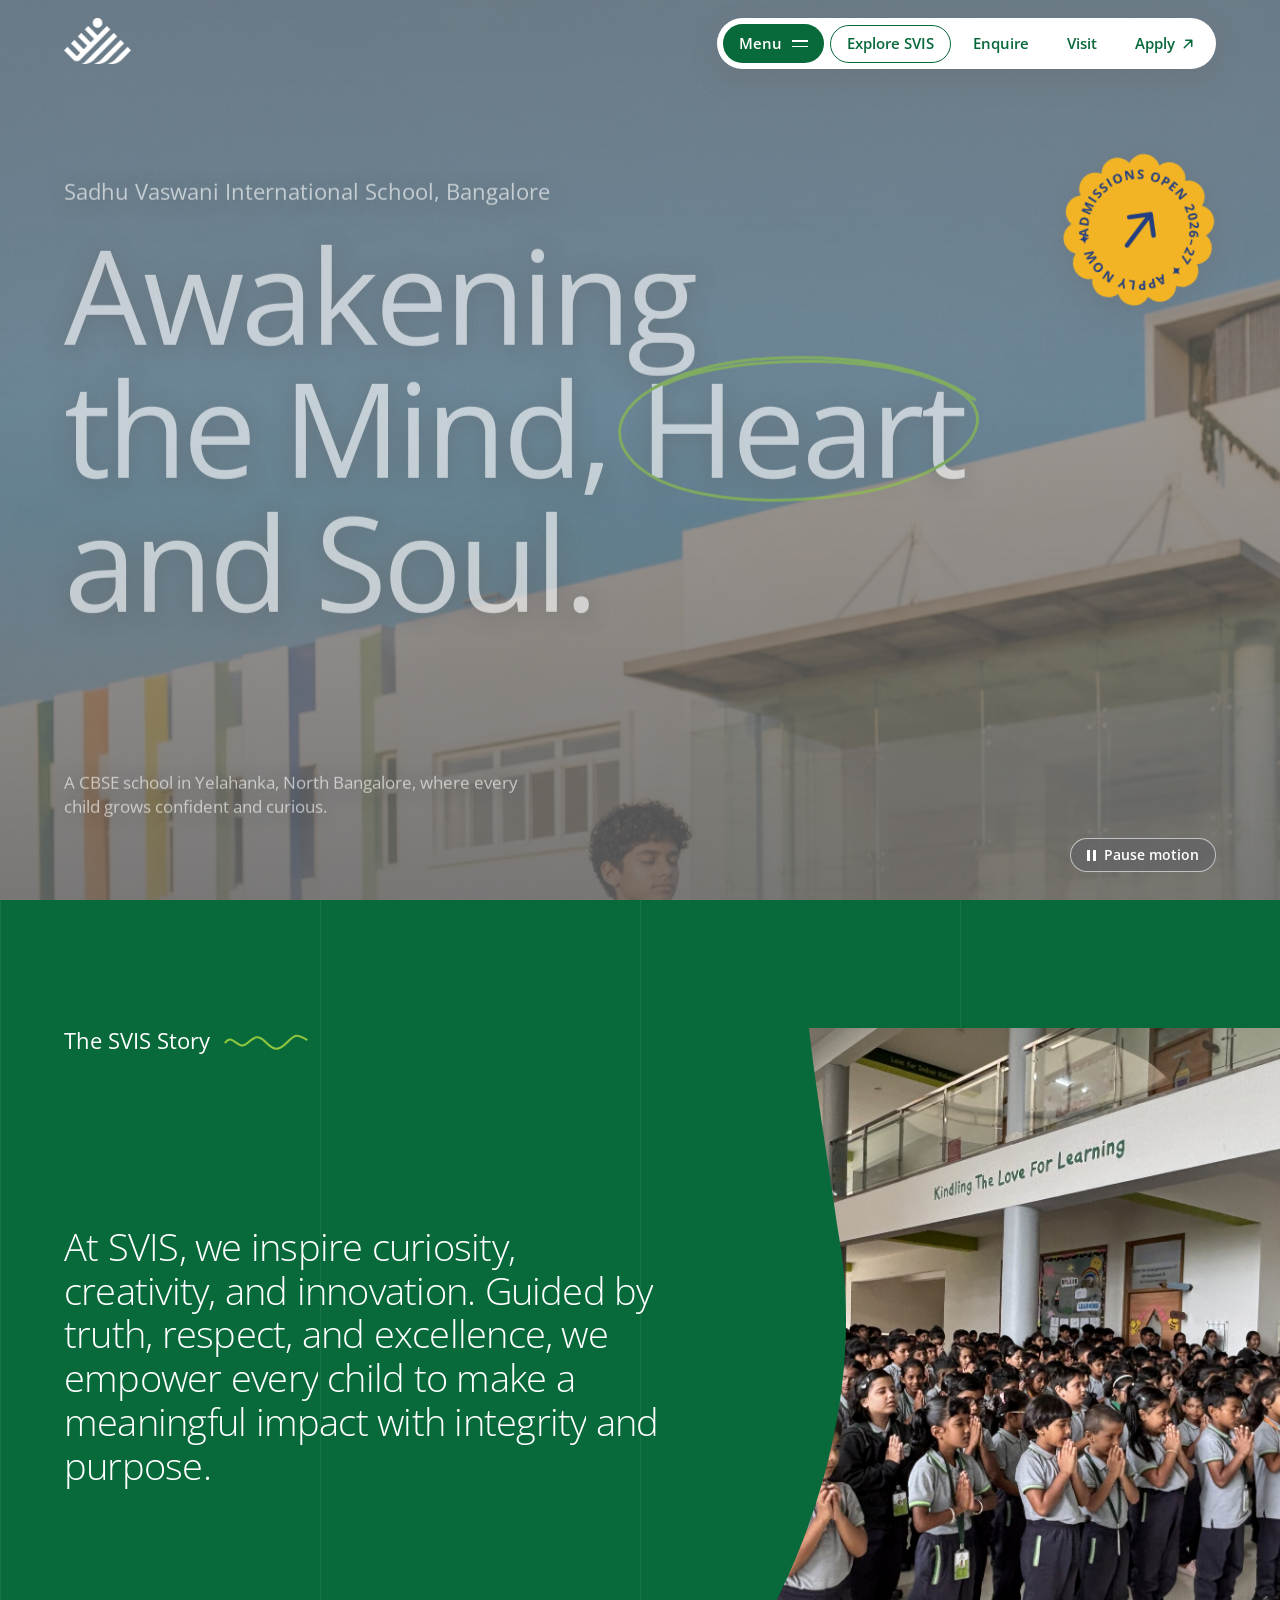
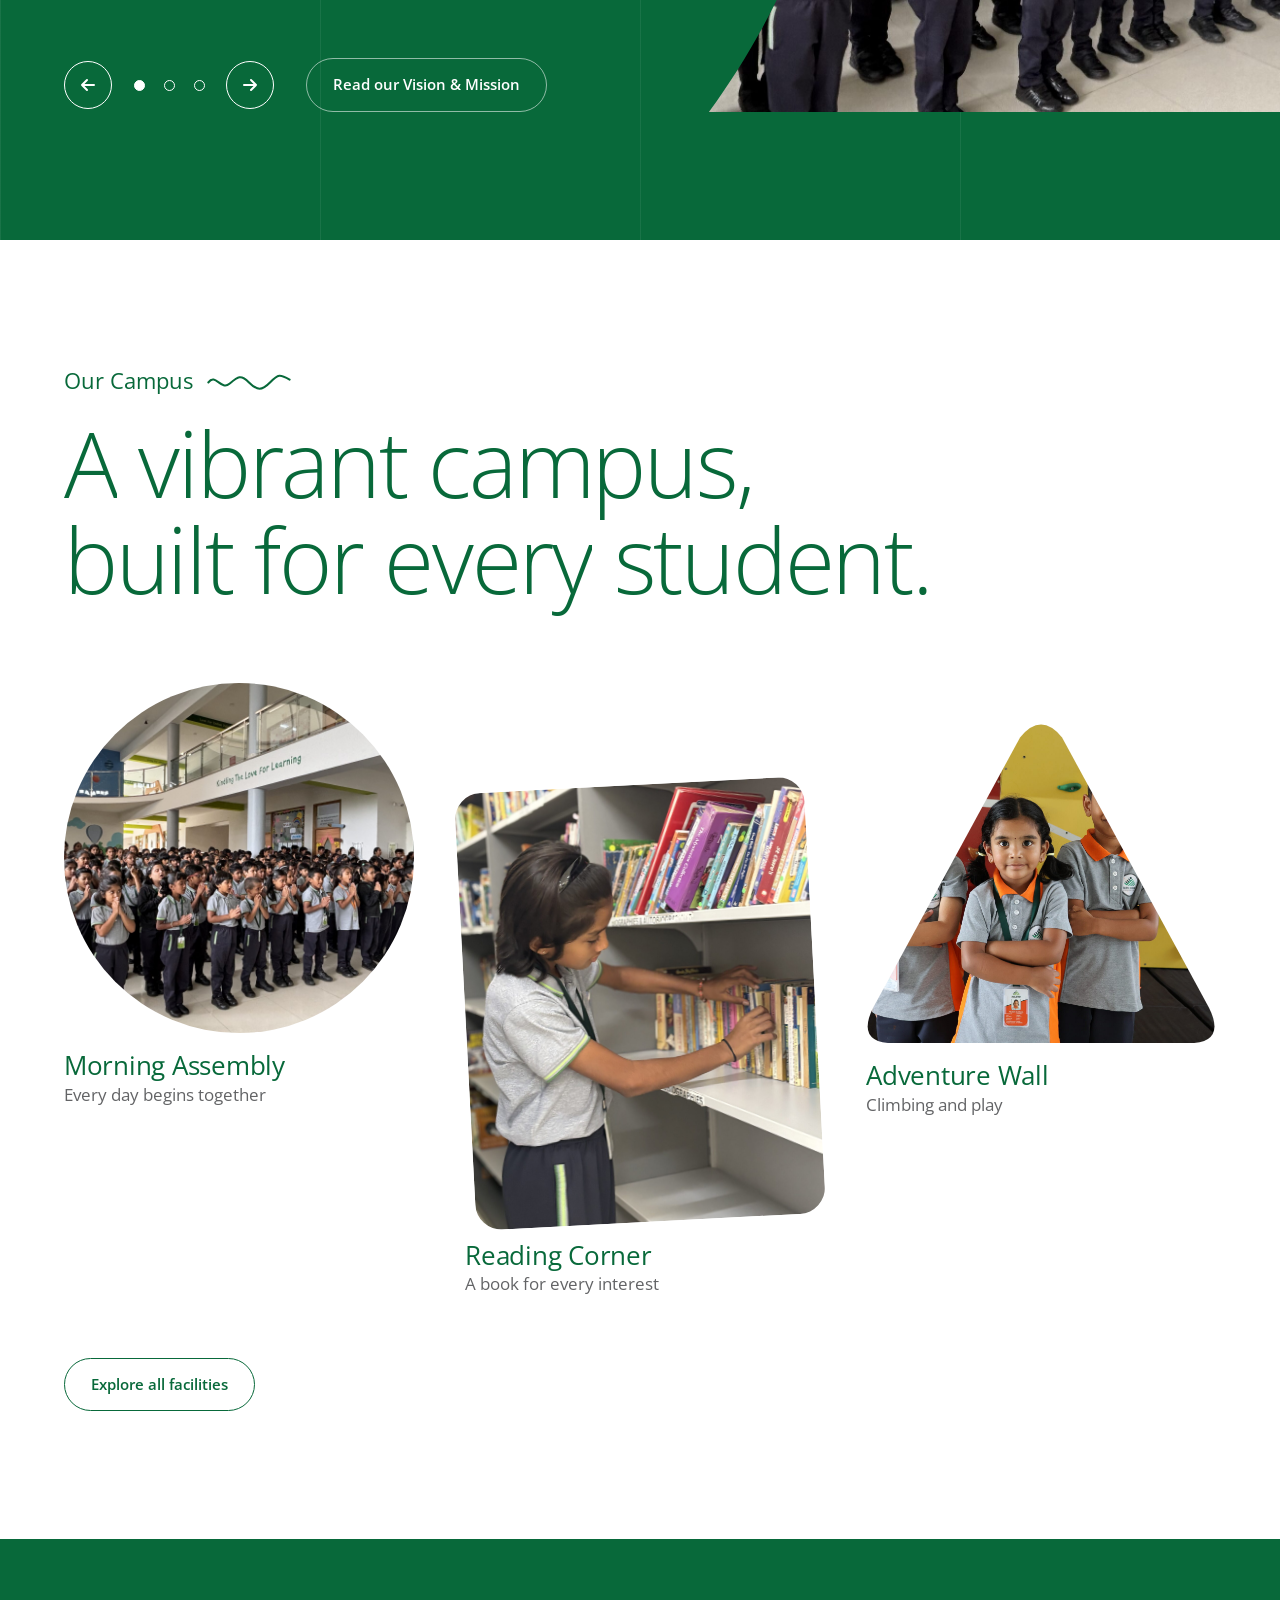
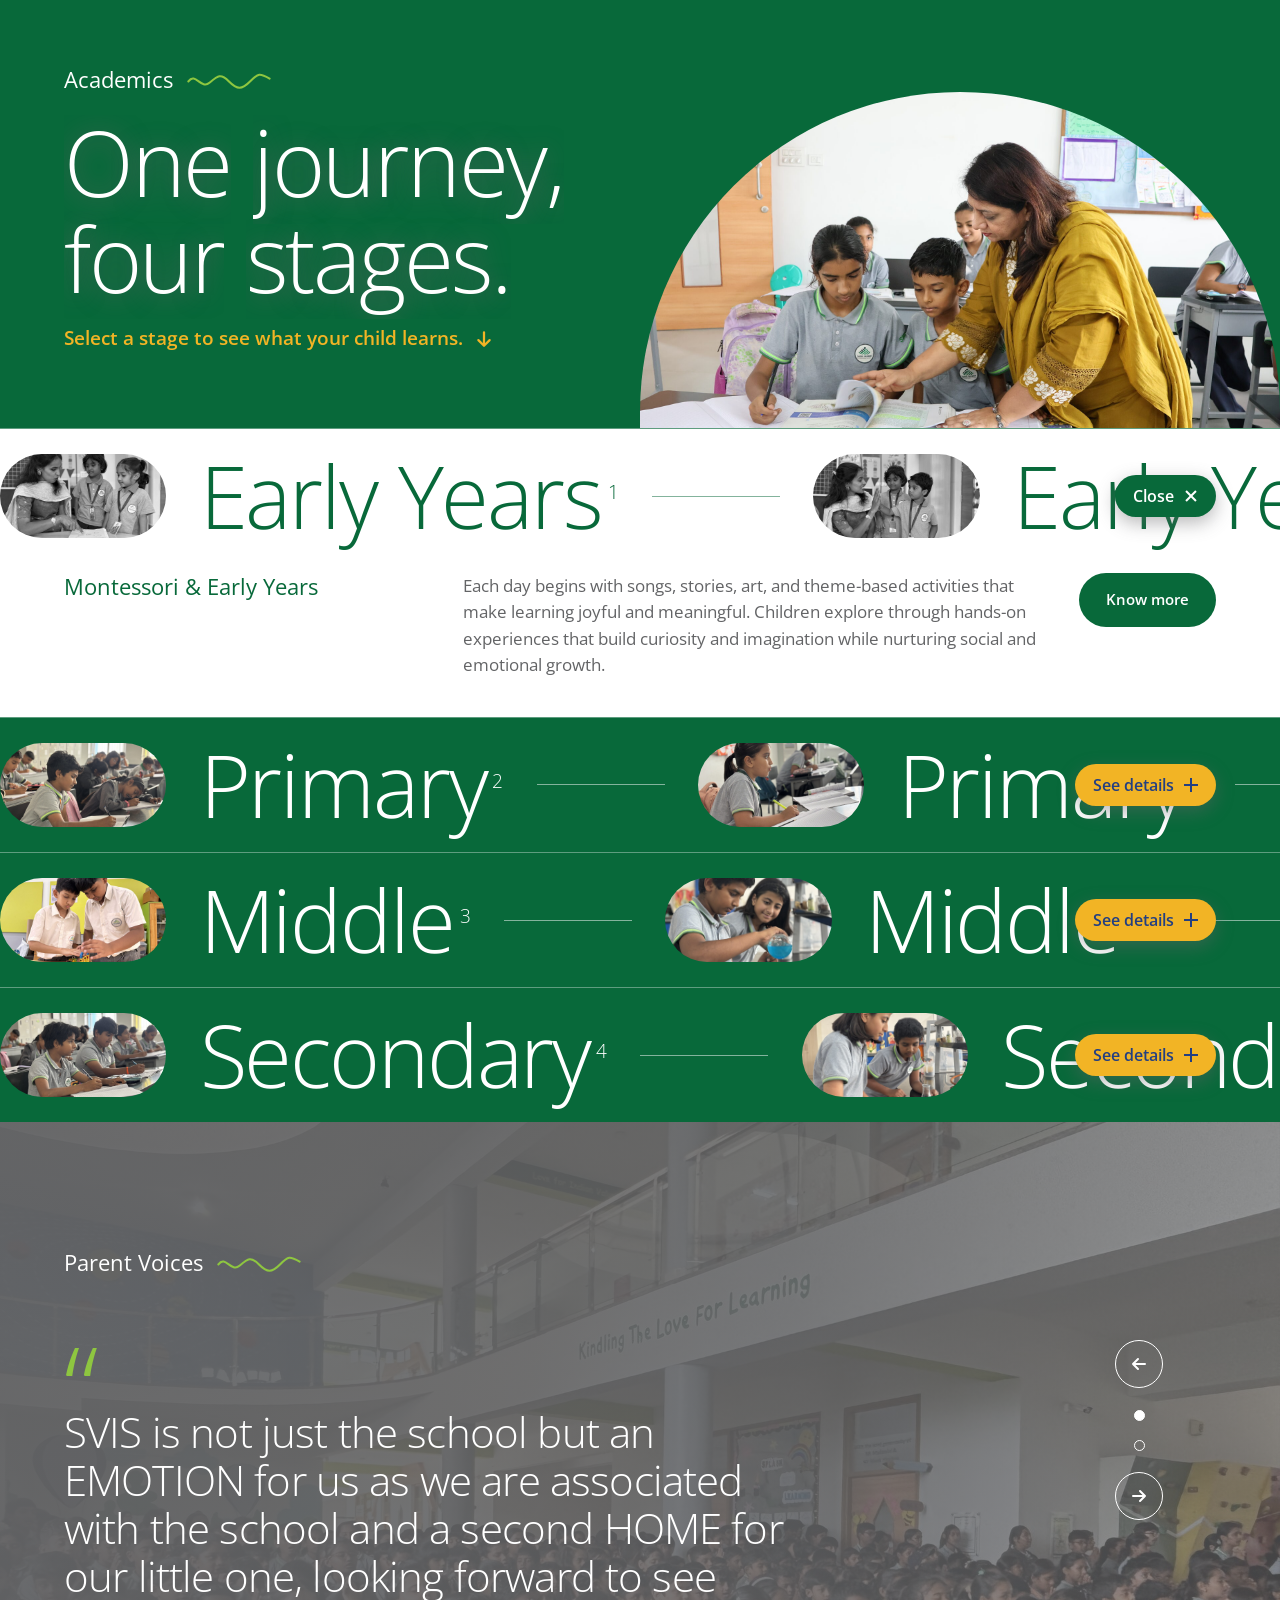
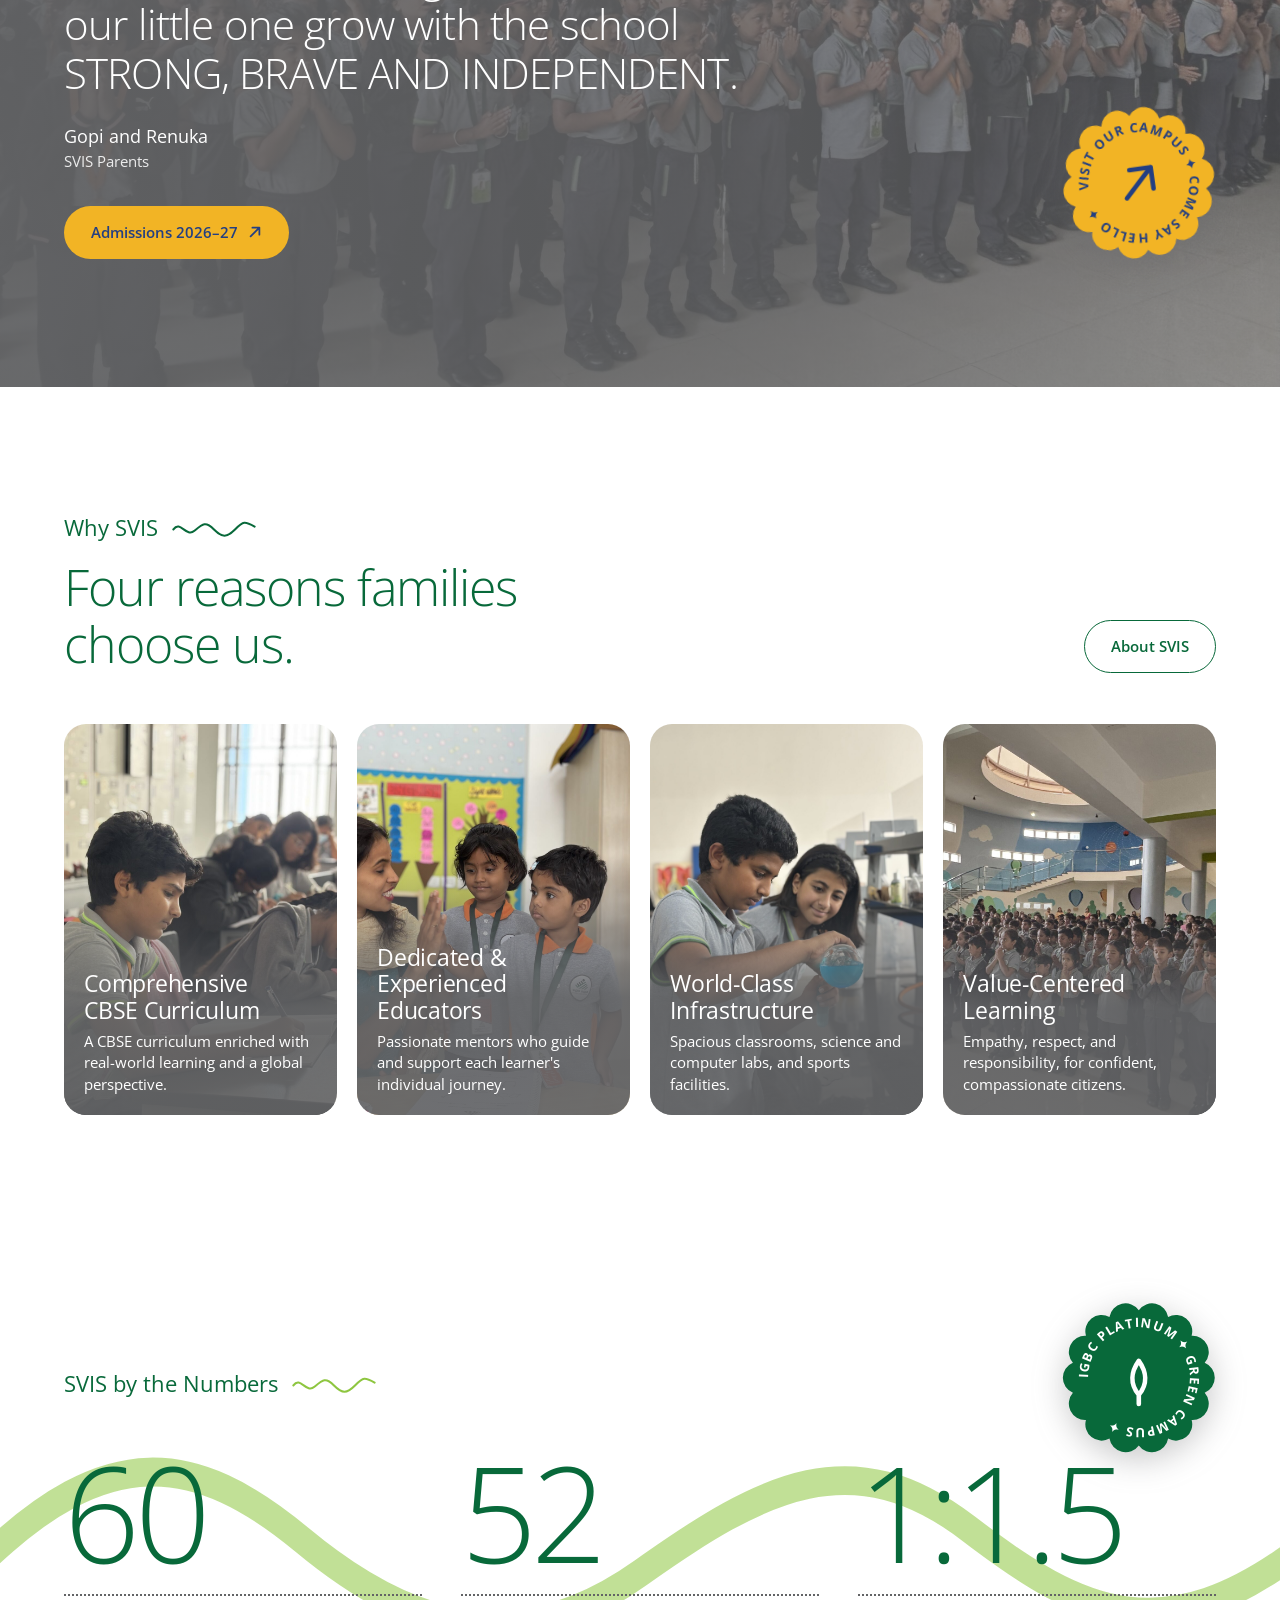
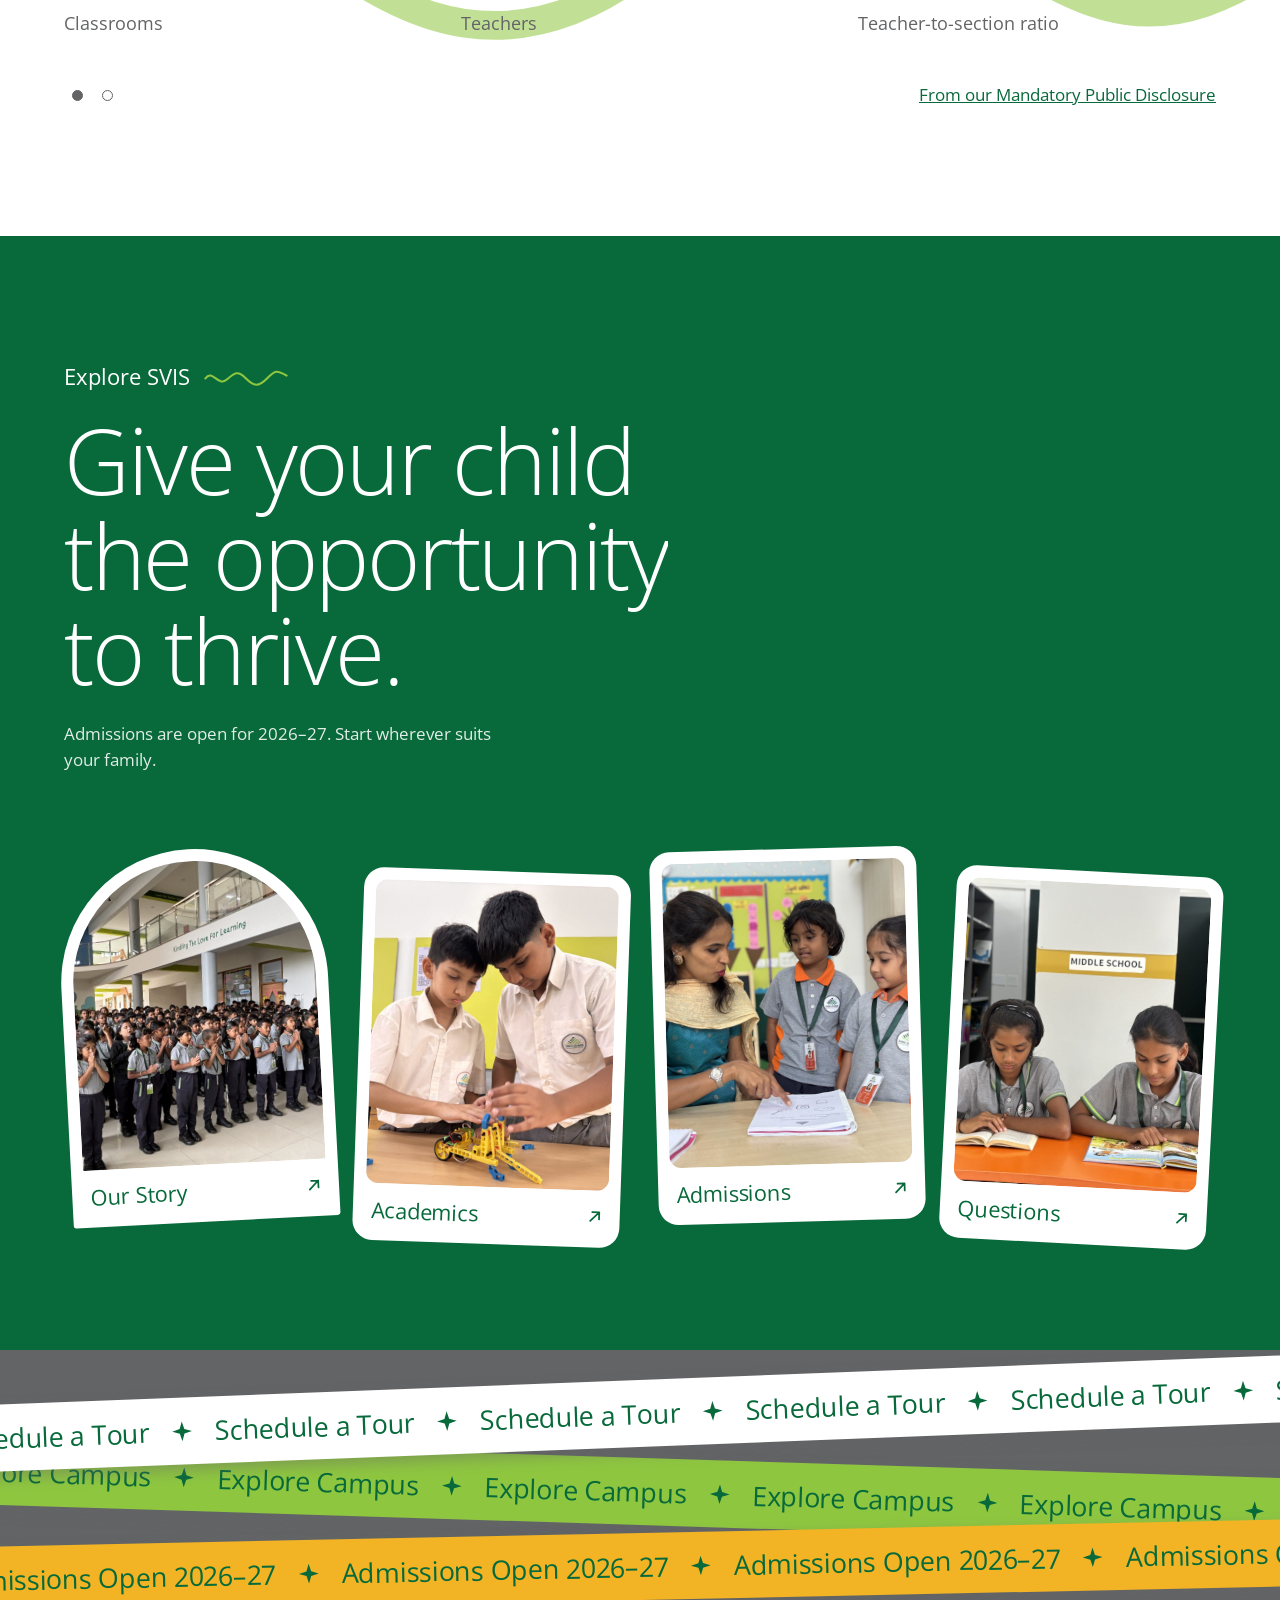
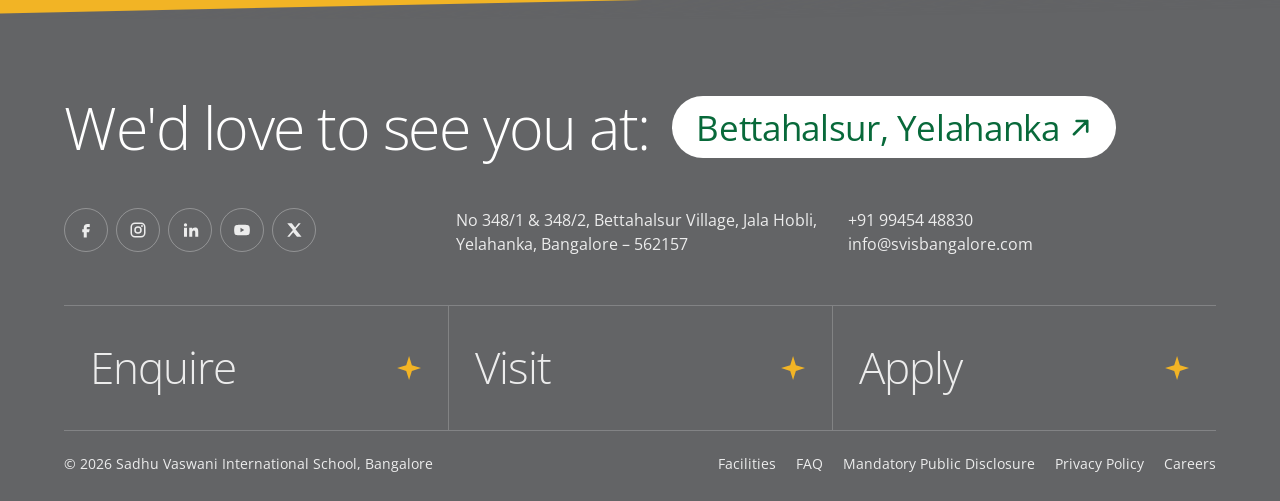
==== commit ec0a4c75: "Add brand grey sections and new campus hero image Swap green photo tints for brand grey scrims and m" ====
--- a/index.html
+++ b/index.html
@@ -162,7 +162,7 @@
 <!-- HERO -->
 <section class="vh" id="top">
   <div class="vh-reveal">
-    <div class="vh-media"><img src="images/campus-aerial.jpg" width="1500" height="1125" alt="Aerial view of the Sadhu Vaswani International School Bangalore campus building and grounds." fetchpriority="high"></div>
+    <div class="vh-media"><picture><source media="(orientation: portrait)" srcset="images/hero-mind-heart-soul-tall.jpg" width="1200" height="2400"><img src="images/hero-mind-heart-soul.jpg" width="2400" height="1357" alt="Six students in grey SVIS uniforms on the lawn in front of the SVIS Bangalore building with its rainbow-striped facade: one reads, two plant a sapling, and three stand with palms joined in prayer." fetchpriority="high"></picture></div>
     <div class="vh-veil"></div>
     <div class="vh-copy">
       <h1 class="vh-title"><span class="ey">Sadhu Vaswani International School, Bangalore</span>
--- a/assets/svis.css
+++ b/assets/svis.css
@@ -118,7 +118,7 @@
   @media(max-width:900px){.bar .b-guide,.bar .b-q{display:none}}
   @media(max-width:560px){.logo img{height:40px}header.site{padding-block:12px}}
 
-  .scrim{position:fixed;inset:0;z-index:150;background:rgba(8,105,58,.2);-webkit-backdrop-filter:blur(8px);backdrop-filter:blur(8px);opacity:0;pointer-events:none;transition:opacity .4s ease}
+  .scrim{position:fixed;inset:0;z-index:150;background:rgba(99,100,102,.2);-webkit-backdrop-filter:blur(8px);backdrop-filter:blur(8px);opacity:0;pointer-events:none;transition:opacity .4s ease}
   .menu-open .scrim{opacity:1;pointer-events:auto}
   .menu{position:absolute;top:calc(100% + 10px);right:0;width:min(940px,calc(100vw - var(--gutter)*2));max-height:calc(100dvh - 110px);overflow:auto;background:var(--brand);color:#fff;border-radius:24px;padding:clamp(22px,3vw,40px);display:grid;grid-template-columns:1.5fr 1fr;gap:clamp(24px,4vw,56px);clip-path:inset(0 0 100% 0 round 24px);visibility:hidden;transition:clip-path .55s var(--ease),visibility 0s .55s}
   .menu-open .menu{clip-path:inset(0 0 0 0 round 24px);visibility:visible;transition:clip-path .55s var(--ease)}
@@ -138,15 +138,18 @@
 
   /* ============ HERO ============ */
   .vh{position:relative;height:100svh;min-height:600px;padding:0;overflow:hidden;background:var(--paper);color:var(--brand)}
-  .vh-reveal{position:absolute;inset:0;background:var(--brand);color:#fff;overflow:hidden}
+  .vh-reveal{position:absolute;inset:0;background:var(--grey);color:#fff;overflow:hidden}
   .js .vh-reveal{clip-path:circle(0 at 50% 52%);transition:clip-path 1.5s cubic-bezier(.7,0,.2,1)}
   .js .vh.ready .vh-reveal{clip-path:circle(120vmax at 50% 52%)}
   .vh.done .vh-reveal{clip-path:none!important;transition:none}
   .vh-media{position:absolute;inset:-8% 0;will-change:transform}
-  .vh-media img{width:100%;height:100%;object-fit:cover;animation:kenburns 26s ease-in-out infinite alternate}
-  @keyframes kenburns{from{transform:scale(1.03)}to{transform:scale(1.12)}}
-  .vh-veil{position:absolute;inset:0;background:linear-gradient(180deg,rgba(8,105,58,.72) 0%,rgba(8,105,58,.6) 45%,rgba(8,105,58,.85) 100%)}
-  .vh-copy{position:absolute;inset:0;display:flex;flex-direction:column;justify-content:center;padding:92px var(--gutter) 84px;will-change:transform;text-shadow:0 2px 22px rgba(8,105,58,.9)}
+  .vh-media img{width:100%;height:100%;object-fit:cover;object-position:88% 30%;animation:kenburns 26s ease-in-out infinite alternate}
+  .vh-media picture{display:contents}
+  /* phones and portrait tablets get the tall crop: sky above for the headline, students below */
+  @media (orientation:portrait){.vh-media img{object-position:50% 68%}}
+  @keyframes kenburns{from{transform:scale(1)}to{transform:scale(1.06)}}
+  .vh-veil{position:absolute;inset:0;background:linear-gradient(180deg,rgba(99,100,102,.72) 0%,rgba(99,100,102,.6) 45%,rgba(99,100,102,.85) 100%)}
+  .vh-copy{position:absolute;inset:0;display:flex;flex-direction:column;justify-content:center;padding:92px var(--gutter) 84px;will-change:transform;text-shadow:0 2px 22px rgba(99,100,102,.9)}
   .vh-over .vh-copy{text-shadow:none}
   .vh-title{font-size:clamp(3.4rem,min(10.2vw,19svh),9.4rem);line-height:1.02;font-weight:400;letter-spacing:-.03em;text-wrap:initial}
   .vh-title .ey{display:block;font-size:clamp(1rem,1.7vw,1.5rem);line-height:1.3;letter-spacing:0;font-weight:400;margin-bottom:clamp(14px,2.4vh,26px)}
@@ -158,7 +161,7 @@
   .js .vh.ready .ring svg{clip-path:inset(-20%)}
   .vh-sub{position:absolute;left:var(--gutter);bottom:30px;max-width:46ch;font-size:clamp(1rem,1.3vw,1.15rem);line-height:1.45}
   .vh .sticker{position:absolute;right:var(--gutter);top:clamp(110px,17vh,170px);z-index:3}
-  .vh-pause{position:absolute;right:var(--gutter);bottom:28px;z-index:3;display:flex;align-items:center;gap:8px;background:rgba(8,105,58,.75);color:#fff;border:1px solid rgba(255,255,255,.6);border-radius:999px;padding:9px 16px;font:600 .85rem/1 var(--body);cursor:pointer;transition:background .25s}
+  .vh-pause{position:absolute;right:var(--gutter);bottom:28px;z-index:3;display:flex;align-items:center;gap:8px;background:rgba(99,100,102,.75);color:#fff;border:1px solid rgba(255,255,255,.6);border-radius:999px;padding:9px 16px;font:600 .85rem/1 var(--body);cursor:pointer;transition:background .25s}
   .vh-pause:hover{background:var(--brand)}
   .vh-pause[hidden]{display:none}
   .vh-pause i{width:9px;height:11px;border-inline:3px solid #fff}
@@ -227,7 +230,7 @@
   /* ============ ACADEMICS ============ */
   .skills{background:var(--brand);color:#fff;padding-bottom:0;overflow:hidden}
   .sk-head{position:relative;padding-bottom:clamp(40px,6vw,90px)}
-  .sk-head .display{position:relative;z-index:2;margin-top:22px;max-width:12ch;text-shadow:0 2px 24px rgba(8,105,58,.85)}
+  .sk-head .display{position:relative;z-index:2;margin-top:22px;max-width:12ch;text-shadow:0 2px 24px rgba(99,100,102,.85)}
   .sk-photo{position:absolute;right:0;bottom:0;width:min(50vw,720px);aspect-ratio:2/1.05;border-radius:999px 999px 0 0;overflow:hidden}
   .sk-photo img{width:100%;height:100%;object-fit:cover}
   .sk-row{border-top:1px solid rgba(255,255,255,.35)}
@@ -272,9 +275,9 @@
   @media(max-width:860px){.sk-body{grid-template-columns:1fr}.sk-photo{position:relative;width:100%;margin-top:28px}.sk-head{padding-bottom:0}.sk-head .display{max-width:none}.skills .sk-rows{margin-top:30px}}
 
   /* ============ VOICES ============ */
-  .voices{position:relative;background:var(--brand);color:#fff;overflow:hidden}
+  .voices{position:relative;background:var(--grey);color:#fff;overflow:hidden}
   .voices>img{position:absolute;inset:0;width:100%;height:100%;object-fit:cover;opacity:.5}
-  .voices::after{content:"";position:absolute;inset:0;background:linear-gradient(90deg,rgba(8,105,58,.92) 0%,rgba(8,105,58,.72) 62%,rgba(8,105,58,.35) 100%)}
+  .voices::after{content:"";position:absolute;inset:0;background:linear-gradient(90deg,rgba(99,100,102,.92) 0%,rgba(99,100,102,.72) 62%,rgba(99,100,102,.35) 100%)}
   .voices .wrap{position:relative;z-index:1;display:grid;grid-template-columns:1fr auto;gap:clamp(20px,5vw,80px)}
   .voices .label{grid-column:1/-1}
   .v-mark{display:block;font-size:clamp(4rem,9vw,8rem);line-height:.8;height:.5em;font-weight:300;color:var(--lime)}
@@ -295,7 +298,7 @@
   .why-card{position:relative;display:block;aspect-ratio:3/4.3;border-radius:22px;overflow:hidden;color:#fff;text-decoration:none;background:var(--brand)}
   .why-card img{width:100%;height:100%;object-fit:cover;transition:transform .8s var(--ease)}
   .why-card:hover img{transform:scale(1.06)}
-  .why-card div{position:absolute;inset:auto 0 0;padding:90px 20px 20px;background:linear-gradient(180deg,rgba(8,105,58,0),rgba(8,105,58,.92) 55%)}
+  .why-card div{position:absolute;inset:auto 0 0;padding:90px 20px 20px;background:linear-gradient(180deg,rgba(99,100,102,0),rgba(99,100,102,.92) 55%)}
   .why-card h3{font-size:clamp(1.35rem,1.8vw,1.65rem);font-weight:400;line-height:1.15;letter-spacing:-.01em}
   .why-card p{margin-top:8px;font-size:.95rem;line-height:1.4}
   @media(max-width:1000px){
@@ -342,7 +345,7 @@
   @media(max-width:860px){.g-cards{grid-template-columns:repeat(2,1fr)}}
 
   /* ============ RIBBONS + FOOTER ============ */
-  .ribbons{position:relative;height:clamp(190px,21vw,290px);overflow:hidden;background:var(--brand);padding:0;scroll-margin-top:0}
+  .ribbons{position:relative;height:clamp(190px,21vw,290px);overflow:hidden;background:var(--grey);padding:0;scroll-margin-top:0}
   .ribbon{position:absolute;left:-4%;width:108%;overflow:hidden;color:var(--brand);padding-block:clamp(8px,1vw,13px);font-size:clamp(1.25rem,2.1vw,2rem);font-weight:400;letter-spacing:-.01em;box-shadow:0 6px 14px rgba(99,100,102,.4)}
   .ribbon:nth-child(1){top:11%;background:var(--paper);transform:rotate(-2.2deg);z-index:2}
   .ribbon:nth-child(2){top:40%;background:var(--lime);transform:rotate(1.8deg);z-index:1}
@@ -352,7 +355,7 @@
   .rb-track span{display:inline-flex;align-items:center;gap:22px;padding-right:22px;white-space:nowrap}
   .rb-track svg{width:.8em;height:.8em;flex:none}
 
-  footer.site{background:var(--brand);color:var(--on-navy-muted);padding:clamp(48px,6vw,76px) 0 26px;font-size:1rem}
+  footer.site{background:var(--grey);color:var(--on-navy-muted);padding:clamp(48px,6vw,76px) 0 26px;font-size:1rem}
   footer.site a{color:inherit;text-decoration:none}
   footer.site a:hover{color:#fff;text-decoration:underline}
   .f-see{display:flex;align-items:center;flex-wrap:wrap;gap:14px 22px;color:#fff;font-weight:300;font-size:clamp(1.9rem,4.6vw,4rem);letter-spacing:-.025em;line-height:1.1}
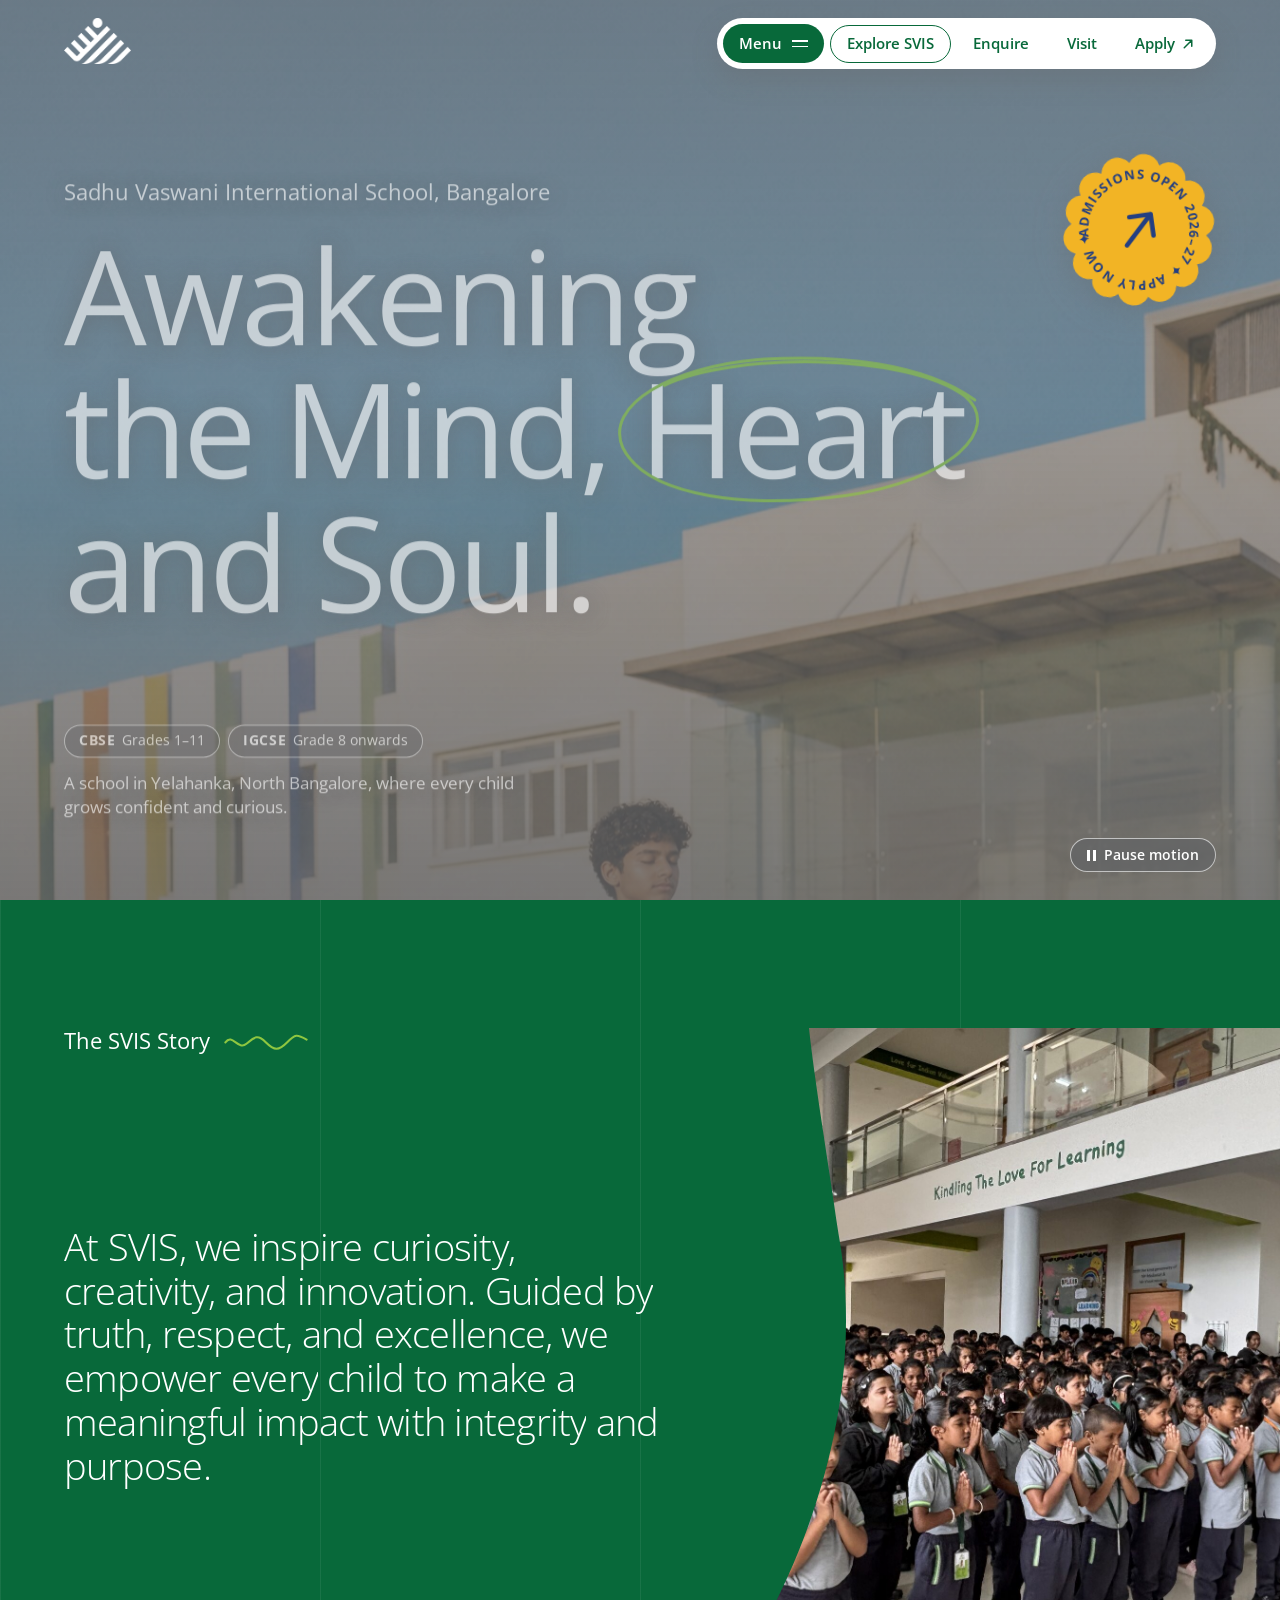
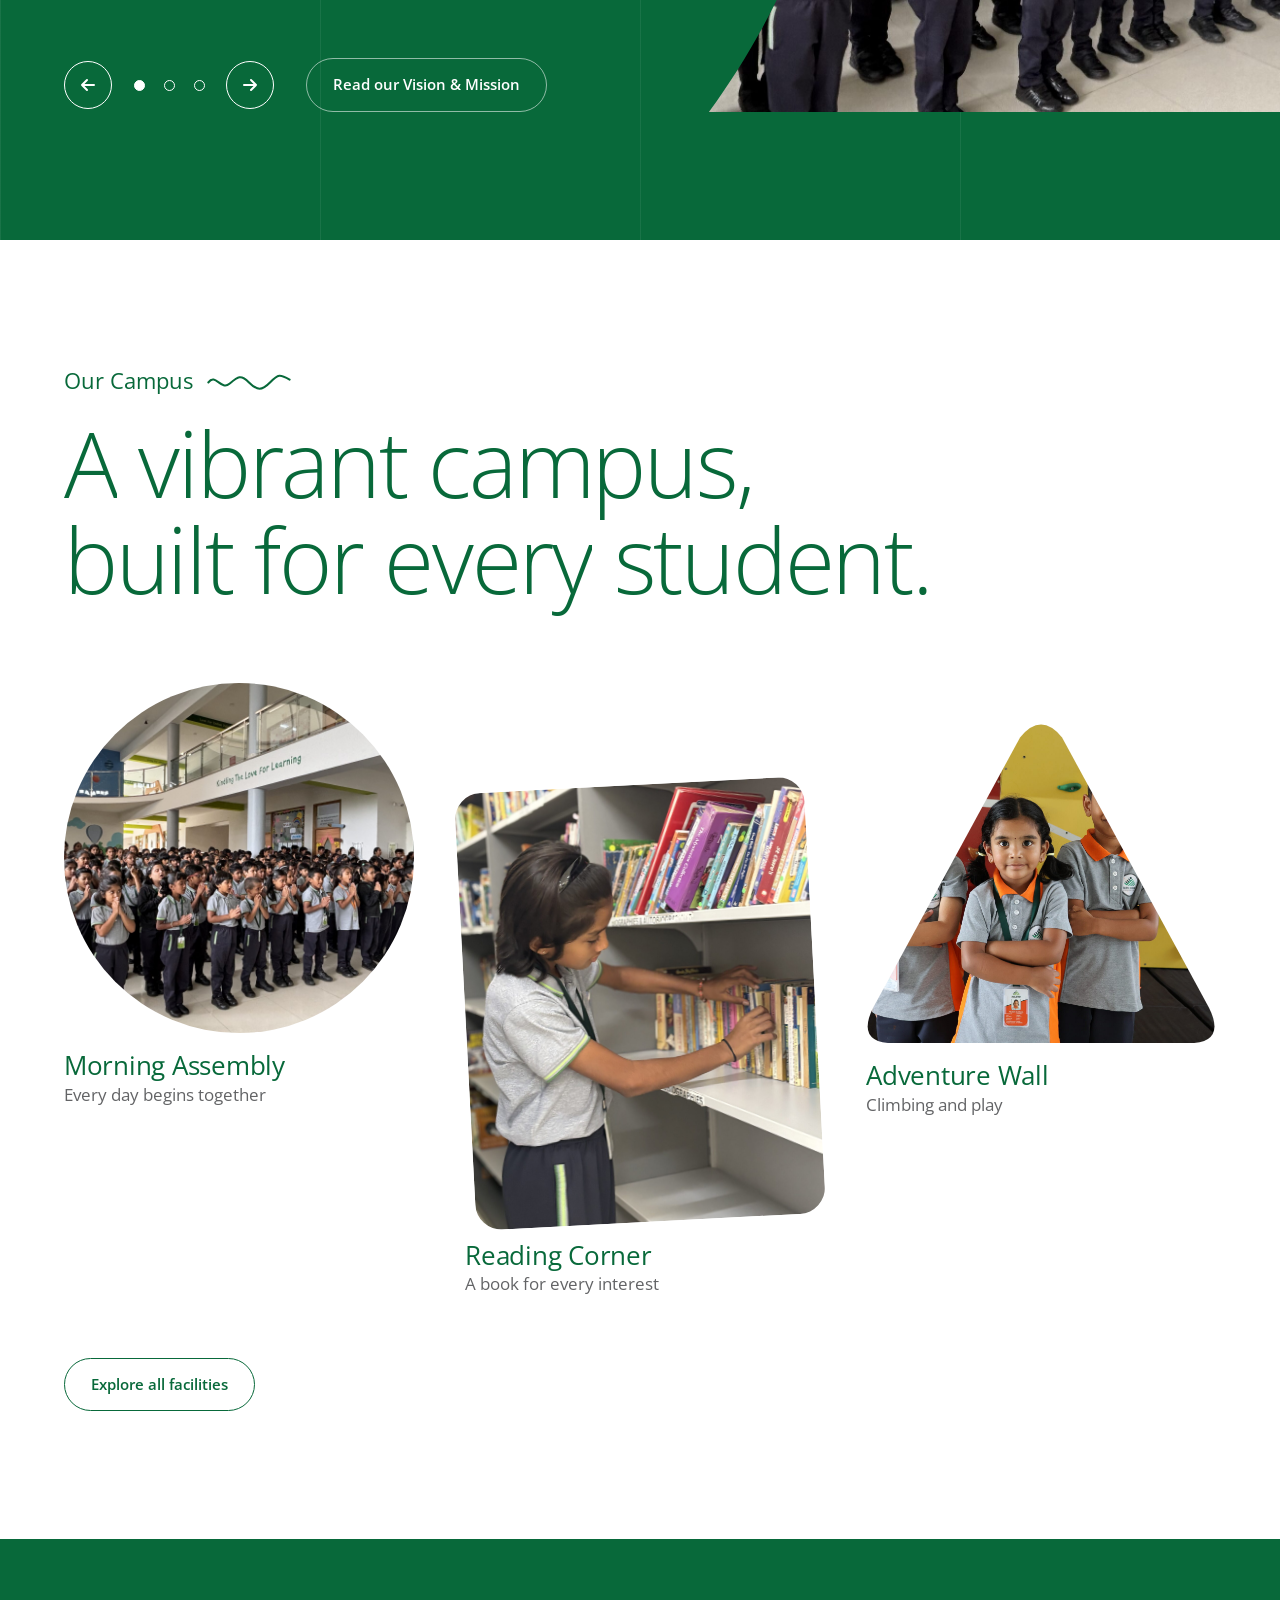
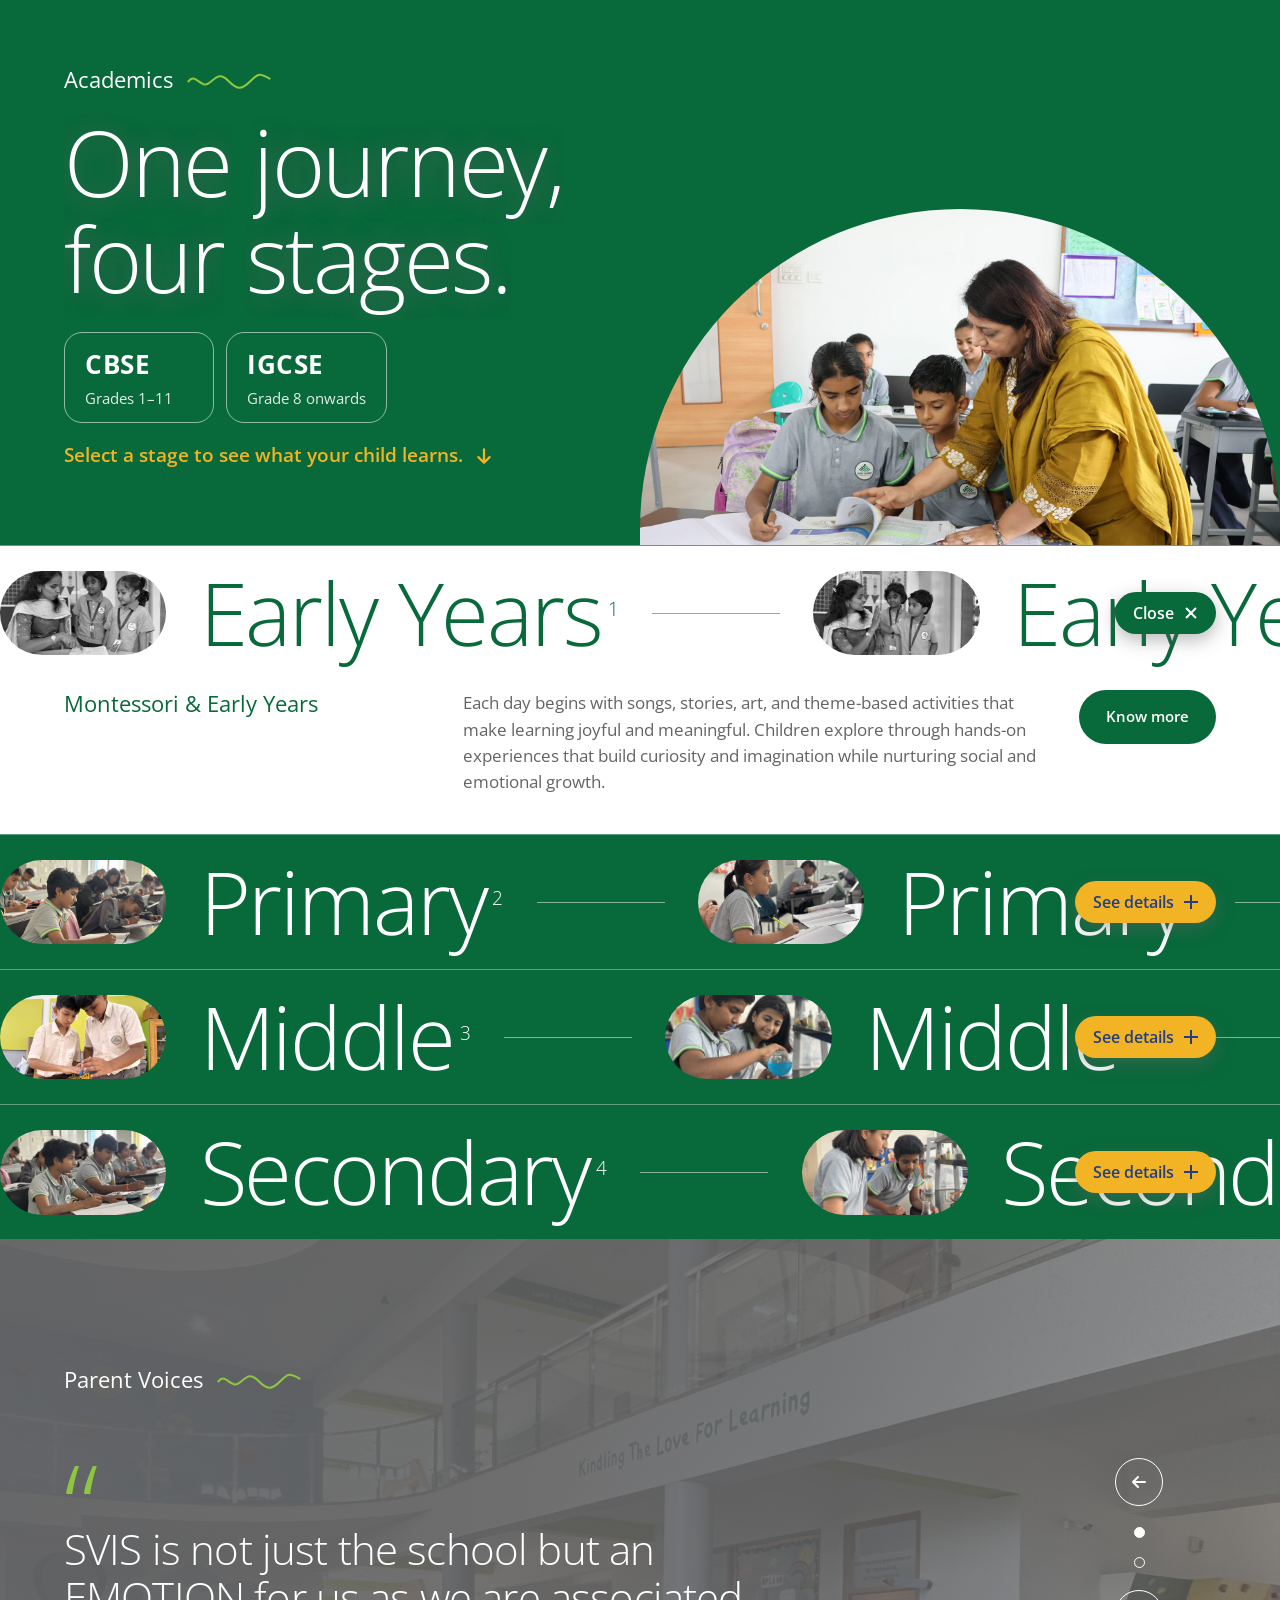
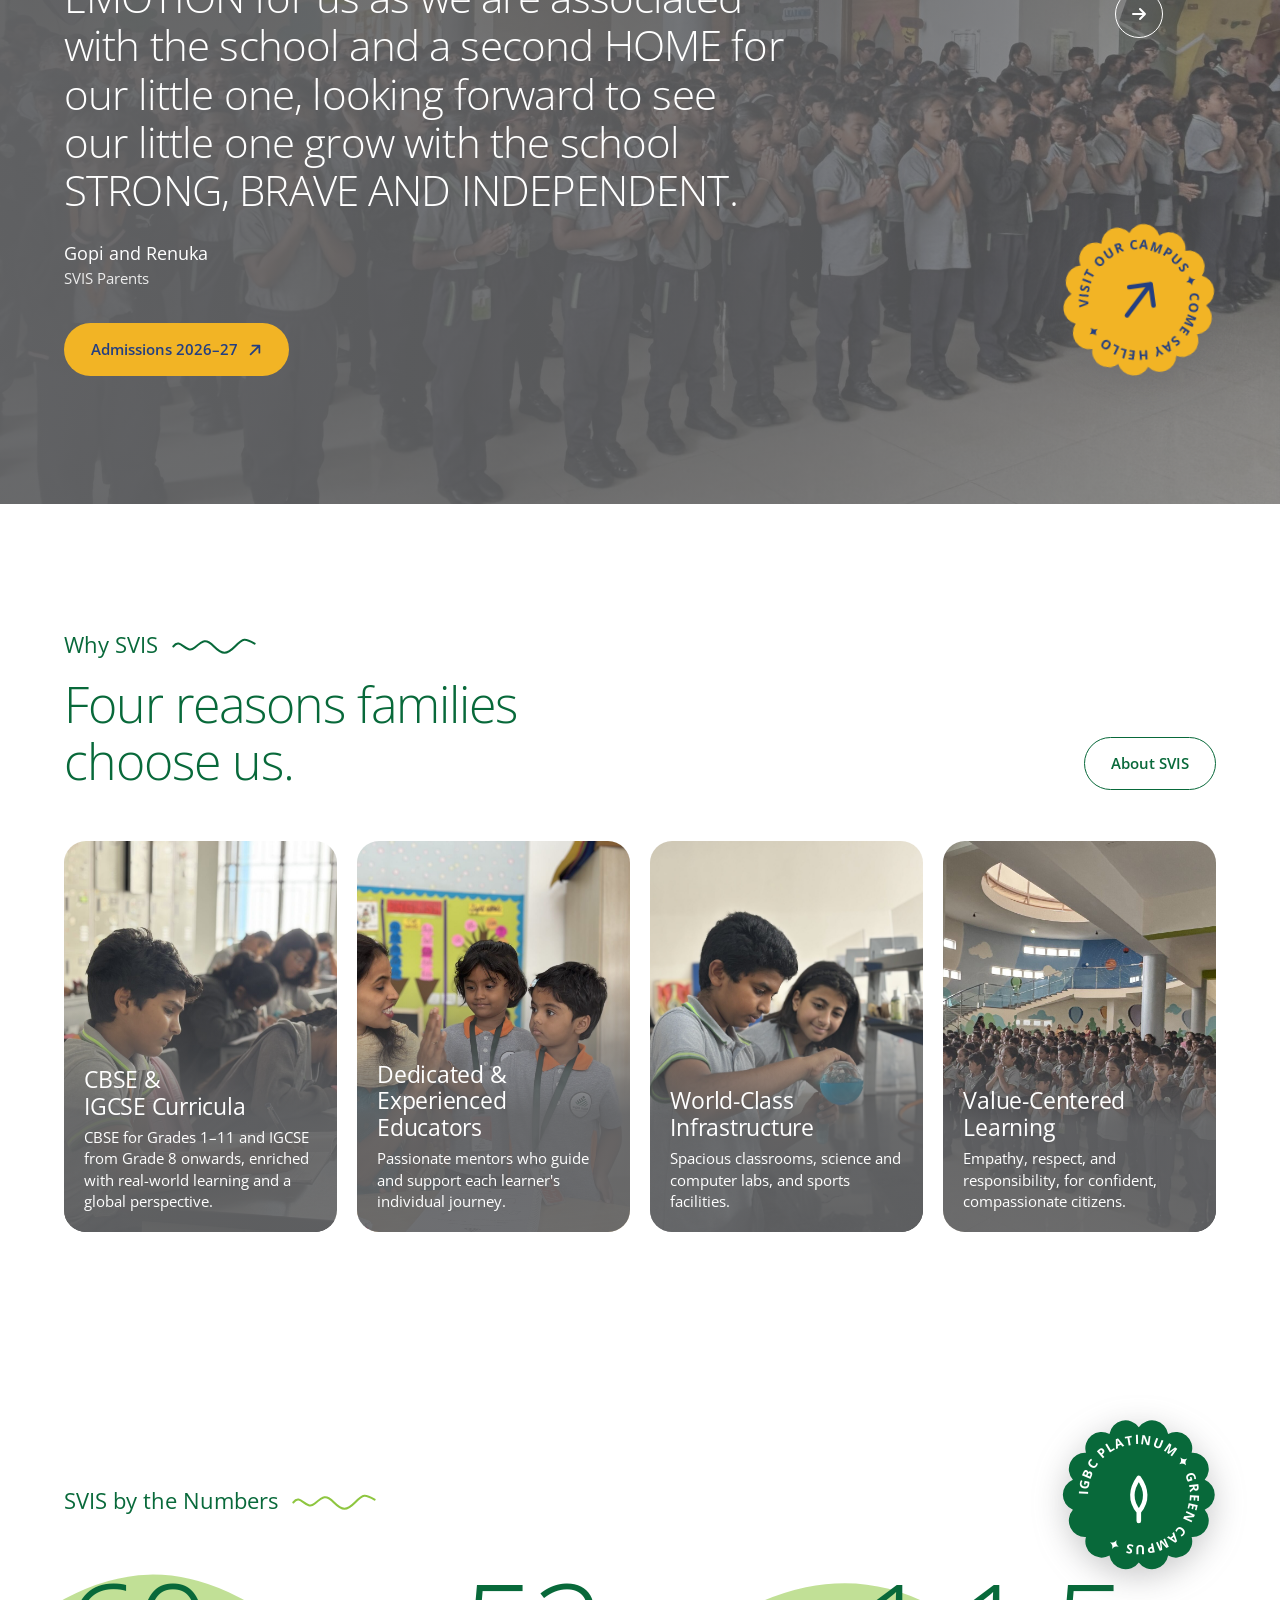
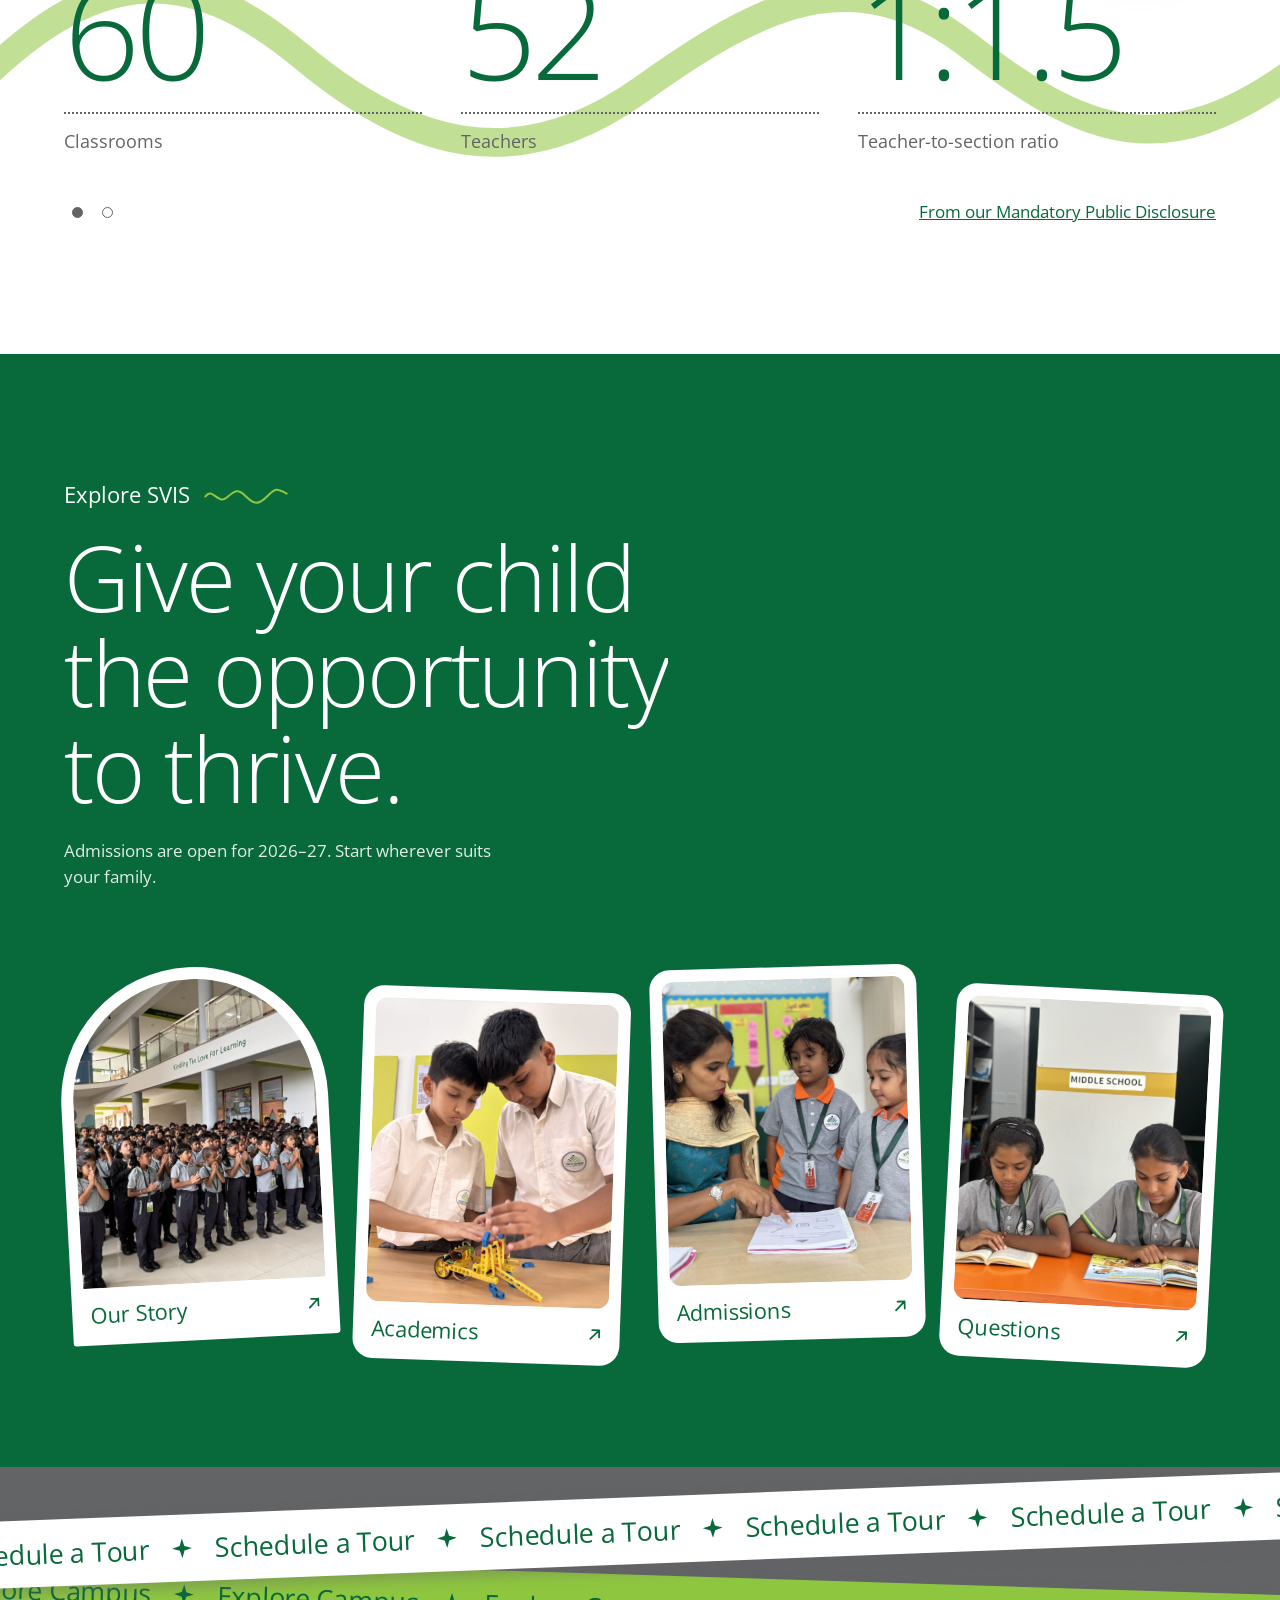
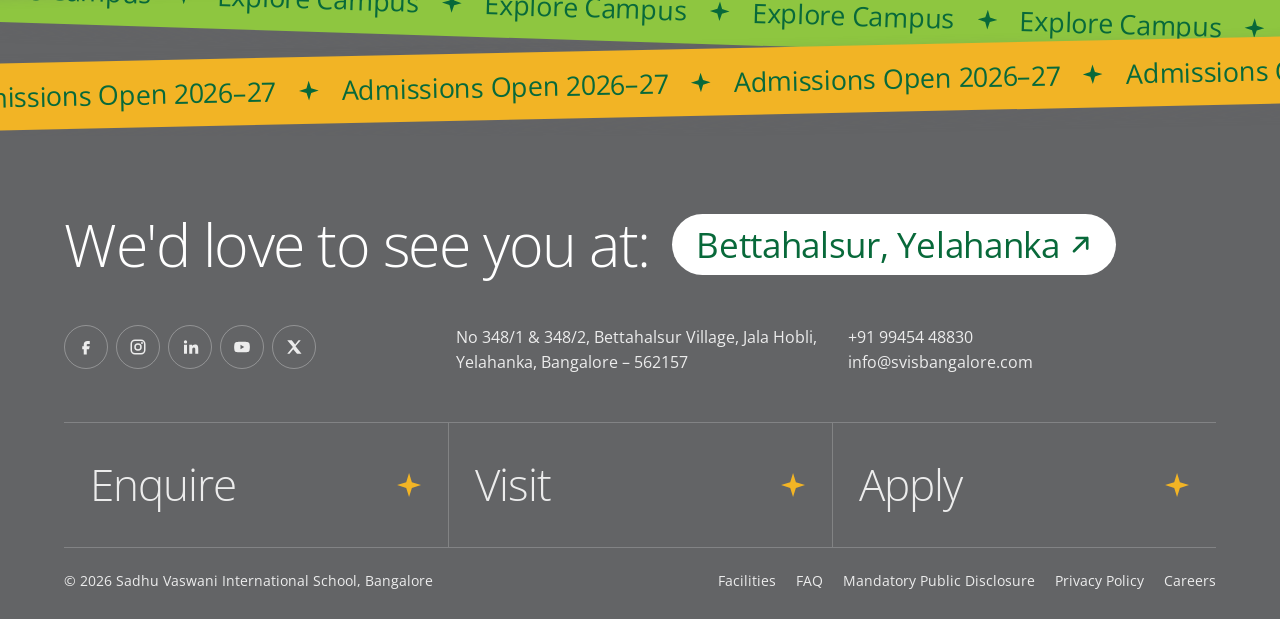
==== commit 100513fd: "Add CBSE (Grades 1–11) and IGCSE (Grade 8 onwards) curriculum details" ====
--- a/index.html
+++ b/index.html
@@ -3,8 +3,8 @@
 <head>
 <meta charset="UTF-8">
 <meta name="viewport" content="width=device-width, initial-scale=1.0">
-<title>SVIS Bangalore: CBSE School in Yelahanka, North Bangalore</title>
-<meta name="description" content="Sadhu Vaswani International School (SVIS) is a CBSE school in Yelahanka, North Bangalore, on an IGBC Platinum green campus. Admissions open 2026–27.">
+<title>SVIS Bangalore: CBSE &amp; IGCSE School in Yelahanka, North Bangalore</title>
+<meta name="description" content="Sadhu Vaswani International School (SVIS) is a CBSE and IGCSE school in Yelahanka, North Bangalore, on an IGBC Platinum green campus. CBSE for Grades 1–11, IGCSE from Grade 8. Admissions open 2026–27.">
 <link rel="canonical" href="https://svisbangalore.com/">
 <meta name="robots" content="index, follow, max-image-preview:large, max-snippet:-1, max-video-preview:-1">
 <meta name="author" content="Sadhu Vaswani International School, Bangalore">
@@ -13,16 +13,16 @@
 <meta name="ICBM" content="13.1140, 77.5760">
 <meta property="og:type" content="website">
 <meta property="og:site_name" content="SVIS Bangalore">
-<meta property="og:title" content="Sadhu Vaswani International School Bangalore (SVIS) — CBSE School in Yelahanka, North Bangalore">
-<meta property="og:description" content="CBSE-affiliated K-12 school on a 5-acre IGBC Platinum green campus in North Bangalore. Admissions open 2026–27 for Montessori to Grade 8.">
+<meta property="og:title" content="Sadhu Vaswani International School Bangalore (SVIS) — CBSE &amp; IGCSE School in Yelahanka, North Bangalore">
+<meta property="og:description" content="K-12 school on a 5-acre IGBC Platinum green campus in North Bangalore. CBSE for Grades 1–11, IGCSE from Grade 8. Admissions open 2026–27 for Montessori to Grade 8.">
 <meta property="og:url" content="https://svisbangalore.com/">
 <meta property="og:locale" content="en_IN">
 <meta property="og:image" content="https://svisbangalore.com/images/campus-aerial.jpg">
 <meta property="og:image:alt" content="Aerial view of the SVIS Bangalore campus at Bettahalasur, Yelahanka">
 <meta name="twitter:card" content="summary_large_image">
 <meta name="twitter:site" content="@SVISBangalore">
-<meta name="twitter:title" content="SVIS Bangalore — CBSE School in Yelahanka, North Bangalore">
-<meta name="twitter:description" content="CBSE-affiliated K-12 school on a 5-acre IGBC Platinum green campus. Admissions open 2026–27.">
+<meta name="twitter:title" content="SVIS Bangalore — CBSE &amp; IGCSE School in Yelahanka, North Bangalore">
+<meta name="twitter:description" content="CBSE for Grades 1–11, IGCSE from Grade 8, on a 5-acre IGBC Platinum green campus. Admissions open 2026–27.">
 <meta name="twitter:image" content="https://svisbangalore.com/images/campus-aerial.jpg">
 <link rel="icon" type="image/png" sizes="32x32" href="logo/favicon-32.png">
 <link rel="icon" type="image/png" sizes="512x512" href="logo/favicon-512.png">
@@ -45,7 +45,7 @@
       "logo": "https://svisbangalore.com/logo/logo-full-color.png",
       "image": "https://svisbangalore.com/images/campus-aerial.jpg",
       "slogan": "Nurturing Excellence and Compassionate Leadership",
-      "description": "Sadhu Vaswani International School (SVIS) Bangalore is a CBSE-affiliated K-12 co-educational school in Bettahalasur, Yelahanka, North Bangalore, established in June 2021 on a 5-acre IGBC Platinum-certified green campus. Guided by the values of Sadhu T.L. Vaswani and Dada J.P. Vaswani and the motto 'Simplicity and Service; Purity and Prayer'.",
+      "description": "Sadhu Vaswani International School (SVIS) Bangalore is a CBSE-affiliated K-12 co-educational school, offering CBSE for Grades 1–11 and IGCSE from Grade 8 onwards, in Bettahalasur, Yelahanka, North Bangalore, established in June 2021 on a 5-acre IGBC Platinum-certified green campus. Guided by the values of Sadhu T.L. Vaswani and Dada J.P. Vaswani and the motto 'Simplicity and Service; Purity and Prayer'.",
       "foundingDate": "2021-06",
       "motto": "Simplicity and Service; Purity and Prayer",
       "affiliation": "Central Board of Secondary Education (CBSE), New Delhi",
@@ -80,7 +80,7 @@
       ],
       "hasCredential": "IGBC Platinum Certified Green School",
       "areaServed": ["Yelahanka", "Bettahalasur", "Jakkur", "Sahakar Nagar", "Hebbal", "North Bangalore"],
-      "knowsAbout": ["CBSE curriculum", "Montessori", "Primary education", "Middle school education", "Secondary education"]
+      "knowsAbout": ["CBSE curriculum", "IGCSE curriculum", "Montessori", "Primary education", "Middle school education", "Secondary education"]
     },
     {
       "@type": "WebSite",
@@ -94,7 +94,7 @@
       "@type": "WebPage",
       "@id": "https://svisbangalore.com/#webpage",
       "url": "https://svisbangalore.com/",
-      "name": "Sadhu Vaswani International School Bangalore (SVIS) — CBSE School in Yelahanka, North Bangalore",
+      "name": "Sadhu Vaswani International School Bangalore (SVIS) — CBSE & IGCSE School in Yelahanka, North Bangalore",
       "isPartOf": { "@id": "https://svisbangalore.com/#website" },
       "about": { "@id": "https://svisbangalore.com/#school" },
       "inLanguage": "en-IN",
@@ -140,7 +140,7 @@
       <nav aria-label="Primary">
         <ul>
           <li><a href="about.html"><b>About SVIS</b><span>Our story, values and leadership</span></a></li>
-          <li><a href="#academics"><b>Academics</b><span>Early Years to Secondary, on the CBSE curriculum</span></a></li>
+          <li><a href="#academics"><b>Academics</b><span>CBSE for Grades 1–11, IGCSE from Grade 8</span></a></li>
           <li><a href="#campus"><b>Campus</b><span>An IGBC Platinum green campus in Yelahanka</span></a></li>
           <li><a href="facilities.html"><b>Facilities</b><span>Labs, library, sports, transport and daily care</span></a></li>
           <li><a href="admissions.html"><b>Admissions</b><span>Process, age criteria and documents for 2026–27</span></a></li>
@@ -169,7 +169,7 @@
         <span class="ln">Awakening</span>
         <span class="ln"><span>the Mind,</span> <span class="ring">Heart<svg viewBox="0 0 240 90" preserveAspectRatio="none" aria-hidden="true"><path d="M34 20C76 2 186 2 222 26c24 18-10 46-74 54-58 7-124 2-140-26C-4 30 40 10 92 6c52-3 104 2 136 22"/></svg></span></span>
         <span class="ln">and Soul.</span></h1>
-      <p class="vh-sub">A CBSE school in Yelahanka, North Bangalore, where every child grows confident and curious.</p>
+      <p class="vh-sub"><span class="boards"><span><b>CBSE</b> Grades 1–11</span><span><b>IGCSE</b> Grade 8 onwards</span></span>A school in Yelahanka, North Bangalore, where every child grows confident and curious.</p>
     </div>
   </div>
   <a class="sticker" href="admissions.html" aria-label="Admissions open 2026–27. Go to admissions.">
@@ -235,6 +235,10 @@
   <div class="wrap sk-head">
     <h2 class="label">Academics <svg aria-hidden="true"><use href="#squiggle"/></svg></h2>
     <p class="display" data-words>One journey, four stages.</p>
+    <ul class="sk-boards" aria-label="Curricula">
+      <li><b>CBSE</b><span>Grades 1–11</span></li>
+      <li><b>IGCSE</b><span>Grade 8 onwards</span></li>
+    </ul>
     <p class="sk-hint">Select a stage to see what your child learns. <svg aria-hidden="true"><use href="#arrow-r"/></svg></p>
     <div class="sk-photo"><img src="images/teacher-support.jpg" width="1920" height="1280" alt="A teacher giving two SVIS students individual attention at their desk." loading="lazy"></div>
   </div>
@@ -259,7 +263,7 @@
       <h3><button class="sk-btn" type="button" aria-expanded="false" aria-controls="sk-3" aria-label="Middle"><span class="sk-track" aria-hidden="true"><span class="sk-set"><img src="images/robotics-lab.jpg" width="1920" height="1440" alt="" loading="lazy"><b>Middle<sup>3</sup></b><i></i><img src="images/science-lab.jpg" width="1440" height="1920" alt="" loading="lazy"><b>Middle<sup>3</sup></b><i></i></span></span><span class="sk-open" aria-hidden="true"><span class="o"><span class="d">See details</span><span class="m">Open</span></span><span class="c">Close</span><i></i></span></button></h3>
       <div class="sk-panel" id="sk-3"><div><div class="wrap sk-body">
         <h4>Middle School</h4>
-        <p>The curriculum builds strong conceptual foundations while encouraging practical application. Students explore English, Mathematics, Science, Social Science, and Computer Applications, along with Art, Music, and Physical Education. A balanced blend of academics, projects, and digital learning nurtures curiosity, creativity, and independent thinking.</p>
+        <p>The curriculum builds strong conceptual foundations while encouraging practical application. Students explore English, Mathematics, Science, Social Science, and Computer Applications, along with Art, Music, and Physical Education. A balanced blend of academics, projects, and digital learning nurtures curiosity, creativity, and independent thinking. From Grade 8, families can choose the IGCSE pathway alongside CBSE.</p>
         <a class="btn btn-primary" href="https://svisbangalore.com/middle-school/">Know more</a>
       </div></div></div>
     </div>
@@ -267,7 +271,7 @@
       <h3><button class="sk-btn" type="button" aria-expanded="false" aria-controls="sk-4" aria-label="Secondary"><span class="sk-track" aria-hidden="true"><span class="sk-set"><img src="images/secondary-classroom.jpg" width="1920" height="1440" alt="" loading="lazy"><b>Secondary<sup>4</sup></b><i></i><img src="images/science-lab-2.jpg" width="1440" height="1920" alt="" loading="lazy"><b>Secondary<sup>4</sup></b><i></i></span></span><span class="sk-open" aria-hidden="true"><span class="o"><span class="d">See details</span><span class="m">Open</span></span><span class="c">Close</span><i></i></span></button></h3>
       <div class="sk-panel" id="sk-4"><div><div class="wrap sk-body">
         <h4>Secondary School</h4>
-        <p>The program prepares students for the CBSE Board Examinations through a focused yet holistic approach. Emphasis is placed on academic excellence, analytical thinking, and value-based learning. Through career awareness, collaboration, and community engagement, students grow into confident, responsible, and future-ready individuals.</p>
+        <p>The program prepares students for the CBSE Board Examinations, or for IGCSE examinations on the IGCSE pathway, through a focused yet holistic approach. Emphasis is placed on academic excellence, analytical thinking, and value-based learning. Through career awareness, collaboration, and community engagement, students grow into confident, responsible, and future-ready individuals.</p>
         <a class="btn btn-primary" href="https://svisbangalore.com/secondary-school/">Know more</a>
       </div></div></div>
     </div>
@@ -319,7 +323,7 @@
     <div class="why-grid">
       <a class="why-card" href="#academics" data-reveal>
         <img src="images/primary-classroom.jpg" width="1920" height="1440" alt="Students writing in their notebooks during a classroom lesson at SVIS." loading="lazy">
-        <div><h3>Comprehensive CBSE Curriculum</h3><p>A CBSE curriculum enriched with real-world learning and a global perspective.</p></div>
+        <div><h3>CBSE &amp; IGCSE Curricula</h3><p>CBSE for Grades 1–11 and IGCSE from Grade 8 onwards, enriched with real-world learning and a global perspective.</p></div>
       </a>
       <a class="why-card" href="about.html#leadership" data-reveal>
         <img src="images/pre-primary-teacher.jpg" width="1920" height="1440" alt="An SVIS teacher sharing a warm high-five with two young Pre-Primary children." loading="lazy">
--- a/assets/svis.css
+++ b/assets/svis.css
@@ -160,6 +160,9 @@
   .js .ring svg{clip-path:inset(-20% 100% -20% -20%);transition:clip-path 1.4s .9s ease}
   .js .vh.ready .ring svg{clip-path:inset(-20%)}
   .vh-sub{position:absolute;left:var(--gutter);bottom:30px;max-width:46ch;font-size:clamp(1rem,1.3vw,1.15rem);line-height:1.45}
+  .vh-sub .boards{display:flex;flex-wrap:wrap;gap:8px;margin-bottom:14px;text-shadow:none}
+  .vh-sub .boards>span{display:inline-flex;align-items:baseline;gap:7px;border:1px solid rgba(255,255,255,.7);background:rgba(99,100,102,.55);border-radius:999px;padding:7px 14px;font-size:.88rem;line-height:1.2;white-space:nowrap}
+  .vh-sub .boards b{font-weight:700;letter-spacing:.04em}
   .vh .sticker{position:absolute;right:var(--gutter);top:clamp(110px,17vh,170px);z-index:3}
   .vh-pause{position:absolute;right:var(--gutter);bottom:28px;z-index:3;display:flex;align-items:center;gap:8px;background:rgba(99,100,102,.75);color:#fff;border:1px solid rgba(255,255,255,.6);border-radius:999px;padding:9px 16px;font:600 .85rem/1 var(--body);cursor:pointer;transition:background .25s}
   .vh-pause:hover{background:var(--brand)}
@@ -231,6 +234,10 @@
   .skills{background:var(--brand);color:#fff;padding-bottom:0;overflow:hidden}
   .sk-head{position:relative;padding-bottom:clamp(40px,6vw,90px)}
   .sk-head .display{position:relative;z-index:2;margin-top:22px;max-width:12ch;text-shadow:0 2px 24px rgba(99,100,102,.85)}
+  .sk-boards{position:relative;z-index:2;display:flex;flex-wrap:wrap;gap:12px;margin:26px 0 0;padding:0;list-style:none}
+  .sk-boards li{display:flex;flex-direction:column;gap:2px;border:1px solid rgba(255,255,255,.55);border-radius:18px;padding:12px 20px;min-width:150px}
+  .sk-boards b{font-size:clamp(1.3rem,2vw,1.7rem);font-weight:700;letter-spacing:.02em;color:#fff}
+  .sk-boards span{font-size:.95rem;color:var(--on-navy-muted)}
   .sk-photo{position:absolute;right:0;bottom:0;width:min(50vw,720px);aspect-ratio:2/1.05;border-radius:999px 999px 0 0;overflow:hidden}
   .sk-photo img{width:100%;height:100%;object-fit:cover}
   .sk-row{border-top:1px solid rgba(255,255,255,.35)}
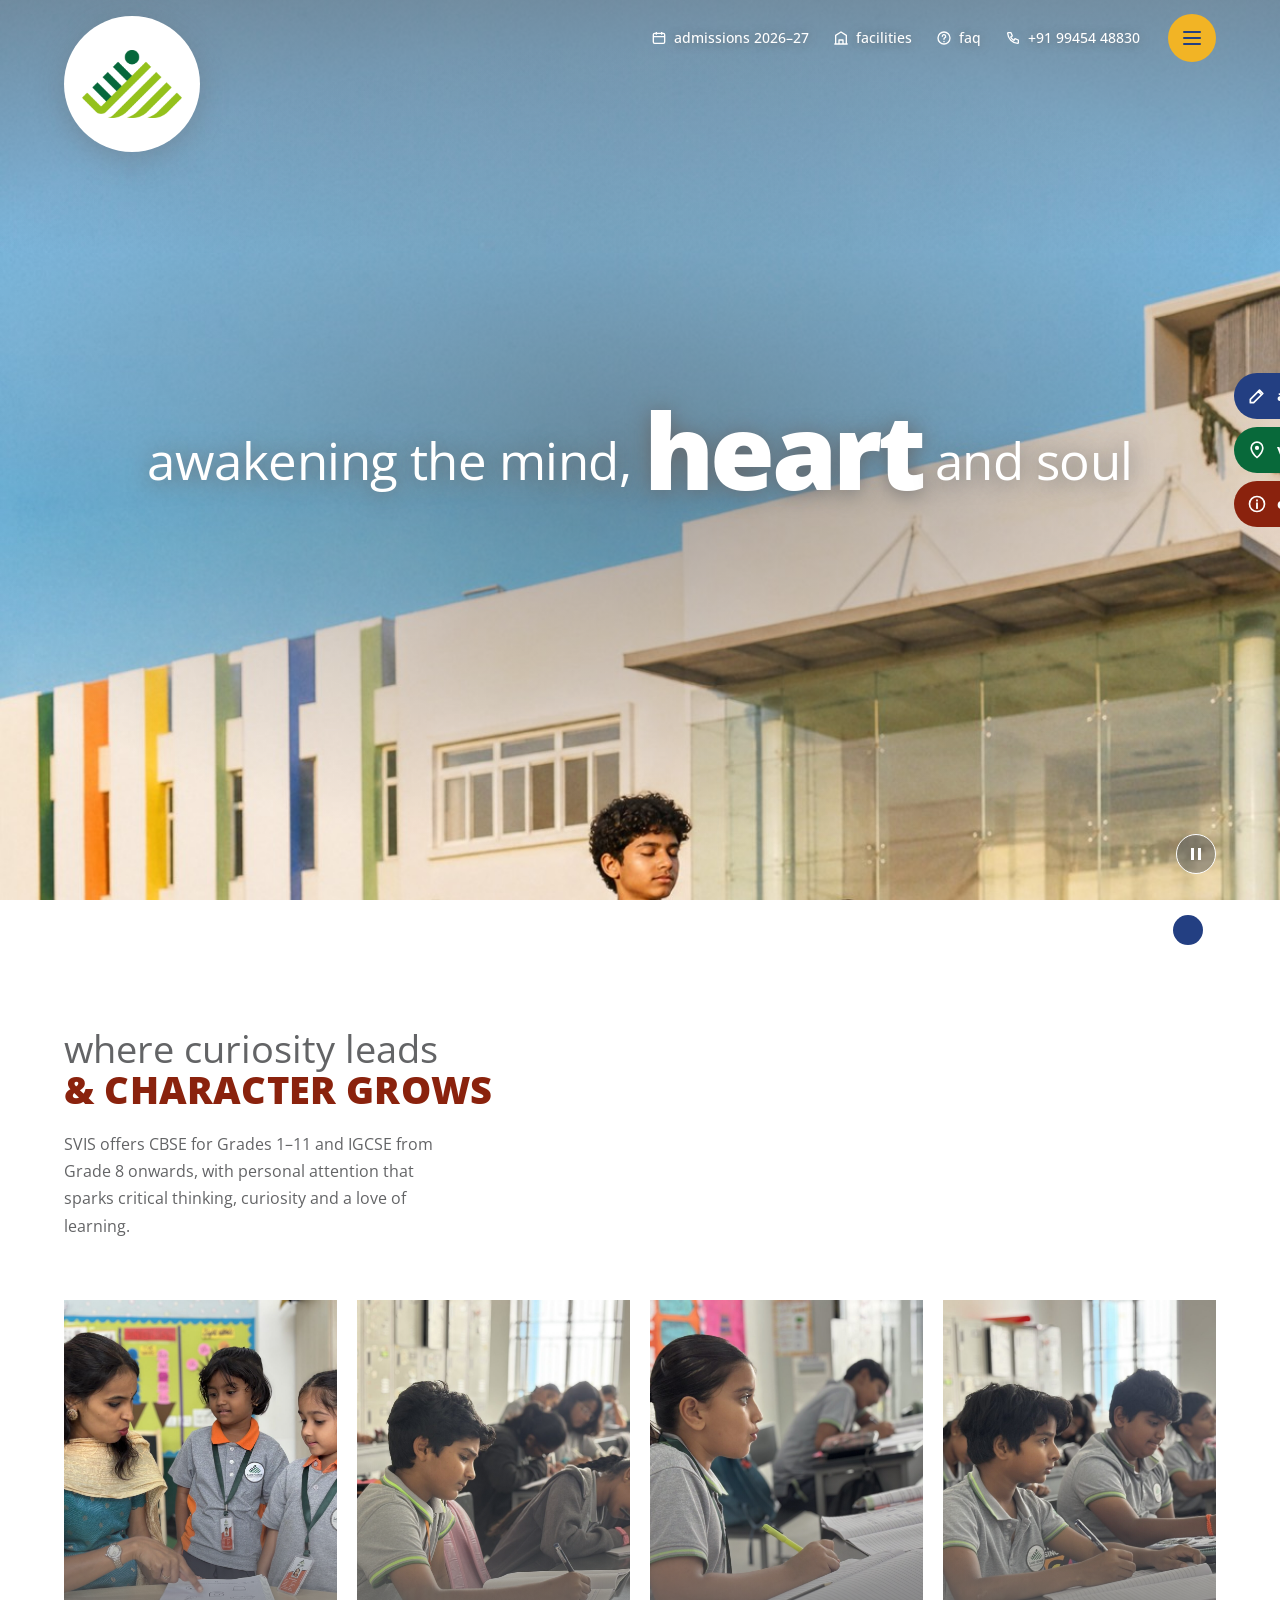
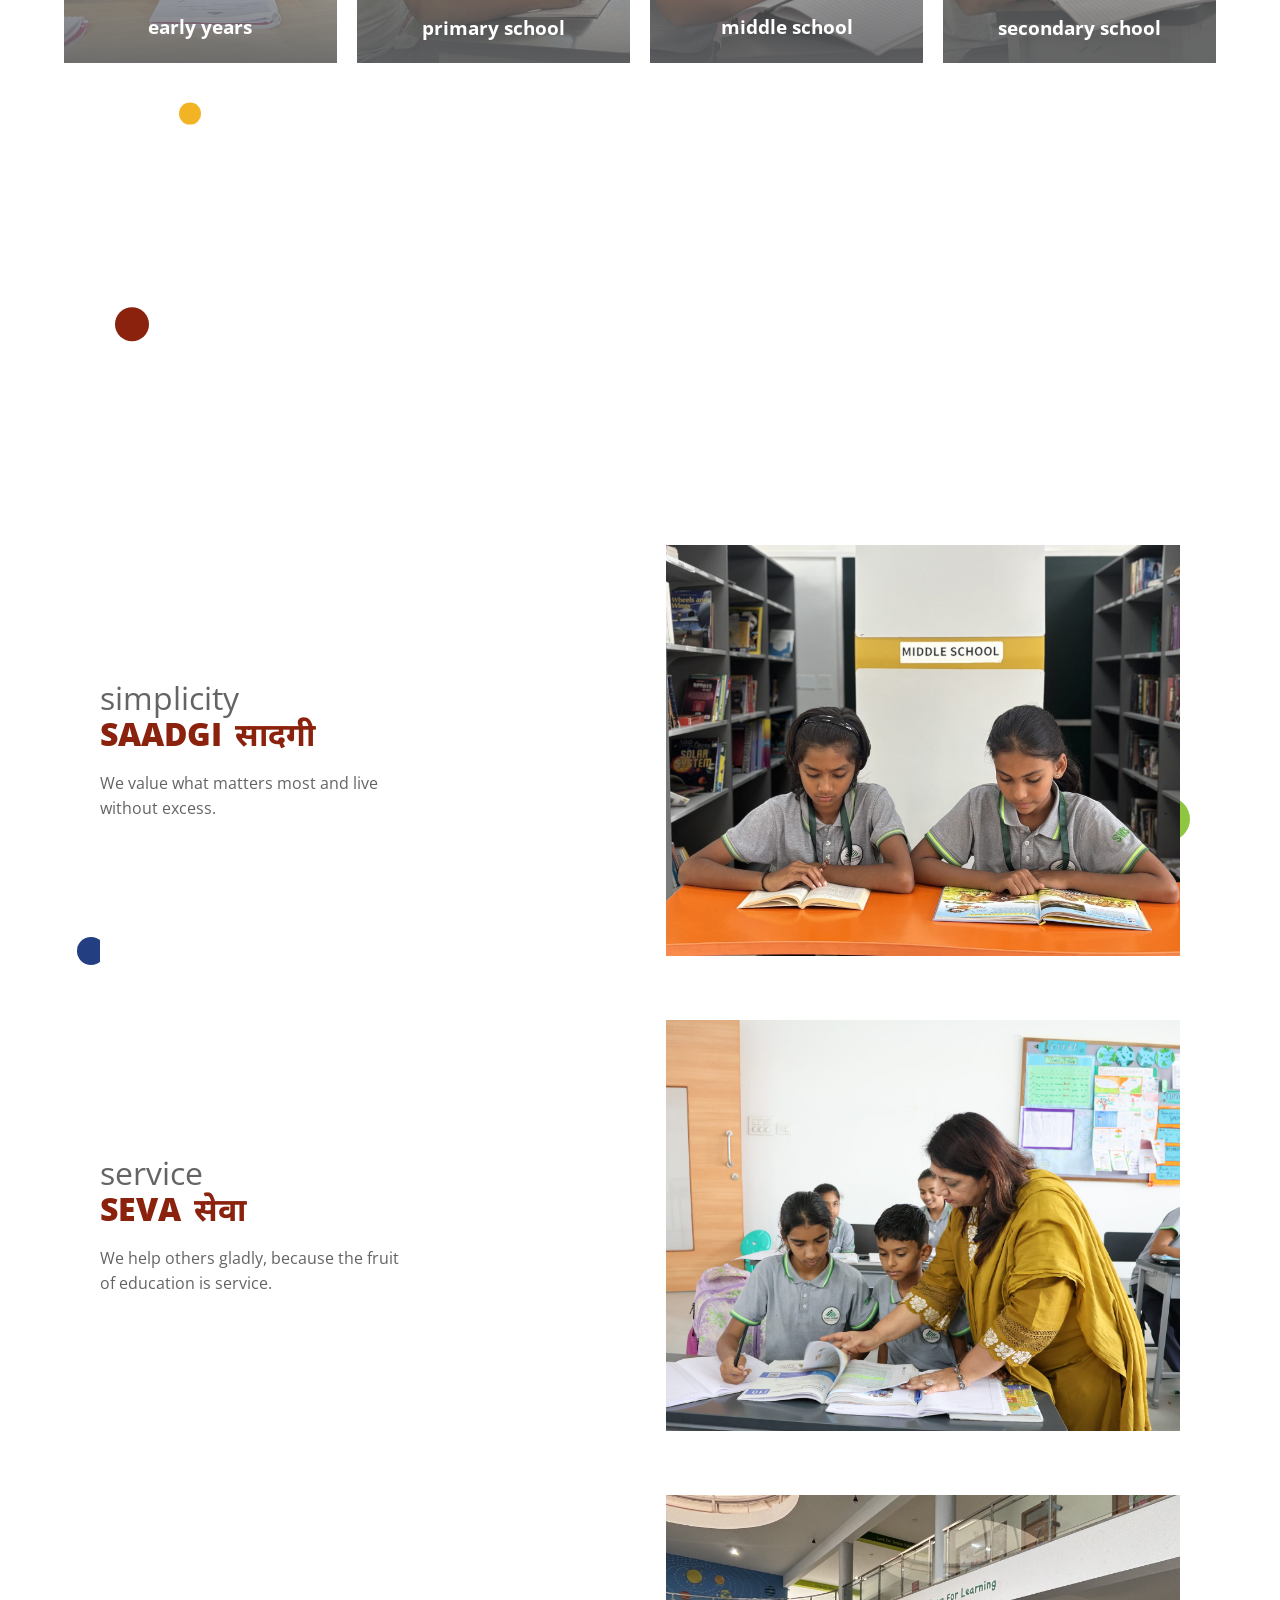
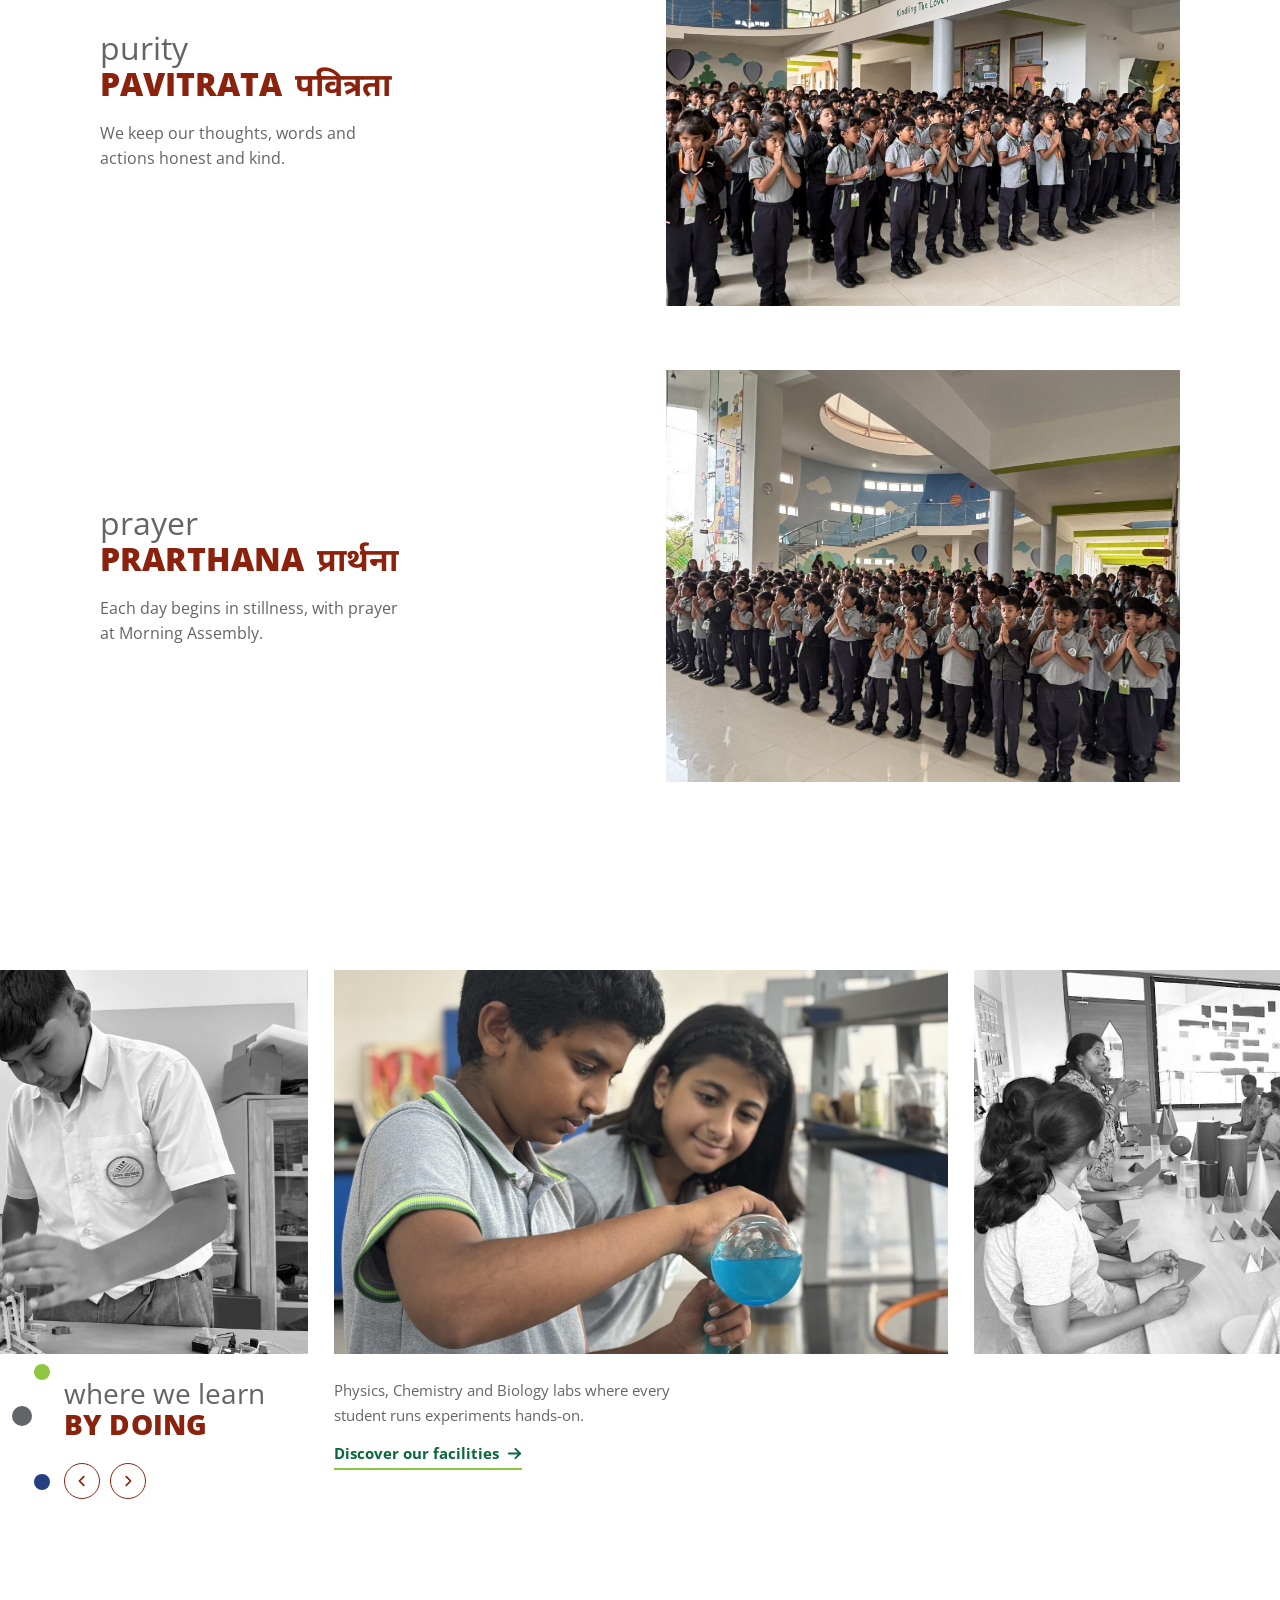
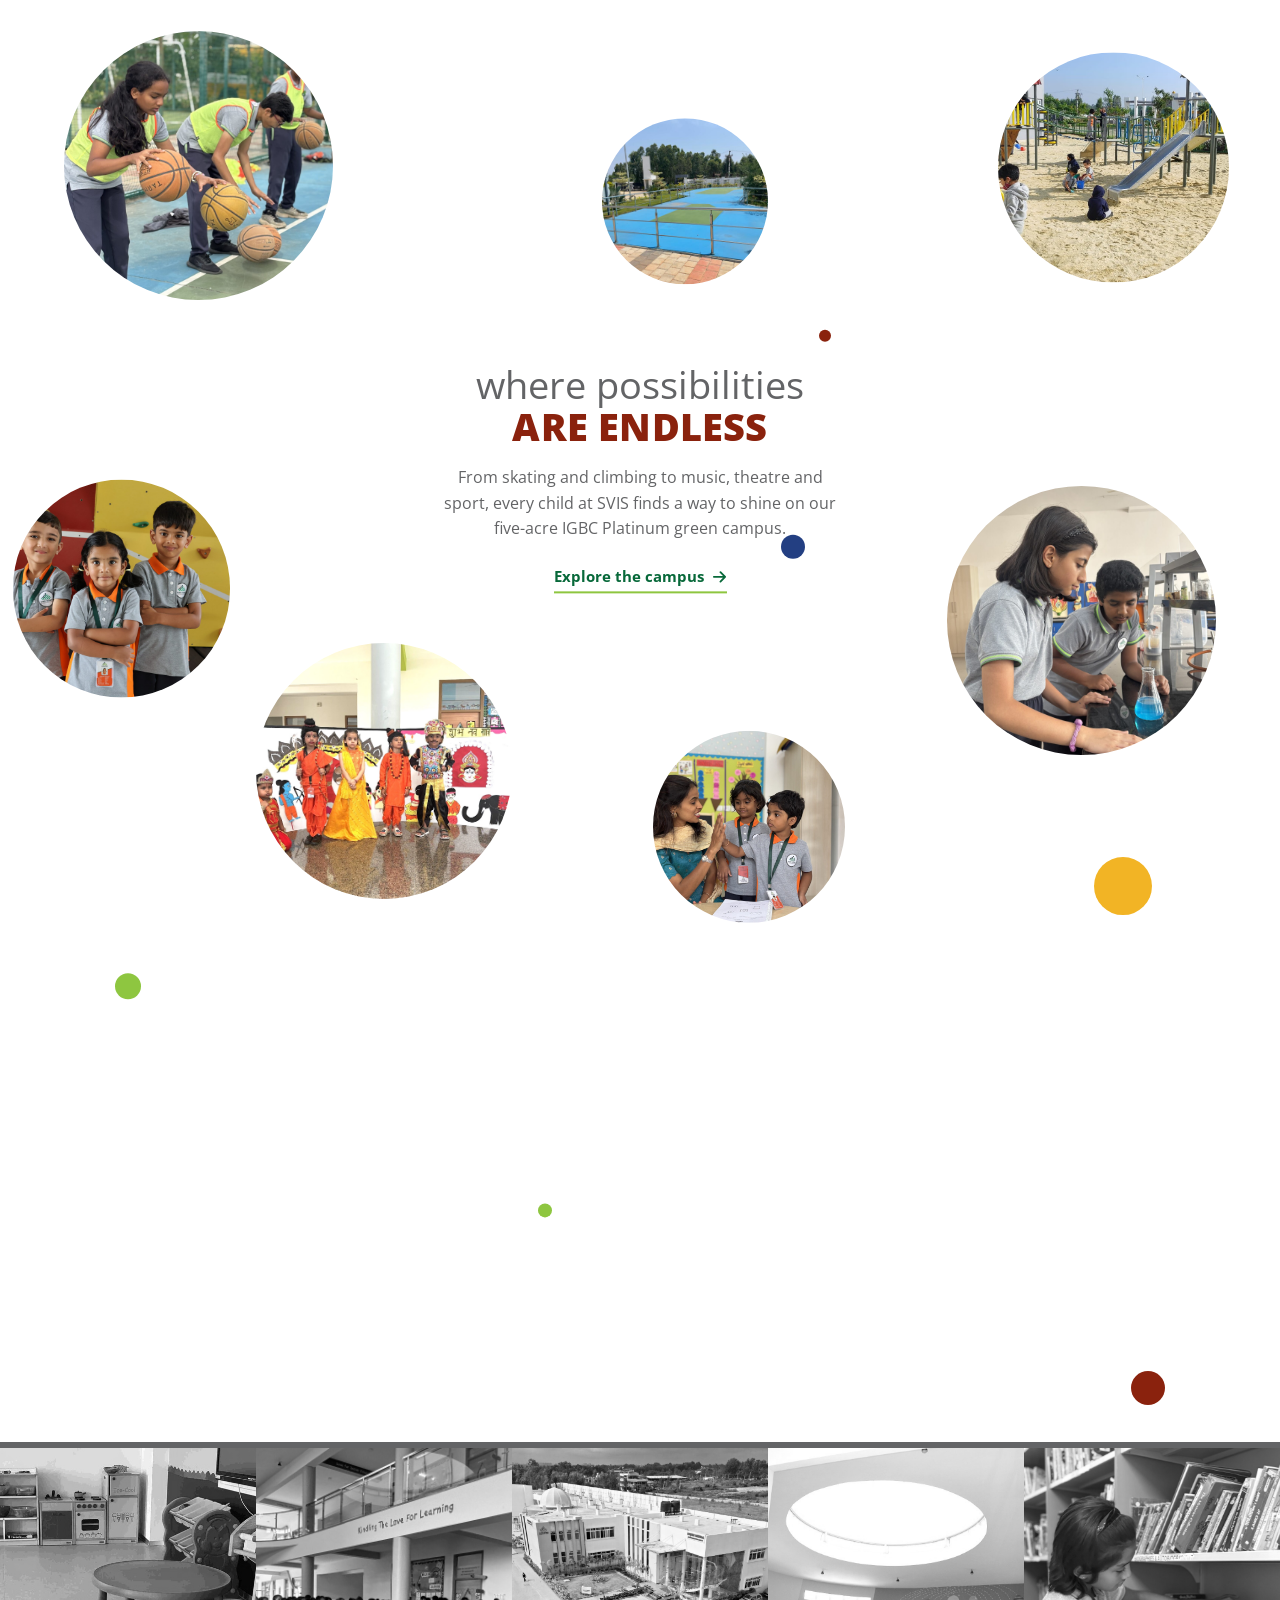
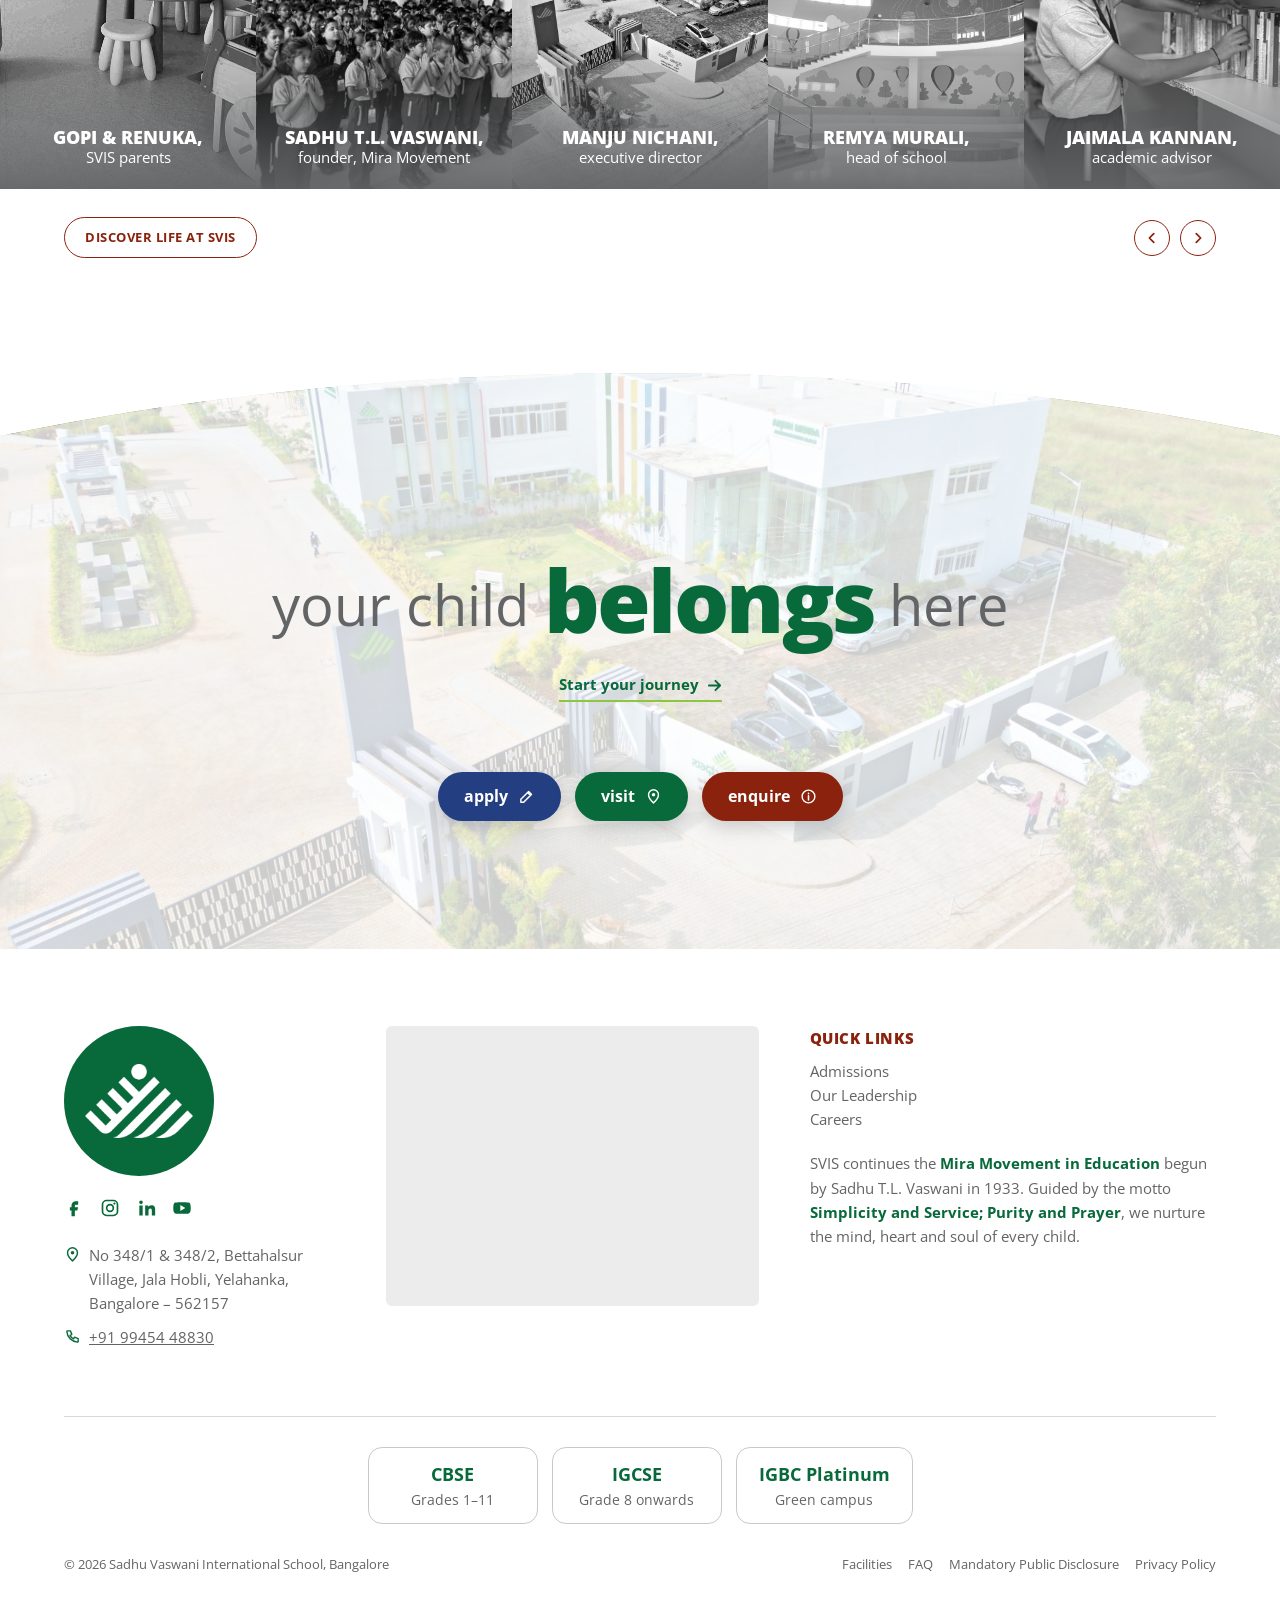
==== commit 3911b26c: "Rebuild homepage in new layout with SVIS brand colours" ====
--- a/index.html
+++ b/index.html
@@ -30,7 +30,8 @@
 <link rel="preconnect" href="https://fonts.googleapis.com">
 <link rel="preconnect" href="https://fonts.gstatic.com" crossorigin>
 <link href="https://fonts.googleapis.com/css2?family=Open+Sans:ital,wght@0,300..800;1,300..800&display=swap" rel="stylesheet">
-<link rel="stylesheet" href="assets/svis.css">
+<link href="https://fonts.googleapis.com/css2?family=Noto+Sans+Devanagari:wght@700&amp;text=%E0%A4%B8%E0%A4%BE%E0%A4%A6%E0%A4%97%E0%A5%80%E0%A4%B8%E0%A5%87%E0%A4%B5%E0%A4%BE%E0%A4%AA%E0%A4%B5%E0%A4%BF%E0%A4%A4%E0%A5%8D%E0%A4%B0%E0%A4%A4%E0%A4%BE%E0%A4%AA%E0%A5%8D%E0%A4%B0%E0%A4%BE%E0%A4%B0%E0%A5%8D%E0%A4%A5%E0%A4%A8%E0%A4%BE&amp;display=swap" rel="stylesheet">
+<link rel="stylesheet" href="assets/home.css">
 <script>document.documentElement.classList.add('js')</script>
 <script type="application/ld+json">
 {
@@ -105,331 +106,243 @@
 </script>
 </head>
 <body>
-<a class="skip-link" href="#main">Skip to content</a>
+<a class="skip" href="#main">Skip to content</a>
 <svg class="sprite" aria-hidden="true">
-  <defs>
-    <path id="ringp" d="M50 50m-33 0a33 33 0 1 1 66 0a33 33 0 1 1-66 0"/>
-    <clipPath id="blade" clipPathUnits="objectBoundingBox"><path d="M.2 0H1V1H.03C.2.8.3.54.25.3.23.18.21.08.2 0Z"/></clipPath>
-    <clipPath id="tri" clipPathUnits="objectBoundingBox"><path d="M.44.05Q.5-.03.56.05L.98.89Q1.03 1 .92 1H.08Q-.03 1 .02.89Z"/></clipPath>
-  </defs>
-  <symbol id="scallop" viewBox="0 0 100 100"><path d="M50.0 6.0A10.6 10.6 0 0 1 69.1 10.4A10.6 10.6 0 0 1 84.4 22.6A10.6 10.6 0 0 1 92.9 40.2A10.6 10.6 0 0 1 92.9 59.8A10.6 10.6 0 0 1 84.4 77.4A10.6 10.6 0 0 1 69.1 89.6A10.6 10.6 0 0 1 50.0 94.0A10.6 10.6 0 0 1 30.9 89.6A10.6 10.6 0 0 1 15.6 77.4A10.6 10.6 0 0 1 7.1 59.8A10.6 10.6 0 0 1 7.1 40.2A10.6 10.6 0 0 1 15.6 22.6A10.6 10.6 0 0 1 30.9 10.4A10.6 10.6 0 0 1 50.0 6.0Z"/></symbol>
-  <symbol id="squiggle" viewBox="0 0 120 24" preserveAspectRatio="xMinYMid meet"><path d="M2 14c10-14 18 12 30 2s16-14 28-2 18 12 30 0 14-12 28-4" fill="none" stroke="currentColor" stroke-width="3" stroke-linecap="round"/></symbol>
-  <symbol id="star" viewBox="0 0 24 24"><path fill="currentColor" d="M12 1l2.6 8.4L23 12l-8.4 2.6L12 23l-2.6-8.4L1 12l8.4-2.6z"/></symbol>
-  <symbol id="arrow-ne" viewBox="0 0 16 16"><path d="M3 13 13 3M5 3h8v8" fill="none" stroke="currentColor" stroke-width="2" stroke-linecap="round" stroke-linejoin="round"/></symbol>
-  <symbol id="arrow-r" viewBox="0 0 16 16"><path d="M2 8h12M9 3l5 5-5 5" fill="none" stroke="currentColor" stroke-width="2" stroke-linecap="round" stroke-linejoin="round"/></symbol>
-  <symbol id="arrow-l" viewBox="0 0 16 16"><path d="M14 8H2M7 3 2 8l5 5" fill="none" stroke="currentColor" stroke-width="2" stroke-linecap="round" stroke-linejoin="round"/></symbol>
+  <symbol id="i-arrow" viewBox="0 0 16 16"><path d="M2 8h12M9 3l5 5-5 5" fill="none" stroke="currentColor" stroke-width="2" stroke-linecap="round" stroke-linejoin="round"/></symbol>
+  <symbol id="i-left" viewBox="0 0 16 16"><path d="M10 3 5 8l5 5" fill="none" stroke="currentColor" stroke-width="2" stroke-linecap="round" stroke-linejoin="round"/></symbol>
+  <symbol id="i-right" viewBox="0 0 16 16"><path d="m6 3 5 5-5 5" fill="none" stroke="currentColor" stroke-width="2" stroke-linecap="round" stroke-linejoin="round"/></symbol>
+  <symbol id="i-pen" viewBox="0 0 24 24"><path d="M4 20h4L19 9l-4-4L4 16v4ZM13.5 6.5l4 4" fill="none" stroke="currentColor" stroke-width="2" stroke-linejoin="round"/></symbol>
+  <symbol id="i-pin" viewBox="0 0 24 24"><path d="M12 21s7-6.2 7-11.5a7 7 0 0 0-14 0C5 14.8 12 21 12 21Z" fill="none" stroke="currentColor" stroke-width="2"/><circle cx="12" cy="9.5" r="2.5" fill="currentColor"/></symbol>
+  <symbol id="i-info" viewBox="0 0 24 24"><circle cx="12" cy="12" r="9" fill="none" stroke="currentColor" stroke-width="2"/><path d="M12 11v6M12 7.5v.5" stroke="currentColor" stroke-width="2.2" stroke-linecap="round"/></symbol>
+  <symbol id="i-cal" viewBox="0 0 24 24"><rect x="3.5" y="5" width="17" height="15" rx="2" fill="none" stroke="currentColor" stroke-width="2"/><path d="M3.5 10h17M8 3v4M16 3v4" stroke="currentColor" stroke-width="2"/></symbol>
+  <symbol id="i-build" viewBox="0 0 24 24"><path d="M4 21V8l8-5 8 5v13M9 21v-6h6v6M2 21h20" fill="none" stroke="currentColor" stroke-width="2" stroke-linejoin="round"/></symbol>
+  <symbol id="i-q" viewBox="0 0 24 24"><circle cx="12" cy="12" r="9" fill="none" stroke="currentColor" stroke-width="2"/><path d="M9.5 9.5a2.5 2.5 0 1 1 3.5 2.3c-.7.3-1 .9-1 1.6v.6M12 17v.5" fill="none" stroke="currentColor" stroke-width="2" stroke-linecap="round"/></symbol>
+  <symbol id="i-phone" viewBox="0 0 24 24"><path d="M5 4h4l2 5-2.5 1.5a11 11 0 0 0 5 5L15 13l5 2v4a1 1 0 0 1-1 1A16 16 0 0 1 4 5a1 1 0 0 1 1-1Z" fill="none" stroke="currentColor" stroke-width="2" stroke-linejoin="round"/></symbol>
   <symbol id="i-fb" viewBox="0 0 24 24"><path fill="currentColor" d="M14 8h3V4h-3a5 5 0 0 0-5 5v2H7v4h2v7h4v-7h3l1-4h-4V9a1 1 0 0 1 1-1z"/></symbol>
   <symbol id="i-ig" viewBox="0 0 24 24"><g fill="none" stroke="currentColor" stroke-width="2"><rect x="3" y="3" width="18" height="18" rx="5"/><circle cx="12" cy="12" r="4"/></g><circle cx="17.3" cy="6.7" r="1.3" fill="currentColor"/></symbol>
   <symbol id="i-li" viewBox="0 0 24 24"><path fill="currentColor" d="M4 9h4v12H4zM6 3a2.2 2.2 0 1 1 0 4.4A2.2 2.2 0 0 1 6 3zm5 6h3.8v1.7c.6-1 1.9-2 3.8-2 4 0 4.4 2.6 4.4 6V21h-4v-5.3c0-1.3 0-3-1.8-3s-2.2 1.4-2.2 2.9V21h-4z"/></symbol>
-  <symbol id="i-yt" viewBox="0 0 24 24"><path fill="currentColor" d="M22 7.5a3 3 0 0 0-2-2C18 5 12 5 12 5s-6 0-8 .5a3 3 0 0 0-2 2A30 30 0 0 0 1.500 12 30 30 0 0 0 2 16.500a3 3 0 0 0 2 2c2 .5 8 .5 8 .5s6 0 8-.5a3 3 0 0 0 2-2 30 30 0 0 0 .5-4.500A30 30 0 0 0 22 7.500zM10 15V9l5 3z"/></symbol>
-  <symbol id="i-x" viewBox="0 0 24 24"><path fill="currentColor" d="M18 3h3l-7 8 8 10h-6l-5-6-5 6H3l7.500-9L3 3h6l4.500 5.500z"/></symbol>
+  <symbol id="i-yt" viewBox="0 0 24 24"><path fill="currentColor" d="M22 7.5a3 3 0 0 0-2-2C18 5 12 5 12 5s-6 0-8 .5a3 3 0 0 0-2 2A30 30 0 0 0 1.5 12 30 30 0 0 0 2 16.5a3 3 0 0 0 2 2c2 .5 8 .5 8 .5s6 0 8-.5a3 3 0 0 0 2-2 30 30 0 0 0 .5-4.5 30 30 0 0 0-.5-4.5zM10 15.5v-7l6 3.5z"/></symbol>
 </svg>
 
-<header class="site on-dark" id="siteHeader">
-  <a class="logo" href="index.html" aria-label="Sadhu Vaswani International School, Bangalore home">
-    <picture class="lg-c"><source media="(max-width:560px)" srcset="logo/logo-mark-color.png" width="1200" height="818"><img src="logo/logo-full-color.png" width="2000" height="413" alt="Sadhu Vaswani International School"></picture>
-    <picture class="lg-w"><source media="(max-width:560px)" srcset="logo/logo-mark-white.png" width="1200" height="818"><img src="logo/logo-full-white.png" width="2000" height="413" alt=""></picture>
+<header class="hd" id="hd">
+  <a class="hd-logo" href="index.html" aria-label="Sadhu Vaswani International School, Bangalore home">
+    <span class="badge"><img src="logo/logo-mark-color.png" width="1200" height="818" alt=""></span>
+    <img class="word" src="logo/logo-full-white.png" width="2000" height="413" alt="">
   </a>
-  <div class="bar">
-    <button class="b-menu" id="menuBtn" type="button" aria-expanded="false" aria-controls="siteMenu"><span>Menu</span><i></i></button>
-    <a class="b-guide" href="#guide">Explore SVIS</a>
-    <a class="b-q" href="admissions.html">Enquire</a>
-    <a class="b-q" href="#tour">Visit</a>
-    <a class="b-apply" href="https://svisbangalore.com/svis-admission-form/">Apply <svg aria-hidden="true"><use href="#arrow-ne"/></svg></a>
-    <div class="menu" id="siteMenu">
-      <nav aria-label="Primary">
-        <ul>
-          <li><a href="about.html"><b>About SVIS</b><span>Our story, values and leadership</span></a></li>
-          <li><a href="#academics"><b>Academics</b><span>CBSE for Grades 1–11, IGCSE from Grade 8</span></a></li>
-          <li><a href="#campus"><b>Campus</b><span>An IGBC Platinum green campus in Yelahanka</span></a></li>
-          <li><a href="facilities.html"><b>Facilities</b><span>Labs, library, sports, transport and daily care</span></a></li>
-          <li><a href="admissions.html"><b>Admissions</b><span>Process, age criteria and documents for 2026–27</span></a></li>
-          <li><a href="faq.html"><b>FAQ</b><span>Answers for parents</span></a></li>
-        </ul>
-      </nav>
-      <div class="m-side">
-        <img src="logo/logo-mark-white.png" width="1200" height="818" alt="" loading="lazy">
-        <p>No 348/1 &amp; 348/2, Bettahalsur Village, Jala Hobli, Yelahanka, Bangalore – 562157</p>
-        <p><a href="tel:+919945448830">+91 99454 48830</a><br><a href="mailto:enquiries@svisbangalore.com">enquiries@svisbangalore.com</a></p>
-        <svg aria-hidden="true"><use href="#squiggle"/></svg>
-      </div>
-    </div>
-  </div>
+  <nav class="util" aria-label="Quick links">
+    <a href="admissions.html"><svg aria-hidden="true"><use href="#i-cal"/></svg>admissions 2026–27</a>
+    <a href="facilities.html"><svg aria-hidden="true"><use href="#i-build"/></svg>facilities</a>
+    <a href="faq.html"><svg aria-hidden="true"><use href="#i-q"/></svg>faq</a>
+    <a href="tel:+919945448830"><svg aria-hidden="true"><use href="#i-phone"/></svg>+91 99454 48830</a>
+  </nav>
+  <button class="burger" id="burger" type="button" aria-expanded="false" aria-controls="menu" aria-label="Open menu"><i></i></button>
 </header>
-<div class="scrim" aria-hidden="true"></div>
+
+<div class="menu" id="menu" inert>
+  <div class="m-photo">
+    <img src="images/hero-assembly-hall.jpg" width="1920" height="1440" alt="" loading="lazy">
+    <div class="m-cta">
+      <p class="m-h">your child belongs here</p>
+      <p>Join a values-driven school where curiosity, character and kindness grow together. Admissions are open for 2026–27.</p>
+      <a href="admissions.html">Explore admissions <svg aria-hidden="true"><use href="#i-arrow"/></svg></a>
+    </div>
+  </div>
+  <div class="m-panel">
+    <nav aria-label="Primary">
+      <ul>
+        <li><a href="about.html">about svis</a></li>
+        <li><a href="#academics">academics</a></li>
+        <li><a href="facilities.html">campus &amp; facilities</a></li>
+        <li><a href="admissions.html">admissions</a></li>
+        <li><a href="faq.html">faq</a></li>
+      </ul>
+    </nav>
+    <div class="m-contact">
+      <p>No 348/1 &amp; 348/2, Bettahalsur Village, Jala Hobli, Yelahanka, Bangalore – 562157</p>
+      <p><a href="tel:+919945448830">+91 99454 48830</a><br><a href="mailto:enquiries@svisbangalore.com">enquiries@svisbangalore.com</a></p>
+    </div>
+  </div>
+</div>
+
+<nav class="quick" aria-label="Get started">
+  <a class="q-apply" href="https://svisbangalore.com/svis-admission-form/"><svg aria-hidden="true"><use href="#i-pen"/></svg><span>apply</span></a>
+  <a class="q-visit" href="mailto:enquiries@svisbangalore.com?subject=Campus%20tour"><svg aria-hidden="true"><use href="#i-pin"/></svg><span>visit</span></a>
+  <a class="q-enq" href="mailto:enquiries@svisbangalore.com"><svg aria-hidden="true"><use href="#i-info"/></svg><span>enquire</span></a>
+</nav>
+
 <main id="main">
 
-<!-- HERO -->
-<section class="vh" id="top">
-  <div class="vh-reveal">
-    <div class="vh-media"><picture><source media="(orientation: portrait)" srcset="images/hero-mind-heart-soul-tall.jpg" width="1200" height="2400"><img src="images/hero-mind-heart-soul.jpg" width="2400" height="1357" alt="Six students in grey SVIS uniforms on the lawn in front of the SVIS Bangalore building with its rainbow-striped facade: one reads, two plant a sapling, and three stand with palms joined in prayer." fetchpriority="high"></picture></div>
-    <div class="vh-veil"></div>
-    <div class="vh-copy">
-      <h1 class="vh-title"><span class="ey">Sadhu Vaswani International School, Bangalore</span>
-        <span class="ln">Awakening</span>
-        <span class="ln"><span>the Mind,</span> <span class="ring">Heart<svg viewBox="0 0 240 90" preserveAspectRatio="none" aria-hidden="true"><path d="M34 20C76 2 186 2 222 26c24 18-10 46-74 54-58 7-124 2-140-26C-4 30 40 10 92 6c52-3 104 2 136 22"/></svg></span></span>
-        <span class="ln">and Soul.</span></h1>
-      <p class="vh-sub"><span class="boards"><span><b>CBSE</b> Grades 1–11</span><span><b>IGCSE</b> Grade 8 onwards</span></span>A school in Yelahanka, North Bangalore, where every child grows confident and curious.</p>
-    </div>
-  </div>
-  <a class="sticker" href="admissions.html" aria-label="Admissions open 2026–27. Go to admissions.">
-    <svg viewBox="0 0 100 100" aria-hidden="true"><use class="sc" href="#scallop"/><g class="spin"><text><textPath href="#ringp">ADMISSIONS OPEN 2026–27 ✦ APPLY NOW ✦</textPath></text></g><path class="glyph" d="M41 59 59 41M45 41h14v14"/></svg>
-  </a>
-  <button class="vh-pause" type="button" aria-pressed="false"><i></i><span>Pause motion</span></button>
-</section>
-
-<!-- STORY -->
-<section class="story" id="story" data-slider="7000">
+<section class="hero" id="top">
+  <div class="h-media"><picture><source media="(orientation: portrait)" srcset="images/hero-mind-heart-soul-tall.jpg" width="1200" height="2400"><img src="images/hero-mind-heart-soul.jpg" width="2400" height="1357" alt="Six students in grey SVIS uniforms on the lawn in front of the SVIS Bangalore building with its rainbow-striped facade: one reads, two plant a sapling, and three stand with palms joined in prayer." fetchpriority="high"></picture></div>
+  <div class="h-veil"></div>
+  <h1 class="h-tag"><span class="sr">Sadhu Vaswani International School, Bangalore: </span>awakening the mind, <b>heart</b> and soul</h1>
+  <button class="h-pause" id="pause" type="button" aria-pressed="false" aria-label="Pause background motion"><i></i></button>
+</section>
+
+<section class="intro" id="academics">
+  <span class="dot" style="--c:var(--maroon);--s:34px;left:5%;top:44%" data-speed=".18" aria-hidden="true"></span>
+  <span class="dot" style="--c:var(--blue);--s:30px;right:6%;top:14%" data-speed="-.12" aria-hidden="true"></span>
+  <span class="dot" style="--c:var(--lime);--s:16px;right:12%;top:30%" data-speed=".25" aria-hidden="true"></span>
   <div class="wrap">
-    <h2 class="label">The SVIS Story <svg aria-hidden="true"><use href="#squiggle"/></svg></h2>
-    <div data-track>
-      <div data-slide>
-        <p class="d3 story-txt long" data-words>At SVIS, we inspire curiosity, creativity, and innovation. Guided by truth, respect, and excellence, we empower every child to make a meaningful impact with integrity and purpose.</p>
-        <figure><img src="images/hero-assembly-hall.jpg" width="1920" height="1440" alt="The atrium at SVIS Bangalore, beneath the words 'Kindling The Love For Learning.'" loading="lazy"></figure>
-      </div>
-      <div data-slide>
-        <p class="d3 story-txt" data-words>“The root of education is reverence. The fruit of education is service.”</p>
-        <figure><img src="images/sanctuary-prayer.jpg" width="1920" height="1440" alt="SVIS students gathered in prayer during Morning Assembly." loading="lazy"></figure>
-      </div>
-      <div data-slide>
-        <p class="d3 story-txt long" data-words>SVIS opened in June 2021 at Bettahalasur, Yelahanka, continuing the Mira Movement in Education begun by Sadhu T.L. Vaswani in 1933.</p>
-        <figure><img src="images/library-reading.jpg" width="1920" height="1440" alt="Two SVIS Middle School students reading together at a library table." loading="lazy"></figure>
-      </div>
-    </div>
-    <div class="story-foot">
-      <div class="sl-nav">
-        <button class="sl-arrow" type="button" data-prev aria-label="Previous"><svg aria-hidden="true"><use href="#arrow-l"/></svg></button>
-        <div data-dots></div>
-        <button class="sl-arrow" type="button" data-next aria-label="Next"><svg aria-hidden="true"><use href="#arrow-r"/></svg></button>
-      </div>
-      <a class="btn btn-ghost" href="about.html">Read our Vision &amp; Mission</a>
-    </div>
-  </div>
-</section>
-
-<!-- CAMPUS -->
-<section class="community" id="campus">
+    <h2 class="tt" data-rv><span>where curiosity leads</span><b>&amp; character grows</b></h2>
+    <p class="lead" data-rv>SVIS offers CBSE for Grades 1–11 and IGCSE from Grade 8 onwards, with personal attention that sparks critical thinking, curiosity and a love of learning.</p>
+    <div class="stages">
+      <a class="stage" href="https://svisbangalore.com/montessori-early-years/" data-rv><img src="images/pre-primary-2.jpg" width="1920" height="1440" alt="A teacher guiding two Pre-Primary children through a worksheet at SVIS." loading="lazy"><b>early years</b></a>
+      <a class="stage" href="https://svisbangalore.com/primary/" data-rv><img src="images/primary-classroom.jpg" width="1920" height="1440" alt="Students writing in their notebooks during a classroom lesson at SVIS." loading="lazy"><b>primary school</b></a>
+      <a class="stage" href="https://svisbangalore.com/middle-school/" data-rv><img src="images/classroom-focus.jpg" width="1920" height="1440" alt="An SVIS student writing in her notebook during a lesson." loading="lazy"><b>middle school</b></a>
+      <a class="stage" href="https://svisbangalore.com/secondary-school/" data-rv><img src="images/secondary-classroom.jpg" width="1920" height="1440" alt="Older SVIS students writing at their desks in a classroom." loading="lazy"><b>secondary school</b></a>
+    </div>
+  </div>
+</section>
+
+<section class="values" id="values">
+  <span class="dot" style="--c:var(--gold);--s:22px;left:14%;top:7%" data-speed=".2" aria-hidden="true"></span>
+  <span class="dot" style="--c:var(--maroon);--s:34px;left:9%;top:11%" data-speed=".1" aria-hidden="true"></span>
+  <span class="dot" style="--c:var(--blue);--s:28px;left:6%;top:26%" data-speed="-.15" aria-hidden="true"></span>
+  <span class="dot" style="--c:var(--lime);--s:44px;right:7%;top:38%" data-speed=".22" aria-hidden="true"></span>
+  <span class="dot" style="--c:var(--grey);--s:24px;left:44%;top:60%" data-speed="-.2" aria-hidden="true"></span>
   <div class="wrap">
-    <h2 class="label">Our Campus <svg aria-hidden="true"><use href="#squiggle"/></svg></h2>
-    <p class="display" data-words>A vibrant campus, built for every student.</p>
-    <div class="shapes">
-      <figure class="shape s-circle" data-reveal>
-        <div class="shape-img"><img src="images/sanctuary-assembly-2.jpg" width="1920" height="1440" alt="SVIS students gathered for Morning Assembly beneath the atrium's oval skylight." loading="lazy"></div>
-        <figcaption><b>Morning Assembly</b><span>Every day begins together</span></figcaption>
-      </figure>
-      <figure class="shape s-rect" data-reveal>
-        <div class="shape-img"><img src="images/library-shelving.jpg" width="1440" height="1920" alt="An SVIS student browsing the biography shelf in the library." loading="lazy"></div>
-        <figcaption><b>Reading Corner</b><span>A book for every interest</span></figcaption>
-      </figure>
-      <figure class="shape s-tri" data-reveal>
-        <div class="shape-img"><img src="images/climbing-wall.jpg" width="1920" height="1280" alt="Three SVIS students at the climbing wall." loading="lazy"></div>
-        <figcaption><b>Adventure Wall</b><span>Climbing and play</span></figcaption>
-      </figure>
-    </div>
-    <a class="btn btn-line" href="facilities.html">Explore all facilities</a>
-  </div>
-</section>
-
-<!-- ACADEMICS -->
-<section class="skills" id="academics">
-  <div class="wrap sk-head">
-    <h2 class="label">Academics <svg aria-hidden="true"><use href="#squiggle"/></svg></h2>
-    <p class="display" data-words>One journey, four stages.</p>
-    <ul class="sk-boards" aria-label="Curricula">
-      <li><b>CBSE</b><span>Grades 1–11</span></li>
-      <li><b>IGCSE</b><span>Grade 8 onwards</span></li>
-    </ul>
-    <p class="sk-hint">Select a stage to see what your child learns. <svg aria-hidden="true"><use href="#arrow-r"/></svg></p>
-    <div class="sk-photo"><img src="images/teacher-support.jpg" width="1920" height="1280" alt="A teacher giving two SVIS students individual attention at their desk." loading="lazy"></div>
-  </div>
-  <div class="sk-rows">
-    <div class="sk-row open">
-      <h3><button class="sk-btn" type="button" aria-expanded="true" aria-controls="sk-1" aria-label="Early Years"><span class="sk-track" aria-hidden="true"><span class="sk-set"><img src="images/pre-primary-2.jpg" width="1920" height="1440" alt="" loading="lazy"><b>Early Years<sup>1</sup></b><i></i><img src="images/pre-primary-teacher.jpg" width="1920" height="1440" alt="" loading="lazy"><b>Early Years<sup>1</sup></b><i></i></span></span><span class="sk-open" aria-hidden="true"><span class="o"><span class="d">See details</span><span class="m">Open</span></span><span class="c">Close</span><i></i></span></button></h3>
-      <div class="sk-panel" id="sk-1"><div><div class="wrap sk-body">
-        <h4>Montessori &amp; Early Years</h4>
-        <p>Each day begins with songs, stories, art, and theme-based activities that make learning joyful and meaningful. Children explore through hands-on experiences that build curiosity and imagination while nurturing social and emotional growth.</p>
-        <a class="btn btn-primary" href="https://svisbangalore.com/montessori-early-years/">Know more</a>
-      </div></div></div>
-    </div>
-    <div class="sk-row">
-      <h3><button class="sk-btn" type="button" aria-expanded="false" aria-controls="sk-2" aria-label="Primary"><span class="sk-track" aria-hidden="true"><span class="sk-set"><img src="images/primary-classroom.jpg" width="1920" height="1440" alt="" loading="lazy"><b>Primary<sup>2</sup></b><i></i><img src="images/classroom-focus.jpg" width="1920" height="1440" alt="" loading="lazy"><b>Primary<sup>2</sup></b><i></i></span></span><span class="sk-open" aria-hidden="true"><span class="o"><span class="d">See details</span><span class="m">Open</span></span><span class="c">Close</span><i></i></span></button></h3>
-      <div class="sk-panel" id="sk-2"><div><div class="wrap sk-body">
-        <h4>Primary School</h4>
-        <p>Our syllabus is aligned with the CBSE curriculum. Trained, experienced, and committed faculty work to ensure an engaging, interactive, and vibrant learning environment. A usual day includes academic sessions, music, dance, sport, and other extracurricular activities to keep students eager to come back for more every day.</p>
-        <a class="btn btn-primary" href="https://svisbangalore.com/primary/">Know more</a>
-      </div></div></div>
-    </div>
-    <div class="sk-row">
-      <h3><button class="sk-btn" type="button" aria-expanded="false" aria-controls="sk-3" aria-label="Middle"><span class="sk-track" aria-hidden="true"><span class="sk-set"><img src="images/robotics-lab.jpg" width="1920" height="1440" alt="" loading="lazy"><b>Middle<sup>3</sup></b><i></i><img src="images/science-lab.jpg" width="1440" height="1920" alt="" loading="lazy"><b>Middle<sup>3</sup></b><i></i></span></span><span class="sk-open" aria-hidden="true"><span class="o"><span class="d">See details</span><span class="m">Open</span></span><span class="c">Close</span><i></i></span></button></h3>
-      <div class="sk-panel" id="sk-3"><div><div class="wrap sk-body">
-        <h4>Middle School</h4>
-        <p>The curriculum builds strong conceptual foundations while encouraging practical application. Students explore English, Mathematics, Science, Social Science, and Computer Applications, along with Art, Music, and Physical Education. A balanced blend of academics, projects, and digital learning nurtures curiosity, creativity, and independent thinking. From Grade 8, families can choose the IGCSE pathway alongside CBSE.</p>
-        <a class="btn btn-primary" href="https://svisbangalore.com/middle-school/">Know more</a>
-      </div></div></div>
-    </div>
-    <div class="sk-row">
-      <h3><button class="sk-btn" type="button" aria-expanded="false" aria-controls="sk-4" aria-label="Secondary"><span class="sk-track" aria-hidden="true"><span class="sk-set"><img src="images/secondary-classroom.jpg" width="1920" height="1440" alt="" loading="lazy"><b>Secondary<sup>4</sup></b><i></i><img src="images/science-lab-2.jpg" width="1440" height="1920" alt="" loading="lazy"><b>Secondary<sup>4</sup></b><i></i></span></span><span class="sk-open" aria-hidden="true"><span class="o"><span class="d">See details</span><span class="m">Open</span></span><span class="c">Close</span><i></i></span></button></h3>
-      <div class="sk-panel" id="sk-4"><div><div class="wrap sk-body">
-        <h4>Secondary School</h4>
-        <p>The program prepares students for the CBSE Board Examinations, or for IGCSE examinations on the IGCSE pathway, through a focused yet holistic approach. Emphasis is placed on academic excellence, analytical thinking, and value-based learning. Through career awareness, collaboration, and community engagement, students grow into confident, responsible, and future-ready individuals.</p>
-        <a class="btn btn-primary" href="https://svisbangalore.com/secondary-school/">Know more</a>
-      </div></div></div>
-    </div>
-  </div>
-</section>
-
-<!-- VOICES -->
-<section class="voices" id="life" data-slider="9000">
-  <img src="images/sanctuary-assembly-2.jpg" width="1920" height="1440" alt="" loading="lazy">
+    <h2 class="tt c" data-rv><span>where values</span><b>unite us</b></h2>
+    <p class="lead c" data-rv><strong>Rooted in the teachings of Sadhu T.L. Vaswani,</strong> SVIS welcomes children from diverse backgrounds. Our motto, Simplicity and Service; Purity and Prayer, shapes how we learn, lead and care for one another.</p>
+  </div>
+  <div class="v-list">
+    <article class="v-row">
+      <div class="v-txt"><h3><span>simplicity</span><b>saadgi <span lang="hi">सादगी</span></b></h3><p>We value what matters most and live without excess.</p></div>
+      <figure><img src="images/library-reading.jpg" width="1920" height="1440" alt="Two SVIS students reading together at a library table." loading="lazy"></figure>
+    </article>
+    <article class="v-row">
+      <div class="v-txt"><h3><span>service</span><b>seva <span lang="hi">सेवा</span></b></h3><p>We help others gladly, because the fruit of education is service.</p></div>
+      <figure><img src="images/teacher-support.jpg" width="1920" height="1280" alt="A teacher giving two SVIS students individual attention at their desk." loading="lazy"></figure>
+    </article>
+    <article class="v-row">
+      <div class="v-txt"><h3><span>purity</span><b>pavitrata <span lang="hi">पवित्रता</span></b></h3><p>We keep our thoughts, words and actions honest and kind.</p></div>
+      <figure><img src="images/sanctuary-assembly-2.jpg" width="1920" height="1440" alt="SVIS students gathered for Morning Assembly beneath the atrium's oval skylight." loading="lazy"></figure>
+    </article>
+    <article class="v-row">
+      <div class="v-txt"><h3><span>prayer</span><b>prarthana <span lang="hi">प्रार्थना</span></b></h3><p>Each day begins in stillness, with prayer at Morning Assembly.</p></div>
+      <figure><img src="images/sanctuary-prayer.jpg" width="1920" height="1440" alt="SVIS students gathered in prayer during Morning Assembly." loading="lazy"></figure>
+    </article>
+  </div>
+</section>
+
+<section class="learn" id="learning" aria-labelledby="learn-h">
+  <div class="l-head">
+    <span class="dot" style="--c:var(--lime);--s:16px;left:-30px;top:-14px" aria-hidden="true"></span>
+    <span class="dot" style="--c:var(--grey);--s:20px;left:-52px;top:28px" aria-hidden="true"></span>
+    <span class="dot" style="--c:var(--blue);--s:16px;left:-30px;top:96px" aria-hidden="true"></span>
+    <h2 class="tt" id="learn-h"><span>where we learn</span><b>by doing</b></h2>
+    <div class="arrows">
+      <button type="button" data-l="-1" aria-label="Previous"><svg aria-hidden="true"><use href="#i-left"/></svg></button>
+      <button type="button" data-l="1" aria-label="Next"><svg aria-hidden="true"><use href="#i-right"/></svg></button>
+    </div>
+  </div>
+  <div class="l-track" id="ltrack" tabindex="0" aria-label="Learning at SVIS, scrollable">
+    <figure class="l-slide"><img src="images/robotics-lab.jpg" width="1920" height="1440" alt="Two SVIS Middle School students building a motorised model in the Robotics Lab." loading="lazy"><figcaption><p>Robotics and coding labs where students design, build and test their own ideas.</p><a class="lnk" href="facilities.html">Discover our facilities <svg aria-hidden="true"><use href="#i-arrow"/></svg></a></figcaption></figure>
+    <figure class="l-slide"><img src="images/science-lab.jpg" width="1440" height="1920" alt="SVIS students examining a blue solution in a round-bottom flask during a science lab experiment." loading="lazy"><figcaption><p>Physics, Chemistry and Biology labs where every student runs experiments hands-on.</p><a class="lnk" href="facilities.html">Discover our facilities <svg aria-hidden="true"><use href="#i-arrow"/></svg></a></figcaption></figure>
+    <figure class="l-slide"><img src="images/math-lab.jpg" width="1500" height="1125" alt="SVIS students working with colourful geometric solids around a table in the Math Lab." loading="lazy"><figcaption><p>A Mathematics lab that turns abstract ideas into shapes students can hold.</p><a class="lnk" href="facilities.html">Discover our facilities <svg aria-hidden="true"><use href="#i-arrow"/></svg></a></figcaption></figure>
+    <figure class="l-slide"><img src="images/composite-lab.jpg" width="1500" height="671" alt="SVIS students gathered with their teacher around a bench in the Composite Lab." loading="lazy"><figcaption><p>Project work in small groups, with a teacher close at hand to guide each step.</p><a class="lnk" href="facilities.html">Discover our facilities <svg aria-hidden="true"><use href="#i-arrow"/></svg></a></figcaption></figure>
+    <figure class="l-slide"><img src="images/computer-lab.jpg" width="1500" height="1000" alt="Rows of desktop computers in an SVIS computer lab." loading="lazy"><figcaption><p>Separate junior and senior ICT labs, so every student builds real digital skills.</p><a class="lnk" href="facilities.html">Discover our facilities <svg aria-hidden="true"><use href="#i-arrow"/></svg></a></figcaption></figure>
+  </div>
+</section>
+
+<section class="poss" id="campus">
+  <div class="p-stage">
+    <figure class="cir" style="--d:21%;left:5%;top:0" data-speed="-.08"><img src="images/sports-court.jpg" width="1440" height="1920" alt="SVIS students practising basketball dribbling drills on the sports court." loading="lazy"></figure>
+    <figure class="cir" style="--d:17%;left:1%;top:40%" data-speed=".1"><img src="images/climbing-wall.jpg" width="1920" height="1280" alt="Three SVIS students at the climbing wall." loading="lazy"></figure>
+    <figure class="cir" style="--d:20%;left:20%;top:67%" data-speed="-.14"><img src="images/performing-arts.jpg" width="1500" height="1217" alt="Young SVIS students in colourful costumes at a school performance." loading="lazy"></figure>
+    <figure class="cir" style="--d:13%;left:47%;top:1%" data-speed=".12"><img src="images/skating-rink.jpg" width="1024" height="768" alt="The outdoor skating rink on the SVIS campus." loading="lazy"></figure>
+    <figure class="cir" style="--d:18%;right:4%;top:3%" data-speed="-.1"><img src="images/play-area.jpg" width="1500" height="675" alt="Young children on the slides and climbing frames in the SVIS pre-primary play area." loading="lazy"></figure>
+    <figure class="cir" style="--d:21%;right:5%;top:39%" data-speed=".14"><img src="images/science-lab-2.jpg" width="1440" height="1920" alt="SVIS students at work on a science lab experiment." loading="lazy"></figure>
+    <figure class="cir" style="--d:15%;left:51%;top:73%" data-speed="-.06"><img src="images/pre-primary-teacher.jpg" width="1920" height="1440" alt="An SVIS teacher sharing a warm high-five with two young Pre-Primary children." loading="lazy"></figure>
+    <span class="dot" style="--c:var(--maroon);--s:12px;left:64%;top:16%" data-speed=".3" aria-hidden="true"></span>
+    <span class="dot" style="--c:var(--blue);--s:24px;left:61%;top:58%" data-speed="-.2" aria-hidden="true"></span>
+    <span class="dot" style="--c:var(--lime);--s:26px;left:9%;top:88%" data-speed=".2" aria-hidden="true"></span>
+    <span class="dot" style="--c:var(--gold);--s:58px;right:10%;top:90%" data-speed="-.15" aria-hidden="true"></span>
+    <div class="p-txt"><div data-rv>
+      <h2 class="tt c"><span>where possibilities</span><b>are endless</b></h2>
+      <p>From skating and climbing to music, theatre and sport, every child at SVIS finds a way to shine on our five-acre IGBC Platinum green campus.</p>
+      <a class="lnk" href="facilities.html">Explore the campus <svg aria-hidden="true"><use href="#i-arrow"/></svg></a>
+    </div></div>
+  </div>
+</section>
+
+<section class="voices" id="voices">
+  <span class="dot" style="--c:var(--lime);--s:14px;left:42%;top:22%" data-speed=".2" aria-hidden="true"></span>
+  <span class="dot" style="--c:var(--maroon);--s:34px;right:9%;top:24%" data-speed="-.15" aria-hidden="true"></span>
   <div class="wrap">
-    <h2 class="label">Parent Voices <svg aria-hidden="true"><use href="#squiggle"/></svg></h2>
-    <div>
-      <span class="v-mark" aria-hidden="true">“</span>
-      <div data-track>
-        <figure data-slide>
-          <blockquote class="d3">SVIS is not just the school but an EMOTION for us as we are associated with the school and a second HOME for our little one, looking forward to see our little one grow with the school STRONG, BRAVE AND INDEPENDENT.</blockquote>
-          <figcaption><cite>Gopi and Renuka<small>SVIS Parents</small></cite></figcaption>
-        </figure>
-        <figure data-slide>
-          <blockquote class="d3">Thank you and we feel that our daughter is in SAFE HANDS.</blockquote>
-          <figcaption><cite>Gopi and Renuka<small>SVIS Parents</small></cite></figcaption>
-        </figure>
-      </div>
-      <a class="btn btn-gold" href="admissions.html">Admissions 2026–27 <svg aria-hidden="true"><use href="#arrow-ne"/></svg></a>
-    </div>
-    <div class="v-side">
-      <div class="sl-nav">
-        <button class="sl-arrow" type="button" data-prev aria-label="Previous"><svg aria-hidden="true"><use href="#arrow-l"/></svg></button>
-        <div data-dots></div>
-        <button class="sl-arrow" type="button" data-next aria-label="Next"><svg aria-hidden="true"><use href="#arrow-r"/></svg></button>
-      </div>
-      <a class="sticker" href="#tour" aria-label="Visit the campus">
-        <svg viewBox="0 0 100 100" aria-hidden="true"><use class="sc" href="#scallop"/><g class="spin"><text><textPath href="#ringp">VISIT OUR CAMPUS ✦ COME SAY HELLO ✦</textPath></text></g><path class="glyph" d="M41 59 59 41M45 41h14v14"/></svg>
-      </a>
-    </div>
-  </div>
-</section>
-
-<!-- WHY SVIS -->
-<section class="why" id="why">
-  <div class="wrap">
-    <div class="why-top">
-      <div>
-        <h2 class="label">Why SVIS <svg aria-hidden="true"><use href="#squiggle"/></svg></h2>
-        <p class="d3" data-words>Four reasons families choose us.</p>
-      </div>
-      <a class="btn btn-line" href="about.html">About SVIS</a>
-    </div>
-    <div class="why-grid">
-      <a class="why-card" href="#academics" data-reveal>
-        <img src="images/primary-classroom.jpg" width="1920" height="1440" alt="Students writing in their notebooks during a classroom lesson at SVIS." loading="lazy">
-        <div><h3>CBSE &amp; IGCSE Curricula</h3><p>CBSE for Grades 1–11 and IGCSE from Grade 8 onwards, enriched with real-world learning and a global perspective.</p></div>
-      </a>
-      <a class="why-card" href="about.html#leadership" data-reveal>
-        <img src="images/pre-primary-teacher.jpg" width="1920" height="1440" alt="An SVIS teacher sharing a warm high-five with two young Pre-Primary children." loading="lazy">
-        <div><h3>Dedicated &amp; Experienced Educators</h3><p>Passionate mentors who guide and support each learner's individual journey.</p></div>
-      </a>
-      <a class="why-card" href="facilities.html" data-reveal>
-        <img src="images/science-lab.jpg" width="1440" height="1920" alt="SVIS students examining a blue solution in a round-bottom flask during a science lab experiment." loading="lazy">
-        <div><h3>World-Class Infrastructure</h3><p>Spacious classrooms, science and computer labs, and sports facilities.</p></div>
-      </a>
-      <a class="why-card" href="about.html#values" data-reveal>
-        <img src="images/sanctuary-prayer.jpg" width="1920" height="1440" alt="SVIS students gathered in prayer during Morning Assembly." loading="lazy">
-        <div><h3>Value-Centered Learning</h3><p>Empathy, respect, and responsibility, for confident, compassionate citizens.</p></div>
-      </a>
-    </div>
-  </div>
-</section>
-
-<!-- STATS -->
-<section class="stats" id="numbers" data-slider="5000">
-  <svg class="wave" viewBox="0 0 1440 300" preserveAspectRatio="none" aria-hidden="true"><path pathLength="1" d="M-20 170C120 60 220 70 340 150s240 110 380 30 240-120 370-40 220 110 370 20"/></svg>
-  <div class="wrap">
-    <a class="sticker" href="facilities.html#green-school" aria-label="IGBC Platinum green campus. See our facilities.">
-      <svg viewBox="0 0 100 100" aria-hidden="true"><use class="sc" href="#scallop"/><g class="spin"><text><textPath href="#ringp">IGBC PLATINUM ✦ GREEN CAMPUS ✦</textPath></text></g><path class="glyph" d="M50 39c5 7 6 15 0 22-6-7-5-15 0-22Zm0 22v6"/></svg>
-    </a>
-    <h2 class="label" style="margin-bottom:clamp(28px,4vw,48px)">SVIS by the Numbers <svg aria-hidden="true"><use href="#squiggle"/></svg></h2>
-    <div data-track>
-      <div class="st-page" data-slide>
-        <p class="st"><b>60</b><span>Classrooms</span></p>
-        <p class="st"><b>52</b><span>Teachers</span></p>
-        <p class="st"><b>1:1.5</b><span>Teacher-to-section ratio</span></p>
-      </div>
-      <div class="st-page" data-slide>
-        <p class="st"><b>2021</b><span>Classes began at Bettahalasur</span></p>
-        <p class="st"><b>400</b><span>Mbps campus internet</span></p>
-        <p class="st"><b>17,239</b><span>Sq. m. campus area</span></p>
-      </div>
-    </div>
-    <div class="stats-foot">
-      <div class="sl-nav"><div data-dots></div></div>
-      <a href="https://svisbangalore.com/mandatory-public-disclosure/">From our Mandatory Public Disclosure</a>
-    </div>
-  </div>
-</section>
-
-<!-- GUIDE -->
-<section class="guide" id="guide">
-  <div class="wrap">
-    <h2 class="label">Explore SVIS <svg aria-hidden="true"><use href="#squiggle"/></svg></h2>
-    <p class="display" data-words>Give your child the opportunity to thrive.</p>
-    <p class="guide-sub">Admissions are open for 2026–27. Start wherever suits your family.</p>
-    <div class="g-cards">
-      <a class="g-card" href="about.html"><img src="images/sanctuary-assembly-2.jpg" width="1920" height="1440" alt="SVIS students at Morning Assembly." loading="lazy"><b>Our Story <svg aria-hidden="true"><use href="#arrow-ne"/></svg></b></a>
-      <a class="g-card" href="#academics"><img src="images/robotics-lab.jpg" width="1920" height="1440" alt="Two SVIS Middle School students building a motorised model in the Robotics Lab." loading="lazy"><b>Academics <svg aria-hidden="true"><use href="#arrow-ne"/></svg></b></a>
-      <a class="g-card" href="admissions.html"><img src="images/pre-primary-2.jpg" width="1920" height="1440" alt="A teacher guiding two Pre-Primary children through a worksheet at SVIS." loading="lazy"><b>Admissions <svg aria-hidden="true"><use href="#arrow-ne"/></svg></b></a>
-      <a class="g-card" href="faq.html"><img src="images/library-reading.jpg" width="1920" height="1440" alt="Two SVIS Middle School students reading together at a library table." loading="lazy"><b>Questions <svg aria-hidden="true"><use href="#arrow-ne"/></svg></b></a>
+    <h2 class="tt" data-rv><span>bold voices</span><b>bright futures</b></h2>
+    <p class="lead" data-rv>SVIS is a second home where families feel welcome and every child feels valued, supported and inspired to grow.</p>
+  </div>
+  <div class="vo-track" id="votrack">
+    <figure class="vo" tabindex="0"><img src="images/daycare.jpg" width="1500" height="675" alt="" loading="lazy"><figcaption><b>Gopi &amp; Renuka,</b><span>SVIS parents</span></figcaption><blockquote>“SVIS is not just the school but an emotion for us… a second home for our little one.”</blockquote></figure>
+    <figure class="vo" tabindex="0"><img src="images/hero-assembly-hall.jpg" width="1920" height="1440" alt="" loading="lazy"><figcaption><b>Sadhu T.L. Vaswani,</b><span>founder, Mira Movement</span></figcaption><blockquote>“The root of education is reverence. The fruit of education is service.”</blockquote></figure>
+    <figure class="vo" tabindex="0"><img src="images/campus-aerial.jpg" width="1500" height="1125" alt="" loading="lazy"><figcaption><b>Manju Nichani,</b><span>executive director</span></figcaption><blockquote>40+ years in education and a former Principal of K C College, Mumbai.</blockquote></figure>
+    <figure class="vo" tabindex="0"><img src="images/amphitheatre.jpg" width="1500" height="996" alt="" loading="lazy"><figcaption><b>Remya Murali,</b><span>head of school</span></figcaption><blockquote>Postgraduate in English, Education and Mathematics, with 15+ years in education.</blockquote></figure>
+    <figure class="vo" tabindex="0"><img src="images/library-shelving.jpg" width="1440" height="1920" alt="" loading="lazy"><figcaption><b>Jaimala Kannan,</b><span>academic advisor</span></figcaption><blockquote>Montessori-trained educator with a Masters in Childcare and Education.</blockquote></figure>
+  </div>
+  <div class="wrap vo-foot">
+    <a class="pill-line" href="about.html#leadership">discover life at svis</a>
+    <div class="arrows">
+      <button type="button" data-v="-1" aria-label="Previous"><svg aria-hidden="true"><use href="#i-left"/></svg></button>
+      <button type="button" data-v="1" aria-label="Next"><svg aria-hidden="true"><use href="#i-right"/></svg></button>
+    </div>
+  </div>
+</section>
+
+<section class="belong" id="tour">
+  <img class="b-bg" src="images/campus-aerial.jpg" width="1500" height="1125" alt="" loading="lazy">
+  <div class="b-in">
+    <h2 data-rv><span>your child</span> <b>belongs</b> <span>here</span></h2>
+    <a class="lnk" href="admissions.html" data-rv>Start your journey <svg aria-hidden="true"><use href="#i-arrow"/></svg></a>
+    <div class="pills" data-rv>
+      <a class="pill p-blue" href="https://svisbangalore.com/svis-admission-form/">apply <svg aria-hidden="true"><use href="#i-pen"/></svg></a>
+      <a class="pill p-green" href="mailto:enquiries@svisbangalore.com?subject=Campus%20tour">visit <svg aria-hidden="true"><use href="#i-pin"/></svg></a>
+      <a class="pill p-maroon" href="mailto:enquiries@svisbangalore.com">enquire <svg aria-hidden="true"><use href="#i-info"/></svg></a>
     </div>
   </div>
 </section>
 
 </main>
 
-<section class="ribbons" id="tour" aria-label="Schedule a tour">
-  <div class="ribbon"><div class="rb-track"><span>Schedule a Tour <svg aria-hidden="true"><use href="#star"/></svg></span><span>Schedule a Tour <svg aria-hidden="true"><use href="#star"/></svg></span><span>Schedule a Tour <svg aria-hidden="true"><use href="#star"/></svg></span><span>Schedule a Tour <svg aria-hidden="true"><use href="#star"/></svg></span><span>Schedule a Tour <svg aria-hidden="true"><use href="#star"/></svg></span><span>Schedule a Tour <svg aria-hidden="true"><use href="#star"/></svg></span><span>Schedule a Tour <svg aria-hidden="true"><use href="#star"/></svg></span><span>Schedule a Tour <svg aria-hidden="true"><use href="#star"/></svg></span><span>Schedule a Tour <svg aria-hidden="true"><use href="#star"/></svg></span><span>Schedule a Tour <svg aria-hidden="true"><use href="#star"/></svg></span><span>Schedule a Tour <svg aria-hidden="true"><use href="#star"/></svg></span><span>Schedule a Tour <svg aria-hidden="true"><use href="#star"/></svg></span><span>Schedule a Tour <svg aria-hidden="true"><use href="#star"/></svg></span><span>Schedule a Tour <svg aria-hidden="true"><use href="#star"/></svg></span><span>Schedule a Tour <svg aria-hidden="true"><use href="#star"/></svg></span><span>Schedule a Tour <svg aria-hidden="true"><use href="#star"/></svg></span></div></div>
-  <div class="ribbon"><div class="rb-track"><span>Explore Campus <svg aria-hidden="true"><use href="#star"/></svg></span><span>Explore Campus <svg aria-hidden="true"><use href="#star"/></svg></span><span>Explore Campus <svg aria-hidden="true"><use href="#star"/></svg></span><span>Explore Campus <svg aria-hidden="true"><use href="#star"/></svg></span><span>Explore Campus <svg aria-hidden="true"><use href="#star"/></svg></span><span>Explore Campus <svg aria-hidden="true"><use href="#star"/></svg></span><span>Explore Campus <svg aria-hidden="true"><use href="#star"/></svg></span><span>Explore Campus <svg aria-hidden="true"><use href="#star"/></svg></span><span>Explore Campus <svg aria-hidden="true"><use href="#star"/></svg></span><span>Explore Campus <svg aria-hidden="true"><use href="#star"/></svg></span><span>Explore Campus <svg aria-hidden="true"><use href="#star"/></svg></span><span>Explore Campus <svg aria-hidden="true"><use href="#star"/></svg></span><span>Explore Campus <svg aria-hidden="true"><use href="#star"/></svg></span><span>Explore Campus <svg aria-hidden="true"><use href="#star"/></svg></span><span>Explore Campus <svg aria-hidden="true"><use href="#star"/></svg></span><span>Explore Campus <svg aria-hidden="true"><use href="#star"/></svg></span></div></div>
-  <div class="ribbon"><div class="rb-track"><span>Admissions Open 2026–27 <svg aria-hidden="true"><use href="#star"/></svg></span><span>Admissions Open 2026–27 <svg aria-hidden="true"><use href="#star"/></svg></span><span>Admissions Open 2026–27 <svg aria-hidden="true"><use href="#star"/></svg></span><span>Admissions Open 2026–27 <svg aria-hidden="true"><use href="#star"/></svg></span><span>Admissions Open 2026–27 <svg aria-hidden="true"><use href="#star"/></svg></span><span>Admissions Open 2026–27 <svg aria-hidden="true"><use href="#star"/></svg></span><span>Admissions Open 2026–27 <svg aria-hidden="true"><use href="#star"/></svg></span><span>Admissions Open 2026–27 <svg aria-hidden="true"><use href="#star"/></svg></span><span>Admissions Open 2026–27 <svg aria-hidden="true"><use href="#star"/></svg></span><span>Admissions Open 2026–27 <svg aria-hidden="true"><use href="#star"/></svg></span><span>Admissions Open 2026–27 <svg aria-hidden="true"><use href="#star"/></svg></span><span>Admissions Open 2026–27 <svg aria-hidden="true"><use href="#star"/></svg></span><span>Admissions Open 2026–27 <svg aria-hidden="true"><use href="#star"/></svg></span><span>Admissions Open 2026–27 <svg aria-hidden="true"><use href="#star"/></svg></span><span>Admissions Open 2026–27 <svg aria-hidden="true"><use href="#star"/></svg></span><span>Admissions Open 2026–27 <svg aria-hidden="true"><use href="#star"/></svg></span></div></div>
-</section>
-
-<footer class="site">
-  <div class="wrap">
-    <p class="f-see">We'd love to see you at: <a class="f-pill" href="https://www.google.com/maps/search/?api=1&amp;query=Sadhu+Vaswani+International+School+Bangalore">Bettahalsur, Yelahanka <svg aria-hidden="true"><use href="#arrow-ne"/></svg></a></p>
-    <div class="f-info">
-      <div class="f-social">
+<footer class="ft">
+  <div class="wrap ft-grid">
+    <div class="ft-id">
+      <span class="ft-badge"><img src="logo/logo-mark-white.png" width="1200" height="818" alt="Sadhu Vaswani International School" loading="lazy"></span>
+      <div class="ft-social">
         <a href="https://www.facebook.com/svisbangalore" target="_blank" rel="noopener" aria-label="Facebook"><svg aria-hidden="true"><use href="#i-fb"/></svg></a>
         <a href="https://www.instagram.com/svisbangalore" target="_blank" rel="noopener" aria-label="Instagram"><svg aria-hidden="true"><use href="#i-ig"/></svg></a>
         <a href="https://www.linkedin.com/company/svisbangalore" target="_blank" rel="noopener" aria-label="LinkedIn"><svg aria-hidden="true"><use href="#i-li"/></svg></a>
         <a href="https://www.youtube.com/@SVISBangalore" target="_blank" rel="noopener" aria-label="YouTube"><svg aria-hidden="true"><use href="#i-yt"/></svg></a>
-        <a href="https://twitter.com/SVISBangalore" target="_blank" rel="noopener" aria-label="X"><svg aria-hidden="true"><use href="#i-x"/></svg></a>
       </div>
-      <p>No 348/1 &amp; 348/2, Bettahalsur Village, Jala Hobli, Yelahanka, Bangalore – 562157</p>
-      <p><a href="tel:+919945448830">+91 99454 48830</a><br><a href="mailto:info@svisbangalore.com">info@svisbangalore.com</a></p>
-    </div>
-    <div class="f-cells">
-      <a href="mailto:enquiries@svisbangalore.com">Enquire <svg aria-hidden="true"><use href="#star"/></svg></a>
-      <a href="mailto:enquiries@svisbangalore.com?subject=Campus%20tour">Visit <svg aria-hidden="true"><use href="#star"/></svg></a>
-      <a href="https://svisbangalore.com/svis-admission-form/">Apply <svg aria-hidden="true"><use href="#star"/></svg></a>
-    </div>
-    <div class="f-base">
-      <span>© 2026 Sadhu Vaswani International School, Bangalore</span>
-      <nav aria-label="Footer">
-        <a href="facilities.html">Facilities</a>
-        <a href="faq.html">FAQ</a>
-        <a href="https://svisbangalore.com/mandatory-public-disclosure/">Mandatory Public Disclosure</a>
-        <a href="https://svisbangalore.com/privacy-policy/">Privacy Policy</a>
-        <a href="https://svisbangalore.com/careers/">Careers</a>
-      </nav>
-    </div>
+      <p class="ico"><svg aria-hidden="true"><use href="#i-pin"/></svg><span>No 348/1 &amp; 348/2, Bettahalsur Village, Jala Hobli, Yelahanka, Bangalore – 562157</span></p>
+      <p class="ico"><svg aria-hidden="true"><use href="#i-phone"/></svg><a href="tel:+919945448830">+91 99454 48830</a></p>
+    </div>
+    <div class="ft-map"><iframe title="Map showing Sadhu Vaswani International School, Bangalore" src="https://www.google.com/maps?q=Sadhu+Vaswani+International+School+Bangalore&amp;output=embed" loading="lazy" referrerpolicy="no-referrer-when-downgrade"></iframe></div>
+    <div class="ft-links">
+      <p class="ft-h">quick links</p>
+      <ul>
+        <li><a href="admissions.html">Admissions</a></li>
+        <li><a href="about.html#leadership">Our Leadership</a></li>
+        <li><a href="https://svisbangalore.com/careers/">Careers</a></li>
+      </ul>
+      <p>SVIS continues the <b>Mira Movement in Education</b> begun by Sadhu T.L. Vaswani in 1933. Guided by the motto <b>Simplicity and Service; Purity and Prayer</b>, we nurture the mind, heart and soul of every child.</p>
+    </div>
+  </div>
+  <div class="wrap ft-badges">
+    <span><b>CBSE</b>Grades 1–11</span>
+    <span><b>IGCSE</b>Grade 8 onwards</span>
+    <span><b>IGBC Platinum</b>Green campus</span>
+  </div>
+  <div class="wrap ft-base">
+    <span>© 2026 Sadhu Vaswani International School, Bangalore</span>
+    <nav aria-label="Footer">
+      <a href="facilities.html">Facilities</a>
+      <a href="faq.html">FAQ</a>
+      <a href="https://svisbangalore.com/mandatory-public-disclosure/">Mandatory Public Disclosure</a>
+      <a href="https://svisbangalore.com/privacy-policy/">Privacy Policy</a>
+    </nav>
   </div>
 </footer>
-
-<div class="sticky-cta auto">
-  <a class="btn btn-primary" href="#tour">Schedule a Tour</a>
-  <a class="wa" href="https://wa.me/919945448830" target="_blank" rel="noopener" aria-label="WhatsApp">
-    <svg width="22" height="22" viewBox="0 0 24 24" fill="currentColor"><path d="M12 2a10 10 0 0 0-8.6 15.1L2 22l5-1.3A10 10 0 1 0 12 2Zm0 18.2c-1.5 0-3-.4-4.3-1.2l-.3-.2-3 .8.8-2.9-.2-.3A8.2 8.2 0 1 1 12 20.2Zm4.6-6.1c-.3-.1-1.5-.7-1.7-.8-.2-.1-.4-.1-.6.1-.2.3-.6.8-.8 1-.1.2-.3.2-.5.1a6.7 6.7 0 0 1-3.3-2.9c-.3-.4.2-.4.6-1.3.1-.2 0-.4 0-.5L9.2 8c-.2-.4-.4-.4-.6-.4h-.5c-.2 0-.5.1-.7.3-.9.9-1.1 2.2-.2 3.9a11 11 0 0 0 4.4 4c1.7.8 2.5.9 3.4.7.5-.1 1.5-.6 1.7-1.2.2-.6.2-1.1.1-1.2 0-.1-.2-.2-.2-.2Z"/></svg>
-  </a>
-</div>
-
-<script src="assets/svis.js" defer onerror="document.documentElement.classList.remove('js')"></script>
+<script src="assets/home.js" defer></script>
 </body>
 </html>
--- a/assets/home.css
+++ b/assets/home.css
@@ -0,0 +1,258 @@
+/* SVIS homepage. Brand kit colours only: #08693A #8EC640 #636466 #8a220d #F2B425 #233f82 + white. */
+:root{
+  --green:#08693A; --lime:#8EC640; --grey:#636466; --maroon:#8a220d; --gold:#F2B425; --blue:#233f82;
+  --g:clamp(20px,5vw,72px); --hd:76px; --ease:cubic-bezier(.2,.7,.1,1);
+  --f:"Open Sans",-apple-system,"Segoe UI",sans-serif;
+  --deva:"Noto Sans Devanagari","Kohinoor Devanagari","Devanagari Sangam MN",sans-serif;
+}
+*{box-sizing:border-box}
+html{-webkit-text-size-adjust:100%}
+body{margin:0;background:#fff;color:var(--grey);font:400 1rem/1.6 var(--f);overflow-x:hidden}
+img{display:block;max-width:100%}
+a{color:inherit}
+button{font:inherit}
+.sprite{display:none}
+.wrap{width:min(1180px,100% - 2*var(--g));margin-inline:auto}
+.sr{position:absolute;width:1px;height:1px;overflow:hidden;clip:rect(0 0 0 0);white-space:nowrap}
+.skip{position:absolute;left:-999px;top:12px;z-index:100;background:#fff;color:var(--green);padding:10px 16px;border-radius:999px;font-weight:700}
+.skip:focus{left:16px}
+:focus-visible{outline:3px solid var(--gold);outline-offset:3px}
+section{position:relative}
+
+/* ---------- header ---------- */
+.hd{position:fixed;inset:0 0 auto;z-index:50;height:var(--hd);display:flex;align-items:center;gap:28px;padding:0 var(--g);color:#fff;transition:background .35s,box-shadow .35s}
+.hd.solid{background:var(--green);box-shadow:0 2px 16px rgba(99,100,102,.3)}
+.menu-open .hd{background:transparent;box-shadow:none}
+.hd-logo{position:relative;display:block;width:194px;height:40px;margin-right:auto}
+.hd-logo .badge{position:absolute;left:0;top:-2px;width:136px;height:136px;border-radius:50%;background:#fff;display:grid;place-items:center;box-shadow:0 8px 28px rgba(99,100,102,.35);transform-origin:20% 20%;transition:opacity .3s,scale .4s var(--ease)}
+.hd-logo .badge img{width:74%;height:auto}
+.hd-logo .word{position:absolute;left:0;top:0;height:40px;width:auto;opacity:0;transition:opacity .3s}
+.hd.solid .badge,.menu-open .badge{opacity:0;scale:.5;pointer-events:none}
+.hd.solid .word,.menu-open .word{opacity:1}
+.util{display:flex;gap:24px;font-size:.86rem;font-weight:500}
+.util a{display:flex;align-items:center;gap:7px;text-decoration:none;text-shadow:0 1px 10px rgba(99,100,102,.7)}
+.util a:hover{text-decoration:underline;text-underline-offset:4px}
+.util svg{width:16px;height:16px;flex:none}
+.burger{position:relative;z-index:2;flex:none;width:48px;height:48px;border-radius:50%;border:0;background:var(--gold);cursor:pointer;display:grid;place-items:center;transition:background .3s}
+.burger i,.burger i::before,.burger i::after{display:block;width:18px;height:2px;border-radius:2px;background:var(--blue);transition:background .3s,top .3s,rotate .3s}
+.burger i{position:relative}
+.burger i::before,.burger i::after{content:"";position:absolute;left:0}
+.burger i::before{top:-6px}
+.burger i::after{top:6px}
+.menu-open .burger{background:#fff}
+.menu-open .burger i{background:transparent}
+.menu-open .burger i::before{top:0;rotate:45deg}
+.menu-open .burger i::after{top:0;rotate:-45deg}
+@media(max-width:1020px){.util{display:none}}
+@media(max-width:760px){
+  :root{--hd:66px}
+  .hd-logo{width:160px;height:33px}
+  .hd-logo .word{height:33px}
+  .hd-logo .badge{width:92px;height:92px;top:-6px}
+}
+
+/* ---------- menu ---------- */
+.menu{position:fixed;inset:0;z-index:40;display:grid;grid-template-columns:38% 1fr;visibility:hidden;opacity:0;transition:opacity .45s,visibility 0s .45s}
+.menu-open{overflow:hidden}
+.menu-open .menu{visibility:visible;opacity:1;transition:opacity .45s}
+.m-photo{position:relative;overflow:hidden}
+.m-photo img{position:absolute;inset:0;width:100%;height:100%;object-fit:cover}
+.m-photo::after{content:"";position:absolute;inset:0;background:linear-gradient(180deg,rgba(99,100,102,.15) 30%,rgba(99,100,102,.95) 85%)}
+.m-cta{position:absolute;left:var(--g);right:150px;bottom:clamp(30px,9vh,90px);z-index:1;color:#fff;max-width:320px}
+.m-cta .m-h{margin:0 0 10px;font-size:1.55rem;line-height:1.1;font-weight:800;text-transform:uppercase}
+.m-cta p{margin:0 0 18px;font-size:.92rem;line-height:1.55}
+.m-cta a{display:inline-flex;align-items:center;gap:8px;font-weight:700;font-size:.92rem;text-decoration:none}
+.m-cta svg,.lnk svg{width:15px;height:15px}
+.m-panel{position:relative;z-index:1;margin-left:-140px;border-top-left-radius:140px 100%;background:var(--green);color:#fff;padding:calc(var(--hd) + 60px) var(--g) 40px clamp(180px,16vw,260px);overflow-y:auto;translate:40px 0;transition:translate .6s var(--ease)}
+.menu-open .m-panel{translate:0 0}
+.m-panel ul{list-style:none;margin:0;padding:0;max-width:440px}
+.m-panel li a{display:block;padding:14px 0;border-bottom:1px solid var(--lime);font-size:clamp(1.3rem,2vw,1.75rem);font-weight:800;line-height:1.2;text-decoration:none;transition:color .2s,padding .3s var(--ease)}
+.m-panel li a:hover{color:var(--gold);padding-left:8px}
+.m-contact{margin-top:44px;max-width:440px;font-size:.92rem;line-height:1.7}
+.m-contact p{margin:0 0 10px}
+@media(max-width:760px){
+  .menu{grid-template-columns:1fr}
+  .m-photo{display:none}
+  .m-panel{margin:0;border-radius:0;padding:calc(var(--hd) + 30px) var(--g) 40px}
+}
+
+/* ---------- quick actions ---------- */
+.quick{position:fixed;right:0;top:50%;translate:0 -50%;z-index:30;display:flex;flex-direction:column;gap:8px}
+.quick a{display:flex;align-items:center;gap:10px;height:46px;padding:0 18px 0 13px;border-radius:23px 0 0 23px;color:#fff;font-weight:700;font-size:.92rem;text-decoration:none;translate:calc(100% - 46px) 0;transition:translate .35s var(--ease)}
+.quick a:hover,.quick a:focus-visible{translate:0 0}
+.quick svg{width:20px;height:20px;flex:none}
+.q-apply,.p-blue{background:var(--blue)}
+.q-visit,.p-green{background:var(--green)}
+.q-enq,.p-maroon{background:var(--maroon)}
+@media(max-width:760px){
+  body{padding-bottom:64px}
+  .quick{top:auto;bottom:0;left:0;translate:none;flex-direction:row;gap:8px;padding:9px 12px calc(9px + env(safe-area-inset-bottom));background:#fff;box-shadow:0 -2px 14px rgba(99,100,102,.25)}
+  .quick a{flex:1;justify-content:center;height:42px;padding:0 10px;border-radius:999px;translate:none;font-size:.88rem}
+  .quick svg{width:17px;height:17px}
+}
+
+/* ---------- hero ---------- */
+.hero{height:100svh;min-height:560px;overflow:hidden;color:#fff;display:grid;place-items:center;text-align:center}
+.h-media,.h-media img{position:absolute;inset:0;width:100%;height:100%}
+.h-media picture{display:contents}
+.h-media img{object-fit:cover;object-position:88% 30%;animation:kb 26s ease-in-out infinite alternate}
+@media(orientation:portrait){.h-media img{object-position:50% 68%}}
+@keyframes kb{to{transform:scale(1.07)}}
+.hero.paused .h-media img{animation-play-state:paused}
+.h-veil{position:absolute;inset:0;background:radial-gradient(ellipse 60% 45% at 50% 50%,rgba(99,100,102,.55),rgba(99,100,102,0)),linear-gradient(180deg,rgba(99,100,102,.5),rgba(99,100,102,0) 28%)}
+.h-tag{position:relative;margin:0;padding:0 var(--g);font-size:clamp(1.8rem,4vw,3.4rem);font-weight:400;line-height:1.15;letter-spacing:-.01em;text-wrap:balance;text-shadow:0 2px 22px rgba(99,100,102,.9)}
+.h-tag b{display:inline-block;font-size:2.05em;font-weight:800;letter-spacing:-.035em;line-height:.9;vertical-align:-.1em}
+.h-pause{position:absolute;right:var(--g);bottom:26px;width:40px;height:40px;border-radius:50%;border:1.5px solid #fff;background:rgba(99,100,102,.5);cursor:pointer;display:grid;place-items:center}
+.h-pause i{width:10px;height:12px;border-inline:3px solid #fff}
+.h-pause[aria-pressed="true"] i{width:0;height:0;border-inline:0;border-left:10px solid #fff;border-block:6px solid transparent;margin-left:3px}
+@media(max-width:760px){.h-pause{bottom:20px}}
+
+/* ---------- shared type ---------- */
+.tt{margin:0;line-height:1.08;font-size:clamp(1.8rem,3vw,2.6rem)}
+.tt span{display:block;font-weight:400;color:var(--grey)}
+.tt b{display:block;font-weight:800;color:var(--maroon);text-transform:uppercase;letter-spacing:.005em}
+.tt.c{text-align:center}
+.lead{max-width:44ch;margin:20px 0 0;font-size:1rem;line-height:1.7}
+.lead.c{max-width:62ch;margin-inline:auto;text-align:center}
+.lead strong{color:var(--green)}
+.lnk{display:inline-flex;align-items:center;gap:8px;padding-bottom:3px;border-bottom:2px solid var(--lime);color:var(--green);font-weight:700;font-size:.92rem;text-decoration:none;transition:gap .3s var(--ease)}
+.lnk:hover{gap:12px}
+.dot{position:absolute;z-index:0;width:var(--s);height:var(--s);border-radius:50%;background:var(--c);pointer-events:none}
+.arrows{display:flex;gap:10px}
+.arrows button{width:36px;height:36px;border-radius:50%;border:1.5px solid var(--maroon);background:#fff;color:var(--maroon);cursor:pointer;display:grid;place-items:center;transition:background .25s,color .25s}
+.arrows button:hover{background:var(--maroon);color:#fff}
+.arrows svg{width:14px;height:14px}
+.js [data-rv]{opacity:0;translate:0 34px;transition:opacity .9s var(--ease),translate .9s var(--ease)}
+.js [data-rv].in{opacity:1;translate:0 0}
+
+/* ---------- intro / stages ---------- */
+.intro{padding:clamp(80px,10vw,140px) 0 clamp(70px,8vw,120px)}
+.intro .wrap{position:relative;z-index:1}
+.stages{display:grid;grid-template-columns:repeat(4,1fr);gap:clamp(12px,1.6vw,22px);margin-top:clamp(36px,5vw,60px)}
+.stage{position:relative;display:block;aspect-ratio:3/4;overflow:hidden;color:#fff;text-decoration:none}
+.stage img{width:100%;height:100%;object-fit:cover;transition:scale .7s var(--ease)}
+.stage::after{content:"";position:absolute;inset:auto 0 0;height:55%;background:linear-gradient(0deg,rgba(99,100,102,.9),rgba(99,100,102,0))}
+.stage b{position:absolute;left:12px;right:12px;bottom:20px;z-index:1;text-align:center;font-size:clamp(1.05rem,1.5vw,1.3rem);font-weight:700}
+.stage:hover img,.stage:focus-visible img{scale:1.07}
+.js .stages .stage:nth-child(2){transition-delay:.08s}
+.js .stages .stage:nth-child(3){transition-delay:.16s}
+.js .stages .stage:nth-child(4){transition-delay:.24s}
+@media(max-width:900px){.stages{grid-template-columns:repeat(2,1fr)}}
+
+/* ---------- values ---------- */
+.values{padding:clamp(60px,7vw,100px) 0 clamp(30px,4vw,60px)}
+.values .wrap{position:relative;z-index:1}
+.v-list{margin-top:clamp(50px,7vw,90px)}
+.v-row{position:sticky;top:calc(var(--hd) + 8px);z-index:1;display:grid;grid-template-columns:1fr 1.05fr;gap:clamp(30px,6vw,90px);align-items:center;width:min(1080px,100% - 2*var(--g));margin:0 auto;padding:16px 0 48px;background:#fff}
+.v-row h3{margin:0;font-size:clamp(1.6rem,2.5vw,2.2rem);line-height:1.12}
+.v-row h3>span{display:block;font-weight:400;color:var(--grey)}
+.v-row h3 b{display:block;font-weight:800;color:var(--maroon);text-transform:uppercase}
+.v-row [lang=hi]{margin-left:.15em;font-family:var(--deva);font-weight:700;text-transform:none}
+.v-row p{max-width:34ch;margin:14px 0 0}
+.v-row figure{margin:0;aspect-ratio:5/4;overflow:hidden}
+.v-row img{width:100%;height:100%;object-fit:cover}
+@media(max-width:760px){
+  .v-row{position:relative;top:auto;grid-template-columns:1fr;gap:20px;padding:0 0 48px}
+  .v-row figure{order:-1}
+}
+
+/* ---------- learn by doing ---------- */
+.learn{--w:min(48vw,720px);--pt:clamp(60px,7vw,100px);padding:var(--pt) 0 clamp(80px,9vw,130px)}
+.l-track{display:flex;gap:clamp(14px,2vw,28px);overflow-x:auto;scroll-snap-type:x mandatory;padding-inline:calc((100% - var(--w))/2);scrollbar-width:none;outline-offset:-3px}
+.l-track::-webkit-scrollbar{display:none}
+.l-slide{flex:0 0 var(--w);margin:0;scroll-snap-align:center}
+.l-slide img{width:100%;height:auto;aspect-ratio:16/10;object-fit:cover;filter:grayscale(1);transition:filter .6s}
+.l-slide figcaption{max-width:42ch;margin-top:24px;opacity:0;transition:opacity .5s}
+.l-slide figcaption p{margin:0 0 14px;font-size:.95rem}
+.l-slide.on img{filter:none}
+.l-slide.on figcaption{opacity:1}
+.l-head{position:absolute;z-index:2;left:var(--g);top:calc(var(--pt) + var(--w) * .625 + 24px);width:calc((100% - var(--w))/2 - var(--g) - 28px)}
+.l-head .tt{font-size:clamp(1.5rem,2.2vw,2.1rem)}
+.l-head .arrows{margin-top:24px}
+@media(max-width:1100px){
+  .learn{--w:min(80vw,640px)}
+  .l-head{position:relative;top:auto;left:auto;width:min(1180px,100% - 2*var(--g));margin:0 auto 30px;display:flex;align-items:flex-end;justify-content:space-between;gap:20px}
+  .l-head .arrows{margin:0}
+  .l-head .dot{display:none}
+}
+
+/* ---------- possibilities ---------- */
+.poss{padding:clamp(40px,6vw,90px) 0 clamp(60px,8vw,110px)}
+.p-stage{position:relative;width:min(1300px,100%);height:clamp(760px,74vw,1040px);margin:0 auto}
+.cir{position:absolute;z-index:1;width:var(--d);aspect-ratio:1;margin:0;border-radius:50%;overflow:hidden}
+.cir img{width:100%;height:100%;object-fit:cover}
+.p-txt{position:absolute;z-index:2;left:50%;top:44%;width:min(400px,40%);translate:-50% -50%;text-align:center}
+.p-txt p{margin:18px 0 22px}
+@media(max-width:760px){
+  .p-stage{display:grid;grid-template-columns:1fr 1fr;gap:14px;height:auto;padding:0 var(--g)}
+  .p-txt{position:relative;left:auto;top:auto;grid-column:1/-1;order:-1;width:auto;margin-bottom:24px;translate:none}
+  .cir{position:relative;inset:auto !important;width:auto}
+  .cir:nth-of-type(even){margin-top:40px}
+  .cir:nth-of-type(7){display:none}
+  .poss .dot{display:none}
+}
+
+/* ---------- voices ---------- */
+.voices{padding:clamp(60px,7vw,100px) 0 clamp(40px,5vw,70px)}
+.voices .wrap{position:relative;z-index:1}
+.vo-track{display:flex;margin-top:clamp(36px,5vw,56px);overflow-x:auto;scroll-snap-type:x mandatory;scrollbar-width:none;border-top:6px solid var(--grey)}
+.vo-track::-webkit-scrollbar{display:none}
+.vo{position:relative;flex:0 0 20%;min-width:250px;aspect-ratio:3/4;margin:0;overflow:hidden;scroll-snap-align:start;cursor:default;outline-offset:-4px}
+.vo img{width:100%;height:100%;object-fit:cover;filter:grayscale(1);transition:scale .7s var(--ease)}
+.vo::after{content:"";position:absolute;inset:auto 0 0;height:45%;background:linear-gradient(0deg,rgba(99,100,102,.92),rgba(99,100,102,0))}
+.vo figcaption{position:absolute;inset:auto 0 0;z-index:1;padding:0 14px 22px;color:#fff;text-align:center;line-height:1.2}
+.vo figcaption b{display:block;font-size:1.15rem;font-weight:800;text-transform:uppercase}
+.vo figcaption span{font-size:.95rem}
+.vo blockquote{position:absolute;inset:0;z-index:2;display:flex;align-items:center;margin:0;padding:28px;background:var(--green);color:#fff;font-size:1.05rem;line-height:1.55;opacity:0;transition:opacity .4s}
+.vo:hover blockquote,.vo:focus blockquote,.vo:focus-within blockquote{opacity:1}
+.vo:hover img{scale:1.05}
+.vo-foot{display:flex;align-items:center;justify-content:space-between;gap:20px;margin-top:28px}
+.pill-line{display:inline-block;padding:9px 20px;border:1.5px solid var(--maroon);border-radius:999px;color:var(--maroon);font-size:.8rem;font-weight:700;text-transform:uppercase;letter-spacing:.04em;text-decoration:none;transition:background .25s,color .25s}
+.pill-line:hover{background:var(--maroon);color:#fff}
+
+/* ---------- belong CTA ---------- */
+.belong{margin-top:clamp(30px,4vw,60px);padding:clamp(120px,14vw,210px) var(--g) clamp(90px,10vw,150px);overflow:hidden;text-align:center;clip-path:ellipse(110% 100% at 50% 100%)}
+.b-bg{position:absolute;inset:0;width:100%;height:100%;object-fit:cover}
+.belong::before{content:"";position:absolute;inset:0;z-index:1;background:rgba(255,255,255,.8)}
+.b-in{position:relative;z-index:2}
+.belong h2{margin:0 0 24px;font-size:clamp(2rem,4.4vw,3.6rem);font-weight:400;line-height:1.1;color:var(--grey)}
+.belong h2 b{display:inline-block;font-size:1.55em;font-weight:800;letter-spacing:-.03em;color:var(--green);vertical-align:-.08em}
+.pills{display:flex;flex-wrap:wrap;justify-content:center;gap:14px;margin-top:clamp(40px,6vw,70px)}
+.pill{display:inline-flex;align-items:center;gap:10px;padding:12px 26px;border-radius:999px;color:#fff;font-weight:700;text-decoration:none;box-shadow:0 6px 18px rgba(99,100,102,.3);transition:translate .25s var(--ease)}
+.pill:hover{translate:0 -3px}
+.pill svg{width:17px;height:17px}
+
+/* ---------- footer ---------- */
+.ft{padding:clamp(50px,6vw,80px) 0 30px;font-size:.92rem;line-height:1.65}
+.ft-grid{display:grid;grid-template-columns:.8fr 1.1fr 1.2fr;gap:clamp(28px,4vw,56px);align-items:start}
+.ft-badge{display:grid;place-items:center;width:150px;height:150px;border-radius:50%;background:var(--green)}
+.ft-badge img{width:72%;height:auto}
+.ft-social{display:flex;gap:16px;margin:22px 0 18px;color:var(--green)}
+.ft-social svg{width:20px;height:20px}
+.ft .ico{display:flex;gap:8px;margin:0 0 10px}
+.ft .ico svg{width:17px;height:17px;flex:none;margin-top:3px;color:var(--green)}
+.ft-map{aspect-ratio:4/3;overflow:hidden;border-radius:6px;background:rgba(99,100,102,.12)}
+.ft-map iframe{width:100%;height:100%;border:0}
+.ft-h{margin:0 0 8px;color:var(--maroon);font-weight:800;text-transform:uppercase;letter-spacing:.04em}
+.ft-links ul{list-style:none;margin:0 0 20px;padding:0}
+.ft-links li a{text-decoration:none}
+.ft-links li a:hover{color:var(--green);text-decoration:underline}
+.ft-links b{color:var(--green)}
+.ft-badges{display:flex;flex-wrap:wrap;justify-content:center;gap:14px;margin-top:clamp(36px,5vw,56px);padding-top:30px;border-top:1px solid rgba(99,100,102,.25)}
+.ft-badges span{display:flex;flex-direction:column;align-items:center;min-width:170px;padding:12px 22px;border:1.5px solid rgba(99,100,102,.35);border-radius:14px;font-size:.85rem}
+.ft-badges b{font-size:1.1rem;color:var(--green)}
+.ft-base{display:flex;flex-wrap:wrap;justify-content:space-between;gap:12px;margin-top:30px;font-size:.8rem}
+.ft-base nav{display:flex;flex-wrap:wrap;gap:16px}
+.ft-base a{text-decoration:none}
+.ft-base a:hover{text-decoration:underline}
+@media(max-width:900px){
+  .ft-grid{grid-template-columns:1fr 1fr}
+  .ft-links{grid-column:1/-1}
+}
+@media(max-width:600px){.ft-grid{grid-template-columns:1fr}}
+
+@media(prefers-reduced-motion:reduce){
+  *,*::before,*::after{animation:none !important;transition-duration:.01ms !important}
+  .js [data-rv]{opacity:1;translate:none}
+  .h-pause{display:none}
+}
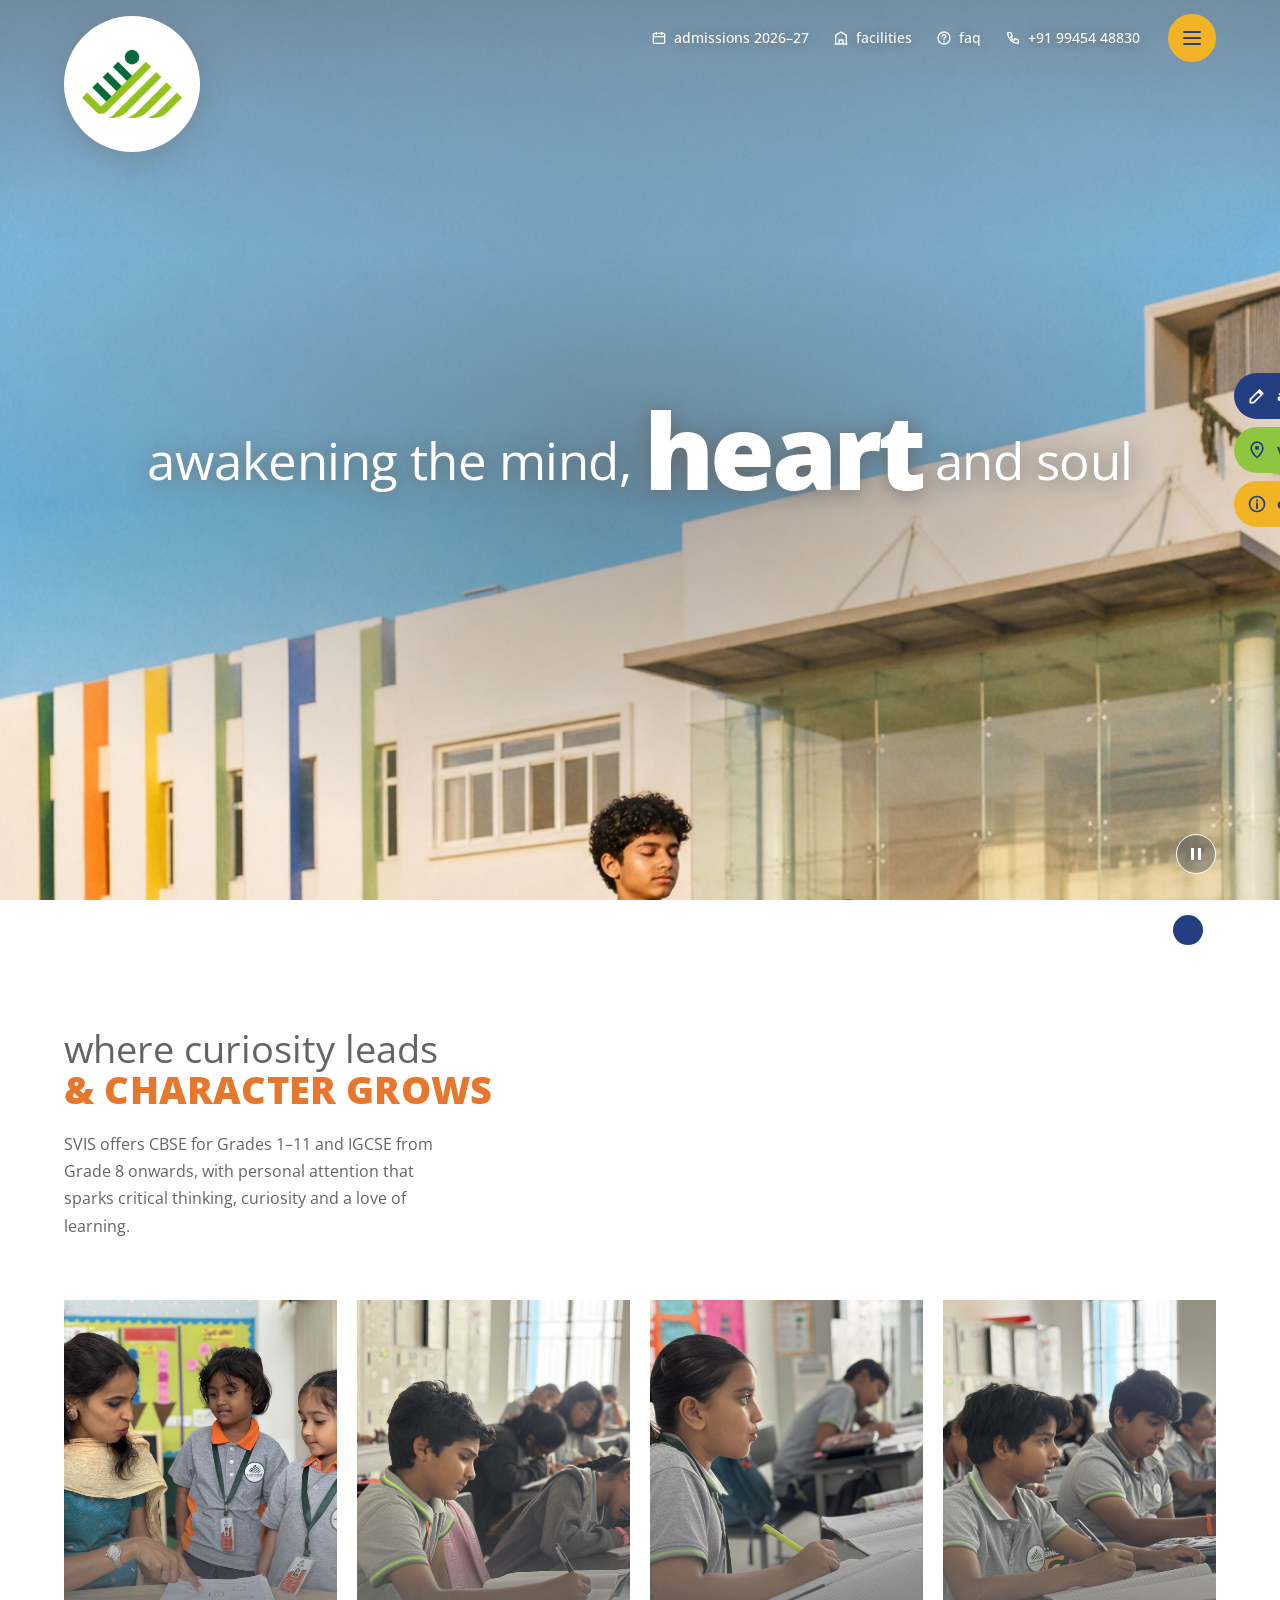
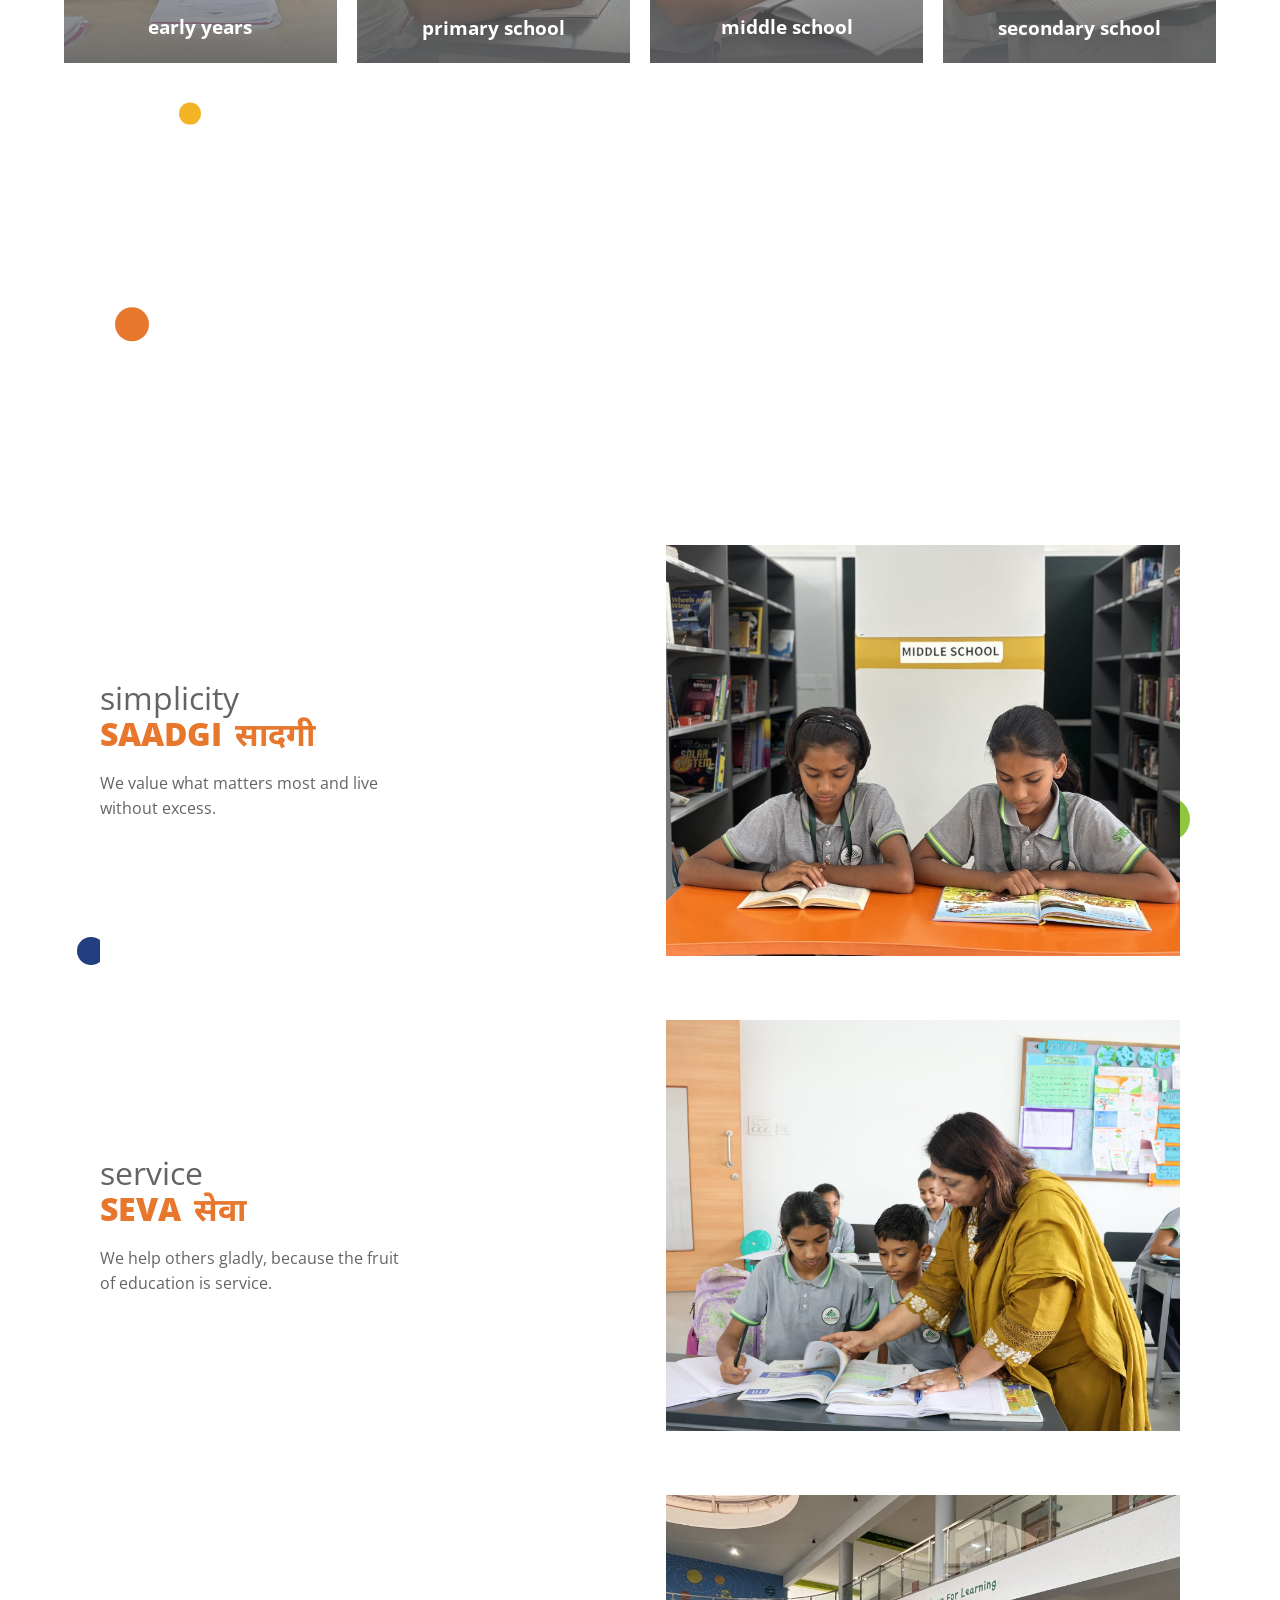
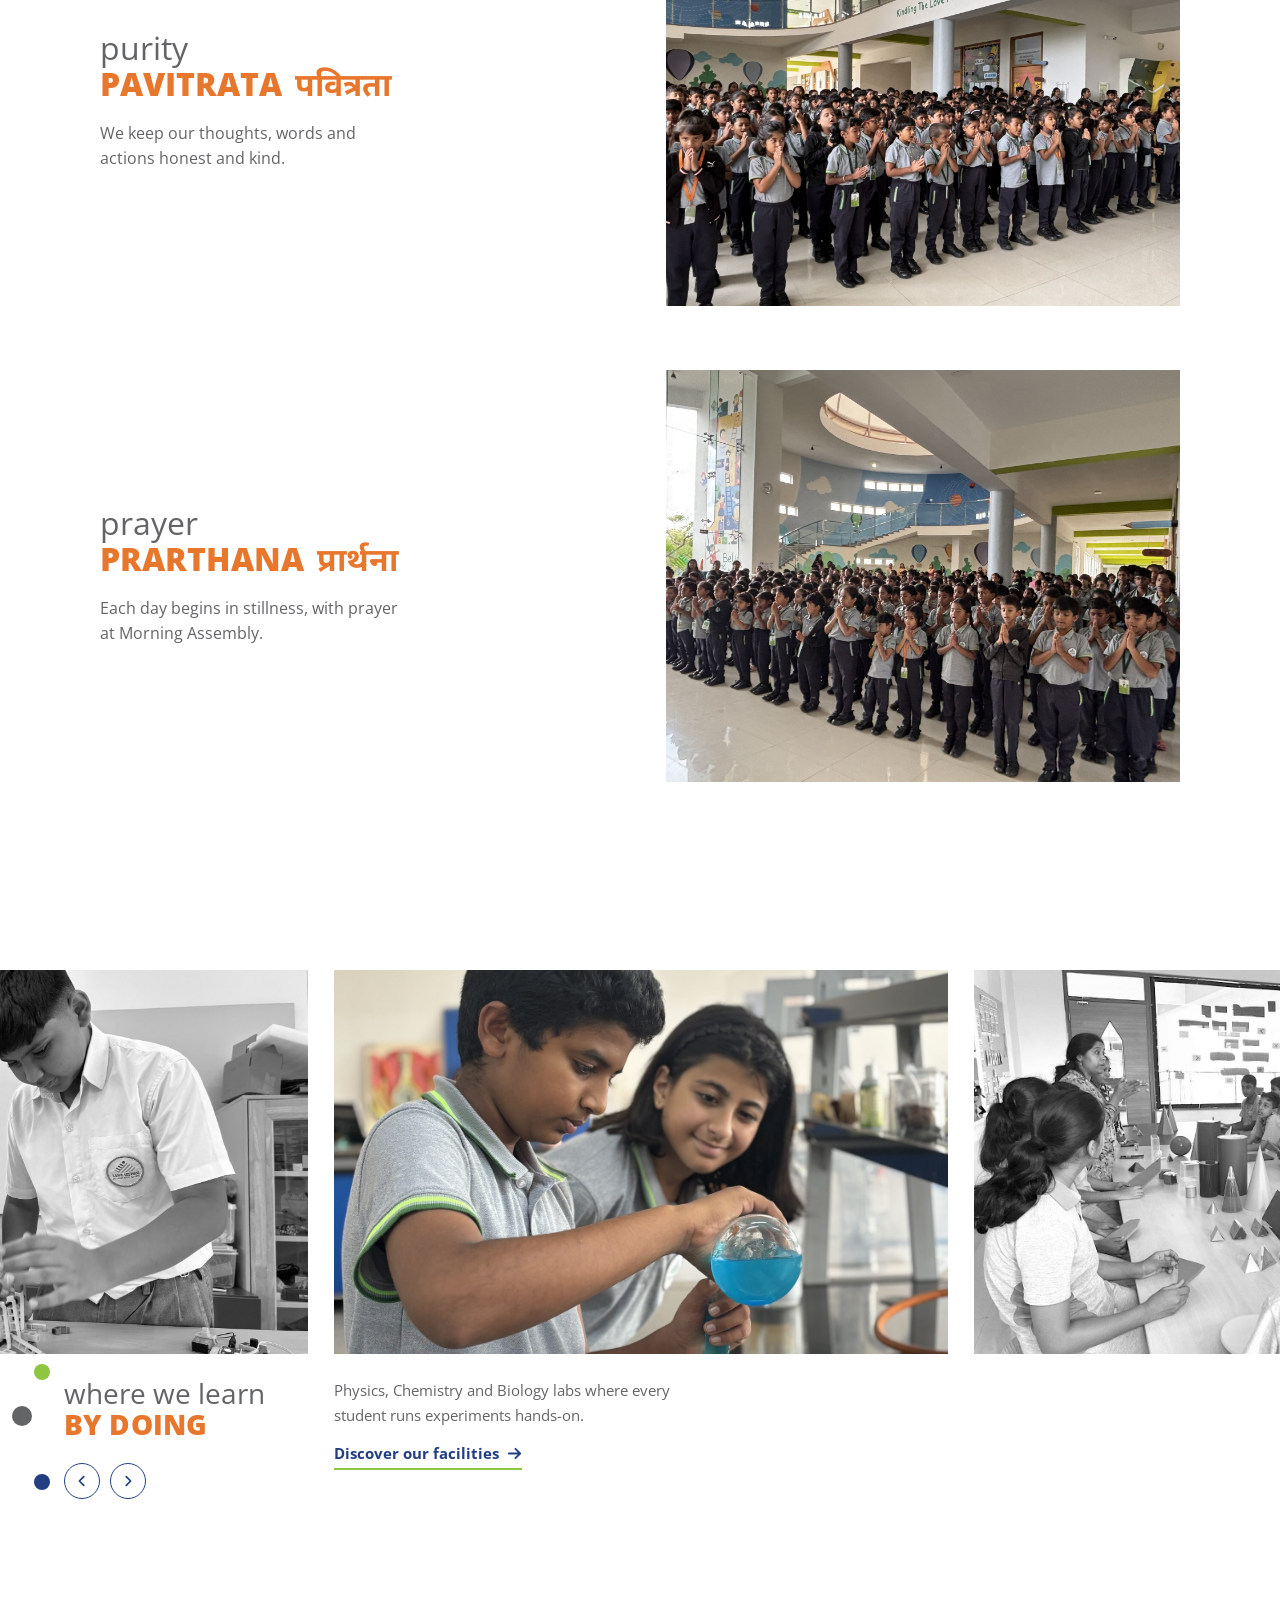
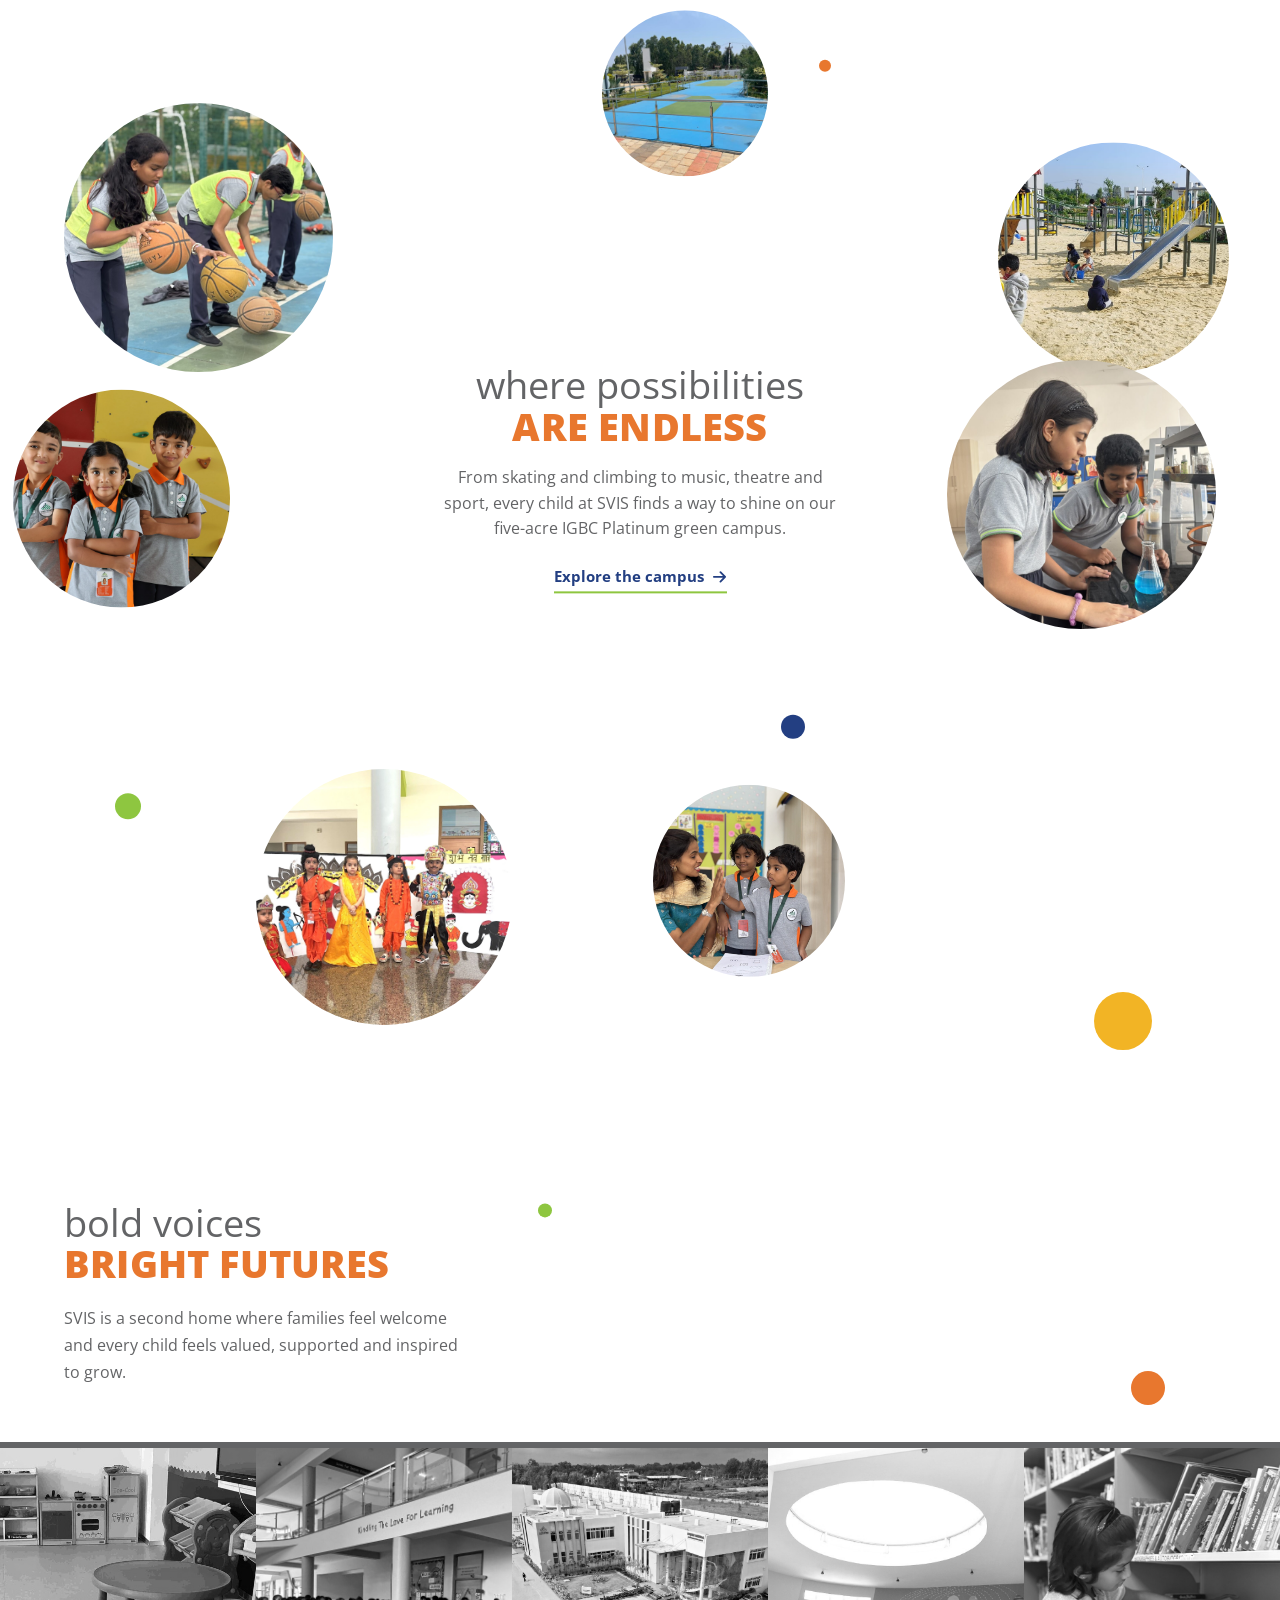
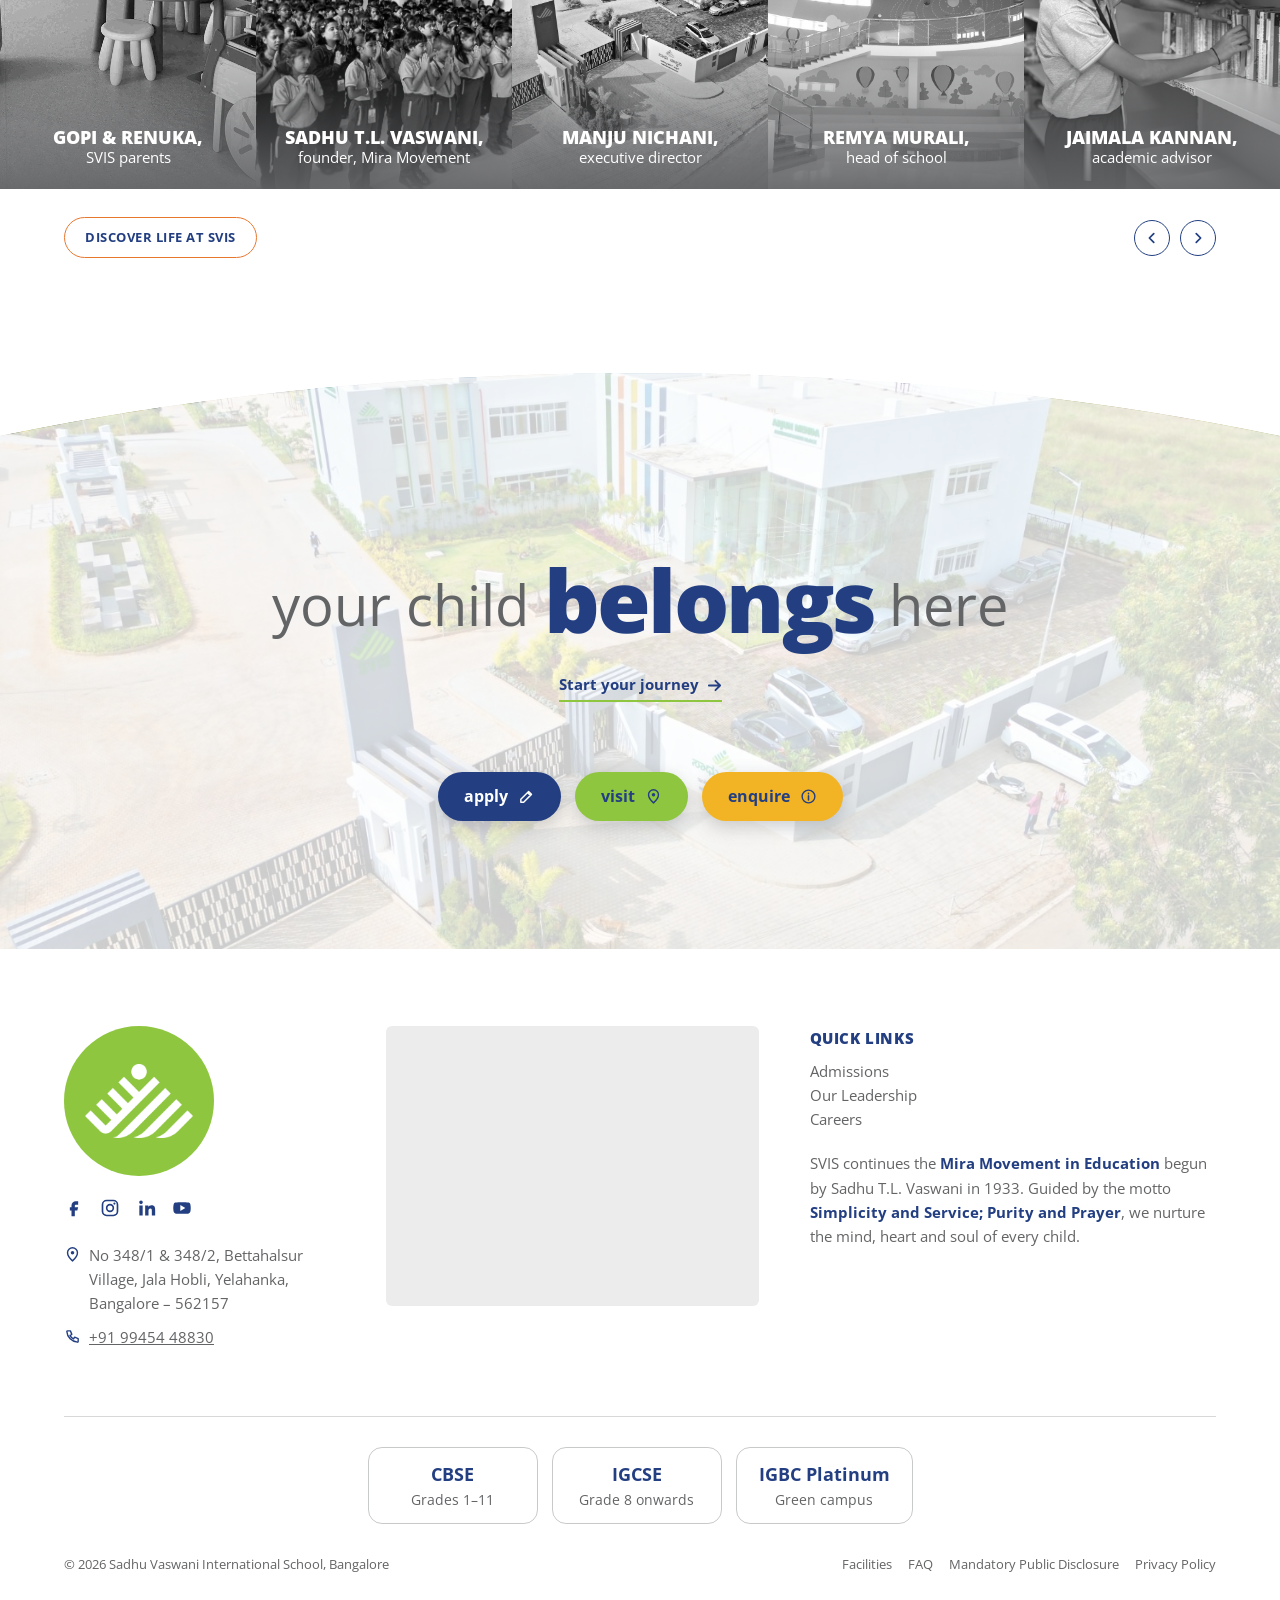
==== commit 6de58841: "Replace maroon with orange, yellow and blue accents" ====
--- a/index.html
+++ b/index.html
@@ -180,7 +180,7 @@
 </section>
 
 <section class="intro" id="academics">
-  <span class="dot" style="--c:var(--maroon);--s:34px;left:5%;top:44%" data-speed=".18" aria-hidden="true"></span>
+  <span class="dot" style="--c:var(--orange);--s:34px;left:5%;top:44%" data-speed=".18" aria-hidden="true"></span>
   <span class="dot" style="--c:var(--blue);--s:30px;right:6%;top:14%" data-speed="-.12" aria-hidden="true"></span>
   <span class="dot" style="--c:var(--lime);--s:16px;right:12%;top:30%" data-speed=".25" aria-hidden="true"></span>
   <div class="wrap">
@@ -197,7 +197,7 @@
 
 <section class="values" id="values">
   <span class="dot" style="--c:var(--gold);--s:22px;left:14%;top:7%" data-speed=".2" aria-hidden="true"></span>
-  <span class="dot" style="--c:var(--maroon);--s:34px;left:9%;top:11%" data-speed=".1" aria-hidden="true"></span>
+  <span class="dot" style="--c:var(--orange);--s:34px;left:9%;top:11%" data-speed=".1" aria-hidden="true"></span>
   <span class="dot" style="--c:var(--blue);--s:28px;left:6%;top:26%" data-speed="-.15" aria-hidden="true"></span>
   <span class="dot" style="--c:var(--lime);--s:44px;right:7%;top:38%" data-speed=".22" aria-hidden="true"></span>
   <span class="dot" style="--c:var(--grey);--s:24px;left:44%;top:60%" data-speed="-.2" aria-hidden="true"></span>
@@ -254,7 +254,7 @@
     <figure class="cir" style="--d:18%;right:4%;top:3%" data-speed="-.1"><img src="images/play-area.jpg" width="1500" height="675" alt="Young children on the slides and climbing frames in the SVIS pre-primary play area." loading="lazy"></figure>
     <figure class="cir" style="--d:21%;right:5%;top:39%" data-speed=".14"><img src="images/science-lab-2.jpg" width="1440" height="1920" alt="SVIS students at work on a science lab experiment." loading="lazy"></figure>
     <figure class="cir" style="--d:15%;left:51%;top:73%" data-speed="-.06"><img src="images/pre-primary-teacher.jpg" width="1920" height="1440" alt="An SVIS teacher sharing a warm high-five with two young Pre-Primary children." loading="lazy"></figure>
-    <span class="dot" style="--c:var(--maroon);--s:12px;left:64%;top:16%" data-speed=".3" aria-hidden="true"></span>
+    <span class="dot" style="--c:var(--orange);--s:12px;left:64%;top:16%" data-speed=".3" aria-hidden="true"></span>
     <span class="dot" style="--c:var(--blue);--s:24px;left:61%;top:58%" data-speed="-.2" aria-hidden="true"></span>
     <span class="dot" style="--c:var(--lime);--s:26px;left:9%;top:88%" data-speed=".2" aria-hidden="true"></span>
     <span class="dot" style="--c:var(--gold);--s:58px;right:10%;top:90%" data-speed="-.15" aria-hidden="true"></span>
@@ -268,7 +268,7 @@
 
 <section class="voices" id="voices">
   <span class="dot" style="--c:var(--lime);--s:14px;left:42%;top:22%" data-speed=".2" aria-hidden="true"></span>
-  <span class="dot" style="--c:var(--maroon);--s:34px;right:9%;top:24%" data-speed="-.15" aria-hidden="true"></span>
+  <span class="dot" style="--c:var(--orange);--s:34px;right:9%;top:24%" data-speed="-.15" aria-hidden="true"></span>
   <div class="wrap">
     <h2 class="tt" data-rv><span>bold voices</span><b>bright futures</b></h2>
     <p class="lead" data-rv>SVIS is a second home where families feel welcome and every child feels valued, supported and inspired to grow.</p>
@@ -297,7 +297,7 @@
     <div class="pills" data-rv>
       <a class="pill p-blue" href="https://svisbangalore.com/svis-admission-form/">apply <svg aria-hidden="true"><use href="#i-pen"/></svg></a>
       <a class="pill p-green" href="mailto:enquiries@svisbangalore.com?subject=Campus%20tour">visit <svg aria-hidden="true"><use href="#i-pin"/></svg></a>
-      <a class="pill p-maroon" href="mailto:enquiries@svisbangalore.com">enquire <svg aria-hidden="true"><use href="#i-info"/></svg></a>
+      <a class="pill p-yellow" href="mailto:enquiries@svisbangalore.com">enquire <svg aria-hidden="true"><use href="#i-info"/></svg></a>
     </div>
   </div>
 </section>
--- a/assets/home.css
+++ b/assets/home.css
@@ -1,6 +1,6 @@
-/* SVIS homepage. Brand kit colours only: #08693A #8EC640 #636466 #8a220d #F2B425 #233f82 + white. */
+/* SVIS homepage. Palette: light green #8EC640, blue #233f82, yellow #F2B425, orange #E8772E, grey #636466 + white. Text on light green or yellow is blue. No dark green, no maroon. */
 :root{
-  --green:#08693A; --lime:#8EC640; --grey:#636466; --maroon:#8a220d; --gold:#F2B425; --blue:#233f82;
+  --green:#8EC640; --ink:#233f82; --lime:#8EC640; --grey:#636466; --orange:#E8772E; --gold:#F2B425; --blue:#233f82;
   --g:clamp(20px,5vw,72px); --hd:76px; --ease:cubic-bezier(.2,.7,.1,1);
   --f:"Open Sans",-apple-system,"Segoe UI",sans-serif;
   --deva:"Noto Sans Devanagari","Kohinoor Devanagari","Devanagari Sangam MN",sans-serif;
@@ -14,14 +14,16 @@
 .sprite{display:none}
 .wrap{width:min(1180px,100% - 2*var(--g));margin-inline:auto}
 .sr{position:absolute;width:1px;height:1px;overflow:hidden;clip:rect(0 0 0 0);white-space:nowrap}
-.skip{position:absolute;left:-999px;top:12px;z-index:100;background:#fff;color:var(--green);padding:10px 16px;border-radius:999px;font-weight:700}
+.skip{position:absolute;left:-999px;top:12px;z-index:100;background:#fff;color:var(--ink);padding:10px 16px;border-radius:999px;font-weight:700}
 .skip:focus{left:16px}
 :focus-visible{outline:3px solid var(--gold);outline-offset:3px}
 section{position:relative}
 
 /* ---------- header ---------- */
 .hd{position:fixed;inset:0 0 auto;z-index:50;height:var(--hd);display:flex;align-items:center;gap:28px;padding:0 var(--g);color:#fff;transition:background .35s,box-shadow .35s}
-.hd.solid{background:var(--green);box-shadow:0 2px 16px rgba(99,100,102,.3)}
+.hd.solid{background:var(--green);color:var(--ink);box-shadow:0 2px 16px rgba(99,100,102,.3)}
+.hd.solid .util a,.menu-open .util a{text-shadow:none}
+.menu-open .util{color:var(--ink)}
 .menu-open .hd{background:transparent;box-shadow:none}
 .hd-logo{position:relative;display:block;width:194px;height:40px;margin-right:auto}
 .hd-logo .badge{position:absolute;left:0;top:-2px;width:136px;height:136px;border-radius:50%;background:#fff;display:grid;place-items:center;box-shadow:0 8px 28px rgba(99,100,102,.35);transform-origin:20% 20%;transition:opacity .3s,scale .4s var(--ease)}
@@ -63,11 +65,11 @@
 .m-cta p{margin:0 0 18px;font-size:.92rem;line-height:1.55}
 .m-cta a{display:inline-flex;align-items:center;gap:8px;font-weight:700;font-size:.92rem;text-decoration:none}
 .m-cta svg,.lnk svg{width:15px;height:15px}
-.m-panel{position:relative;z-index:1;margin-left:-140px;border-top-left-radius:140px 100%;background:var(--green);color:#fff;padding:calc(var(--hd) + 60px) var(--g) 40px clamp(180px,16vw,260px);overflow-y:auto;translate:40px 0;transition:translate .6s var(--ease)}
+.m-panel{position:relative;z-index:1;margin-left:-140px;border-top-left-radius:140px 100%;background:var(--green);color:var(--ink);padding:calc(var(--hd) + 60px) var(--g) 40px clamp(180px,16vw,260px);overflow-y:auto;translate:40px 0;transition:translate .6s var(--ease)}
 .menu-open .m-panel{translate:0 0}
 .m-panel ul{list-style:none;margin:0;padding:0;max-width:440px}
-.m-panel li a{display:block;padding:14px 0;border-bottom:1px solid var(--lime);font-size:clamp(1.3rem,2vw,1.75rem);font-weight:800;line-height:1.2;text-decoration:none;transition:color .2s,padding .3s var(--ease)}
-.m-panel li a:hover{color:var(--gold);padding-left:8px}
+.m-panel li a{display:block;padding:14px 0;border-bottom:1px solid rgba(35,63,130,.35);font-size:clamp(1.3rem,2vw,1.75rem);font-weight:800;line-height:1.2;text-decoration:none;transition:color .2s,padding .3s var(--ease)}
+.m-panel li a:hover{text-decoration:underline;text-underline-offset:6px;padding-left:8px}
 .m-contact{margin-top:44px;max-width:440px;font-size:.92rem;line-height:1.7}
 .m-contact p{margin:0 0 10px}
 @media(max-width:760px){
@@ -82,8 +84,8 @@
 .quick a:hover,.quick a:focus-visible{translate:0 0}
 .quick svg{width:20px;height:20px;flex:none}
 .q-apply,.p-blue{background:var(--blue)}
-.q-visit,.p-green{background:var(--green)}
-.q-enq,.p-maroon{background:var(--maroon)}
+.quick .q-visit,.pill.p-green{background:var(--green);color:var(--ink)}
+.quick .q-enq,.pill.p-yellow{background:var(--gold);color:var(--ink)}
 @media(max-width:760px){
   body{padding-bottom:64px}
   .quick{top:auto;bottom:0;left:0;translate:none;flex-direction:row;gap:8px;padding:9px 12px calc(9px + env(safe-area-inset-bottom));background:#fff;box-shadow:0 -2px 14px rgba(99,100,102,.25)}
@@ -110,17 +112,17 @@
 /* ---------- shared type ---------- */
 .tt{margin:0;line-height:1.08;font-size:clamp(1.8rem,3vw,2.6rem)}
 .tt span{display:block;font-weight:400;color:var(--grey)}
-.tt b{display:block;font-weight:800;color:var(--maroon);text-transform:uppercase;letter-spacing:.005em}
+.tt b{display:block;font-weight:800;color:var(--orange);text-transform:uppercase;letter-spacing:.005em}
 .tt.c{text-align:center}
 .lead{max-width:44ch;margin:20px 0 0;font-size:1rem;line-height:1.7}
 .lead.c{max-width:62ch;margin-inline:auto;text-align:center}
-.lead strong{color:var(--green)}
-.lnk{display:inline-flex;align-items:center;gap:8px;padding-bottom:3px;border-bottom:2px solid var(--lime);color:var(--green);font-weight:700;font-size:.92rem;text-decoration:none;transition:gap .3s var(--ease)}
+.lead strong{color:var(--ink)}
+.lnk{display:inline-flex;align-items:center;gap:8px;padding-bottom:3px;border-bottom:2px solid var(--lime);color:var(--ink);font-weight:700;font-size:.92rem;text-decoration:none;transition:gap .3s var(--ease)}
 .lnk:hover{gap:12px}
 .dot{position:absolute;z-index:0;width:var(--s);height:var(--s);border-radius:50%;background:var(--c);pointer-events:none}
 .arrows{display:flex;gap:10px}
-.arrows button{width:36px;height:36px;border-radius:50%;border:1.5px solid var(--maroon);background:#fff;color:var(--maroon);cursor:pointer;display:grid;place-items:center;transition:background .25s,color .25s}
-.arrows button:hover{background:var(--maroon);color:#fff}
+.arrows button{width:36px;height:36px;border-radius:50%;border:1.5px solid var(--ink);background:#fff;color:var(--ink);cursor:pointer;display:grid;place-items:center;transition:background .25s,color .25s}
+.arrows button:hover{background:var(--ink);color:#fff}
 .arrows svg{width:14px;height:14px}
 .js [data-rv]{opacity:0;translate:0 34px;transition:opacity .9s var(--ease),translate .9s var(--ease)}
 .js [data-rv].in{opacity:1;translate:0 0}
@@ -146,7 +148,7 @@
 .v-row{position:sticky;top:calc(var(--hd) + 8px);z-index:1;display:grid;grid-template-columns:1fr 1.05fr;gap:clamp(30px,6vw,90px);align-items:center;width:min(1080px,100% - 2*var(--g));margin:0 auto;padding:16px 0 48px;background:#fff}
 .v-row h3{margin:0;font-size:clamp(1.6rem,2.5vw,2.2rem);line-height:1.12}
 .v-row h3>span{display:block;font-weight:400;color:var(--grey)}
-.v-row h3 b{display:block;font-weight:800;color:var(--maroon);text-transform:uppercase}
+.v-row h3 b{display:block;font-weight:800;color:var(--orange);text-transform:uppercase}
 .v-row [lang=hi]{margin-left:.15em;font-family:var(--deva);font-weight:700;text-transform:none}
 .v-row p{max-width:34ch;margin:14px 0 0}
 .v-row figure{margin:0;aspect-ratio:5/4;overflow:hidden}
@@ -203,12 +205,12 @@
 .vo figcaption{position:absolute;inset:auto 0 0;z-index:1;padding:0 14px 22px;color:#fff;text-align:center;line-height:1.2}
 .vo figcaption b{display:block;font-size:1.15rem;font-weight:800;text-transform:uppercase}
 .vo figcaption span{font-size:.95rem}
-.vo blockquote{position:absolute;inset:0;z-index:2;display:flex;align-items:center;margin:0;padding:28px;background:var(--green);color:#fff;font-size:1.05rem;line-height:1.55;opacity:0;transition:opacity .4s}
+.vo blockquote{position:absolute;inset:0;z-index:2;display:flex;align-items:center;margin:0;padding:28px;background:var(--green);color:var(--ink);font-size:1.05rem;line-height:1.55;opacity:0;transition:opacity .4s}
 .vo:hover blockquote,.vo:focus blockquote,.vo:focus-within blockquote{opacity:1}
 .vo:hover img{scale:1.05}
 .vo-foot{display:flex;align-items:center;justify-content:space-between;gap:20px;margin-top:28px}
-.pill-line{display:inline-block;padding:9px 20px;border:1.5px solid var(--maroon);border-radius:999px;color:var(--maroon);font-size:.8rem;font-weight:700;text-transform:uppercase;letter-spacing:.04em;text-decoration:none;transition:background .25s,color .25s}
-.pill-line:hover{background:var(--maroon);color:#fff}
+.pill-line{display:inline-block;padding:9px 20px;border:1.5px solid var(--orange);border-radius:999px;color:var(--ink);font-size:.8rem;font-weight:700;text-transform:uppercase;letter-spacing:.04em;text-decoration:none;transition:background .25s,color .25s}
+.pill-line:hover{background:var(--orange);color:var(--ink)}
 
 /* ---------- belong CTA ---------- */
 .belong{margin-top:clamp(30px,4vw,60px);padding:clamp(120px,14vw,210px) var(--g) clamp(90px,10vw,150px);overflow:hidden;text-align:center;clip-path:ellipse(110% 100% at 50% 100%)}
@@ -216,7 +218,7 @@
 .belong::before{content:"";position:absolute;inset:0;z-index:1;background:rgba(255,255,255,.8)}
 .b-in{position:relative;z-index:2}
 .belong h2{margin:0 0 24px;font-size:clamp(2rem,4.4vw,3.6rem);font-weight:400;line-height:1.1;color:var(--grey)}
-.belong h2 b{display:inline-block;font-size:1.55em;font-weight:800;letter-spacing:-.03em;color:var(--green);vertical-align:-.08em}
+.belong h2 b{display:inline-block;font-size:1.55em;font-weight:800;letter-spacing:-.03em;color:var(--ink);vertical-align:-.08em}
 .pills{display:flex;flex-wrap:wrap;justify-content:center;gap:14px;margin-top:clamp(40px,6vw,70px)}
 .pill{display:inline-flex;align-items:center;gap:10px;padding:12px 26px;border-radius:999px;color:#fff;font-weight:700;text-decoration:none;box-shadow:0 6px 18px rgba(99,100,102,.3);transition:translate .25s var(--ease)}
 .pill:hover{translate:0 -3px}
@@ -227,20 +229,20 @@
 .ft-grid{display:grid;grid-template-columns:.8fr 1.1fr 1.2fr;gap:clamp(28px,4vw,56px);align-items:start}
 .ft-badge{display:grid;place-items:center;width:150px;height:150px;border-radius:50%;background:var(--green)}
 .ft-badge img{width:72%;height:auto}
-.ft-social{display:flex;gap:16px;margin:22px 0 18px;color:var(--green)}
+.ft-social{display:flex;gap:16px;margin:22px 0 18px;color:var(--ink)}
 .ft-social svg{width:20px;height:20px}
 .ft .ico{display:flex;gap:8px;margin:0 0 10px}
-.ft .ico svg{width:17px;height:17px;flex:none;margin-top:3px;color:var(--green)}
+.ft .ico svg{width:17px;height:17px;flex:none;margin-top:3px;color:var(--ink)}
 .ft-map{aspect-ratio:4/3;overflow:hidden;border-radius:6px;background:rgba(99,100,102,.12)}
 .ft-map iframe{width:100%;height:100%;border:0}
-.ft-h{margin:0 0 8px;color:var(--maroon);font-weight:800;text-transform:uppercase;letter-spacing:.04em}
+.ft-h{margin:0 0 8px;color:var(--ink);font-weight:800;text-transform:uppercase;letter-spacing:.04em}
 .ft-links ul{list-style:none;margin:0 0 20px;padding:0}
 .ft-links li a{text-decoration:none}
-.ft-links li a:hover{color:var(--green);text-decoration:underline}
-.ft-links b{color:var(--green)}
+.ft-links li a:hover{color:var(--ink);text-decoration:underline}
+.ft-links b{color:var(--ink)}
 .ft-badges{display:flex;flex-wrap:wrap;justify-content:center;gap:14px;margin-top:clamp(36px,5vw,56px);padding-top:30px;border-top:1px solid rgba(99,100,102,.25)}
 .ft-badges span{display:flex;flex-direction:column;align-items:center;min-width:170px;padding:12px 22px;border:1.5px solid rgba(99,100,102,.35);border-radius:14px;font-size:.85rem}
-.ft-badges b{font-size:1.1rem;color:var(--green)}
+.ft-badges b{font-size:1.1rem;color:var(--ink)}
 .ft-base{display:flex;flex-wrap:wrap;justify-content:space-between;gap:12px;margin-top:30px;font-size:.8rem}
 .ft-base nav{display:flex;flex-wrap:wrap;gap:16px}
 .ft-base a{text-decoration:none}
